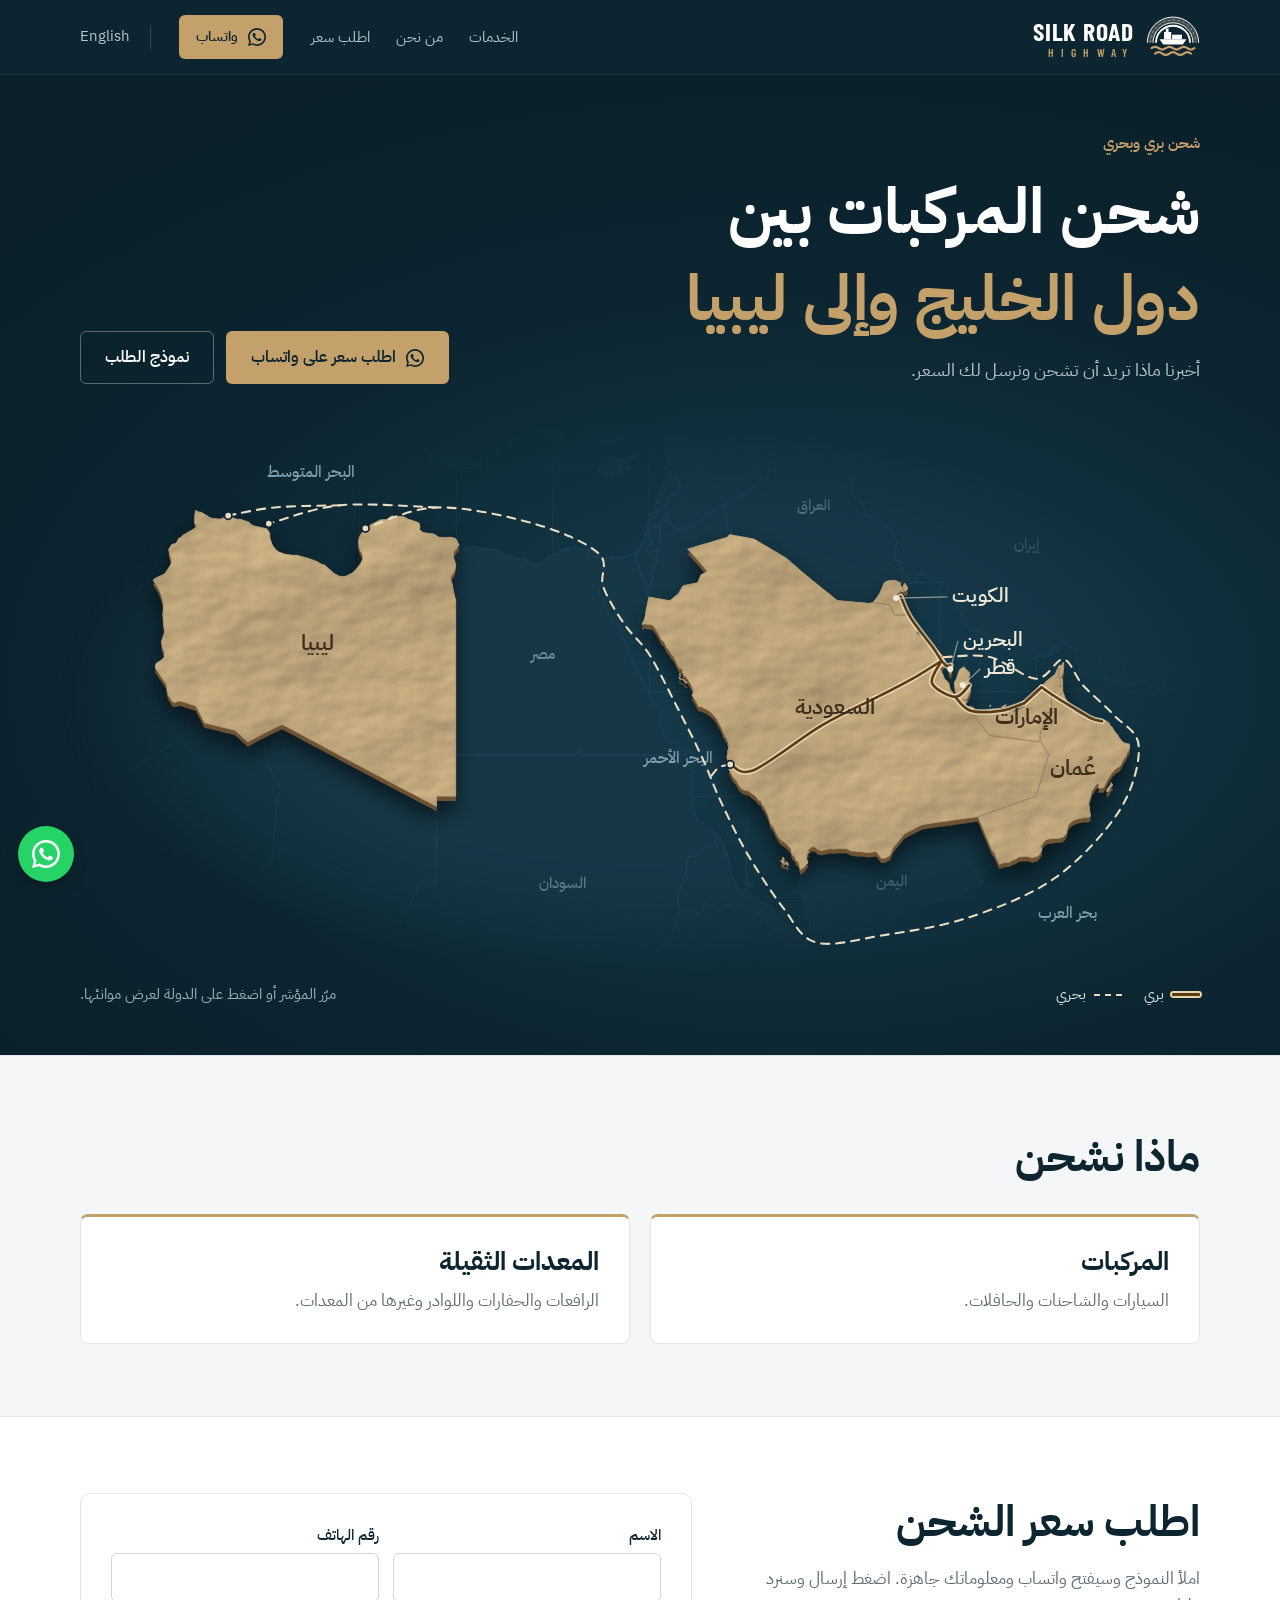
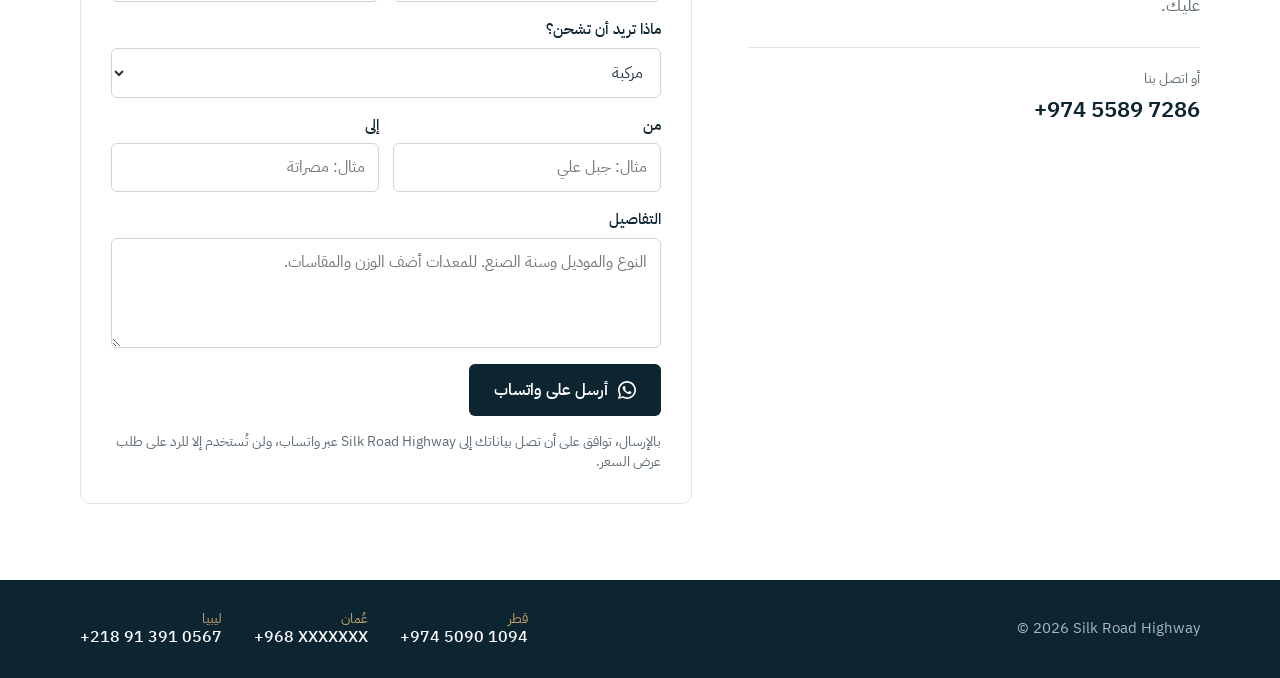
==== ar/index.html @ 8eb12e4c "Footer: Qatar and Libya contact numbers Co-Authored-By: Claude Opus 5.5 <noreply@anthropic.com> Clau" ====
<!doctype html>
<html lang="ar" dir="rtl">
<head>
<meta charset="utf-8">
<meta name="viewport" content="width=device-width, initial-scale=1, viewport-fit=cover">
<script>if(!('onpagereveal' in window))document.documentElement.classList.add('no-vt')</script>
<title>Silk Road Highway | شحن المركبات</title>
<meta name="description" content="شحن المركبات والمعدات الثقيلة بين دول الخليج وإلى ليبيا.">
<meta name="theme-color" content="#ffffff">
<meta property="og:title" content="Silk Road Highway | شحن المركبات">
<meta property="og:description" content="شحن المركبات والمعدات الثقيلة بين دول الخليج وإلى ليبيا.">
<link rel="icon" href="/assets/favicon.svg" type="image/svg+xml">
<link rel="preconnect" href="https://fonts.googleapis.com">
<link rel="preconnect" href="https://fonts.gstatic.com" crossorigin>
<link href="https://fonts.googleapis.com/css2?family=Barlow+Condensed:wght@500;600;700&family=IBM+Plex+Sans:wght@400;500;600&family=IBM+Plex+Sans+Arabic:wght@400;500;600;700&display=swap" rel="stylesheet">
<link rel="stylesheet" href="/assets/style.css">
<script type="speculationrules">{"prerender":[{"where":{"href_matches":"/*"},"eagerness":"moderate"}]}</script>
<link rel="prefetch" href="/">
</head>
<body>
<a class="skip" href="#main">تخطَّ إلى المحتوى</a>
<header><div class="wrap nav">
  <a class="brand" href="/ar" aria-label="Silk Road Highway"><svg viewBox="0 0 60 48" aria-hidden="true" overflow="visible"><path d="M4.5 31 A25.5 25.5 0 0 1 55.5 31" fill="none" stroke="#3b4c55" stroke-width="7"/><path d="M1.3 31 A28.7 28.7 0 0 1 58.7 31" fill="none" stroke="#ffffff" stroke-width="1"/><path d="M7.7 31 A22.3 22.3 0 0 1 52.3 31" fill="none" stroke="#ffffff" stroke-width="1"/><path d="M4.5 31 A25.5 25.5 0 0 1 55.5 31" fill="none" stroke="#c4a06a" stroke-width="1" stroke-dasharray="3 2.6"/><path d="M11 31 A19 19 0 0 1 49 31" fill="none" stroke="#ffffff" stroke-width="2"/><path d="M15 27h30l-4 6H19z" fill="#ffffff"/><rect x="20" y="19" width="8" height="8" fill="#ffffff"/><rect x="22" y="15" width="3" height="4" fill="#ffffff"/><rect x="29" y="22" width="11" height="5" fill="#ffffff"/><path d="M6 37q4-3 8 0t8 0 8 0 8 0 8 0 8 0" fill="none" stroke="#c4a06a" stroke-width="2.4" stroke-linecap="round"/><path d="M10 43q4-3 8 0t8 0 8 0 8 0 8 0" fill="none" stroke="#c4a06a" stroke-width="2.4" stroke-linecap="round"/></svg><span class="words"><b>SILK ROAD</b><span>HIGHWAY</span></span></a>
  <ul>
    <li><a href="#services">الخدمات</a></li>
    <li><a href="/ar/about">من نحن</a></li>
    <li><a href="#quote">اطلب سعر</a></li>
  </ul>
  <a class="btn btn-primary" href="https://wa.me/97455897286?text=%D9%85%D8%B1%D8%AD%D8%A8%D8%A7%D9%8B%20Silk%20Road%20Highway%D8%8C%20%D8%A3%D8%B1%D9%8A%D8%AF%20%D8%B9%D8%B1%D8%B6%20%D8%B3%D8%B9%D8%B1%20%D8%B4%D8%AD%D9%86." target="_blank" rel="noopener"><svg viewBox="0 0 24 24" aria-hidden="true"><path d="M17.5 14.4c-.3-.1-1.8-.9-2-1s-.5-.1-.7.1-.8 1-.9 1.2-.3.2-.6.1-1.2-.5-2.3-1.4c-.9-.8-1.4-1.7-1.6-2s0-.5.1-.6l.4-.5.3-.5c.1-.2 0-.4 0-.5s-.7-1.6-.9-2.2c-.2-.6-.5-.5-.7-.5h-.6c-.2 0-.5.1-.8.4s-1 1-1 2.4 1 2.8 1.2 3 2 3.1 4.9 4.3c.7.3 1.2.5 1.6.6.7.2 1.3.2 1.8.1.6-.1 1.8-.7 2-1.4s.2-1.3.2-1.4-.3-.2-.6-.3zM12 21.8c-1.8 0-3.5-.5-5-1.4l-.4-.2-3.7 1 1-3.6-.2-.4C2.7 15.6 2.2 13.8 2.2 12 2.2 6.6 6.6 2.2 12 2.2S21.8 6.6 21.8 12 17.4 21.8 12 21.8zM12 0C5.4 0 0 5.4 0 12c0 2.1.6 4.2 1.6 6L0 24l6.2-1.6c1.8 1 3.8 1.5 5.8 1.5 6.6 0 12-5.4 12-12S18.6 0 12 0z"/></svg>واتساب</a>
  <a class="lang" href="/" lang="en">English</a>
</div></header>

<main id="main">
<section class="hero" id="routes"><div class="wrap">
  <div class="hero-top">
    <div>
      <span class="eyebrow">شحن بري وبحري</span>
      <h1>شحن المركبات بين <em>دول الخليج وإلى ليبيا</em></h1>
      <p>أخبرنا ماذا تريد أن تشحن ونرسل لك السعر.</p>
    </div>
    <div class="actions">
      <a class="btn btn-primary" href="https://wa.me/97455897286?text=%D9%85%D8%B1%D8%AD%D8%A8%D8%A7%D9%8B%20Silk%20Road%20Highway%D8%8C%20%D8%A3%D8%B1%D9%8A%D8%AF%20%D8%B9%D8%B1%D8%B6%20%D8%B3%D8%B9%D8%B1%20%D8%B4%D8%AD%D9%86." target="_blank" rel="noopener"><svg viewBox="0 0 24 24" aria-hidden="true"><path d="M17.5 14.4c-.3-.1-1.8-.9-2-1s-.5-.1-.7.1-.8 1-.9 1.2-.3.2-.6.1-1.2-.5-2.3-1.4c-.9-.8-1.4-1.7-1.6-2s0-.5.1-.6l.4-.5.3-.5c.1-.2 0-.4 0-.5s-.7-1.6-.9-2.2c-.2-.6-.5-.5-.7-.5h-.6c-.2 0-.5.1-.8.4s-1 1-1 2.4 1 2.8 1.2 3 2 3.1 4.9 4.3c.7.3 1.2.5 1.6.6.7.2 1.3.2 1.8.1.6-.1 1.8-.7 2-1.4s.2-1.3.2-1.4-.3-.2-.6-.3zM12 21.8c-1.8 0-3.5-.5-5-1.4l-.4-.2-3.7 1 1-3.6-.2-.4C2.7 15.6 2.2 13.8 2.2 12 2.2 6.6 6.6 2.2 12 2.2S21.8 6.6 21.8 12 17.4 21.8 12 21.8zM12 0C5.4 0 0 5.4 0 12c0 2.1.6 4.2 1.6 6L0 24l6.2-1.6c1.8 1 3.8 1.5 5.8 1.5 6.6 0 12-5.4 12-12S18.6 0 12 0z"/></svg>اطلب سعر على واتساب</a>
      <a class="btn btn-outline" href="#quote">نموذج الطلب</a>
    </div>
  </div>
  <div class="map"><div class="map-inner">
    <svg viewBox="0 0 1000 480" direction="ltr" role="img" aria-label="خريطة الدول التي نشحن إليها: دول الخليج الست وليبيا">
<defs>
  <radialGradient id="seaGrad" cx="62%" cy="38%" r="80%"><stop offset="0" stop-color="#173f50"/><stop offset="1" stop-color="#0a1f29"/></radialGradient>
  <filter id="relief" filterUnits="userSpaceOnUse" x="0" y="0" width="1000" height="480" color-interpolation-filters="sRGB">
    <feTurbulence type="fractalNoise" baseFrequency="0.0055 0.0085" numOctaves="5" seed="23" result="noise"/>
    <feDiffuseLighting in="noise" surfaceScale="4" diffuseConstant="1.2" lighting-color="#fff6e6" result="light">
      <feDistantLight azimuth="225" elevation="42"/>
    </feDiffuseLighting>
    <feComposite in="light" in2="SourceGraphic" operator="in" result="lit"/>
    <feBlend in="lit" in2="SourceGraphic" mode="multiply"/>
  </filter>
  <filter id="lift" filterUnits="userSpaceOnUse" x="0" y="0" width="1000" height="480">
    <feDropShadow dx="0" dy="9" stdDeviation="9" flood-color="#000" flood-opacity=".55"/>
  </filter>
  <radialGradient id="fadeGrad" cx="50%" cy="50%" r="50%"><stop offset=".6" stop-color="#fff"/><stop offset="1" stop-color="#000"/></radialGradient>
  <mask id="fade" maskUnits="userSpaceOnUse" x="0" y="0" width="1000" height="480"><rect width="1000" height="480" fill="url(#fadeGrad)"/></mask>
</defs>
<g mask="url(#fade)">
<path class="grat" d="M8.3,480L8.3,279.6L8.3,0M91.7,480L91.7,279.6L91.7,0M175,480L175,279.6L175,0M258.3,480L258.3,279.6L258.3,0M341.7,480L341.7,279.6L341.7,0M425,480L425,279.6L425,0M508.3,480L508.3,279.6L508.3,0M591.7,480L591.7,279.6L591.7,0M675,480L675,279.6L675,0M758.3,480L758.3,279.6L758.3,0M841.7,480L841.7,279.6L841.7,0M925,480L925,279.6L925,0M0,411.7L8.3,411.7L50,411.7L91.7,411.7L133.3,411.7L175,411.7L216.7,411.7L258.3,411.7L300,411.7L341.7,411.7L383.3,411.7L425,411.7L466.7,411.7L508.3,411.7L550,411.7L591.7,411.7L633.3,411.7L675,411.7L716.7,411.7L758.3,411.7L800,411.7L841.7,411.7L883.3,411.7L925,411.7L966.7,411.7L1000,411.7M0,324.3L8.3,324.3L50,324.3L91.7,324.3L133.3,324.3L175,324.3L216.7,324.3L258.3,324.3L300,324.3L341.7,324.3L383.3,324.3L425,324.3L466.7,324.3L508.3,324.3L550,324.3L591.7,324.3L633.3,324.3L675,324.3L716.7,324.3L758.3,324.3L800,324.3L841.7,324.3L883.3,324.3L925,324.3L966.7,324.3L1000,324.3M0,234.1L8.3,234.1L50,234.1L91.7,234.1L133.3,234.1L175,234.1L216.7,234.1L258.3,234.1L300,234.1L341.7,234.1L383.3,234.1L425,234.1L466.7,234.1L508.3,234.1L550,234.1L591.7,234.1L633.3,234.1L675,234.1L716.7,234.1L758.3,234.1L800,234.1L841.7,234.1L883.3,234.1L925,234.1L966.7,234.1L1000,234.1M0,140.1L8.3,140.1L50,140.1L91.7,140.1L133.3,140.1L175,140.1L216.7,140.1L258.3,140.1L300,140.1L341.7,140.1L383.3,140.1L425,140.1L466.7,140.1L508.3,140.1L550,140.1L591.7,140.1L633.3,140.1L675,140.1L716.7,140.1L758.3,140.1L800,140.1L841.7,140.1L883.3,140.1L925,140.1L966.7,140.1L1000,140.1M0,41.2L8.3,41.2L50,41.2L91.7,41.2L133.3,41.2L175,41.2L216.7,41.2L258.3,41.2L300,41.2L341.7,41.2L383.3,41.2L425,41.2L466.7,41.2L508.3,41.2L550,41.2L591.7,41.2L633.3,41.2L675,41.2L716.7,41.2L758.3,41.2L800,41.2L841.7,41.2L883.3,41.2L925,41.2L966.7,41.2L1000,41.2"/>
<g class="other"><path d="M809.7,383.1L801.3,386.3L799.1,387.6L797.1,389.3L795.6,391.4L794.6,395.2L795.3,398.6L795.3,400.4L793.1,401.6L791.1,402.5L788.9,403.8L787.5,404.1L786.3,405.2L785.1,405.9L780.4,407.8L775.2,409.3L767.1,411.1L764,413L761.1,414.3L756.8,414.7L750.8,416.5L747.5,417.9L743.4,420.3L742.5,421.1L741.8,422.8L740.5,424.3L738,426.8L736.1,428.1L734.9,428.1L732.5,428.8L729.6,429L724.8,428.1L723.6,428.7L722.6,429.7L718.9,431.3L715.1,434.7L712.4,435.6L707.9,436.7L704.8,438.1L702.7,438.7L700.1,439L695.1,438.8L690.3,439.3L686,440.3L683.9,442.1L681.6,444.9L677.7,446.1L676.8,447.1L675.6,449.2L673.2,449.8L670.9,450.1L668.6,449.2L664.3,451.7L662.7,452.2L660.2,452.2L658.4,452.8L657.2,452.6L655.6,451.6L652.2,450.4L649.8,451.2L649.6,448.8L645.5,441.5L646.4,435.1L646.4,434.2L645.6,431.3L643.2,428.8L643.2,425.4L642.4,423.1L641.8,420.6L642,420L642,419.4L640.8,415.6L640.4,414.9L640.2,414.1L640.6,413.5L640.6,412.8L639.9,411.6L639.3,409.4L636,407.7L636.6,406.1L637.3,406.7L638.1,407.1L638.3,406.1L638.3,405.3L636.9,400.4L639,393.9L638.3,388L641.4,385.6L642.2,384.9L642.7,384.2L643.4,382.9L644.4,382.5L644.8,381L644.7,380.3L644.1,379.7L643.6,378L643.8,376L644,375.1L644.3,373.5L645.3,372.9L645.6,372.4L644.8,371.4L644.9,370.8L646.7,369.1L647.4,368.6L648.6,368L649.6,368L650.7,368.3L651.6,368.8L652.5,369.7L653.6,370.7L655.1,371L656.1,370.9L657,371.4L657.6,371.1L658.5,370.6L659.7,370.7L660.9,370.1L664.2,369.8L667.4,370L670.8,369.5L674.1,369.5L677.4,369.6L678.2,369.7L678.9,370L681.8,371.5L683.9,371.8L688.2,372.2L692.9,372.6L696.8,373L700.2,372.7L703.1,372.3L703.8,372.4L704.6,373.3L706.4,375.7L707.9,377.9L710.7,378L712.5,377.1L714.5,376L715.7,375.1L717.1,371.5L718,369.2L720,366.6L721.8,364.4L724.1,361.5L725.4,360L727.9,356.8L730.2,355.6L734.9,353.2L739.4,350.9L742.4,349.4L744.9,348.7L749.1,348L754.1,347.3L759,346.6L764.3,345.9L770.1,345.1L774.2,344.5L779.3,343.8L783.6,343.2L787.4,342.6L791.3,342.1L792,343.8L792.8,345.6L793.5,347.3L794.3,349.1L795,350.9L795.7,352.6L796.5,354.4L797.2,356.1L797.9,357.9L798.7,359.6L799.4,361.4L800.1,363.1L800.9,364.9L801.6,366.6L802.4,368.3L803.1,370.1L803.8,371.8L805,372.3L805.7,374L806.7,376.3L807.8,378.6L808.8,380.9ZM634.8,406.5L634.3,406.9L634.2,406.2L634.5,404.7L635,404.3L635.4,405.4L635.2,406ZM637.6,434L636.5,434.5L637.2,433.2L638,432.9L638.3,433ZM638.1,429.4L637.9,429.8L637.6,429.7L636.6,428.8L637.7,427.8L638.3,428.7ZM821.1,452.3L822.1,452.5L823.7,451.9L828.1,451.8L833.5,453.7L832.5,454.2L831.9,454.9L829.5,455.5L827.1,457L820.3,457.7L818.3,457.3L816.6,455.9L813.6,454.1L814.8,452.9L815.1,452.3L815.5,451.8L817.2,450.9L819,451.1Z"/><path d="M1000,13.9L997.7,16.1L994.7,17.7L993.2,18.4L992.5,19.3L992.4,20.2L991.8,20.5L990.6,20.3L989.4,20.5L986.6,21.4L983.6,22.5L980,23.7L978,23.7L977.1,23.9L976.8,24.5L977.1,25.5L977.5,26.3L977.8,27.3L977,28.2L976.4,29.6L975.9,32.1L974.7,32.8L972.6,34.1L970.4,35.7L969.8,36L968.5,36.5L967.2,36.3L966,36.1L964.8,36.5L963.5,37.7L962.9,37.3L962.6,36.1L961.9,35.3L959.8,33.4L958.1,32.2L957.3,32.1L955.7,32.4L953.7,32.7L952,32.4L950.7,31.9L948.7,30.1L948,29.1L947.4,28.4L946.1,28.5L945.6,27.7L945.6,26.8L946,25.6L945.9,23.4L945.1,21.9L944.2,21.2L944.3,20.7L944.7,19.7L945.2,18.7L945.2,16.8L944.6,14.7L944.3,11.8L944.5,8.9L943.7,7.4L936.8,7.4L930.7,7.6L930.3,7.2L928,3.5L926,0.8L925.2,0L1000,0Z"/><path d="M663.5,0L663,0.5L662.4,0.4L662.2,0L663.5,0ZM598.8,0L591.9,3.6L586.4,5.5L583.4,6.2L581,6.6L576.8,6.7L573.5,6.4L571.1,6.4L569.8,5.9L568,4.4L565.7,2.9L564.8,2.5L563.4,2.2L561.5,2.1L556.8,4.3L555.3,4.9L553.7,5.4L550.4,6.7L548.9,7.4L547.1,7.4L544.8,7.2L542.8,7.2L541.4,6.2L540.7,5L537.9,4.3L536,4.1L535.5,4.6L534.9,6.2L534.1,10.3L534,11.3L535.7,15.3L535.6,15.9L534.4,16.1L533,16.2L532,16.5L531.3,17.2L530.8,20.7L529.2,21.3L528.3,22L527.6,24.2L527.1,24.2L524.4,22.6L523.2,22.4L524.3,20.8L523.1,17.4L521.9,14.4L523.1,12.3L525.5,9.9L528.2,7.1L528.2,5.4L528,4L527.3,3.1L525.8,1.9L523.4,3.2L521.7,4.6L520.6,4.9L519.3,5.7L518.7,7.2L517.3,8.4L514.9,8.8L511.3,7.6L507.4,5.7L505.2,4.2L503.4,3.8L501.7,4.5L496.7,8.2L492,13.7L490.9,14.6L486.6,17L483.7,17.8L482.4,17.6L476.7,18.6L473.8,18.8L471.6,20L467.3,18.7L464.6,16.9L463.1,15.2L460.5,11.4L458.7,9.7L454.7,8.1L447.5,4.2L445.7,3.7L440.9,3.1L435.8,2.8L434.7,4.2L434.3,9.9L433.4,11.4L433.1,14.3L432.5,15.2L431.4,15.7L429.9,14.8L428.9,14.4L426.4,15.6L421.5,17.3L419.8,17.5L414.2,15.4L412.1,14L410.7,12.5L410.3,10L409.4,8.5L409.3,7.5L409,6.4L407.9,5.9L406.6,6.8L405.3,6.8L403.7,6.2L399.8,4.1L396.8,3.9L395,6.5L393.5,7.4L392,7.6L391.9,6.9L393.1,5.2L388.4,5.5L386,6.8L384,6.6L382.6,6L382.8,5.3L384.3,5L385.5,4.4L390.6,4L391.8,3.5L393,1.7L395.4,0.1L395.5,0L598.8,0ZM380.5,0L380.2,0.4L379.4,0.5L379.3,0L380.5,0Z"/><path d="M95.3,0L97.2,2.8L96.6,4.6L98.6,5.6L100.3,4.3L101.2,2.5L104.4,1.4L106.1,0L109.5,0L109.5,0L109.6,0.7L110.4,2.6L109.3,3.3L107.8,5.4L105,10.5L102.4,12.1L100.4,14.1L99.8,15.5L99.6,17.1L100.1,20.1L101.5,23.1L103.2,24.9L104.7,25.4L108.4,28.3L108.3,29.9L108.9,32L109.1,34.4L110.3,36.3L107.6,40.5L106.1,43.6L103.2,47.7L100.6,50.4L95,54.5L93.6,55.8L92.7,57.2L92.3,58.6L92.5,60.3L94.3,64.5L96.8,66.9L99.2,68.2L103.5,67.7L103.4,69.3L103.7,71.2L105.5,71.1L106.7,70.8L107.6,68.9L109.8,70.2L110.9,74L112.7,75.3L112.8,75.7L112.2,76L111.7,76.5L112.2,76.8L114,77.3L115,77L116.7,77.8L116.7,77.8L116.7,78.3L116.1,82.1L116,83.4L115.9,85.8L115.9,88.5L117.2,90.8L117.3,91.9L116.7,93L114.3,94.4L111.2,96.1L108.4,97.8L105.5,99.6L104.6,100.8L103.1,101.6L101.8,102.6L101.6,103.4L100.7,105.1L99.6,106.4L96.8,107L96.3,107.4L95,109.3L94.4,110.1L93.6,111.7L94.5,115.9L95.7,120.1L96,121.9L95.9,123.3L95.3,124.9L93.8,127.2L92.7,128.9L90.6,131.9L89.9,132.6L88.5,133.5L85.7,134.6L83.7,135.6L82.7,131.1L81.8,127.2L81,124L79.8,118.3L78.8,113.4L77.7,108.6L76.7,104.2L75.8,99.8L75.3,99.1L72.4,97L69.7,95.1L66.9,92.9L63.9,90.5L63.4,87.4L61.8,82.9L60.2,80.3L59.6,79.7L56.3,78L54.4,76.8L53.9,76.1L53.5,74.2L52.1,70.5L50.6,67.1L50,64.8L50,61.9L50.3,59.8L50.9,58.9L54.2,56.3L55.7,53.2L57.5,52L59.1,51.1L60.4,50L61.5,48.4L62.4,46.6L62.6,44.7L63,41.6L63.5,39.5L64.9,37.1L64.4,35.1L63.6,33L63.8,29.3L63.6,27.8L63,26.5L62.4,24.8L62.4,23.4L63,19.7L63.5,16.8L64.2,13.1L63.9,12.1L63.4,11.3L61.8,10.5L61.8,10L62.2,9.5L64.5,7.7L65.7,5L66.8,4.4L68.4,3.5L68.3,2.4L68,1.3L72,0L72.1,0L95.3,0ZM113,46.2L110.4,47.7L110.9,46.4L112.6,44.9L113,45.2ZM107.6,67L107.2,67.1L106.4,67.7L105.9,67.7L104.7,67.1L104.3,67.1L103.7,66.7L103.9,64.3L104.1,63.7L107,63.6L108.6,65L108.9,65.3L108.9,65.7L108.2,66.5Z"/><path d="M629.7,0L629,0.8L626.4,3.6L624.6,5.4L621.5,8.4L619.2,9L615.3,10.1L614.3,11.2L613.2,12.8L612.7,15.1L612.5,16.5L612.4,19.2L613.4,22L614.2,24.7L614.3,26.4L614.3,28.1L613.4,30L612.5,32.5L611.9,35.3L611.7,40.6L611.7,45.2L611.6,45.9L610,49.1L608.1,52.8L607.2,53.6L603.2,54.7L598.7,57.4L593.7,60.5L589.2,63.2L584.4,66.1L579.5,69.1L575.9,71.2L571.2,74L566.9,76.7L562.6,79.4L559.2,81.5L554.3,84.8L551.3,86.7L546.9,89.5L543.2,92L538.7,94.9L533,94.1L531.2,93.5L529.7,92.2L528.6,91.4L526,90.7L524.3,88L523.2,87.1L521.4,86.7L521.7,85.8L522.6,84.1L523.5,82.4L523.1,81.4L522.9,80.7L522.8,79.7L523.4,78.7L523.1,77.6L522.6,76.4L522.3,75.9L522.3,74.8L522.5,74L522.8,72.8L523.6,72.1L523.8,71.4L524.4,70.8L525.4,70.2L525.6,69.7L525.5,69.5L524.6,69L524,68.1L524.5,66.8L524.8,66.4L525.3,65.8L526.5,64.8L527.5,64.7L528.3,64.7L529.7,64.7L530.8,64.9L531.1,64.7L531,64.4L529.7,63.6L529.7,62.9L530,62.3L530.9,61.2L532.1,60.4L532.6,60.3L533.9,58.7L534.8,57L533.4,52.7L532.6,52L531.3,51.4L530.5,51.3L530.4,51.1L531.5,50L532.2,49.1L531.4,48.1L530,47.7L529.4,48.7L527.5,48.7L524.6,48.7L523.3,44.2L523.1,42.3L523.2,40L524.1,36.6L523.7,35.1L523.6,34.1L523.4,32.6L521.1,29.5L522.3,23.8L523.2,22.4L523.2,22.4L524.4,22.6L527.1,24.2L527.6,24.2L528.3,22L529.2,21.3L530.8,20.7L531.3,17.2L532,16.5L533,16.2L534.4,16.1L535.6,15.9L535.7,15.3L534,11.3L534.1,10.3L534.9,6.2L535.5,4.6L536,4.1L537.9,4.3L540.7,5L541.4,6.2L542.8,7.2L544.8,7.2L547.1,7.4L548.9,7.4L550.4,6.7L553.7,5.4L555.3,4.9L556.8,4.3L561.5,2.1L563.4,2.2L564.8,2.5L565.7,2.9L568,4.4L569.8,5.9L571.1,6.4L573.5,6.4L576.8,6.7L581,6.6L583.4,6.2L586.4,5.5L591.9,3.6L598.8,0L629.7,0Z"/><path d="M464.1,480L465.1,479.2L465.3,478.6L465.4,478.2L464.3,476L464,474.8L464,473L464.1,470.3L464.1,468.6L464.1,468.3L464,468.1L463.9,468L459.5,463L470.6,463L470.6,462.6L470.6,462.3L470.6,462.1L470.4,461.5L470.3,460.8L470.3,460.5L470.3,460.3L470.3,459.9L470.3,459.7L470.3,459.6L470.3,459.5L470.3,459.4L470.4,459.3L478.3,459.4L478.2,460.8L477.3,464.1L477.3,466.1L477,468.4L477,468.6L476.8,469L476.6,469.3L476.4,469.6L476.3,469.7L476.2,469.9L476.2,470.1L477.5,480L464.1,480Z"/><path d="M477.5,480L476.2,470.1L476.2,469.9L476.3,469.7L476.4,469.6L476.6,469.3L476.8,469L477,468.6L477,468.4L477.3,466.1L477.3,464.1L478.2,460.8L478.3,459.4L470.4,459.3L470.3,459.4L470.3,459.5L470.3,459.6L470.3,459.7L470.3,459.9L470.3,460.3L470.3,460.5L470.3,460.8L470.4,461.5L470.6,462.1L470.6,462.3L470.6,462.6L470.6,463L459.5,463L463.9,468L464,468.1L464.1,468.3L464.1,468.6L464.1,470.3L464,473L464,474.8L464.3,476L465.4,478.2L465.3,478.6L465.1,479.2L464.1,480L306.5,480L306.5,480L306.6,479.6L307.3,476.9L307.4,475.6L307.1,474.3L305.8,473.3L304.7,473.2L304.2,472.7L303.3,471.9L302.4,471.4L301.5,470.3L300.9,468.8L301.4,463.3L301.1,462.6L299.9,462.4L299.6,462L299.6,460.9L298.9,457.8L298.2,455.2L298.6,453.8L297.5,451.9L295.5,451L293.7,451.3L291.7,451.7L290.5,451.6L289.7,451.2L289.1,450.5L288.8,449.7L289.1,448.4L290.1,446L291.5,444.1L294.3,442.4L295.1,441.5L295.5,440.4L295.5,439.2L295.4,438L295.1,436.9L294.2,435.3L293.4,433.6L293.4,432.4L293.8,431.5L294.6,430.5L296,429.3L296.4,429.1L297.3,428.4L298.1,428L300.2,426.7L300.6,426.2L300.5,425.4L300,424.8L299.1,424L299,423.1L298.8,421.4L298.4,420.2L298.1,419.5L298.6,418.9L299.4,418L300.5,417.5L302.2,417.1L302.9,416.5L303,415.4L303,414.3L303.6,413.5L304.4,411.7L305,410.9L306.1,410L307.2,408.9L307.7,407.6L307.8,406.3L307.2,402.5L308.5,400.9L310.1,399.6L312.4,399.7L316,399.4L318.4,398.8L320.1,398.8L324.1,399.6L324.4,399.4L324.5,399.2L324.7,398.2L324.7,395.7L324.7,387.9L324.7,380.2L324.7,372.4L324.7,364.6L324.7,356.8L324.7,348.9L324.7,341.1L324.7,333.2L324.7,331L324.7,328.8L324.7,326.6L324.7,324.4L328.8,324.4L332.9,324.4L337,324.4L341.1,324.4L341.2,324.3L341.2,324.3L341.3,324.3L341.3,324.3L341.3,315.4L341.3,306.5L341.3,297.6L341.3,288.7L347.7,288.7L354.1,288.7L360.5,288.7L366.8,288.7L373.2,288.7L379.5,288.7L385.9,288.7L392.3,288.7L398.6,288.7L405,288.7L411.4,288.7L417.8,288.7L424.1,288.7L430.5,288.7L436.8,288.7L443.2,288.7L445.2,288.7L446,288.5L447.6,285.2L448.4,285L449.4,285.1L449.8,285.9L449.4,287.1L448.9,288.7L452,288.7L457.5,288.7L462.9,288.7L468.5,288.7L473.9,288.7L479.4,288.7L484.8,288.7L490.3,288.7L495.8,288.7L501.2,288.7L506.7,288.7L512.2,288.7L517.7,288.7L523.1,288.7L528.6,288.7L534,288.7L539.5,288.6L539.7,292.8L540.5,296L543,300.7L545.2,303.2L546,304.6L546,305.2L546,305.8L545.3,305.1L544.2,304.7L544,306.8L544.3,308.4L544.5,311.3L545.4,314.4L544.8,317.3L544.9,322.2L546,328L545.8,331.7L547.7,340.4L549.5,345.1L550.5,346.3L551.7,346.9L553.8,347.4L557,349.8L559.6,352.4L560.5,353.7L561.7,355.2L562.5,354.9L563.1,354.5L563.9,355.7L567.9,358.3L568.5,359.5L567,360.6L565.4,362.6L564.9,363.4L564.8,363.9L564.6,364.5L564.1,365.1L563.1,365.9L562.8,366.3L562.5,366.8L562,367.2L561.3,367.2L560.8,367.5L560,367.8L558.8,367.6L557.5,368L557,368.4L556.1,368.8L555,368.9L554.7,369L553.8,369.7L552.6,370.6L551.3,371.2L550.8,371.4L550.2,372L549.2,375.1L548.5,376L547.4,376L545.8,376L544.5,376.3L542.7,376L541.8,376L541.6,376.7L541.2,379.4L541.3,380.5L540.6,381.9L539.8,383.6L540.1,386.4L540.2,389.3L538.8,393.6L538.5,394.5L537.1,397.9L536.3,399.1L534.5,405.5L533.7,407.4L532.1,409.4L532.5,412.7L532.8,416.3L533.2,419.6L533.7,424.5L532.4,429.1L532.5,431.6L531.5,435.3L530.8,437.1L530.1,438.1L529.5,439.1L528.5,441.4L527.7,444.5L527.3,447.6L527.3,449.4L527.1,450.2L526.8,450.7L524.8,451.1L522,451.4L520.5,451.9L519.5,452.5L518.3,454L515.9,458L514.5,460.5L512.6,463.9L510.2,466.3L509.7,467.4L509.3,469.6L508.5,473L507.7,475.5L507.8,477.4L507.3,480L477.5,480Z"/><path d="M740.6,480L740.6,475.8L742.7,475.6L748.1,474.3L752.4,472.5L760.2,471.2L766.1,467.8L767.1,466.2L768.9,464.1L771.5,463.4L778.2,465.8L779.3,466L778.8,467.5L778.7,469L777.3,471.6L776.4,474.5L777,478.9L777.1,480L740.6,480Z"/><path d="M640.5,480L642.5,476.8L644.3,473.9L645.8,471.7L649,474.3L652.2,479.6L652.6,480L640.5,480ZM709.9,480L712.2,478.4L715.1,477.2L716.3,477.2L720.2,478.2L725.3,477.8L732.3,475.2L734.6,474.7L736.2,474.7L740.1,475.8L740.6,475.8L740.6,475.8L740.6,480L709.9,480Z"/><path d="M1000,229.5L994.2,227.9L993.8,227.2L992.7,226.6L991.5,227.6L990.6,227.8L987,227L984.3,227.6L983.3,228.6L983.2,230.2L979.8,229.9L977.9,229.4L975.3,229.9L969.4,229.2L967.9,229.4L965.7,230.4L964.8,231.3L963.6,231.6L962.5,230.4L961.7,229.9L960.9,230.2L959.8,231.2L956.8,231.7L954,231.5L951.1,230.6L951.5,230.3L951.9,228.8L952.4,223.3L952.8,221.3L952.7,220.2L952.8,219.9L954,218.9L954.2,218.5L954.7,215.7L955.2,212.5L955.7,211.4L956.1,211.1L959.8,209.7L960.5,208.8L962.3,209L962.5,208.8L962.7,207.7L963.5,206.5L964.8,205.5L965.7,205.2L968.9,204.5L970.8,203.7L971.4,203.6L976.5,203.8L977.6,203.5L977.8,203.2L978.1,200L979,199.5L979.2,199.2L978.9,197L979.1,195.5L980.1,194.7L980,194.1L979.3,193.1L978.3,192.4L977.8,192.2L973.6,192.9L971.9,192.7L971,192.3L970.9,192L971,191.3L971.1,190.3L971.7,188.6L971.9,187.7L971.4,181.9L970.7,178.1L971,174.4L971,173.6L970.8,173.4L970.3,173.4L967.7,173.7L965.6,171.3L964.2,170.3L960.5,169.1L958.9,168.9L956.5,167.9L954.3,165.6L952.1,163.2L951.2,161.7L950.1,159.1L947.3,154.2L947.3,152.9L947,152.1L944.2,148.9L942.2,146.5L939,142.8L945.4,144.9L950.4,146.5L958.4,149.1L964.5,151.1L966.3,151.4L984.5,149.7L991.2,151L993.3,151.8L993.6,151.3L994.5,150.4L996.1,149.5L998.2,148.8L1000,148.5L1000,229.5Z"/><path d="M0,434.5L1,434.1L2.7,433.5L5.4,433L7.1,433.2L10,433.3L12.4,433.1L14.4,431.7L15.3,431.3L16.5,431.1L22.3,433L28.1,434.7L29.1,434.5L30,434.8L31.4,435.7L33.6,437.7L34.8,439.1L35.4,439.8L38.4,444.2L39.5,445.3L40.6,445.9L41.7,446.1L42.6,446.1L43.4,445.6L44.6,444.6L46.2,444.1L47.6,444.2L54.8,440.3L55.5,440.2L57.6,440.5L59.9,441.1L65.9,445.1L70.8,447.6L74.3,448.5L78.3,449.1L85.3,449.3L90.5,443.8L92.4,442.5L94.8,441.4L95.5,441.3L99.6,440.4L107.7,439.7L115.2,440L116.7,440.2L119.9,441L124.8,442.8L127,444.5L130.3,444.8L132.7,444.5L133.5,442.7L135.9,440.5L137.7,439.6L139.5,438.4L142.5,436.9L144.9,436.3L147.1,434.6L148.8,434.1L151.8,434L151.8,434L154.4,437.7L157.2,441.6L159.4,444.7L161,452.7L161.2,454.2L161.3,454.9L161.4,455.5L161.6,456.6L162.9,457.1L165.3,457.3L167,458.1L168,459.4L168.1,459.6L168.6,460.6L168.8,461.3L168.6,463.4L168.3,466L167.7,467.8L168,470.1L167.9,471.1L167.7,471.8L166.6,472.6L165.2,473.3L161.7,475.6L160.7,475.9L159.3,476L158,476.6L156.5,477.8L154.9,480L0,480Z"/><path d="M0,338.5L2.9,338L8.4,336.8L14.3,335.7L20.8,334.3L22.3,333.5L27.2,329.1L29.4,327L33.8,323L37.2,319.9L41.5,316L46.1,312L49.7,308.8L55.4,305.2L64.1,299.7L72.7,294.2L81.3,288.8L89.9,283.3L98.6,277.8L107.2,272.2L115.8,266.7L124.5,261.2L133.2,263.3L141.4,265.3L149.7,267.3L151.7,268.4L156,272.3L161.7,277.4L161.9,277.4L162.2,277.4L167.6,274.5L174.6,270.6L176.5,281.1L177.9,290L178,295.7L178.1,297.1L178.6,298.1L179.9,299.2L185.1,307.3L184,308.8L184.8,311.3L186.2,312.3L190.5,317.2L191.1,318.1L190.8,318.9L187.8,324.6L187.2,326L186.6,333.2L186.2,338.4L185.6,345.3L185,353.7L184.4,360.7L183.6,369.9L182.9,378.6L178.5,383.4L170.8,391.9L164.5,398.8L161.3,403.4L155.1,412.3L152.4,418.1L150.2,421.1L149.1,422.4L150.1,426.6L151.8,434L151.8,434L148.8,434.1L147.1,434.6L144.9,436.3L142.5,436.9L139.5,438.4L137.7,439.6L135.9,440.5L133.5,442.7L132.7,444.5L130.3,444.8L127,444.5L124.8,442.8L119.9,441L116.7,440.2L115.2,440L107.7,439.7L99.6,440.4L95.5,441.3L94.8,441.4L92.4,442.5L90.5,443.8L85.3,449.3L78.3,449.1L74.3,448.5L70.8,447.6L65.9,445.1L59.9,441.1L57.6,440.5L55.5,440.2L54.8,440.3L47.6,444.2L46.2,444.1L44.6,444.6L43.4,445.6L42.6,446.1L41.7,446.1L40.6,445.9L39.5,445.3L38.4,444.2L35.4,439.8L34.8,439.1L33.6,437.7L31.4,435.7L30,434.8L29.1,434.5L28.1,434.7L22.3,433L16.5,431.1L15.3,431.3L14.4,431.7L12.4,433.1L10,433.3L7.1,433.2L5.4,433L2.7,433.5L1,434.1L0,434.5L0,338.5Z"/><path d="M167.8,23.8L167.2,24.4L165.6,24.4L164.2,23.4L164.2,21.2L165.8,21.6L167.3,23.1ZM163.5,20.2L162.6,20.5L161.6,19.9L161.3,19.5L162.7,19.2L163.4,19.4L163.7,20Z"/><path d="M524.6,48.7L527.5,48.7L529.4,48.7L530,47.7L531.4,48.1L532.2,49.1L531.5,50L530.4,51.1L530.5,51.3L531.3,51.4L532.6,52L533.4,52.7L534.8,57L533.9,58.7L532.6,60.3L532.1,60.4L530.9,61.2L530,62.3L529.7,62.9L529.7,63.6L531,64.4L531.1,64.7L530.8,64.9L529.7,64.7L528.3,64.7L527.5,64.7L526.5,64.8L525.3,65.8L524.8,66.4L524.5,66.8L524,68.1L524.6,69L525.5,69.5L525.6,69.7L525.4,70.2L524.4,70.8L523.8,71.4L523.6,72.1L522.8,72.8L522.3,73.1L521.4,74L520.6,74.8L518.8,76L518.4,76.6L518,76L517.2,76.4L516.6,79L515.2,79.9L513.5,79.8L512.1,79.6L510.2,79.8L510.9,78.2L511.7,76.3L512.5,73.6L513.9,71.4L516.9,63.8L518.6,60.8L519.2,56.4L521.7,52.6L523.7,51.5L524.6,50.4Z"/><path d="M521.4,86.7L523.2,87.1L524.3,88L526,90.7L528.6,91.4L529.7,92.2L531.2,93.5L533,94.1L538.7,94.9L543.2,92L546.9,89.5L551.3,86.7L554.3,84.8L559.2,81.5L562.6,79.4L566.9,76.7L571.2,74L572.4,78.4L573.6,82.7L574.8,87.2L576,91.5L574.7,91.9L575.7,95.2L577.4,94.6L579.1,94.3L579.9,96.4L577.4,98.7L575,101L574.4,101.3L571.2,102.2L564.6,104.2L560.2,105.5L554.6,107.1L549.9,108.5L545.3,109.9L541,111.1L543.4,113.8L547.2,117.9L549.6,120.6L552.6,124.1L555.2,127.2L558,130.4L556.1,131.5L552.8,133.4L552.5,133.7L552.2,134L550.9,137.3L549.8,139.9L549.5,140.2L545,141.1L540.5,142.1L537.6,142.6L536.7,143.3L534.9,146.5L533,149.8L529.7,152.4L526.1,155.4L525.3,155.6L522.7,155.1L518.3,154.4L514,153.6L511.1,153.1L507.5,152.5L508.1,150L507.9,148.6L508.7,144.2L509.2,142.1L509.5,140.5L510.7,137.4L510.5,136.3L510.8,132.7L510.7,132L511.2,129.9L512.3,127.1L513.3,124.6L513.7,123.5L514.7,121.1L515.7,118.2L515.1,116.6L515,116.2L515.4,114.4L515.9,111.4L516.1,109.7L516.6,107.6L517.7,105.8L517.2,101.5L517.2,99.2L517.9,96.5L517.5,93.4L517.8,89L517.9,88.5L518.3,88L518.5,87.7L520.6,86.8Z"/><path d="M125.9,5.1L125.1,5.3L124,4.6L123.9,3.6L124.1,3.3L125.4,3.7L125.8,4.7ZM179.6,0L178.1,1.4L177.4,2.2L176.9,3.4L176.7,4.5L176.9,5.5L176.9,6.5L175.1,6.4L173.1,5.7L171.3,6L168.6,4.8L167.6,4.7L166.7,4.2L164.4,0.6L163.8,0L179.6,0Z"/><path d="M522.8,72.8L522.5,74L522.3,74.8L522.3,75.9L522.6,76.4L523.1,77.6L523.4,78.7L522.8,79.7L522.9,80.7L523.1,81.4L523.5,82.4L522.6,84.1L521.7,85.8L521.4,86.7L520.6,86.8L518.5,87.7L518.3,88L517.9,88.5L517.8,89L517.5,93.4L516.4,93.3L515,92.3L514.8,91.5L514.4,91.2L513.4,91.1L511.5,90.6L509.4,92.1L508.5,94.5L508.3,95.6L507.6,98L507.9,99.5L508,101.3L508.2,102.9L508,103.8L507.6,104.3L507.7,104.6L508.1,104.8L509.2,104.4L510.5,104.8L511.7,105.6L511.7,106.1L510.9,106.4L508.9,107.6L507.5,109L507.2,110.3L506.2,113L506.3,113.5L506.8,113.9L510,113.6L512.9,112.5L515.1,111.3L515.9,111.4L515.4,114.4L515,116.2L515.1,116.6L515.7,118.2L514.7,121.1L513.7,123.5L513.3,124.6L512.3,127.1L511.2,129.9L510.7,132L510.8,132.7L510.5,136.3L510.7,137.4L509.5,140.5L509.2,142.1L508.7,144.2L507.9,148.6L506.7,150.1L506.1,148.4L504.9,143.7L503.9,140.4L502.7,136.4L500.5,131.5L500.3,130.3L499.8,128.6L498.3,124.1L497.1,120.8L495.8,116.7L497.5,115L497.5,113.7L500.4,110.5L500.4,110.2L499.6,109.3L499.7,109.2L503,103.2L505.1,97.3L507,89.1L508.4,84.9L509.6,82.1L510.2,79.8L512.1,79.6L513.5,79.8L515.2,79.9L516.6,79L517.2,76.4L518,76L518.4,76.6L518.8,76L520.6,74.8L521.4,74L522.3,73.1Z"/><path d="M499.6,109.3L500.4,110.2L500.4,110.5L497.5,113.7L497.5,115L495.8,116.7L495.2,115L495,114.4L498.1,111.3ZM517.5,93.4L517.9,96.5L517.2,99.2L517.2,101.5L517.7,105.8L516.6,107.6L516.1,109.7L515.9,111.4L515.1,111.3L512.9,112.5L510,113.6L506.8,113.9L506.3,113.5L506.2,113L507.2,110.3L507.5,109L508.9,107.6L510.9,106.4L511.7,106.1L511.7,105.6L510.5,104.8L509.2,104.4L508.1,104.8L507.7,104.6L507.6,104.3L508,103.8L508.2,102.9L508,101.3L507.9,99.5L507.6,98L508.3,95.6L508.5,94.5L509.4,92.1L511.5,90.6L513.4,91.1L514.4,91.2L514.8,91.5L515,92.3L516.4,93.3Z"/><path d="M662.2,0L662.4,0.4L663,0.5L663.5,0L672,0L672,0L673,4.2L673.8,4.9L674.7,5.5L675.3,6.3L675.6,7.1L675.5,8.4L675.5,9.9L675.9,11L676.4,11.8L676.9,12.3L677.6,12.3L678.5,12.5L679,13.4L680.9,19.6L681,20.4L681.8,20.7L683.1,20.6L684.3,21.2L685.8,22.2L687,24.1L687.9,24.4L690.7,24.1L694.5,24.4L696.2,25.4L696,26L694.7,26.7L692.3,27.4L691.6,28.8L691.2,30.5L691.2,31.5L691.8,32.5L693.5,34.7L693.6,35.4L693.9,36.5L694.2,37.2L693.9,38.6L692.4,39.6L690.3,40.6L686.3,45.3L686,46.3L686,49.1L685.6,49.9L684.3,49.8L683.3,49.7L683.3,50.7L682.7,51.9L682.3,53.1L683.8,55.7L684,57.1L683.8,58.4L682.4,60.6L681.6,62L681.8,62.3L682.9,62.9L686.3,67.7L687.3,69.4L688.7,68.9L689.3,69L689.7,69.3L689.9,69.8L689.9,70.5L689.6,71.6L691.4,72L692,73.1L694.1,76.9L694,78L693,79.7L693,80.9L693.2,81.9L693.5,82.3L696.6,82.4L698,82.8L701.1,84.7L704.8,87.6L707.8,90L710.4,92L713.1,91.8L713.9,92.2L714.5,92.8L715.3,94.5L716.9,98.2L718.2,99.5L720.2,102.4L722.1,105.2L720.9,109L719.7,112.9L719.7,118L719.7,120.7L722.3,120.8L725.2,120.9L725.2,124.2L725.2,127.4L725.3,131.1L726.1,131.3L727.5,132L728,133.2L728.8,133.9L729.6,134L730.5,134.6L731.4,135.6L731.7,136.4L731.4,137L731.6,138L732.2,139.4L733,140L734.1,140.8L732.6,141.3L730.9,140.9L727.4,139.3L726.2,139.2L724.7,139.9L724.7,140.4L720.9,138.6L719.6,138.2L719.1,138.2L716.9,138.2L713.9,138.5L712.1,139.3L710.8,140.1L710.3,140.8L710,141.2L709.1,143.5L707.9,146.4L706.8,149L704.5,152.6L703.2,154.3L700.5,157.4L697.6,158L690.8,157.4L683.3,156.7L675.8,156L670.3,155.5L669.8,155.4L664.4,150.9L660,147.4L654.6,143L649,138.5L643.4,133.9L639.3,130.5L634.4,126.2L629.8,122.3L626.3,119.2L621.6,116.4L618.1,114.3L612.9,111.2L608.7,108.7L605.1,106.6L599.7,103.3L597.8,102.4L592.1,101.3L586.7,100.4L581.1,99.4L577.4,98.7L579.9,96.4L579.1,94.3L577.4,94.6L575.7,95.2L574.7,91.9L576,91.5L574.8,87.2L573.6,82.7L572.4,78.4L571.2,74L575.9,71.2L579.5,69.1L584.4,66.1L589.2,63.2L593.7,60.5L598.7,57.4L603.2,54.7L607.2,53.6L608.1,52.8L610,49.1L611.6,45.9L611.7,45.2L611.7,40.6L611.9,35.3L612.5,32.5L613.4,30L614.3,28.1L614.3,26.4L614.2,24.7L613.4,22L612.4,19.2L612.5,16.5L612.7,15.1L613.2,12.8L614.3,11.2L615.3,10.1L619.2,9L621.5,8.4L624.6,5.4L626.4,3.6L629,0.8L629.7,0L662.2,0Z"/><path d="M861.5,198.5L859.9,200.7L857.6,202.6L856.5,202L855.8,202L854.1,202.7L852.9,202.8L850.7,204.1L848.7,204.8L847.4,204.7L846.9,204.6L846.6,203.7L846.6,203.4L847.5,203.5L850.5,202.4L854.4,200.5L854.7,199.7L854.1,198.3L854.3,198L856.8,198.7L859.5,197.3L861.9,196.9L863,197.9ZM925.2,0L926,0.8L928,3.5L930.3,7.2L930.7,7.6L936.8,7.4L943.7,7.4L944.5,8.9L944.3,11.8L944.6,14.7L945.2,16.8L945.2,18.7L944.7,19.7L944.3,20.7L944.2,21.2L945.1,21.9L945.9,23.4L946,25.6L945.6,26.8L945.6,27.7L946.1,28.5L946.4,29.9L946.3,30.7L945.8,31.5L945.4,32.6L945,33.8L944.8,34.8L944,35.3L943.4,35.6L943.4,36.9L943.8,38L944.1,39.3L943.7,40.2L943.4,41.2L942.8,42.8L943,44.1L942.3,45.3L941.5,46.3L941,47.1L940.8,48.3L940.2,48.6L939.1,49.6L938.4,50.3L937.3,50.4L937.1,51L937.2,51.5L937.7,51.8L938.4,53L939.8,55L935.7,55.2L934.5,57L933.1,59.5L933.8,64.6L933.1,67.2L933.5,68.7L934.5,69.7L935.9,70.2L938.4,70.3L940.1,70.7L940.3,71.3L939.3,72.3L937.8,74.2L936.9,75L934.4,78.7L934.4,80.2L934.6,81.5L935.7,85.5L936.8,89.4L938.8,96.3L938.8,97.9L938.1,101.4L938.1,103.6L938.4,106.4L938.2,107.8L938.7,111.1L939.2,111.3L943.5,111.9L947.4,112.5L952.7,113.3L954.3,115.2L955.2,119.3L955.2,122.4L954.8,124L951,128.5L947.2,133.1L943.4,137.6L939,142.8L942.2,146.5L944.2,148.9L947,152.1L947.3,152.9L947.3,154.2L950.1,159.1L951.2,161.7L952.1,163.2L954.3,165.6L956.5,167.9L958.9,168.9L960.5,169.1L964.2,170.3L965.6,171.3L967.7,173.7L970.3,173.4L970.8,173.4L971,173.6L971,174.4L970.7,178.1L971.4,181.9L971.9,187.7L971.7,188.6L971.1,190.3L971,191.3L970.9,192L971,192.3L971.9,192.7L973.6,192.9L977.8,192.2L978.3,192.4L979.3,193.1L980,194.1L980.1,194.7L979.1,195.5L978.9,197L979.2,199.2L979,199.5L978.1,200L977.8,203.2L977.6,203.5L976.5,203.8L971.4,203.6L970.8,203.7L968.9,204.5L965.7,205.2L964.8,205.5L963.5,206.5L962.7,207.7L962.5,208.8L962.3,209L960.5,208.8L959.8,209.7L956.1,211.1L955.7,211.4L955.2,212.5L954.7,215.7L954.2,218.5L954,218.9L952.8,219.9L952.7,220.2L952.8,221.3L952.4,223.3L951.9,228.8L951.5,230.3L950.6,230.5L949.8,231.2L948.5,232.2L945.7,231.5L943.5,230.7L936,228.9L935.3,228L934.8,226.4L933.5,226L931.7,228.3L925.4,227L923.3,227.4L922,226.7L918.6,226.6L915.9,225.2L912.1,226.2L909.1,226.4L905,223.8L900.5,223.1L896.9,223.4L895.1,223.2L892.1,222.2L890.6,221.3L888.3,222L887.2,220.7L880.6,219.5L879.3,217.1L878.4,214.9L878.4,212.7L876.8,208.7L876.2,203L875.6,200.7L874.7,198.7L873.5,197.1L871.9,195.3L870.5,194.6L864.3,193.2L863.1,193.4L860.3,194.3L857.4,196.3L852.5,197.4L851.5,198.2L850.3,200.1L848.7,201.3L846.6,201L844.2,202.1L839.9,205.3L837.6,206.2L835.7,206.1L833.7,204.6L829.1,202.6L826.2,202L822,202.4L820.1,202.1L816.8,199.8L815.9,198L814,196.9L808.1,194.3L803.2,190.9L802.3,189.6L801.7,187.7L799.6,185.4L794.9,183.5L792.2,181.5L789,181.1L786.1,181.1L784.8,180.8L783.6,179.9L779.6,175.7L779.6,174L777.2,170L776.6,168.5L776,164.4L775.4,163.4L772.8,161.7L772.4,160.6L773,159.1L773,158L771.6,157L769.6,156.4L769.1,155.2L769.5,152.7L769.2,151.2L767.4,148.8L764.8,146.2L762.2,142.5L761.1,141.6L760.5,139.2L759.5,136.2L758.1,136L750.9,139.5L748.8,137.6L742.6,134.1L742.1,133.6L741.7,132.9L742.5,132.4L743.3,132.2L744.8,132.8L745.8,132.1L745.4,131L743.9,130.2L741.7,130.3L742.3,131.4L740.3,132.4L739.8,133.8L740.1,135.4L740.3,137.8L739.5,138.9L738.9,139.4L736.2,139.5L734.9,140.6L734.1,140.8L733,140L732.2,139.4L731.6,138L731.4,137L731.7,136.4L731.4,135.6L730.5,134.6L729.6,134L728.8,133.9L728,133.2L727.5,132L726.1,131.3L725.3,131.1L725.2,127.4L725.2,124.2L725.2,120.9L722.3,120.8L719.7,120.7L719.7,118L719.7,112.9L720.9,109L722.1,105.2L720.2,102.4L718.2,99.5L716.9,98.2L715.3,94.5L714.5,92.8L713.9,92.2L713.1,91.8L710.4,92L707.8,90L704.8,87.6L701.1,84.7L698,82.8L696.6,82.4L693.5,82.3L693.2,81.9L693,80.9L693,79.7L694,78L694.1,76.9L692,73.1L691.4,72L689.6,71.6L689.9,70.5L689.9,69.8L689.7,69.3L689.3,69L688.7,68.9L687.3,69.4L686.3,67.7L682.9,62.9L681.8,62.3L681.6,62L682.4,60.6L683.8,58.4L684,57.1L683.8,55.7L682.3,53.1L682.7,51.9L683.3,50.7L683.3,49.7L684.3,49.8L685.6,49.9L686,49.1L686,46.3L686.3,45.3L690.3,40.6L692.4,39.6L693.9,38.6L694.2,37.2L693.9,36.5L693.6,35.4L693.5,34.7L691.8,32.5L691.2,31.5L691.2,30.5L691.6,28.8L692.3,27.4L694.7,26.7L696,26L696.2,25.4L694.5,24.4L690.7,24.1L687.9,24.4L687,24.1L685.8,22.2L684.3,21.2L683.1,20.6L681.8,20.7L681,20.4L680.9,19.6L679,13.4L678.5,12.5L677.6,12.3L676.9,12.3L676.4,11.8L675.9,11L675.5,9.9L675.5,8.4L675.6,7.1L675.3,6.3L674.7,5.5L673.8,4.9L673,4.2L672,0L767.7,0L767.7,0L773.8,3.9L777,5.4L787.7,8L794.9,7.9L814.5,2.7L821.1,1.4L823.6,1.4L822.1,2.5L819.6,3.1L821.1,3.8L823.4,3.9L824.5,3.8L825.3,3.1L825.4,2.1L825.3,1L825.1,0L925.2,0Z"/><path d="M389.3,9.3L389,9.6L388.1,8.7L388.1,8.2L389,7.6L389.4,7.5L389.5,7.8L389.5,8.7ZM309.2,16.8L309,17.7L307.4,17.1L306.9,16.2L306.8,14.1L307.2,13.1L307.5,12.8L308.3,14L309.9,15.6ZM377.9,31.7L377.3,32.8L376.7,31.9L377,30.8L376.2,29L377.6,26.4L377.6,25.1L378.7,24.4L378.5,26.6L377.6,28.4L378.5,29.8L378.9,31.4ZM375.7,0L375.6,0.5L375.3,0.9L375.3,0.9L373.7,1.2L373.9,0L375.7,0ZM374.1,5.7L373.7,5.7L374.3,4.7L376,3.3L378.6,2.1L379.4,2L380.9,2.7L378.2,4L377.5,4.6L375.6,4.8ZM351.1,0L350.8,0.7L350.8,0.7L349.3,1.5L348.3,0.3L348.2,0L351.1,0ZM345.1,0L345,0.2L343.9,0L345.1,0ZM349.7,12.6L348.9,13.7L347.9,13.3L348.3,12.9L348.6,12.4L348.6,11.6L348.3,11.1L348.5,10.9L349.5,11.7ZM348,6.8L347.7,7.1L346.5,5.8L346,5L346.6,4.4L348.5,5.9ZM356,4.4L354.5,4.5L354,4.4L354.9,4L355.6,3.7L355.9,3.2L357.4,2.4L358.4,1.3L359.4,2L358.1,2.5ZM366,8.6L364.7,9.1L363.9,10.2L362.9,9.4L362.9,8.4L363.9,8.7L364.7,8.2L364.5,7.5L365.4,7.8ZM333.9,4.9L333.9,6.1L333.9,6.6L330.5,7.2L330.8,5.8L330.9,5.3L332.1,6L332.5,5.6L332.7,5.3ZM337.2,0L337.7,1L337,1.6L337,1.6L336.7,1.7L336.3,0.8L336.2,0L336.2,0L337.2,0ZM389.1,22.2L387.8,22.6L387.5,22.6L386.9,21.6L387.6,19.3L387,17.8L386.9,17.2L387.9,16.3L388.6,15L390.2,13.6L394.5,11.9L395.6,11.8L395.5,13.1L394.1,16.4L392.8,18L393.2,19.4L391.1,19.8ZM322.5,30.3L323.7,30.4L325.2,30.4L325.6,30.3L326.6,29.1L327.8,29L328.3,30.3L327.1,30.8L326.8,31.1L327,31.4L328,31.8L329.3,31.6L329.3,32.6L329.6,33.3L330.2,33.8L330.9,33.9L332.4,33.7L333.9,33.4L335.4,32.8L337,32.5L341.7,32.8L343.4,34.1L346.6,34.3L349.6,35L351.2,34.5L353.9,34.1L354.3,34.5L353.9,37.5L354.1,38.3L354.9,38.7L355.6,38.5L356.6,37.6L358.8,36.8L361.1,36.8L363.1,34.9L363.7,34.8L363.3,35.7L363,37.9L362.6,39.3L362.4,40.3L361.1,40.8L359.1,40.9L355.5,40.7L351.9,41.1L345.1,42.1L338.3,42.5L337.4,42.2L337.4,40.9L337.2,40L336.8,39.4L334.7,38.9L332.7,37.9L324.9,36.7L323.1,36.2L320.1,36.5L319,36.4L318.2,36L317.7,35.2L317.4,32.7L317.9,30.3L318.5,29.6L318.8,30.4L319.5,30.7L320.3,30L320.3,28.9L320.6,27.8L321.2,28.3L321.6,29.9ZM308.4,0L309.3,3L309.6,4.7L309,7.4L310.2,9.4L311,11.5L310.1,11.4L309.3,10.7L308.1,9.8L305.6,6.5L304.7,4.4L303.6,4.3L301.8,4.6L299.8,9L299.9,11.5L298.8,10.9L297.9,10.1L298,7.4L297.9,6.2L295.5,2.5L294.4,2L293.9,0.8L293.4,0L308.4,0ZM291.3,0L290.9,0.2L290.7,2.2L290.6,4.1L289.9,5.5L287.3,2.9L285.7,0L291.3,0Z"/><path d="M507.3,480L507.8,477.4L507.7,475.5L508.5,473L509.3,469.6L509.7,467.4L510.2,466.3L512.6,463.9L514.5,460.5L515.9,458L518.3,454L519.5,452.5L520.5,451.9L522,451.4L524.8,451.1L526.8,450.7L527.1,450.2L527.3,449.4L527.3,447.6L527.7,444.5L528.5,441.4L529.5,439.1L530.1,438.1L530.8,437.1L531.5,435.3L532.5,431.6L532.4,429.1L533.7,424.5L534,424.5L536.3,423.7L538.5,423.5L540.7,424.1L542.1,424.2L542.7,424L543.3,423.2L543.9,421.9L544.8,421.3L546,421.1L547.5,422.5L550.1,426.2L550.8,426.5L551.2,426.4L552.5,423.4L553.5,421.1L555.3,416.7L556.4,414.3L557.4,415L558.4,416.2L559.5,416.8L560.7,417.2L561.3,417.3L562,417.8L564.6,420.8L565.5,421.6L566.7,421.6L571.9,420.6L575,418.8L575.4,418.1L576.2,418.1L577.2,418.9L577.7,419.7L578.3,420.7L579.5,420.8L582.5,420.1L583.8,419.7L585.1,420.1L586.7,420.3L587.6,420.3L589.9,421.4L592.7,421L594,421.1L595.4,421.5L597.6,423.1L600.4,425.1L604.5,426.5L605.3,427L607.3,429.2L610.4,433.5L614.4,437.5L618.8,440.7L621.1,442.9L622.7,445.6L624.2,448.1L625.8,449.1L627.2,450L628.8,451.9L629.9,453.4L631.3,455.2L629.7,457.6L627.5,460.9L624.9,464.6L624.2,465.6L621.9,467.8L621.5,468.5L621.1,470.1L621.1,473.1L621.4,477L621.6,480L507.3,480ZM630.4,480L632.7,479.4L634.3,478.8L635.9,478.8L637.4,479.4L638.1,480L630.4,480Z"/><path d="M533.7,424.5L533.2,419.6L532.8,416.3L532.5,412.7L532.1,409.4L533.7,407.4L534.5,405.5L536.3,399.1L537.1,397.9L538.5,394.5L538.8,393.6L540.2,389.3L540.1,386.4L539.8,383.6L540.6,381.9L541.3,380.5L541.2,379.4L541.6,376.7L541.8,376L542.7,376L544.5,376.3L545.8,376L547.4,376L548.5,376L549.2,375.1L550.2,372L550.8,371.4L551.3,371.2L552.6,370.6L553.8,369.7L554.7,369L555,368.9L556.1,368.8L557,368.4L557.5,368L558.8,367.6L560,367.8L560.8,367.5L561.3,367.2L562,367.2L562.5,366.8L562.8,366.3L563.1,365.9L564.1,365.1L564.6,364.5L564.8,363.9L564.9,363.4L565.4,362.6L567,360.6L568.5,359.5L573.5,369.6L575.6,375.5L577.4,381.8L578.7,391.1L580,395.8L582,398.1L583.4,402.5L584.7,402.7L585.5,403.9L587,408L588.1,409.6L588.6,408.2L588.6,407.5L588.2,406.2L588.6,404.6L589.4,403.6L591.3,404.9L592.4,405.9L592.7,408L593.1,409.1L595.1,411.5L596.7,412.2L599,412.3L600.8,412.9L602.3,413.7L605,416.1L611.3,418.3L616.4,424.7L619.3,429.2L629.1,436L630.8,439.3L631.7,442.4L633.7,442.3L637.2,445.7L638.3,448.4L641.1,449.3L641.7,447.8L643.1,449.1L643.6,451.1L641.7,451.8L639.7,452.5L639.5,452.5L638.7,453.4L637.8,455.9L636.8,456.7L636.2,456.7L633,454.4L632.5,454.3L631.8,454.7L631.3,455.2L629.9,453.4L628.8,451.9L627.2,450L625.8,449.1L624.2,448.1L622.7,445.6L621.1,442.9L618.8,440.7L614.4,437.5L610.4,433.5L607.3,429.2L605.3,427L604.5,426.5L600.4,425.1L597.6,423.1L595.4,421.5L594,421.1L592.7,421L589.9,421.4L587.6,420.3L586.7,420.3L585.1,420.1L583.8,419.7L582.5,420.1L579.5,420.8L578.3,420.7L577.7,419.7L577.2,418.9L576.2,418.1L575.4,418.1L575,418.8L571.9,420.6L566.7,421.6L565.5,421.6L564.6,420.8L562,417.8L561.3,417.3L560.7,417.2L559.5,416.8L558.4,416.2L557.4,415L556.4,414.3L555.3,416.7L553.5,421.1L552.5,423.4L551.2,426.4L550.8,426.5L550.1,426.2L547.5,422.5L546,421.1L544.8,421.3L543.9,421.9L543.3,423.2L542.7,424L542.1,424.2L540.7,424.1L538.5,423.5L536.3,423.7L534,424.5ZM593,393L593.5,394.7L591.9,394L591.6,393.7L592.3,393L592.5,392.6ZM594,399.7L594.7,400.6L595.2,400.5L595.6,400.2L595.8,399.6L598.5,400.8L598.3,401.7L596.7,401.7L594.9,401.4L593.3,401.5L591.3,401.1L590.8,399.7L592.1,400.4L592.7,400.2L592.8,400L591.9,399L590.7,398.8L590.7,398.1L591.3,397.8L591.7,397.4L590.9,396.3L592.4,396.6L593.3,397.2L593.9,398Z"/><path d="M539.5,288.6L534,288.7L528.6,288.7L523.1,288.7L517.7,288.7L512.2,288.7L506.7,288.7L501.2,288.7L495.8,288.7L490.3,288.7L484.8,288.7L479.4,288.7L473.9,288.7L468.5,288.7L462.9,288.7L457.5,288.7L452,288.7L448.9,288.7L449.4,287.1L449.8,285.9L449.4,285.1L448.4,285L447.6,285.2L446,288.5L445.2,288.7L443.2,288.7L436.8,288.7L430.5,288.7L424.1,288.7L417.8,288.7L411.4,288.7L405,288.7L398.6,288.7L392.3,288.7L385.9,288.7L379.5,288.7L373.2,288.7L366.8,288.7L360.5,288.7L354.1,288.7L347.7,288.7L341.3,288.7L341.3,284.6L341.3,280.6L341.3,276.5L341.3,272.5L341.3,268.4L341.3,264.3L341.3,260.2L341.3,256.2L341.3,252.1L341.3,248L341.3,243.9L341.3,239.8L341.3,235.6L341.3,231.5L341.3,227.4L341.3,223.2L341.3,219.1L341.3,214.9L341.3,210.7L341.3,206.6L341.3,202.3L341.3,198.2L341.3,194L341.3,189.7L341.3,185.5L341.3,181.3L341.3,177.1L341.3,172.8L341.3,168.6L341.3,164.3L341.3,160L341.3,155.8L341.2,154.9L340.3,152.1L339.5,148.3L338.5,143.7L338.4,142.3L336.9,137.6L336.7,136.2L337.1,135.2L339.6,131.3L340.4,129.3L341,127L341.3,125.1L340.5,122.2L339.6,119.5L339.3,116.9L339.2,114.2L340.5,112.4L342,110.7L342.6,109.7L343.5,108.5L344.2,107.9L345.5,110.3L348,110.7L356.6,108.6L366,110.7L371.1,111.5L379.1,113.4L384,116.6L385.4,117L388.8,116.9L391.1,118.8L400.2,119.7L405.1,121.8L407.9,123.5L409.5,124L411,124L413,123.3L415.5,122.1L418.2,120.5L423.8,116.3L425.8,115.5L427.1,115.8L428.7,115.7L429.4,114.6L430.2,113.8L430.7,112.9L431.6,111.8L434.5,111.5L440.4,109.7L439.7,110.5L434.4,112.6L436.7,112.9L439,112.2L441.7,111.7L442.2,110.8L442.5,109.2L443.1,109L444.9,109.3L450.4,111.8L451.8,111.9L455.7,110.5L456.5,110.2L457.7,110.9L460.6,114.1L459.6,114L456.5,111.3L456.3,112.7L454.5,115L456.7,116.1L458.5,116.4L459.5,117.7L460.1,118.9L461.8,118.4L463.1,116.8L462.4,115.9L461.9,115L462.5,115L463.7,115.8L467.2,118.8L468.4,119.4L469.7,119.3L472.6,118.4L473.4,118.6L477.2,117.4L477.6,118.3L478.2,119.1L481.3,118.2L486.1,118.2L490.1,117.2L494.6,114.8L495,114.4L495.2,115L495.8,116.7L497.1,120.8L498.3,124.1L499.8,128.6L500.3,130.3L500.5,131.5L502.7,136.4L503.9,140.4L504.9,143.7L506.1,148.4L506.7,150.1L505.8,151L503.9,154L501.9,163.8L499.1,171.4L498.8,176.2L498.3,177.9L497,180.3L495.3,182.6L492.4,181.4L487.7,177.3L484.9,173.4L482,170.8L479.1,167.4L478.4,165L478.4,163.4L477.2,159.6L476.3,157.8L472.8,153.7L471.9,151.6L471.1,150.6L470.4,149.3L469.1,143.9L467.7,140.6L466.2,141.5L466.5,142.9L465.2,144.9L464.3,147.2L465,149L467.7,151.9L468.3,153.1L469,155.7L468.9,159.4L469.3,160.6L471.4,163.3L472.2,164.9L472.6,166.2L473.3,167.5L475.4,169.8L478.4,174.2L481.2,177.2L483.3,178.7L484.1,180.1L484.3,183.8L484.2,185.6L486,188.9L486.6,190.6L488.4,192L489.2,193.5L489.9,196.1L491,203.5L492.5,205.4L497.1,215.1L501.1,221.3L503,225.9L505.9,231.5L511.6,243.7L515,247.5L516.3,249.5L518.7,251.2L521.4,253.5L518.9,253.3L518.3,253.4L517.4,253.8L516.9,255.2L516.8,256.4L517.1,262.5L517.7,265.6L519.9,271.5L521.6,273.3L522.5,274.4L523.5,275.3L528.8,277.3L531.9,281.5L538.8,286.8L539.5,288.3Z"/><path d="M638.1,480L637.4,479.4L635.9,478.8L634.3,478.8L632.7,479.4L630.4,480L621.6,480L621.6,480L621.4,477L621.1,473.1L621.1,470.1L621.5,468.5L621.9,467.8L624.2,465.6L624.9,464.6L627.5,460.9L629.7,457.6L631.3,455.2L631.8,454.7L632.5,454.3L633,454.4L636.2,456.7L636.8,456.7L637.8,455.9L638.7,453.4L639.5,452.5L639.7,452.5L641.7,451.8L643.6,451.1L643.8,451.9L646.7,455.2L647.6,456.9L648.5,459.9L648,461.6L647.3,462.7L646.2,463.6L642.5,466L638.3,467.6L635.7,470.6L633.7,470.4L634,471.6L634.7,471.7L635.9,471.5L638.1,470.6L640.2,470.2L642.4,470.1L644.4,470.5L645.8,471.7L645.8,471.7L644.3,473.9L642.5,476.8L640.5,480L638.1,480Z"/><path d="M491.7,39.9L491.1,40L490.1,39.5L489.5,39.3L488.9,39.8L488.2,40.2L487.6,40.4L487.1,40.5L486.3,40.8L485.3,40.7L483.8,40.4L482.9,41.2L482.7,41.1L482.6,39.2L482.1,38.3L481.4,37.9L480.5,38.1L479.1,38L478.2,37.7L476.3,38.2L474.8,38.8L473.7,39.4L472.8,39.4L471.4,38.8L470.3,38.2L470.2,37.7L471.2,37.9L473,37.5L473.8,35.5L474,33.2L477,33.9L480.2,34.2L482.7,34.4L485.1,34L492.7,31.5L494.9,30.1L496.2,29.6L498.5,28.4L500.9,27.7L499.4,29.1L490.7,35.3L490.1,37.1L490.5,38.3Z"/><path d="M470.2,37.7L470.3,38.2L471.4,38.8L472.8,39.4L473.7,39.4L474.8,38.8L476.3,38.2L478.2,37.7L479.1,38L480.5,38.1L481.4,37.9L482.1,38.3L482.6,39.2L482.7,41.1L482.9,41.2L483.8,40.4L485.3,40.7L486.3,40.8L487.1,40.5L487.6,40.4L488.2,40.2L488.9,39.8L489.5,39.3L490.1,39.5L491.1,40L491.7,39.9L492,40.3L492.5,41.4L490.6,41.8L488.7,41.9L487.7,41.8L486.6,41.8L483.6,45.2L481.9,46.3L479.9,47L477.9,47.3L476.9,47.4L476,47.8L475.4,48.6L475.4,49.3L475.1,49.9L474,49.8L473.6,48.6L472.8,48.1L470.9,48.4L469.9,48.3L466.8,47.2L465.8,46.7L465.2,45.7L463.6,42.2L463.4,39.5L464.9,40.2L466.2,39.4L467.6,38L469.2,37.5Z"/><path d="M175.7,480L175.5,478.2L175.6,475.7L176,473.9L177,470.9L176.3,469.2L176.4,467.8L176.4,465.8L176,464.7L174.6,461.3L174.3,460.9L173,458.6L172.5,454.6L171,451.9L168.7,450.7L167.4,449.1L167,446.4L166.1,445.7L162.4,444.7L159.4,444.7L157.2,441.6L154.4,437.7L151.8,434L150.1,426.6L149.1,422.4L150.2,421.1L152.4,418.1L155.1,412.3L161.3,403.4L164.5,398.8L170.8,391.9L178.5,383.4L182.9,378.6L183.6,369.9L184.4,360.7L185,353.7L185.6,345.3L186.2,338.4L186.6,333.2L187.2,326L187.8,324.6L190.8,318.9L191.1,318.1L190.5,317.2L186.2,312.3L184.8,311.3L184,308.8L185.1,307.3L179.9,299.2L178.6,298.1L178.1,297.1L178,295.7L177.9,290L176.5,281.1L174.6,270.6L180.8,267.6L185.4,265.4L191.4,262.5L196.9,265.4L204.9,269.7L212.9,274L220.9,278.3L228.9,282.5L236.9,286.8L244.8,291.1L252.8,295.3L260.8,299.5L268.8,303.8L276.8,308L284.7,312.2L292.7,316.5L300.7,320.6L308.7,324.8L316.7,329L324.7,333.2L324.7,333.2L324.7,341.1L324.7,348.9L324.7,356.8L324.7,364.6L324.7,372.4L324.7,380.2L324.7,387.9L324.7,395.7L324.7,398.2L324.5,399.2L324.4,399.4L324.1,399.6L320.1,398.8L318.4,398.8L316,399.4L312.4,399.7L310.1,399.6L308.5,400.9L307.2,402.5L307.8,406.3L307.7,407.6L307.2,408.9L306.1,410L305,410.9L304.4,411.7L303.6,413.5L303,414.3L303,415.4L302.9,416.5L302.2,417.1L300.5,417.5L299.4,418L298.6,418.9L298.1,419.5L298.4,420.2L298.8,421.4L299,423.1L299.1,424L300,424.8L300.5,425.4L300.6,426.2L300.2,426.7L298.1,428L297.3,428.4L296.4,429.1L296,429.3L294.6,430.5L293.8,431.5L293.4,432.4L293.4,433.6L294.2,435.3L295.1,436.9L295.4,438L295.5,439.2L295.5,440.4L295.1,441.5L294.3,442.4L291.5,444.1L290.1,446L289.1,448.4L288.8,449.7L289.1,450.5L289.7,451.2L290.5,451.6L291.7,451.7L293.7,451.3L295.5,451L297.5,451.9L298.6,453.8L298.2,455.2L298.9,457.8L299.6,460.9L299.6,462L299.9,462.4L301.1,462.6L301.4,463.3L300.9,468.8L301.5,470.3L302.4,471.4L303.3,471.9L304.2,472.7L304.7,473.2L305.8,473.3L307.1,474.3L307.4,475.6L307.3,476.9L306.6,479.6L306.5,480L175.7,480Z"/><path d="M154.9,480L156.5,477.8L158,476.6L159.3,476L160.7,475.9L161.7,475.6L165.2,473.3L166.6,472.6L167.7,471.8L167.9,471.1L168,470.1L167.7,467.8L168.3,466L168.6,463.4L168.8,461.3L168.6,460.6L168.1,459.6L168,459.4L167,458.1L165.3,457.3L162.9,457.1L161.6,456.6L161.4,455.5L161.3,454.9L161.2,454.2L161,452.7L159.4,444.7L162.4,444.7L166.1,445.7L167,446.4L167.4,449.1L168.7,450.7L171,451.9L172.5,454.6L173,458.6L174.3,460.9L174.6,461.3L176,464.7L176.4,465.8L176.4,467.8L176.3,469.2L177,470.9L176,473.9L175.6,475.7L175.5,478.2L175.7,480L154.9,480Z"/><path d="M0,2.2L4.3,2.2L6.3,2.9L8.3,4L11.6,6.7L13.2,7.3L15.4,6.8L20.4,4.2L26.1,2.8L29.1,1.3L29.9,0L34.8,0L34.8,0L40.5,1.7L44.1,1.2L45.6,0.7L45.5,0L51.8,0L51.8,0L54.9,2.5L56.9,3L60.5,1.9L68,1.3L68,1.3L68.3,2.4L68.4,3.5L66.8,4.4L65.7,5L64.5,7.7L62.2,9.5L61.8,10L61.8,10.5L63.4,11.3L63.9,12.1L64.2,13.1L63.5,16.8L63,19.7L62.4,23.4L62.4,24.8L63,26.5L63.6,27.8L63.8,29.3L63.6,33L64.4,35.1L64.9,37.1L63.5,39.5L63,41.6L62.6,44.7L62.4,46.6L61.5,48.4L60.4,50L59.1,51.1L57.5,52L55.7,53.2L54.2,56.3L50.9,58.9L50.3,59.8L50,61.9L50,64.8L50.6,67.1L52.1,70.5L53.5,74.2L53.9,76.1L54.4,76.8L56.3,78L59.6,79.7L60.2,80.3L61.8,82.9L63.4,87.4L63.9,90.5L66.9,92.9L69.7,95.1L72.4,97L75.3,99.1L75.8,99.8L76.7,104.2L77.7,108.6L78.8,113.4L79.8,118.3L81,124L81.8,127.2L82.7,131.1L83.7,135.6L82,136.6L80.2,137.9L81.5,140.2L84.1,144L85.7,147.1L86.2,148.4L87.5,152.2L88.4,155.8L88.7,157L89.1,159.8L88.6,167.6L89.3,177.4L90.3,182.2L88.8,186.6L87.5,190.8L87.6,192.9L88.2,196.2L89,198.6L89.9,199.8L89.7,203.9L89.3,205.3L86.4,207.5L83.2,209.4L82.3,211L82.1,212.9L82.5,214.4L84.7,217.6L88,222.6L91.7,227.9L92,229.3L92.1,233.1L93.6,237.9L95.3,240L95.9,241.6L97.1,242.7L98.3,243.5L99,243.6L103.1,242.3L110.1,244.4L116.8,246.6L117.3,247.1L118.7,249.8L121.1,254.3L122.9,257.9L124.5,261.2L115.8,266.7L107.2,272.2L98.6,277.8L89.9,283.3L81.3,288.8L72.7,294.2L64.1,299.7L55.4,305.2L49.7,308.8L46.1,312L41.5,316L37.2,319.9L33.8,323L29.4,327L27.2,329.1L22.3,333.5L20.8,334.3L14.3,335.7L8.4,336.8L2.9,338L0,338.5L0,2.2Z"/><path d="M1000,148.5L998.2,148.8L996.1,149.5L994.5,150.4L993.6,151.3L993.3,151.8L991.2,151L984.5,149.7L966.3,151.4L964.5,151.1L958.4,149.1L950.4,146.5L945.4,144.9L939,142.8L943.4,137.6L947.2,133.1L951,128.5L954.8,124L955.2,122.4L955.2,119.3L954.3,115.2L952.7,113.3L947.4,112.5L943.5,111.9L939.2,111.3L938.7,111.1L938.2,107.8L938.4,106.4L938.1,103.6L938.1,101.4L938.8,97.9L938.8,96.3L936.8,89.4L935.7,85.5L934.6,81.5L934.4,80.2L934.4,78.7L936.9,75L937.8,74.2L939.3,72.3L940.3,71.3L940.1,70.7L938.4,70.3L935.9,70.2L934.5,69.7L933.5,68.7L933.1,67.2L933.8,64.6L933.1,59.5L934.5,57L935.7,55.2L939.8,55L938.4,53L937.7,51.8L937.2,51.5L937.1,51L937.3,50.4L938.4,50.3L939.1,49.6L940.2,48.6L940.8,48.3L941,47.1L941.5,46.3L942.3,45.3L943,44.1L942.8,42.8L943.4,41.2L943.7,40.2L944.1,39.3L943.8,38L943.4,36.9L943.4,35.6L944,35.3L944.8,34.8L945,33.8L945.4,32.6L945.8,31.5L946.3,30.7L946.4,29.9L946.1,28.5L947.4,28.4L948,29.1L948.7,30.1L950.7,31.9L952,32.4L953.7,32.7L955.7,32.4L957.3,32.1L958.1,32.2L959.8,33.4L961.9,35.3L962.6,36.1L962.9,37.3L963.5,37.7L964.8,36.5L966,36.1L967.2,36.3L968.5,36.5L969.8,36L970.4,35.7L972.6,34.1L974.7,32.8L975.9,32.1L976.4,29.6L977,28.2L977.8,27.3L977.5,26.3L977.1,25.5L976.8,24.5L977.1,23.9L978,23.7L980,23.7L983.6,22.5L986.6,21.4L989.4,20.5L990.6,20.3L991.8,20.5L992.4,20.2L992.5,19.3L993.2,18.4L994.7,17.7L997.7,16.1L1000,13.9L1000,148.5Z"/></g>
<text class="minor" x="416.7" y="206.3" text-anchor="middle">مصر</text><text class="minor" x="833.3" y="111" text-anchor="middle">إيران</text><text class="minor" x="650" y="77.4" text-anchor="middle">العراق</text><text class="minor" x="716.7" y="401.3" text-anchor="middle">اليمن</text><text class="minor" x="433.3" y="403.1" text-anchor="middle">السودان</text>
</g>
<text class="sea" x="216.7" y="49.3" text-anchor="middle">البحر المتوسط</text><text class="sea" x="533.3" y="295.8" text-anchor="middle">البحر الأحمر</text><text class="sea" x="868.3" y="428.9" text-anchor="middle">بحر العرب</text>
<g filter="url(#lift)">
  <g class="side" transform="translate(0 4)"><path d="M863.3,222.1L864.4,223.6L864.5,233.7L864.8,234.4L864.2,234.6L863.6,235.3L862.8,236.5L861.8,237.1L860.9,237.8L860.1,238.7L859.4,238.9L858.5,237.8L857.9,236.7L858,236.4L858.5,236.3L858.6,235.8L858.3,234.9L857.7,234.6L857,234.6L856.2,234.9L855.4,235.7L854.9,236.5L854.9,238.1L855.1,239.9L855,240.7L854.6,241.8L854.5,243.4L854.8,244.7L855,245.4L855.1,246L854.3,248L855,248.3L857.1,248.5L857.8,249.8L858.2,250.7L858.1,251.2L856.5,251.6L854.7,252.1L853.3,252L850.8,252.5L849.5,253.4L849.9,254L850.3,254.5L850.5,255.7L850.1,257.4L849.5,259.1L848.6,261.2L847.5,263.5L846.2,267.1L845,269.9L844.9,272L844.9,273.3L844.8,275.9L843.6,277.4L843.4,277.4L842.1,277.2L841.7,277.2L840.4,277L838.4,276.8L835.9,276.4L832.8,276L829.5,275.6L825.9,275.1L822.2,274.6L818.5,274.1L814.9,273.6L811.5,273.2L808.5,272.8L806,272.5L804,272.2L802.8,272L802.3,272L800.9,271.8L800.1,270.8L799.2,269.6L798.3,268.4L797.4,267.2L796.5,266L795.6,264.8L794.7,263.7L793.7,262.5L792.8,261.3L791.9,260.1L791,258.9L790.1,257.7L789.2,256.5L788.3,255.3L787.3,254.1L786.4,252.9L785.5,251.7L784.9,250.9L784.5,250.1L784.5,247.7L784.5,247.2L785.1,246.2L785.4,246.9L786.1,247.8L787.2,247.6L787.8,247.7L788.2,251L789,252.2L790.1,252.7L793.7,252.9L795.8,252.5L800.2,250.3L802.5,249.5L808.8,249.7L813.8,250.6L821.7,251.1L823.2,251L827.4,249.3L830.1,247.7L831.6,247.3L832.7,245.8L833.3,243.9L833.9,242.7L834.7,242.1L835.4,241L836,239.3L837.5,237.6L843.3,233.3L846.7,229.7L847,228.6L848.9,226.8L850.4,224.9L857.4,219.4L858.8,217.2L859.6,214.6L859.7,214.4L860.3,214.3L861.1,214.7L861.2,216.6L860.9,218.4L860.9,220.3L860.7,221.3L861.4,222.2L862.5,222.5L863,222.5ZM863,229.7L863.1,228.9L863,228.5L862.2,228.5L861.9,229.2L861.8,230.2L862.4,230.2ZM813.9,247.7L812.6,247.8L811.5,247.1L813.9,246.1L814.5,245.7L815.2,244.9L815.7,245.6L815.1,246.8L814.7,247.3ZM801.9,247.1L801.6,247.2L801.4,246.2L801.4,246L802.2,245.5L802.6,246.3ZM823.8,249.1L823.8,249.8L822.1,249.6L821.7,249.9L820.2,249.7L818.9,249.3L819.8,248.5L822.2,247.6L823.2,248.5ZM832.8,244.3L832.6,244.7L832.1,244.6L831,244.3L830.6,243.8L831.3,243.2L831.6,243.1L832.1,243.8Z"/><path d="M540,227L539.6,227L538.4,225.8L537.8,224.8L537,224.2L533.9,223L533.4,222.2L533.9,221.4L534.2,222.2L534.8,222.6L537.5,223.8L540.4,226.2L540.9,226.4ZM624.8,382L626.1,382.1L625.5,381.5L625.4,381.2L626,380.5L627.8,382.1L627.8,384.1L627.6,384.5L627.2,384.1L626.8,383.7L626.7,383.2L626.2,382.8L624.4,383.1L623.3,382.5L621.7,380.9L621.3,379.7L621.9,379.5L622.7,378.9L623.1,378L622.7,377L623.6,377.1L624.2,378.1L624.2,380.4L624.4,380.9L624.1,381.4ZM791.3,342.1L787.4,342.6L783.6,343.2L779.3,343.8L774.2,344.5L770.1,345.1L764.3,345.9L759,346.6L754.1,347.3L749.1,348L744.9,348.7L742.4,349.4L739.4,350.9L734.9,353.2L730.2,355.6L727.9,356.8L725.4,360L724.1,361.5L721.8,364.4L720,366.6L718,369.2L717.1,371.5L715.7,375.1L714.5,376L712.5,377.1L710.7,378L707.9,377.9L706.4,375.7L704.6,373.3L703.8,372.4L703.1,372.3L700.2,372.7L696.8,373L692.9,372.6L688.2,372.2L683.9,371.8L681.8,371.5L678.9,370L678.2,369.7L677.4,369.6L674.1,369.5L670.8,369.5L667.4,370L664.2,369.8L660.9,370.1L659.7,370.7L658.5,370.6L657.6,371.1L657,371.4L656.1,370.9L655.1,371L653.6,370.7L652.5,369.7L651.6,368.8L650.7,368.3L649.6,368L648.6,368L647.4,368.6L646.7,369.1L644.9,370.8L644.8,371.4L645.6,372.4L645.3,372.9L644.3,373.5L644,375.1L643.8,376L643.6,378L644.1,379.7L644.7,380.3L644.8,381L644.4,382.5L643.4,382.9L642.7,384.2L642.2,384.9L641.4,385.6L638.3,388L638.1,386.6L637.2,384.5L637.1,383.1L636.6,381.6L635.8,380.5L634.2,379.3L634.1,377.7L632.9,376.2L631.4,374.9L630.5,372.6L629.9,369.4L625.9,365.3L620.9,361.6L619.3,359.4L616.8,355.1L615.5,351.6L612.2,347.6L612,346.1L611.5,344.3L610.7,342.2L610.3,340.5L606.9,333.3L605.8,332.2L604.8,330.6L604.6,329.3L604.3,328.7L602,327.5L599.7,324.4L593,319.6L589.7,319.1L587.1,317.4L585.2,315.1L583.2,311.2L579.6,307L576.6,301L577.5,298.8L577.5,297.2L576.5,294.6L575.5,292.6L574.8,290.7L575.4,288L575.6,284.9L576.2,283.3L576.6,281.5L576,277.9L575,276L575.1,274.7L574,274.1L573,272.7L574,272.7L572.3,270.8L571.6,269.7L570.9,267L570.1,265L567.4,260.4L566.1,257.6L563.1,254L560,251.3L558,250.1L557,249L555.3,248.9L553.5,247.4L552.3,247.3L550.7,247.1L548.9,244L547.3,241.1L544.7,237.4L545.3,236.4L546.1,234.8L545.7,232.7L545.3,231.3L544.2,228.7L540.3,222.2L539.3,221.3L537.7,220.2L536.7,217.4L536.3,214.9L533.6,213.7L529.2,204.5L526.5,201.3L525.5,199.2L522.5,195.7L521.1,192.1L518,188.9L515.4,183.2L511.4,177.5L509.6,176.5L505.5,176.1L503.7,175.7L502.1,177L501.9,175.4L503.1,173.2L504.6,168.6L505,164.5L507.5,152.5L511.1,153.1L514,153.6L518.3,154.4L522.7,155.1L525.3,155.6L526.1,155.4L529.7,152.4L533,149.8L534.9,146.5L536.7,143.3L537.6,142.6L540.5,142.1L545,141.1L549.5,140.2L549.8,139.9L550.9,137.3L552.2,134L552.5,133.7L552.8,133.4L556.1,131.5L558,130.4L555.2,127.2L552.6,124.1L549.6,120.6L547.2,117.9L543.4,113.8L541,111.1L545.3,109.9L549.9,108.5L554.6,107.1L560.2,105.5L564.6,104.2L571.2,102.2L574.4,101.3L575,101L577.4,98.7L581.1,99.4L586.7,100.4L592.1,101.3L597.8,102.4L599.7,103.3L605.1,106.6L608.7,108.7L612.9,111.2L618.1,114.3L621.6,116.4L626.3,119.2L629.8,122.3L634.4,126.2L639.3,130.5L643.4,133.9L649,138.5L654.6,143L660,147.4L664.4,150.9L669.8,155.4L670.3,155.5L675.8,156L683.3,156.7L690.8,157.4L697.6,158L700.5,157.4L703.7,157.8L708,158.3L710.6,158.7L715.5,159.4L717,162.3L717.6,164.3L718.1,166.3L719.5,168.1L722.9,168.1L725.8,168L729.5,168L732.4,167.9L733.3,169.7L733.7,171.5L735.5,175.7L737.9,179L738.5,180.1L738.9,181.9L738.5,182.6L738.3,183.4L740.1,185.2L743.1,186.7L744.3,187.1L745.6,187.8L744.6,188.8L746.4,191.2L748.4,193.6L750.6,194.1L753.6,197.8L758.1,200.2L760.8,203.3L760.6,203.4L759.8,203L758.8,202.6L758.5,203L758.5,204.3L758.8,205.8L760.2,207.1L761.4,208.1L761.9,209.9L760.9,213.7L760.6,213.7L759.9,213.4L759.2,213.3L758.9,213.6L759.7,216.3L760.5,218.4L761.5,220.1L762.3,222.6L763,223.6L765.9,226.2L766.8,228.4L767.6,232.5L769.4,234.7L770.4,236.5L771.8,237.9L772.6,239.9L773.8,241.5L774.5,241.9L775.4,242L776.6,242L777.9,241.7L779.4,241.3L780.6,242L781.8,242L782,242.7L781.2,243.7L780.2,246.1L781.6,246.6L782.9,246.8L783.9,247.2L784.5,247.2L784.5,247.7L784.5,250.1L784.9,250.9L785.5,251.7L786.4,252.9L787.3,254.1L788.3,255.3L789.2,256.5L790.1,257.7L791,258.9L791.9,260.1L792.8,261.3L793.7,262.5L794.7,263.7L795.6,264.8L796.5,266L797.4,267.2L798.3,268.4L799.2,269.6L800.1,270.8L800.9,271.8L802.3,272L802.8,272L804,272.2L806,272.5L808.5,272.8L811.5,273.2L814.9,273.6L818.5,274.1L822.2,274.6L825.9,275.1L829.5,275.6L832.8,276L835.9,276.4L838.4,276.8L840.4,277L841.7,277.2L842.1,277.2L843.4,277.4L843.6,277.4L844.8,275.9L846,277.9L847,279.6L848.4,282L849.9,284.5L851.3,286.8L852.3,288.6L851.8,290.4L851.2,292.4L850.6,294.3L849.9,296.3L849.3,298.3L848.7,300.3L848.1,302.3L847.5,304.3L846.9,306.2L846.3,308.2L845.7,310.2L845.1,312.2L844.5,314.1L843.9,316.1L843.2,318.1L842.6,320L842,322L841.3,324.4L839.5,325L836.7,326L833.8,327L830.9,328L828,329.1L825.2,330.1L822.3,331.1L819.5,332.1L816.6,333.1L813.7,334.1L810.8,335.2L808,336.2L805.1,337.2L802.2,338.2L799.4,339.2L796.5,340.2L793.7,341.2ZM534.9,220.9L534.8,221.2L534,220.5L534.1,219.1L534.7,218.3L534.6,219.4L534.9,220.5Z"/><path d="M779.4,241.3L777.9,241.7L776.6,242L775.4,242L774.5,241.9L773.8,241.5L772.6,239.9L771.8,237.9L772.2,236.8L772.4,236.1L771.3,230.8L770.9,226.7L771,225.9L771.7,224.9L772.8,222.8L773.4,220.7L775.1,215.9L776.8,214.1L779.4,212.8L781.5,215.4L784.1,217.4L784.5,219.7L783.8,221.5L783.1,224.4L783.5,225.7L783.6,226.9L784.4,228.8L785,231.3L785.1,233.1L784.8,234.7L783.9,236.1L782.1,240.2L781.6,240.6Z"/><path d="M903.7,320.4L902.7,320.7L902.3,320.6L902.4,318.3L904.8,315.5L906.4,312.2L907.5,315.1L905.6,316.8L904.5,319.6ZM809.7,383.1L808.8,380.9L807.8,378.6L806.7,376.3L805.7,374L805,372.3L803.8,371.8L803.1,370.1L802.4,368.3L801.6,366.6L800.9,364.9L800.1,363.1L799.4,361.4L798.7,359.6L797.9,357.9L797.2,356.1L796.5,354.4L795.7,352.6L795,350.9L794.3,349.1L793.5,347.3L792.8,345.6L792,343.8L791.3,342.1L793.7,341.2L796.5,340.2L799.4,339.2L802.2,338.2L805.1,337.2L808,336.2L810.8,335.2L813.7,334.1L816.6,333.1L819.5,332.1L822.3,331.1L825.2,330.1L828,329.1L830.9,328L833.8,327L836.7,326L839.5,325L841.3,324.4L842,322L842.6,320L843.2,318.1L843.9,316.1L844.5,314.1L845.1,312.2L845.7,310.2L846.3,308.2L846.9,306.2L847.5,304.3L848.1,302.3L848.7,300.3L849.3,298.3L849.9,296.3L850.6,294.3L851.2,292.4L851.8,290.4L852.3,288.6L851.3,286.8L849.9,284.5L848.4,282L847,279.6L846,277.9L844.8,275.9L844.9,273.3L844.9,272L845,269.9L846.2,267.1L847.5,263.5L848.6,261.2L849.5,259.1L850.1,257.4L850.5,255.7L850.3,254.5L849.9,254L849.5,253.4L850.8,252.5L853.3,252L854.7,252.1L856.5,251.6L858.1,251.2L858.2,250.7L857.8,249.8L857.1,248.5L855,248.3L854.3,248L855.1,246L855,245.4L854.8,244.7L854.5,243.4L854.6,241.8L855,240.7L855.1,239.9L854.9,238.1L854.9,236.5L855.4,235.7L856.2,234.9L857,234.6L857.7,234.6L858.3,234.9L858.6,235.8L858.5,236.3L858,236.4L857.9,236.7L858.5,237.8L859.4,238.9L860.1,238.7L860.9,237.8L861.8,237.1L862.8,236.5L863.6,235.3L864.2,234.6L864.8,234.4L866.5,239.3L869,243.8L871.2,246.3L873.5,249.6L877.1,252.7L878.7,253.8L885.2,256L888.8,256.8L893.7,257.6L897.1,259.2L898.2,259.3L900,258.8L901.3,258.9L904.5,261.2L905.5,263.4L906.9,264.5L908.1,266.3L908.9,268.2L911.6,271.1L913.5,274.3L915.5,276.7L917.3,278.2L919.9,278.8L922.1,279.4L922.3,281L922.1,283.1L921.6,284.6L919.7,287.6L919.2,289.5L917,292.5L914.5,297.6L913.4,298.7L909.5,301.3L906.6,304.5L903.2,310L900.6,315.3L899.6,317.1L897.5,317.4L896.1,317.3L895.2,316.8L895.5,315.3L895.8,313.6L894.5,313.8L893.4,314.2L890.8,318.2L889.4,320L889.1,322.2L888.3,325.1L887.4,327.8L886.9,330L886.9,331.3L887.7,334.4L887.7,337.5L888.2,339.4L888.5,341.7L887.3,342.4L886.2,342.7L882.2,343L878,343.7L874.3,345L872.1,346.3L869.3,349.2L867.5,356.6L864.7,359.8L862.8,360.4L858.3,360.7L851.9,361.5L849.6,362.3L845.9,366.8L845.6,368.2L846.3,369.3L846.6,370.4L846.3,371.4L844.5,374.3L842.7,376.3L837.9,377.6L836.1,376.9L834.5,376.5L831.3,376.4L826.1,377L824.3,378.5L821.3,379.6L818.5,381.2L813.3,381.8ZM863.3,222.1L863,222.5L862.5,222.5L861.4,222.2L860.7,221.3L860.9,220.3L860.9,218.4L861.2,216.6L861.1,214.7L860.3,214.3L859.7,214.4L861.1,211.8L861.6,211.3L862.1,211.5L863.4,211.2L864.1,209.8L864.6,209L865.2,209.1L865.5,209.5L865.3,211.8L865.3,213.6L864.6,219.2L863.8,220.2L863.4,221ZM863,229.7L862.4,230.2L861.8,230.2L861.9,229.2L862.2,228.5L863,228.5L863.1,228.9Z"/><path d="M83.7,135.6L85.7,134.6L88.5,133.5L89.9,132.6L90.6,131.9L92.7,128.9L93.8,127.2L95.3,124.9L95.9,123.3L96,121.9L95.7,120.1L94.5,115.9L93.6,111.7L94.4,110.1L95,109.3L96.3,107.4L96.8,107L99.6,106.4L100.7,105.1L101.6,103.4L101.8,102.6L103.1,101.6L104.6,100.8L105.5,99.6L108.4,97.8L111.2,96.1L114.3,94.4L116.7,93L117.3,91.9L117.2,90.8L115.9,88.5L115.9,85.8L116,83.4L116.1,82.1L116.7,78.3L116.7,77.8L119.3,79.1L121.9,79.5L129.7,84.2L132.1,84.8L137.6,85.4L144,83.4L146.4,83.1L150.6,84.9L152.5,85.4L155.6,85.5L161,87.2L162.3,87.7L165.4,90.3L166.9,91.1L177.9,93.5L179.4,95.1L181,98L181.1,101.8L181.9,104.4L183.3,107.9L185,110.4L186.8,112.4L188.9,113.7L193.7,115.6L199.2,116.3L204.7,116.6L214.2,119.1L222.2,122.1L224.1,123.6L228.2,125.1L236.2,132.1L240.6,134.5L243.8,134.9L246.5,134.5L251.5,132.1L253.5,130.6L258.6,124.6L260.2,121.4L260.9,119.2L260.7,116.9L260.1,114.9L258.7,112.7L257.7,109.9L257.1,104.8L257.9,101.2L258.9,99.1L260.4,96.9L264.5,92.7L268.7,89.7L276,85.9L280.3,85.8L282.1,85.4L285.6,82.7L287,82.5L289,83.2L294.8,83L297.3,83.8L300.4,85.5L304.2,86.6L306.9,87.6L309.8,89L310.5,92.3L310.2,93.3L310.1,94.6L313.1,97L321.6,98.1L323.3,98.7L325.7,100.5L327.2,101L333,101.2L336.4,100.9L339.6,101.5L340.8,102.1L342.1,103.5L343.6,106.8L344.2,107.9L343.5,108.5L342.6,109.7L342,110.7L340.5,112.4L339.2,114.2L339.3,116.9L339.6,119.5L340.5,122.2L341.3,125.1L341,127L340.4,129.3L339.6,131.3L337.1,135.2L336.7,136.2L336.9,137.6L338.4,142.3L338.5,143.7L339.5,148.3L340.3,152.1L341.2,154.9L341.3,155.8L341.3,160L341.3,164.3L341.3,168.6L341.3,172.8L341.3,177.1L341.3,181.3L341.3,185.5L341.3,189.7L341.3,194L341.3,198.2L341.3,202.3L341.3,206.6L341.3,210.7L341.3,214.9L341.3,219.1L341.3,223.2L341.3,227.4L341.3,231.5L341.3,235.6L341.3,239.8L341.3,243.9L341.3,248L341.3,252.1L341.3,256.2L341.3,260.2L341.3,264.3L341.3,268.4L341.3,272.5L341.3,276.5L341.3,280.6L341.3,284.6L341.3,288.7L341.3,297.6L341.3,306.5L341.3,315.4L341.3,324.3L341.3,324.3L341.2,324.3L341.2,324.3L341.1,324.4L337,324.4L332.9,324.4L328.8,324.4L324.7,324.4L324.7,326.6L324.7,328.8L324.7,331L324.7,333.2L316.7,329L308.7,324.8L300.7,320.6L292.7,316.5L284.7,312.2L276.8,308L268.8,303.8L260.8,299.5L252.8,295.3L244.8,291.1L236.9,286.8L228.9,282.5L220.9,278.3L212.9,274L204.9,269.7L196.9,265.4L191.4,262.5L185.4,265.4L180.8,267.6L174.6,270.6L167.6,274.5L162.2,277.4L161.9,277.4L161.7,277.4L156,272.3L151.7,268.4L149.7,267.3L141.4,265.3L133.2,263.3L124.5,261.2L122.9,257.9L121.1,254.3L118.7,249.8L117.3,247.1L116.8,246.6L110.1,244.4L103.1,242.3L99,243.6L98.3,243.5L97.1,242.7L95.9,241.6L95.3,240L93.6,237.9L92.1,233.1L92,229.3L91.7,227.9L88,222.6L84.7,217.6L82.5,214.4L82.1,212.9L82.3,211L83.2,209.4L86.4,207.5L89.3,205.3L89.7,203.9L89.9,199.8L89,198.6L88.2,196.2L87.6,192.9L87.5,190.8L88.8,186.6L90.3,182.2L89.3,177.4L88.6,167.6L89.1,159.8L88.7,157L88.4,155.8L87.5,152.2L86.2,148.4L85.7,147.1L84.1,144L81.5,140.2L80.2,137.9L82,136.6Z"/><path d="M729.6,147.3L728.6,147.7L728,147.5L727.4,146.5L726.3,143.9L726.9,143L726.9,142.6L727,142.3L727.3,142.1L727.7,140.9L728.1,140.5L728.8,141.3L730.8,144.2L730.8,145.5L730.7,145.9ZM732.4,167.9L729.5,168L725.8,168L722.9,168.1L719.5,168.1L718.1,166.3L717.6,164.3L717,162.3L715.5,159.4L710.6,158.7L708,158.3L703.7,157.8L700.5,157.4L703.2,154.3L704.5,152.6L706.8,149L707.9,146.4L709.1,143.5L710,141.2L710.3,140.8L710.8,140.1L712.1,139.3L713.9,138.5L716.9,138.2L719.1,138.2L719.6,138.2L720.9,138.6L724.7,140.4L724.5,141.1L725.1,143.2L726.3,145.5L727.3,147.4L727.4,148.3L726.5,148.2L725.8,147.8L724.5,147.4L722,149.9L720.4,151.3L720.4,151.7L722.4,152.3L723.9,152.2L725,151.9L725.9,152.4L726.5,154L726.7,155.2L728.1,159.6L729.2,161.1L730.7,163.7L731.2,165.1L731.5,166.2Z"/><path d="M768.5,217.8L767.9,219.2L767.4,218.7L766.1,216.2L766.5,214.5L765.9,212.1L766.2,211.4L767.7,211L768.1,211.1L767.6,211.9L768.5,213.3L768.6,215.6Z"/></g>
  <g class="top" filter="url(#relief)"><path d="M863.3,222.1L864.4,223.6L864.5,233.7L864.8,234.4L864.2,234.6L863.6,235.3L862.8,236.5L861.8,237.1L860.9,237.8L860.1,238.7L859.4,238.9L858.5,237.8L857.9,236.7L858,236.4L858.5,236.3L858.6,235.8L858.3,234.9L857.7,234.6L857,234.6L856.2,234.9L855.4,235.7L854.9,236.5L854.9,238.1L855.1,239.9L855,240.7L854.6,241.8L854.5,243.4L854.8,244.7L855,245.4L855.1,246L854.3,248L855,248.3L857.1,248.5L857.8,249.8L858.2,250.7L858.1,251.2L856.5,251.6L854.7,252.1L853.3,252L850.8,252.5L849.5,253.4L849.9,254L850.3,254.5L850.5,255.7L850.1,257.4L849.5,259.1L848.6,261.2L847.5,263.5L846.2,267.1L845,269.9L844.9,272L844.9,273.3L844.8,275.9L843.6,277.4L843.4,277.4L842.1,277.2L841.7,277.2L840.4,277L838.4,276.8L835.9,276.4L832.8,276L829.5,275.6L825.9,275.1L822.2,274.6L818.5,274.1L814.9,273.6L811.5,273.2L808.5,272.8L806,272.5L804,272.2L802.8,272L802.3,272L800.9,271.8L800.1,270.8L799.2,269.6L798.3,268.4L797.4,267.2L796.5,266L795.6,264.8L794.7,263.7L793.7,262.5L792.8,261.3L791.9,260.1L791,258.9L790.1,257.7L789.2,256.5L788.3,255.3L787.3,254.1L786.4,252.9L785.5,251.7L784.9,250.9L784.5,250.1L784.5,247.7L784.5,247.2L785.1,246.2L785.4,246.9L786.1,247.8L787.2,247.6L787.8,247.7L788.2,251L789,252.2L790.1,252.7L793.7,252.9L795.8,252.5L800.2,250.3L802.5,249.5L808.8,249.7L813.8,250.6L821.7,251.1L823.2,251L827.4,249.3L830.1,247.7L831.6,247.3L832.7,245.8L833.3,243.9L833.9,242.7L834.7,242.1L835.4,241L836,239.3L837.5,237.6L843.3,233.3L846.7,229.7L847,228.6L848.9,226.8L850.4,224.9L857.4,219.4L858.8,217.2L859.6,214.6L859.7,214.4L860.3,214.3L861.1,214.7L861.2,216.6L860.9,218.4L860.9,220.3L860.7,221.3L861.4,222.2L862.5,222.5L863,222.5ZM863,229.7L863.1,228.9L863,228.5L862.2,228.5L861.9,229.2L861.8,230.2L862.4,230.2ZM813.9,247.7L812.6,247.8L811.5,247.1L813.9,246.1L814.5,245.7L815.2,244.9L815.7,245.6L815.1,246.8L814.7,247.3ZM801.9,247.1L801.6,247.2L801.4,246.2L801.4,246L802.2,245.5L802.6,246.3ZM823.8,249.1L823.8,249.8L822.1,249.6L821.7,249.9L820.2,249.7L818.9,249.3L819.8,248.5L822.2,247.6L823.2,248.5ZM832.8,244.3L832.6,244.7L832.1,244.6L831,244.3L830.6,243.8L831.3,243.2L831.6,243.1L832.1,243.8Z"/><path d="M540,227L539.6,227L538.4,225.8L537.8,224.8L537,224.2L533.9,223L533.4,222.2L533.9,221.4L534.2,222.2L534.8,222.6L537.5,223.8L540.4,226.2L540.9,226.4ZM624.8,382L626.1,382.1L625.5,381.5L625.4,381.2L626,380.5L627.8,382.1L627.8,384.1L627.6,384.5L627.2,384.1L626.8,383.7L626.7,383.2L626.2,382.8L624.4,383.1L623.3,382.5L621.7,380.9L621.3,379.7L621.9,379.5L622.7,378.9L623.1,378L622.7,377L623.6,377.1L624.2,378.1L624.2,380.4L624.4,380.9L624.1,381.4ZM791.3,342.1L787.4,342.6L783.6,343.2L779.3,343.8L774.2,344.5L770.1,345.1L764.3,345.9L759,346.6L754.1,347.3L749.1,348L744.9,348.7L742.4,349.4L739.4,350.9L734.9,353.2L730.2,355.6L727.9,356.8L725.4,360L724.1,361.5L721.8,364.4L720,366.6L718,369.2L717.1,371.5L715.7,375.1L714.5,376L712.5,377.1L710.7,378L707.9,377.9L706.4,375.7L704.6,373.3L703.8,372.4L703.1,372.3L700.2,372.7L696.8,373L692.9,372.6L688.2,372.2L683.9,371.8L681.8,371.5L678.9,370L678.2,369.7L677.4,369.6L674.1,369.5L670.8,369.5L667.4,370L664.2,369.8L660.9,370.1L659.7,370.7L658.5,370.6L657.6,371.1L657,371.4L656.1,370.9L655.1,371L653.6,370.7L652.5,369.7L651.6,368.8L650.7,368.3L649.6,368L648.6,368L647.4,368.6L646.7,369.1L644.9,370.8L644.8,371.4L645.6,372.4L645.3,372.9L644.3,373.5L644,375.1L643.8,376L643.6,378L644.1,379.7L644.7,380.3L644.8,381L644.4,382.5L643.4,382.9L642.7,384.2L642.2,384.9L641.4,385.6L638.3,388L638.1,386.6L637.2,384.5L637.1,383.1L636.6,381.6L635.8,380.5L634.2,379.3L634.1,377.7L632.9,376.2L631.4,374.9L630.5,372.6L629.9,369.4L625.9,365.3L620.9,361.6L619.3,359.4L616.8,355.1L615.5,351.6L612.2,347.6L612,346.1L611.5,344.3L610.7,342.2L610.3,340.5L606.9,333.3L605.8,332.2L604.8,330.6L604.6,329.3L604.3,328.7L602,327.5L599.7,324.4L593,319.6L589.7,319.1L587.1,317.4L585.2,315.1L583.2,311.2L579.6,307L576.6,301L577.5,298.8L577.5,297.2L576.5,294.6L575.5,292.6L574.8,290.7L575.4,288L575.6,284.9L576.2,283.3L576.6,281.5L576,277.9L575,276L575.1,274.7L574,274.1L573,272.7L574,272.7L572.3,270.8L571.6,269.7L570.9,267L570.1,265L567.4,260.4L566.1,257.6L563.1,254L560,251.3L558,250.1L557,249L555.3,248.9L553.5,247.4L552.3,247.3L550.7,247.1L548.9,244L547.3,241.1L544.7,237.4L545.3,236.4L546.1,234.8L545.7,232.7L545.3,231.3L544.2,228.7L540.3,222.2L539.3,221.3L537.7,220.2L536.7,217.4L536.3,214.9L533.6,213.7L529.2,204.5L526.5,201.3L525.5,199.2L522.5,195.7L521.1,192.1L518,188.9L515.4,183.2L511.4,177.5L509.6,176.5L505.5,176.1L503.7,175.7L502.1,177L501.9,175.4L503.1,173.2L504.6,168.6L505,164.5L507.5,152.5L511.1,153.1L514,153.6L518.3,154.4L522.7,155.1L525.3,155.6L526.1,155.4L529.7,152.4L533,149.8L534.9,146.5L536.7,143.3L537.6,142.6L540.5,142.1L545,141.1L549.5,140.2L549.8,139.9L550.9,137.3L552.2,134L552.5,133.7L552.8,133.4L556.1,131.5L558,130.4L555.2,127.2L552.6,124.1L549.6,120.6L547.2,117.9L543.4,113.8L541,111.1L545.3,109.9L549.9,108.5L554.6,107.1L560.2,105.5L564.6,104.2L571.2,102.2L574.4,101.3L575,101L577.4,98.7L581.1,99.4L586.7,100.4L592.1,101.3L597.8,102.4L599.7,103.3L605.1,106.6L608.7,108.7L612.9,111.2L618.1,114.3L621.6,116.4L626.3,119.2L629.8,122.3L634.4,126.2L639.3,130.5L643.4,133.9L649,138.5L654.6,143L660,147.4L664.4,150.9L669.8,155.4L670.3,155.5L675.8,156L683.3,156.7L690.8,157.4L697.6,158L700.5,157.4L703.7,157.8L708,158.3L710.6,158.7L715.5,159.4L717,162.3L717.6,164.3L718.1,166.3L719.5,168.1L722.9,168.1L725.8,168L729.5,168L732.4,167.9L733.3,169.7L733.7,171.5L735.5,175.7L737.9,179L738.5,180.1L738.9,181.9L738.5,182.6L738.3,183.4L740.1,185.2L743.1,186.7L744.3,187.1L745.6,187.8L744.6,188.8L746.4,191.2L748.4,193.6L750.6,194.1L753.6,197.8L758.1,200.2L760.8,203.3L760.6,203.4L759.8,203L758.8,202.6L758.5,203L758.5,204.3L758.8,205.8L760.2,207.1L761.4,208.1L761.9,209.9L760.9,213.7L760.6,213.7L759.9,213.4L759.2,213.3L758.9,213.6L759.7,216.3L760.5,218.4L761.5,220.1L762.3,222.6L763,223.6L765.9,226.2L766.8,228.4L767.6,232.5L769.4,234.7L770.4,236.5L771.8,237.9L772.6,239.9L773.8,241.5L774.5,241.9L775.4,242L776.6,242L777.9,241.7L779.4,241.3L780.6,242L781.8,242L782,242.7L781.2,243.7L780.2,246.1L781.6,246.6L782.9,246.8L783.9,247.2L784.5,247.2L784.5,247.7L784.5,250.1L784.9,250.9L785.5,251.7L786.4,252.9L787.3,254.1L788.3,255.3L789.2,256.5L790.1,257.7L791,258.9L791.9,260.1L792.8,261.3L793.7,262.5L794.7,263.7L795.6,264.8L796.5,266L797.4,267.2L798.3,268.4L799.2,269.6L800.1,270.8L800.9,271.8L802.3,272L802.8,272L804,272.2L806,272.5L808.5,272.8L811.5,273.2L814.9,273.6L818.5,274.1L822.2,274.6L825.9,275.1L829.5,275.6L832.8,276L835.9,276.4L838.4,276.8L840.4,277L841.7,277.2L842.1,277.2L843.4,277.4L843.6,277.4L844.8,275.9L846,277.9L847,279.6L848.4,282L849.9,284.5L851.3,286.8L852.3,288.6L851.8,290.4L851.2,292.4L850.6,294.3L849.9,296.3L849.3,298.3L848.7,300.3L848.1,302.3L847.5,304.3L846.9,306.2L846.3,308.2L845.7,310.2L845.1,312.2L844.5,314.1L843.9,316.1L843.2,318.1L842.6,320L842,322L841.3,324.4L839.5,325L836.7,326L833.8,327L830.9,328L828,329.1L825.2,330.1L822.3,331.1L819.5,332.1L816.6,333.1L813.7,334.1L810.8,335.2L808,336.2L805.1,337.2L802.2,338.2L799.4,339.2L796.5,340.2L793.7,341.2ZM534.9,220.9L534.8,221.2L534,220.5L534.1,219.1L534.7,218.3L534.6,219.4L534.9,220.5Z"/><path d="M779.4,241.3L777.9,241.7L776.6,242L775.4,242L774.5,241.9L773.8,241.5L772.6,239.9L771.8,237.9L772.2,236.8L772.4,236.1L771.3,230.8L770.9,226.7L771,225.9L771.7,224.9L772.8,222.8L773.4,220.7L775.1,215.9L776.8,214.1L779.4,212.8L781.5,215.4L784.1,217.4L784.5,219.7L783.8,221.5L783.1,224.4L783.5,225.7L783.6,226.9L784.4,228.8L785,231.3L785.1,233.1L784.8,234.7L783.9,236.1L782.1,240.2L781.6,240.6Z"/><path d="M903.7,320.4L902.7,320.7L902.3,320.6L902.4,318.3L904.8,315.5L906.4,312.2L907.5,315.1L905.6,316.8L904.5,319.6ZM809.7,383.1L808.8,380.9L807.8,378.6L806.7,376.3L805.7,374L805,372.3L803.8,371.8L803.1,370.1L802.4,368.3L801.6,366.6L800.9,364.9L800.1,363.1L799.4,361.4L798.7,359.6L797.9,357.9L797.2,356.1L796.5,354.4L795.7,352.6L795,350.9L794.3,349.1L793.5,347.3L792.8,345.6L792,343.8L791.3,342.1L793.7,341.2L796.5,340.2L799.4,339.2L802.2,338.2L805.1,337.2L808,336.2L810.8,335.2L813.7,334.1L816.6,333.1L819.5,332.1L822.3,331.1L825.2,330.1L828,329.1L830.9,328L833.8,327L836.7,326L839.5,325L841.3,324.4L842,322L842.6,320L843.2,318.1L843.9,316.1L844.5,314.1L845.1,312.2L845.7,310.2L846.3,308.2L846.9,306.2L847.5,304.3L848.1,302.3L848.7,300.3L849.3,298.3L849.9,296.3L850.6,294.3L851.2,292.4L851.8,290.4L852.3,288.6L851.3,286.8L849.9,284.5L848.4,282L847,279.6L846,277.9L844.8,275.9L844.9,273.3L844.9,272L845,269.9L846.2,267.1L847.5,263.5L848.6,261.2L849.5,259.1L850.1,257.4L850.5,255.7L850.3,254.5L849.9,254L849.5,253.4L850.8,252.5L853.3,252L854.7,252.1L856.5,251.6L858.1,251.2L858.2,250.7L857.8,249.8L857.1,248.5L855,248.3L854.3,248L855.1,246L855,245.4L854.8,244.7L854.5,243.4L854.6,241.8L855,240.7L855.1,239.9L854.9,238.1L854.9,236.5L855.4,235.7L856.2,234.9L857,234.6L857.7,234.6L858.3,234.9L858.6,235.8L858.5,236.3L858,236.4L857.9,236.7L858.5,237.8L859.4,238.9L860.1,238.7L860.9,237.8L861.8,237.1L862.8,236.5L863.6,235.3L864.2,234.6L864.8,234.4L866.5,239.3L869,243.8L871.2,246.3L873.5,249.6L877.1,252.7L878.7,253.8L885.2,256L888.8,256.8L893.7,257.6L897.1,259.2L898.2,259.3L900,258.8L901.3,258.9L904.5,261.2L905.5,263.4L906.9,264.5L908.1,266.3L908.9,268.2L911.6,271.1L913.5,274.3L915.5,276.7L917.3,278.2L919.9,278.8L922.1,279.4L922.3,281L922.1,283.1L921.6,284.6L919.7,287.6L919.2,289.5L917,292.5L914.5,297.6L913.4,298.7L909.5,301.3L906.6,304.5L903.2,310L900.6,315.3L899.6,317.1L897.5,317.4L896.1,317.3L895.2,316.8L895.5,315.3L895.8,313.6L894.5,313.8L893.4,314.2L890.8,318.2L889.4,320L889.1,322.2L888.3,325.1L887.4,327.8L886.9,330L886.9,331.3L887.7,334.4L887.7,337.5L888.2,339.4L888.5,341.7L887.3,342.4L886.2,342.7L882.2,343L878,343.7L874.3,345L872.1,346.3L869.3,349.2L867.5,356.6L864.7,359.8L862.8,360.4L858.3,360.7L851.9,361.5L849.6,362.3L845.9,366.8L845.6,368.2L846.3,369.3L846.6,370.4L846.3,371.4L844.5,374.3L842.7,376.3L837.9,377.6L836.1,376.9L834.5,376.5L831.3,376.4L826.1,377L824.3,378.5L821.3,379.6L818.5,381.2L813.3,381.8ZM863.3,222.1L863,222.5L862.5,222.5L861.4,222.2L860.7,221.3L860.9,220.3L860.9,218.4L861.2,216.6L861.1,214.7L860.3,214.3L859.7,214.4L861.1,211.8L861.6,211.3L862.1,211.5L863.4,211.2L864.1,209.8L864.6,209L865.2,209.1L865.5,209.5L865.3,211.8L865.3,213.6L864.6,219.2L863.8,220.2L863.4,221ZM863,229.7L862.4,230.2L861.8,230.2L861.9,229.2L862.2,228.5L863,228.5L863.1,228.9Z"/><path d="M83.7,135.6L85.7,134.6L88.5,133.5L89.9,132.6L90.6,131.9L92.7,128.9L93.8,127.2L95.3,124.9L95.9,123.3L96,121.9L95.7,120.1L94.5,115.9L93.6,111.7L94.4,110.1L95,109.3L96.3,107.4L96.8,107L99.6,106.4L100.7,105.1L101.6,103.4L101.8,102.6L103.1,101.6L104.6,100.8L105.5,99.6L108.4,97.8L111.2,96.1L114.3,94.4L116.7,93L117.3,91.9L117.2,90.8L115.9,88.5L115.9,85.8L116,83.4L116.1,82.1L116.7,78.3L116.7,77.8L119.3,79.1L121.9,79.5L129.7,84.2L132.1,84.8L137.6,85.4L144,83.4L146.4,83.1L150.6,84.9L152.5,85.4L155.6,85.5L161,87.2L162.3,87.7L165.4,90.3L166.9,91.1L177.9,93.5L179.4,95.1L181,98L181.1,101.8L181.9,104.4L183.3,107.9L185,110.4L186.8,112.4L188.9,113.7L193.7,115.6L199.2,116.3L204.7,116.6L214.2,119.1L222.2,122.1L224.1,123.6L228.2,125.1L236.2,132.1L240.6,134.5L243.8,134.9L246.5,134.5L251.5,132.1L253.5,130.6L258.6,124.6L260.2,121.4L260.9,119.2L260.7,116.9L260.1,114.9L258.7,112.7L257.7,109.9L257.1,104.8L257.9,101.2L258.9,99.1L260.4,96.9L264.5,92.7L268.7,89.7L276,85.9L280.3,85.8L282.1,85.4L285.6,82.7L287,82.5L289,83.2L294.8,83L297.3,83.8L300.4,85.5L304.2,86.6L306.9,87.6L309.8,89L310.5,92.3L310.2,93.3L310.1,94.6L313.1,97L321.6,98.1L323.3,98.7L325.7,100.5L327.2,101L333,101.2L336.4,100.9L339.6,101.5L340.8,102.1L342.1,103.5L343.6,106.8L344.2,107.9L343.5,108.5L342.6,109.7L342,110.7L340.5,112.4L339.2,114.2L339.3,116.9L339.6,119.5L340.5,122.2L341.3,125.1L341,127L340.4,129.3L339.6,131.3L337.1,135.2L336.7,136.2L336.9,137.6L338.4,142.3L338.5,143.7L339.5,148.3L340.3,152.1L341.2,154.9L341.3,155.8L341.3,160L341.3,164.3L341.3,168.6L341.3,172.8L341.3,177.1L341.3,181.3L341.3,185.5L341.3,189.7L341.3,194L341.3,198.2L341.3,202.3L341.3,206.6L341.3,210.7L341.3,214.9L341.3,219.1L341.3,223.2L341.3,227.4L341.3,231.5L341.3,235.6L341.3,239.8L341.3,243.9L341.3,248L341.3,252.1L341.3,256.2L341.3,260.2L341.3,264.3L341.3,268.4L341.3,272.5L341.3,276.5L341.3,280.6L341.3,284.6L341.3,288.7L341.3,297.6L341.3,306.5L341.3,315.4L341.3,324.3L341.3,324.3L341.2,324.3L341.2,324.3L341.1,324.4L337,324.4L332.9,324.4L328.8,324.4L324.7,324.4L324.7,326.6L324.7,328.8L324.7,331L324.7,333.2L316.7,329L308.7,324.8L300.7,320.6L292.7,316.5L284.7,312.2L276.8,308L268.8,303.8L260.8,299.5L252.8,295.3L244.8,291.1L236.9,286.8L228.9,282.5L220.9,278.3L212.9,274L204.9,269.7L196.9,265.4L191.4,262.5L185.4,265.4L180.8,267.6L174.6,270.6L167.6,274.5L162.2,277.4L161.9,277.4L161.7,277.4L156,272.3L151.7,268.4L149.7,267.3L141.4,265.3L133.2,263.3L124.5,261.2L122.9,257.9L121.1,254.3L118.7,249.8L117.3,247.1L116.8,246.6L110.1,244.4L103.1,242.3L99,243.6L98.3,243.5L97.1,242.7L95.9,241.6L95.3,240L93.6,237.9L92.1,233.1L92,229.3L91.7,227.9L88,222.6L84.7,217.6L82.5,214.4L82.1,212.9L82.3,211L83.2,209.4L86.4,207.5L89.3,205.3L89.7,203.9L89.9,199.8L89,198.6L88.2,196.2L87.6,192.9L87.5,190.8L88.8,186.6L90.3,182.2L89.3,177.4L88.6,167.6L89.1,159.8L88.7,157L88.4,155.8L87.5,152.2L86.2,148.4L85.7,147.1L84.1,144L81.5,140.2L80.2,137.9L82,136.6Z"/><path d="M729.6,147.3L728.6,147.7L728,147.5L727.4,146.5L726.3,143.9L726.9,143L726.9,142.6L727,142.3L727.3,142.1L727.7,140.9L728.1,140.5L728.8,141.3L730.8,144.2L730.8,145.5L730.7,145.9ZM732.4,167.9L729.5,168L725.8,168L722.9,168.1L719.5,168.1L718.1,166.3L717.6,164.3L717,162.3L715.5,159.4L710.6,158.7L708,158.3L703.7,157.8L700.5,157.4L703.2,154.3L704.5,152.6L706.8,149L707.9,146.4L709.1,143.5L710,141.2L710.3,140.8L710.8,140.1L712.1,139.3L713.9,138.5L716.9,138.2L719.1,138.2L719.6,138.2L720.9,138.6L724.7,140.4L724.5,141.1L725.1,143.2L726.3,145.5L727.3,147.4L727.4,148.3L726.5,148.2L725.8,147.8L724.5,147.4L722,149.9L720.4,151.3L720.4,151.7L722.4,152.3L723.9,152.2L725,151.9L725.9,152.4L726.5,154L726.7,155.2L728.1,159.6L729.2,161.1L730.7,163.7L731.2,165.1L731.5,166.2Z"/><path d="M768.5,217.8L767.9,219.2L767.4,218.7L766.1,216.2L766.5,214.5L765.9,212.1L766.2,211.4L767.7,211L768.1,211.1L767.6,211.9L768.5,213.3L768.6,215.6Z"/></g>
</g>
<g class="edge"><path d="M863.3,222.1L864.4,223.6L864.5,233.7L864.8,234.4L864.2,234.6L863.6,235.3L862.8,236.5L861.8,237.1L860.9,237.8L860.1,238.7L859.4,238.9L858.5,237.8L857.9,236.7L858,236.4L858.5,236.3L858.6,235.8L858.3,234.9L857.7,234.6L857,234.6L856.2,234.9L855.4,235.7L854.9,236.5L854.9,238.1L855.1,239.9L855,240.7L854.6,241.8L854.5,243.4L854.8,244.7L855,245.4L855.1,246L854.3,248L855,248.3L857.1,248.5L857.8,249.8L858.2,250.7L858.1,251.2L856.5,251.6L854.7,252.1L853.3,252L850.8,252.5L849.5,253.4L849.9,254L850.3,254.5L850.5,255.7L850.1,257.4L849.5,259.1L848.6,261.2L847.5,263.5L846.2,267.1L845,269.9L844.9,272L844.9,273.3L844.8,275.9L843.6,277.4L843.4,277.4L842.1,277.2L841.7,277.2L840.4,277L838.4,276.8L835.9,276.4L832.8,276L829.5,275.6L825.9,275.1L822.2,274.6L818.5,274.1L814.9,273.6L811.5,273.2L808.5,272.8L806,272.5L804,272.2L802.8,272L802.3,272L800.9,271.8L800.1,270.8L799.2,269.6L798.3,268.4L797.4,267.2L796.5,266L795.6,264.8L794.7,263.7L793.7,262.5L792.8,261.3L791.9,260.1L791,258.9L790.1,257.7L789.2,256.5L788.3,255.3L787.3,254.1L786.4,252.9L785.5,251.7L784.9,250.9L784.5,250.1L784.5,247.7L784.5,247.2L785.1,246.2L785.4,246.9L786.1,247.8L787.2,247.6L787.8,247.7L788.2,251L789,252.2L790.1,252.7L793.7,252.9L795.8,252.5L800.2,250.3L802.5,249.5L808.8,249.7L813.8,250.6L821.7,251.1L823.2,251L827.4,249.3L830.1,247.7L831.6,247.3L832.7,245.8L833.3,243.9L833.9,242.7L834.7,242.1L835.4,241L836,239.3L837.5,237.6L843.3,233.3L846.7,229.7L847,228.6L848.9,226.8L850.4,224.9L857.4,219.4L858.8,217.2L859.6,214.6L859.7,214.4L860.3,214.3L861.1,214.7L861.2,216.6L860.9,218.4L860.9,220.3L860.7,221.3L861.4,222.2L862.5,222.5L863,222.5ZM863,229.7L863.1,228.9L863,228.5L862.2,228.5L861.9,229.2L861.8,230.2L862.4,230.2ZM813.9,247.7L812.6,247.8L811.5,247.1L813.9,246.1L814.5,245.7L815.2,244.9L815.7,245.6L815.1,246.8L814.7,247.3ZM801.9,247.1L801.6,247.2L801.4,246.2L801.4,246L802.2,245.5L802.6,246.3ZM823.8,249.1L823.8,249.8L822.1,249.6L821.7,249.9L820.2,249.7L818.9,249.3L819.8,248.5L822.2,247.6L823.2,248.5ZM832.8,244.3L832.6,244.7L832.1,244.6L831,244.3L830.6,243.8L831.3,243.2L831.6,243.1L832.1,243.8Z"/><path d="M540,227L539.6,227L538.4,225.8L537.8,224.8L537,224.2L533.9,223L533.4,222.2L533.9,221.4L534.2,222.2L534.8,222.6L537.5,223.8L540.4,226.2L540.9,226.4ZM624.8,382L626.1,382.1L625.5,381.5L625.4,381.2L626,380.5L627.8,382.1L627.8,384.1L627.6,384.5L627.2,384.1L626.8,383.7L626.7,383.2L626.2,382.8L624.4,383.1L623.3,382.5L621.7,380.9L621.3,379.7L621.9,379.5L622.7,378.9L623.1,378L622.7,377L623.6,377.1L624.2,378.1L624.2,380.4L624.4,380.9L624.1,381.4ZM791.3,342.1L787.4,342.6L783.6,343.2L779.3,343.8L774.2,344.5L770.1,345.1L764.3,345.9L759,346.6L754.1,347.3L749.1,348L744.9,348.7L742.4,349.4L739.4,350.9L734.9,353.2L730.2,355.6L727.9,356.8L725.4,360L724.1,361.5L721.8,364.4L720,366.6L718,369.2L717.1,371.5L715.7,375.1L714.5,376L712.5,377.1L710.7,378L707.9,377.9L706.4,375.7L704.6,373.3L703.8,372.4L703.1,372.3L700.2,372.7L696.8,373L692.9,372.6L688.2,372.2L683.9,371.8L681.8,371.5L678.9,370L678.2,369.7L677.4,369.6L674.1,369.5L670.8,369.5L667.4,370L664.2,369.8L660.9,370.1L659.7,370.7L658.5,370.6L657.6,371.1L657,371.4L656.1,370.9L655.1,371L653.6,370.7L652.5,369.7L651.6,368.8L650.7,368.3L649.6,368L648.6,368L647.4,368.6L646.7,369.1L644.9,370.8L644.8,371.4L645.6,372.4L645.3,372.9L644.3,373.5L644,375.1L643.8,376L643.6,378L644.1,379.7L644.7,380.3L644.8,381L644.4,382.5L643.4,382.9L642.7,384.2L642.2,384.9L641.4,385.6L638.3,388L638.1,386.6L637.2,384.5L637.1,383.1L636.6,381.6L635.8,380.5L634.2,379.3L634.1,377.7L632.9,376.2L631.4,374.9L630.5,372.6L629.9,369.4L625.9,365.3L620.9,361.6L619.3,359.4L616.8,355.1L615.5,351.6L612.2,347.6L612,346.1L611.5,344.3L610.7,342.2L610.3,340.5L606.9,333.3L605.8,332.2L604.8,330.6L604.6,329.3L604.3,328.7L602,327.5L599.7,324.4L593,319.6L589.7,319.1L587.1,317.4L585.2,315.1L583.2,311.2L579.6,307L576.6,301L577.5,298.8L577.5,297.2L576.5,294.6L575.5,292.6L574.8,290.7L575.4,288L575.6,284.9L576.2,283.3L576.6,281.5L576,277.9L575,276L575.1,274.7L574,274.1L573,272.7L574,272.7L572.3,270.8L571.6,269.7L570.9,267L570.1,265L567.4,260.4L566.1,257.6L563.1,254L560,251.3L558,250.1L557,249L555.3,248.9L553.5,247.4L552.3,247.3L550.7,247.1L548.9,244L547.3,241.1L544.7,237.4L545.3,236.4L546.1,234.8L545.7,232.7L545.3,231.3L544.2,228.7L540.3,222.2L539.3,221.3L537.7,220.2L536.7,217.4L536.3,214.9L533.6,213.7L529.2,204.5L526.5,201.3L525.5,199.2L522.5,195.7L521.1,192.1L518,188.9L515.4,183.2L511.4,177.5L509.6,176.5L505.5,176.1L503.7,175.7L502.1,177L501.9,175.4L503.1,173.2L504.6,168.6L505,164.5L507.5,152.5L511.1,153.1L514,153.6L518.3,154.4L522.7,155.1L525.3,155.6L526.1,155.4L529.7,152.4L533,149.8L534.9,146.5L536.7,143.3L537.6,142.6L540.5,142.1L545,141.1L549.5,140.2L549.8,139.9L550.9,137.3L552.2,134L552.5,133.7L552.8,133.4L556.1,131.5L558,130.4L555.2,127.2L552.6,124.1L549.6,120.6L547.2,117.9L543.4,113.8L541,111.1L545.3,109.9L549.9,108.5L554.6,107.1L560.2,105.5L564.6,104.2L571.2,102.2L574.4,101.3L575,101L577.4,98.7L581.1,99.4L586.7,100.4L592.1,101.3L597.8,102.4L599.7,103.3L605.1,106.6L608.7,108.7L612.9,111.2L618.1,114.3L621.6,116.4L626.3,119.2L629.8,122.3L634.4,126.2L639.3,130.5L643.4,133.9L649,138.5L654.6,143L660,147.4L664.4,150.9L669.8,155.4L670.3,155.5L675.8,156L683.3,156.7L690.8,157.4L697.6,158L700.5,157.4L703.7,157.8L708,158.3L710.6,158.7L715.5,159.4L717,162.3L717.6,164.3L718.1,166.3L719.5,168.1L722.9,168.1L725.8,168L729.5,168L732.4,167.9L733.3,169.7L733.7,171.5L735.5,175.7L737.9,179L738.5,180.1L738.9,181.9L738.5,182.6L738.3,183.4L740.1,185.2L743.1,186.7L744.3,187.1L745.6,187.8L744.6,188.8L746.4,191.2L748.4,193.6L750.6,194.1L753.6,197.8L758.1,200.2L760.8,203.3L760.6,203.4L759.8,203L758.8,202.6L758.5,203L758.5,204.3L758.8,205.8L760.2,207.1L761.4,208.1L761.9,209.9L760.9,213.7L760.6,213.7L759.9,213.4L759.2,213.3L758.9,213.6L759.7,216.3L760.5,218.4L761.5,220.1L762.3,222.6L763,223.6L765.9,226.2L766.8,228.4L767.6,232.5L769.4,234.7L770.4,236.5L771.8,237.9L772.6,239.9L773.8,241.5L774.5,241.9L775.4,242L776.6,242L777.9,241.7L779.4,241.3L780.6,242L781.8,242L782,242.7L781.2,243.7L780.2,246.1L781.6,246.6L782.9,246.8L783.9,247.2L784.5,247.2L784.5,247.7L784.5,250.1L784.9,250.9L785.5,251.7L786.4,252.9L787.3,254.1L788.3,255.3L789.2,256.5L790.1,257.7L791,258.9L791.9,260.1L792.8,261.3L793.7,262.5L794.7,263.7L795.6,264.8L796.5,266L797.4,267.2L798.3,268.4L799.2,269.6L800.1,270.8L800.9,271.8L802.3,272L802.8,272L804,272.2L806,272.5L808.5,272.8L811.5,273.2L814.9,273.6L818.5,274.1L822.2,274.6L825.9,275.1L829.5,275.6L832.8,276L835.9,276.4L838.4,276.8L840.4,277L841.7,277.2L842.1,277.2L843.4,277.4L843.6,277.4L844.8,275.9L846,277.9L847,279.6L848.4,282L849.9,284.5L851.3,286.8L852.3,288.6L851.8,290.4L851.2,292.4L850.6,294.3L849.9,296.3L849.3,298.3L848.7,300.3L848.1,302.3L847.5,304.3L846.9,306.2L846.3,308.2L845.7,310.2L845.1,312.2L844.5,314.1L843.9,316.1L843.2,318.1L842.6,320L842,322L841.3,324.4L839.5,325L836.7,326L833.8,327L830.9,328L828,329.1L825.2,330.1L822.3,331.1L819.5,332.1L816.6,333.1L813.7,334.1L810.8,335.2L808,336.2L805.1,337.2L802.2,338.2L799.4,339.2L796.5,340.2L793.7,341.2ZM534.9,220.9L534.8,221.2L534,220.5L534.1,219.1L534.7,218.3L534.6,219.4L534.9,220.5Z"/><path d="M779.4,241.3L777.9,241.7L776.6,242L775.4,242L774.5,241.9L773.8,241.5L772.6,239.9L771.8,237.9L772.2,236.8L772.4,236.1L771.3,230.8L770.9,226.7L771,225.9L771.7,224.9L772.8,222.8L773.4,220.7L775.1,215.9L776.8,214.1L779.4,212.8L781.5,215.4L784.1,217.4L784.5,219.7L783.8,221.5L783.1,224.4L783.5,225.7L783.6,226.9L784.4,228.8L785,231.3L785.1,233.1L784.8,234.7L783.9,236.1L782.1,240.2L781.6,240.6Z"/><path d="M903.7,320.4L902.7,320.7L902.3,320.6L902.4,318.3L904.8,315.5L906.4,312.2L907.5,315.1L905.6,316.8L904.5,319.6ZM809.7,383.1L808.8,380.9L807.8,378.6L806.7,376.3L805.7,374L805,372.3L803.8,371.8L803.1,370.1L802.4,368.3L801.6,366.6L800.9,364.9L800.1,363.1L799.4,361.4L798.7,359.6L797.9,357.9L797.2,356.1L796.5,354.4L795.7,352.6L795,350.9L794.3,349.1L793.5,347.3L792.8,345.6L792,343.8L791.3,342.1L793.7,341.2L796.5,340.2L799.4,339.2L802.2,338.2L805.1,337.2L808,336.2L810.8,335.2L813.7,334.1L816.6,333.1L819.5,332.1L822.3,331.1L825.2,330.1L828,329.1L830.9,328L833.8,327L836.7,326L839.5,325L841.3,324.4L842,322L842.6,320L843.2,318.1L843.9,316.1L844.5,314.1L845.1,312.2L845.7,310.2L846.3,308.2L846.9,306.2L847.5,304.3L848.1,302.3L848.7,300.3L849.3,298.3L849.9,296.3L850.6,294.3L851.2,292.4L851.8,290.4L852.3,288.6L851.3,286.8L849.9,284.5L848.4,282L847,279.6L846,277.9L844.8,275.9L844.9,273.3L844.9,272L845,269.9L846.2,267.1L847.5,263.5L848.6,261.2L849.5,259.1L850.1,257.4L850.5,255.7L850.3,254.5L849.9,254L849.5,253.4L850.8,252.5L853.3,252L854.7,252.1L856.5,251.6L858.1,251.2L858.2,250.7L857.8,249.8L857.1,248.5L855,248.3L854.3,248L855.1,246L855,245.4L854.8,244.7L854.5,243.4L854.6,241.8L855,240.7L855.1,239.9L854.9,238.1L854.9,236.5L855.4,235.7L856.2,234.9L857,234.6L857.7,234.6L858.3,234.9L858.6,235.8L858.5,236.3L858,236.4L857.9,236.7L858.5,237.8L859.4,238.9L860.1,238.7L860.9,237.8L861.8,237.1L862.8,236.5L863.6,235.3L864.2,234.6L864.8,234.4L866.5,239.3L869,243.8L871.2,246.3L873.5,249.6L877.1,252.7L878.7,253.8L885.2,256L888.8,256.8L893.7,257.6L897.1,259.2L898.2,259.3L900,258.8L901.3,258.9L904.5,261.2L905.5,263.4L906.9,264.5L908.1,266.3L908.9,268.2L911.6,271.1L913.5,274.3L915.5,276.7L917.3,278.2L919.9,278.8L922.1,279.4L922.3,281L922.1,283.1L921.6,284.6L919.7,287.6L919.2,289.5L917,292.5L914.5,297.6L913.4,298.7L909.5,301.3L906.6,304.5L903.2,310L900.6,315.3L899.6,317.1L897.5,317.4L896.1,317.3L895.2,316.8L895.5,315.3L895.8,313.6L894.5,313.8L893.4,314.2L890.8,318.2L889.4,320L889.1,322.2L888.3,325.1L887.4,327.8L886.9,330L886.9,331.3L887.7,334.4L887.7,337.5L888.2,339.4L888.5,341.7L887.3,342.4L886.2,342.7L882.2,343L878,343.7L874.3,345L872.1,346.3L869.3,349.2L867.5,356.6L864.7,359.8L862.8,360.4L858.3,360.7L851.9,361.5L849.6,362.3L845.9,366.8L845.6,368.2L846.3,369.3L846.6,370.4L846.3,371.4L844.5,374.3L842.7,376.3L837.9,377.6L836.1,376.9L834.5,376.5L831.3,376.4L826.1,377L824.3,378.5L821.3,379.6L818.5,381.2L813.3,381.8ZM863.3,222.1L863,222.5L862.5,222.5L861.4,222.2L860.7,221.3L860.9,220.3L860.9,218.4L861.2,216.6L861.1,214.7L860.3,214.3L859.7,214.4L861.1,211.8L861.6,211.3L862.1,211.5L863.4,211.2L864.1,209.8L864.6,209L865.2,209.1L865.5,209.5L865.3,211.8L865.3,213.6L864.6,219.2L863.8,220.2L863.4,221ZM863,229.7L862.4,230.2L861.8,230.2L861.9,229.2L862.2,228.5L863,228.5L863.1,228.9Z"/><path d="M83.7,135.6L85.7,134.6L88.5,133.5L89.9,132.6L90.6,131.9L92.7,128.9L93.8,127.2L95.3,124.9L95.9,123.3L96,121.9L95.7,120.1L94.5,115.9L93.6,111.7L94.4,110.1L95,109.3L96.3,107.4L96.8,107L99.6,106.4L100.7,105.1L101.6,103.4L101.8,102.6L103.1,101.6L104.6,100.8L105.5,99.6L108.4,97.8L111.2,96.1L114.3,94.4L116.7,93L117.3,91.9L117.2,90.8L115.9,88.5L115.9,85.8L116,83.4L116.1,82.1L116.7,78.3L116.7,77.8L119.3,79.1L121.9,79.5L129.7,84.2L132.1,84.8L137.6,85.4L144,83.4L146.4,83.1L150.6,84.9L152.5,85.4L155.6,85.5L161,87.2L162.3,87.7L165.4,90.3L166.9,91.1L177.9,93.5L179.4,95.1L181,98L181.1,101.8L181.9,104.4L183.3,107.9L185,110.4L186.8,112.4L188.9,113.7L193.7,115.6L199.2,116.3L204.7,116.6L214.2,119.1L222.2,122.1L224.1,123.6L228.2,125.1L236.2,132.1L240.6,134.5L243.8,134.9L246.5,134.5L251.5,132.1L253.5,130.6L258.6,124.6L260.2,121.4L260.9,119.2L260.7,116.9L260.1,114.9L258.7,112.7L257.7,109.9L257.1,104.8L257.9,101.2L258.9,99.1L260.4,96.9L264.5,92.7L268.7,89.7L276,85.9L280.3,85.8L282.1,85.4L285.6,82.7L287,82.5L289,83.2L294.8,83L297.3,83.8L300.4,85.5L304.2,86.6L306.9,87.6L309.8,89L310.5,92.3L310.2,93.3L310.1,94.6L313.1,97L321.6,98.1L323.3,98.7L325.7,100.5L327.2,101L333,101.2L336.4,100.9L339.6,101.5L340.8,102.1L342.1,103.5L343.6,106.8L344.2,107.9L343.5,108.5L342.6,109.7L342,110.7L340.5,112.4L339.2,114.2L339.3,116.9L339.6,119.5L340.5,122.2L341.3,125.1L341,127L340.4,129.3L339.6,131.3L337.1,135.2L336.7,136.2L336.9,137.6L338.4,142.3L338.5,143.7L339.5,148.3L340.3,152.1L341.2,154.9L341.3,155.8L341.3,160L341.3,164.3L341.3,168.6L341.3,172.8L341.3,177.1L341.3,181.3L341.3,185.5L341.3,189.7L341.3,194L341.3,198.2L341.3,202.3L341.3,206.6L341.3,210.7L341.3,214.9L341.3,219.1L341.3,223.2L341.3,227.4L341.3,231.5L341.3,235.6L341.3,239.8L341.3,243.9L341.3,248L341.3,252.1L341.3,256.2L341.3,260.2L341.3,264.3L341.3,268.4L341.3,272.5L341.3,276.5L341.3,280.6L341.3,284.6L341.3,288.7L341.3,297.6L341.3,306.5L341.3,315.4L341.3,324.3L341.3,324.3L341.2,324.3L341.2,324.3L341.1,324.4L337,324.4L332.9,324.4L328.8,324.4L324.7,324.4L324.7,326.6L324.7,328.8L324.7,331L324.7,333.2L316.7,329L308.7,324.8L300.7,320.6L292.7,316.5L284.7,312.2L276.8,308L268.8,303.8L260.8,299.5L252.8,295.3L244.8,291.1L236.9,286.8L228.9,282.5L220.9,278.3L212.9,274L204.9,269.7L196.9,265.4L191.4,262.5L185.4,265.4L180.8,267.6L174.6,270.6L167.6,274.5L162.2,277.4L161.9,277.4L161.7,277.4L156,272.3L151.7,268.4L149.7,267.3L141.4,265.3L133.2,263.3L124.5,261.2L122.9,257.9L121.1,254.3L118.7,249.8L117.3,247.1L116.8,246.6L110.1,244.4L103.1,242.3L99,243.6L98.3,243.5L97.1,242.7L95.9,241.6L95.3,240L93.6,237.9L92.1,233.1L92,229.3L91.7,227.9L88,222.6L84.7,217.6L82.5,214.4L82.1,212.9L82.3,211L83.2,209.4L86.4,207.5L89.3,205.3L89.7,203.9L89.9,199.8L89,198.6L88.2,196.2L87.6,192.9L87.5,190.8L88.8,186.6L90.3,182.2L89.3,177.4L88.6,167.6L89.1,159.8L88.7,157L88.4,155.8L87.5,152.2L86.2,148.4L85.7,147.1L84.1,144L81.5,140.2L80.2,137.9L82,136.6Z"/><path d="M729.6,147.3L728.6,147.7L728,147.5L727.4,146.5L726.3,143.9L726.9,143L726.9,142.6L727,142.3L727.3,142.1L727.7,140.9L728.1,140.5L728.8,141.3L730.8,144.2L730.8,145.5L730.7,145.9ZM732.4,167.9L729.5,168L725.8,168L722.9,168.1L719.5,168.1L718.1,166.3L717.6,164.3L717,162.3L715.5,159.4L710.6,158.7L708,158.3L703.7,157.8L700.5,157.4L703.2,154.3L704.5,152.6L706.8,149L707.9,146.4L709.1,143.5L710,141.2L710.3,140.8L710.8,140.1L712.1,139.3L713.9,138.5L716.9,138.2L719.1,138.2L719.6,138.2L720.9,138.6L724.7,140.4L724.5,141.1L725.1,143.2L726.3,145.5L727.3,147.4L727.4,148.3L726.5,148.2L725.8,147.8L724.5,147.4L722,149.9L720.4,151.3L720.4,151.7L722.4,152.3L723.9,152.2L725,151.9L725.9,152.4L726.5,154L726.7,155.2L728.1,159.6L729.2,161.1L730.7,163.7L731.2,165.1L731.5,166.2Z"/><path d="M768.5,217.8L767.9,219.2L767.4,218.7L766.1,216.2L766.5,214.5L765.9,212.1L766.2,211.4L767.7,211L768.1,211.1L767.6,211.9L768.5,213.3L768.6,215.6Z"/></g>
<g><path class="hit" data-id="ae" d="M863.3,222.1L864.4,223.6L864.5,233.7L864.8,234.4L864.2,234.6L863.6,235.3L862.8,236.5L861.8,237.1L860.9,237.8L860.1,238.7L859.4,238.9L858.5,237.8L857.9,236.7L858,236.4L858.5,236.3L858.6,235.8L858.3,234.9L857.7,234.6L857,234.6L856.2,234.9L855.4,235.7L854.9,236.5L854.9,238.1L855.1,239.9L855,240.7L854.6,241.8L854.5,243.4L854.8,244.7L855,245.4L855.1,246L854.3,248L855,248.3L857.1,248.5L857.8,249.8L858.2,250.7L858.1,251.2L856.5,251.6L854.7,252.1L853.3,252L850.8,252.5L849.5,253.4L849.9,254L850.3,254.5L850.5,255.7L850.1,257.4L849.5,259.1L848.6,261.2L847.5,263.5L846.2,267.1L845,269.9L844.9,272L844.9,273.3L844.8,275.9L843.6,277.4L843.4,277.4L842.1,277.2L841.7,277.2L840.4,277L838.4,276.8L835.9,276.4L832.8,276L829.5,275.6L825.9,275.1L822.2,274.6L818.5,274.1L814.9,273.6L811.5,273.2L808.5,272.8L806,272.5L804,272.2L802.8,272L802.3,272L800.9,271.8L800.1,270.8L799.2,269.6L798.3,268.4L797.4,267.2L796.5,266L795.6,264.8L794.7,263.7L793.7,262.5L792.8,261.3L791.9,260.1L791,258.9L790.1,257.7L789.2,256.5L788.3,255.3L787.3,254.1L786.4,252.9L785.5,251.7L784.9,250.9L784.5,250.1L784.5,247.7L784.5,247.2L785.1,246.2L785.4,246.9L786.1,247.8L787.2,247.6L787.8,247.7L788.2,251L789,252.2L790.1,252.7L793.7,252.9L795.8,252.5L800.2,250.3L802.5,249.5L808.8,249.7L813.8,250.6L821.7,251.1L823.2,251L827.4,249.3L830.1,247.7L831.6,247.3L832.7,245.8L833.3,243.9L833.9,242.7L834.7,242.1L835.4,241L836,239.3L837.5,237.6L843.3,233.3L846.7,229.7L847,228.6L848.9,226.8L850.4,224.9L857.4,219.4L858.8,217.2L859.6,214.6L859.7,214.4L860.3,214.3L861.1,214.7L861.2,216.6L860.9,218.4L860.9,220.3L860.7,221.3L861.4,222.2L862.5,222.5L863,222.5ZM863,229.7L863.1,228.9L863,228.5L862.2,228.5L861.9,229.2L861.8,230.2L862.4,230.2ZM813.9,247.7L812.6,247.8L811.5,247.1L813.9,246.1L814.5,245.7L815.2,244.9L815.7,245.6L815.1,246.8L814.7,247.3ZM801.9,247.1L801.6,247.2L801.4,246.2L801.4,246L802.2,245.5L802.6,246.3ZM823.8,249.1L823.8,249.8L822.1,249.6L821.7,249.9L820.2,249.7L818.9,249.3L819.8,248.5L822.2,247.6L823.2,248.5ZM832.8,244.3L832.6,244.7L832.1,244.6L831,244.3L830.6,243.8L831.3,243.2L831.6,243.1L832.1,243.8Z"/><path class="hit" data-id="sa" d="M540,227L539.6,227L538.4,225.8L537.8,224.8L537,224.2L533.9,223L533.4,222.2L533.9,221.4L534.2,222.2L534.8,222.6L537.5,223.8L540.4,226.2L540.9,226.4ZM624.8,382L626.1,382.1L625.5,381.5L625.4,381.2L626,380.5L627.8,382.1L627.8,384.1L627.6,384.5L627.2,384.1L626.8,383.7L626.7,383.2L626.2,382.8L624.4,383.1L623.3,382.5L621.7,380.9L621.3,379.7L621.9,379.5L622.7,378.9L623.1,378L622.7,377L623.6,377.1L624.2,378.1L624.2,380.4L624.4,380.9L624.1,381.4ZM791.3,342.1L787.4,342.6L783.6,343.2L779.3,343.8L774.2,344.5L770.1,345.1L764.3,345.9L759,346.6L754.1,347.3L749.1,348L744.9,348.7L742.4,349.4L739.4,350.9L734.9,353.2L730.2,355.6L727.9,356.8L725.4,360L724.1,361.5L721.8,364.4L720,366.6L718,369.2L717.1,371.5L715.7,375.1L714.5,376L712.5,377.1L710.7,378L707.9,377.9L706.4,375.7L704.6,373.3L703.8,372.4L703.1,372.3L700.2,372.7L696.8,373L692.9,372.6L688.2,372.2L683.9,371.8L681.8,371.5L678.9,370L678.2,369.7L677.4,369.6L674.1,369.5L670.8,369.5L667.4,370L664.2,369.8L660.9,370.1L659.7,370.7L658.5,370.6L657.6,371.1L657,371.4L656.1,370.9L655.1,371L653.6,370.7L652.5,369.7L651.6,368.8L650.7,368.3L649.6,368L648.6,368L647.4,368.6L646.7,369.1L644.9,370.8L644.8,371.4L645.6,372.4L645.3,372.9L644.3,373.5L644,375.1L643.8,376L643.6,378L644.1,379.7L644.7,380.3L644.8,381L644.4,382.5L643.4,382.9L642.7,384.2L642.2,384.9L641.4,385.6L638.3,388L638.1,386.6L637.2,384.5L637.1,383.1L636.6,381.6L635.8,380.5L634.2,379.3L634.1,377.7L632.9,376.2L631.4,374.9L630.5,372.6L629.9,369.4L625.9,365.3L620.9,361.6L619.3,359.4L616.8,355.1L615.5,351.6L612.2,347.6L612,346.1L611.5,344.3L610.7,342.2L610.3,340.5L606.9,333.3L605.8,332.2L604.8,330.6L604.6,329.3L604.3,328.7L602,327.5L599.7,324.4L593,319.6L589.7,319.1L587.1,317.4L585.2,315.1L583.2,311.2L579.6,307L576.6,301L577.5,298.8L577.5,297.2L576.5,294.6L575.5,292.6L574.8,290.7L575.4,288L575.6,284.9L576.2,283.3L576.6,281.5L576,277.9L575,276L575.1,274.7L574,274.1L573,272.7L574,272.7L572.3,270.8L571.6,269.7L570.9,267L570.1,265L567.4,260.4L566.1,257.6L563.1,254L560,251.3L558,250.1L557,249L555.3,248.9L553.5,247.4L552.3,247.3L550.7,247.1L548.9,244L547.3,241.1L544.7,237.4L545.3,236.4L546.1,234.8L545.7,232.7L545.3,231.3L544.2,228.7L540.3,222.2L539.3,221.3L537.7,220.2L536.7,217.4L536.3,214.9L533.6,213.7L529.2,204.5L526.5,201.3L525.5,199.2L522.5,195.7L521.1,192.1L518,188.9L515.4,183.2L511.4,177.5L509.6,176.5L505.5,176.1L503.7,175.7L502.1,177L501.9,175.4L503.1,173.2L504.6,168.6L505,164.5L507.5,152.5L511.1,153.1L514,153.6L518.3,154.4L522.7,155.1L525.3,155.6L526.1,155.4L529.7,152.4L533,149.8L534.9,146.5L536.7,143.3L537.6,142.6L540.5,142.1L545,141.1L549.5,140.2L549.8,139.9L550.9,137.3L552.2,134L552.5,133.7L552.8,133.4L556.1,131.5L558,130.4L555.2,127.2L552.6,124.1L549.6,120.6L547.2,117.9L543.4,113.8L541,111.1L545.3,109.9L549.9,108.5L554.6,107.1L560.2,105.5L564.6,104.2L571.2,102.2L574.4,101.3L575,101L577.4,98.7L581.1,99.4L586.7,100.4L592.1,101.3L597.8,102.4L599.7,103.3L605.1,106.6L608.7,108.7L612.9,111.2L618.1,114.3L621.6,116.4L626.3,119.2L629.8,122.3L634.4,126.2L639.3,130.5L643.4,133.9L649,138.5L654.6,143L660,147.4L664.4,150.9L669.8,155.4L670.3,155.5L675.8,156L683.3,156.7L690.8,157.4L697.6,158L700.5,157.4L703.7,157.8L708,158.3L710.6,158.7L715.5,159.4L717,162.3L717.6,164.3L718.1,166.3L719.5,168.1L722.9,168.1L725.8,168L729.5,168L732.4,167.9L733.3,169.7L733.7,171.5L735.5,175.7L737.9,179L738.5,180.1L738.9,181.9L738.5,182.6L738.3,183.4L740.1,185.2L743.1,186.7L744.3,187.1L745.6,187.8L744.6,188.8L746.4,191.2L748.4,193.6L750.6,194.1L753.6,197.8L758.1,200.2L760.8,203.3L760.6,203.4L759.8,203L758.8,202.6L758.5,203L758.5,204.3L758.8,205.8L760.2,207.1L761.4,208.1L761.9,209.9L760.9,213.7L760.6,213.7L759.9,213.4L759.2,213.3L758.9,213.6L759.7,216.3L760.5,218.4L761.5,220.1L762.3,222.6L763,223.6L765.9,226.2L766.8,228.4L767.6,232.5L769.4,234.7L770.4,236.5L771.8,237.9L772.6,239.9L773.8,241.5L774.5,241.9L775.4,242L776.6,242L777.9,241.7L779.4,241.3L780.6,242L781.8,242L782,242.7L781.2,243.7L780.2,246.1L781.6,246.6L782.9,246.8L783.9,247.2L784.5,247.2L784.5,247.7L784.5,250.1L784.9,250.9L785.5,251.7L786.4,252.9L787.3,254.1L788.3,255.3L789.2,256.5L790.1,257.7L791,258.9L791.9,260.1L792.8,261.3L793.7,262.5L794.7,263.7L795.6,264.8L796.5,266L797.4,267.2L798.3,268.4L799.2,269.6L800.1,270.8L800.9,271.8L802.3,272L802.8,272L804,272.2L806,272.5L808.5,272.8L811.5,273.2L814.9,273.6L818.5,274.1L822.2,274.6L825.9,275.1L829.5,275.6L832.8,276L835.9,276.4L838.4,276.8L840.4,277L841.7,277.2L842.1,277.2L843.4,277.4L843.6,277.4L844.8,275.9L846,277.9L847,279.6L848.4,282L849.9,284.5L851.3,286.8L852.3,288.6L851.8,290.4L851.2,292.4L850.6,294.3L849.9,296.3L849.3,298.3L848.7,300.3L848.1,302.3L847.5,304.3L846.9,306.2L846.3,308.2L845.7,310.2L845.1,312.2L844.5,314.1L843.9,316.1L843.2,318.1L842.6,320L842,322L841.3,324.4L839.5,325L836.7,326L833.8,327L830.9,328L828,329.1L825.2,330.1L822.3,331.1L819.5,332.1L816.6,333.1L813.7,334.1L810.8,335.2L808,336.2L805.1,337.2L802.2,338.2L799.4,339.2L796.5,340.2L793.7,341.2ZM534.9,220.9L534.8,221.2L534,220.5L534.1,219.1L534.7,218.3L534.6,219.4L534.9,220.5Z"/><path class="hit" data-id="qa" d="M779.4,241.3L777.9,241.7L776.6,242L775.4,242L774.5,241.9L773.8,241.5L772.6,239.9L771.8,237.9L772.2,236.8L772.4,236.1L771.3,230.8L770.9,226.7L771,225.9L771.7,224.9L772.8,222.8L773.4,220.7L775.1,215.9L776.8,214.1L779.4,212.8L781.5,215.4L784.1,217.4L784.5,219.7L783.8,221.5L783.1,224.4L783.5,225.7L783.6,226.9L784.4,228.8L785,231.3L785.1,233.1L784.8,234.7L783.9,236.1L782.1,240.2L781.6,240.6Z"/><path class="hit" data-id="om" d="M903.7,320.4L902.7,320.7L902.3,320.6L902.4,318.3L904.8,315.5L906.4,312.2L907.5,315.1L905.6,316.8L904.5,319.6ZM809.7,383.1L808.8,380.9L807.8,378.6L806.7,376.3L805.7,374L805,372.3L803.8,371.8L803.1,370.1L802.4,368.3L801.6,366.6L800.9,364.9L800.1,363.1L799.4,361.4L798.7,359.6L797.9,357.9L797.2,356.1L796.5,354.4L795.7,352.6L795,350.9L794.3,349.1L793.5,347.3L792.8,345.6L792,343.8L791.3,342.1L793.7,341.2L796.5,340.2L799.4,339.2L802.2,338.2L805.1,337.2L808,336.2L810.8,335.2L813.7,334.1L816.6,333.1L819.5,332.1L822.3,331.1L825.2,330.1L828,329.1L830.9,328L833.8,327L836.7,326L839.5,325L841.3,324.4L842,322L842.6,320L843.2,318.1L843.9,316.1L844.5,314.1L845.1,312.2L845.7,310.2L846.3,308.2L846.9,306.2L847.5,304.3L848.1,302.3L848.7,300.3L849.3,298.3L849.9,296.3L850.6,294.3L851.2,292.4L851.8,290.4L852.3,288.6L851.3,286.8L849.9,284.5L848.4,282L847,279.6L846,277.9L844.8,275.9L844.9,273.3L844.9,272L845,269.9L846.2,267.1L847.5,263.5L848.6,261.2L849.5,259.1L850.1,257.4L850.5,255.7L850.3,254.5L849.9,254L849.5,253.4L850.8,252.5L853.3,252L854.7,252.1L856.5,251.6L858.1,251.2L858.2,250.7L857.8,249.8L857.1,248.5L855,248.3L854.3,248L855.1,246L855,245.4L854.8,244.7L854.5,243.4L854.6,241.8L855,240.7L855.1,239.9L854.9,238.1L854.9,236.5L855.4,235.7L856.2,234.9L857,234.6L857.7,234.6L858.3,234.9L858.6,235.8L858.5,236.3L858,236.4L857.9,236.7L858.5,237.8L859.4,238.9L860.1,238.7L860.9,237.8L861.8,237.1L862.8,236.5L863.6,235.3L864.2,234.6L864.8,234.4L866.5,239.3L869,243.8L871.2,246.3L873.5,249.6L877.1,252.7L878.7,253.8L885.2,256L888.8,256.8L893.7,257.6L897.1,259.2L898.2,259.3L900,258.8L901.3,258.9L904.5,261.2L905.5,263.4L906.9,264.5L908.1,266.3L908.9,268.2L911.6,271.1L913.5,274.3L915.5,276.7L917.3,278.2L919.9,278.8L922.1,279.4L922.3,281L922.1,283.1L921.6,284.6L919.7,287.6L919.2,289.5L917,292.5L914.5,297.6L913.4,298.7L909.5,301.3L906.6,304.5L903.2,310L900.6,315.3L899.6,317.1L897.5,317.4L896.1,317.3L895.2,316.8L895.5,315.3L895.8,313.6L894.5,313.8L893.4,314.2L890.8,318.2L889.4,320L889.1,322.2L888.3,325.1L887.4,327.8L886.9,330L886.9,331.3L887.7,334.4L887.7,337.5L888.2,339.4L888.5,341.7L887.3,342.4L886.2,342.7L882.2,343L878,343.7L874.3,345L872.1,346.3L869.3,349.2L867.5,356.6L864.7,359.8L862.8,360.4L858.3,360.7L851.9,361.5L849.6,362.3L845.9,366.8L845.6,368.2L846.3,369.3L846.6,370.4L846.3,371.4L844.5,374.3L842.7,376.3L837.9,377.6L836.1,376.9L834.5,376.5L831.3,376.4L826.1,377L824.3,378.5L821.3,379.6L818.5,381.2L813.3,381.8ZM863.3,222.1L863,222.5L862.5,222.5L861.4,222.2L860.7,221.3L860.9,220.3L860.9,218.4L861.2,216.6L861.1,214.7L860.3,214.3L859.7,214.4L861.1,211.8L861.6,211.3L862.1,211.5L863.4,211.2L864.1,209.8L864.6,209L865.2,209.1L865.5,209.5L865.3,211.8L865.3,213.6L864.6,219.2L863.8,220.2L863.4,221ZM863,229.7L862.4,230.2L861.8,230.2L861.9,229.2L862.2,228.5L863,228.5L863.1,228.9Z"/><path class="hit" data-id="ly" d="M83.7,135.6L85.7,134.6L88.5,133.5L89.9,132.6L90.6,131.9L92.7,128.9L93.8,127.2L95.3,124.9L95.9,123.3L96,121.9L95.7,120.1L94.5,115.9L93.6,111.7L94.4,110.1L95,109.3L96.3,107.4L96.8,107L99.6,106.4L100.7,105.1L101.6,103.4L101.8,102.6L103.1,101.6L104.6,100.8L105.5,99.6L108.4,97.8L111.2,96.1L114.3,94.4L116.7,93L117.3,91.9L117.2,90.8L115.9,88.5L115.9,85.8L116,83.4L116.1,82.1L116.7,78.3L116.7,77.8L119.3,79.1L121.9,79.5L129.7,84.2L132.1,84.8L137.6,85.4L144,83.4L146.4,83.1L150.6,84.9L152.5,85.4L155.6,85.5L161,87.2L162.3,87.7L165.4,90.3L166.9,91.1L177.9,93.5L179.4,95.1L181,98L181.1,101.8L181.9,104.4L183.3,107.9L185,110.4L186.8,112.4L188.9,113.7L193.7,115.6L199.2,116.3L204.7,116.6L214.2,119.1L222.2,122.1L224.1,123.6L228.2,125.1L236.2,132.1L240.6,134.5L243.8,134.9L246.5,134.5L251.5,132.1L253.5,130.6L258.6,124.6L260.2,121.4L260.9,119.2L260.7,116.9L260.1,114.9L258.7,112.7L257.7,109.9L257.1,104.8L257.9,101.2L258.9,99.1L260.4,96.9L264.5,92.7L268.7,89.7L276,85.9L280.3,85.8L282.1,85.4L285.6,82.7L287,82.5L289,83.2L294.8,83L297.3,83.8L300.4,85.5L304.2,86.6L306.9,87.6L309.8,89L310.5,92.3L310.2,93.3L310.1,94.6L313.1,97L321.6,98.1L323.3,98.7L325.7,100.5L327.2,101L333,101.2L336.4,100.9L339.6,101.5L340.8,102.1L342.1,103.5L343.6,106.8L344.2,107.9L343.5,108.5L342.6,109.7L342,110.7L340.5,112.4L339.2,114.2L339.3,116.9L339.6,119.5L340.5,122.2L341.3,125.1L341,127L340.4,129.3L339.6,131.3L337.1,135.2L336.7,136.2L336.9,137.6L338.4,142.3L338.5,143.7L339.5,148.3L340.3,152.1L341.2,154.9L341.3,155.8L341.3,160L341.3,164.3L341.3,168.6L341.3,172.8L341.3,177.1L341.3,181.3L341.3,185.5L341.3,189.7L341.3,194L341.3,198.2L341.3,202.3L341.3,206.6L341.3,210.7L341.3,214.9L341.3,219.1L341.3,223.2L341.3,227.4L341.3,231.5L341.3,235.6L341.3,239.8L341.3,243.9L341.3,248L341.3,252.1L341.3,256.2L341.3,260.2L341.3,264.3L341.3,268.4L341.3,272.5L341.3,276.5L341.3,280.6L341.3,284.6L341.3,288.7L341.3,297.6L341.3,306.5L341.3,315.4L341.3,324.3L341.3,324.3L341.2,324.3L341.2,324.3L341.1,324.4L337,324.4L332.9,324.4L328.8,324.4L324.7,324.4L324.7,326.6L324.7,328.8L324.7,331L324.7,333.2L316.7,329L308.7,324.8L300.7,320.6L292.7,316.5L284.7,312.2L276.8,308L268.8,303.8L260.8,299.5L252.8,295.3L244.8,291.1L236.9,286.8L228.9,282.5L220.9,278.3L212.9,274L204.9,269.7L196.9,265.4L191.4,262.5L185.4,265.4L180.8,267.6L174.6,270.6L167.6,274.5L162.2,277.4L161.9,277.4L161.7,277.4L156,272.3L151.7,268.4L149.7,267.3L141.4,265.3L133.2,263.3L124.5,261.2L122.9,257.9L121.1,254.3L118.7,249.8L117.3,247.1L116.8,246.6L110.1,244.4L103.1,242.3L99,243.6L98.3,243.5L97.1,242.7L95.9,241.6L95.3,240L93.6,237.9L92.1,233.1L92,229.3L91.7,227.9L88,222.6L84.7,217.6L82.5,214.4L82.1,212.9L82.3,211L83.2,209.4L86.4,207.5L89.3,205.3L89.7,203.9L89.9,199.8L89,198.6L88.2,196.2L87.6,192.9L87.5,190.8L88.8,186.6L90.3,182.2L89.3,177.4L88.6,167.6L89.1,159.8L88.7,157L88.4,155.8L87.5,152.2L86.2,148.4L85.7,147.1L84.1,144L81.5,140.2L80.2,137.9L82,136.6Z"/><path class="hit" data-id="kw" d="M729.6,147.3L728.6,147.7L728,147.5L727.4,146.5L726.3,143.9L726.9,143L726.9,142.6L727,142.3L727.3,142.1L727.7,140.9L728.1,140.5L728.8,141.3L730.8,144.2L730.8,145.5L730.7,145.9ZM732.4,167.9L729.5,168L725.8,168L722.9,168.1L719.5,168.1L718.1,166.3L717.6,164.3L717,162.3L715.5,159.4L710.6,158.7L708,158.3L703.7,157.8L700.5,157.4L703.2,154.3L704.5,152.6L706.8,149L707.9,146.4L709.1,143.5L710,141.2L710.3,140.8L710.8,140.1L712.1,139.3L713.9,138.5L716.9,138.2L719.1,138.2L719.6,138.2L720.9,138.6L724.7,140.4L724.5,141.1L725.1,143.2L726.3,145.5L727.3,147.4L727.4,148.3L726.5,148.2L725.8,147.8L724.5,147.4L722,149.9L720.4,151.3L720.4,151.7L722.4,152.3L723.9,152.2L725,151.9L725.9,152.4L726.5,154L726.7,155.2L728.1,159.6L729.2,161.1L730.7,163.7L731.2,165.1L731.5,166.2Z"/><path class="hit" data-id="bh" d="M768.5,217.8L767.9,219.2L767.4,218.7L766.1,216.2L766.5,214.5L765.9,212.1L766.2,211.4L767.7,211L768.1,211.1L767.6,211.9L768.5,213.3L768.6,215.6Z"/></g>
<g class="road-casing"><path d="M724.7,152.2 C726.1,155.3 728.8,163.4 733.3,170.6 C737.8,177.8 747.2,188.9 751.7,195.1 C756.2,201.3 758.6,205.5 760,207.6"/><path d="M760,207.6 C755.8,210.2 744.4,217.7 735,223 C725.6,228.3 708.9,236.7 703.7,239.4"/><path d="M760,207.6 C760.7,208.3 762.9,211.2 764.2,211.9 C765.5,212.6 767.4,211.6 768,211.5"/><path d="M703.7,239.4 C695.9,243.4 674.3,252.9 656.7,263.3 C639.1,273.7 611.4,296.1 598.3,301.7 C585.1,307.3 581.2,297.7 577.8,296.9"/><path d="M760,207.6 C758.6,210.8 749.8,221.5 751.7,226.7 C753.7,231.9 766.4,238.4 771.7,238.7 C777.1,239.0 781.8,230.4 783.8,228.7"/><path d="M771.7,238.7 C773.9,240.7 778.3,248.6 785,250.6 C791.7,252.6 804.0,251.7 811.7,250.6 C819.4,249.5 828.0,245.3 831.2,244.2"/><path d="M831.2,244.2 L846.2,230.4"/><path d="M846.2,230.4 C848.0,231.6 852.7,235.1 856.7,237.7 C860.7,240.3 864.7,242.8 870,246 C875.3,249.2 883.6,254.6 888.3,256.9 C893.0,259.2 896.6,259.3 898.3,259.8"/></g><g class="road"><path d="M724.7,152.2 C726.1,155.3 728.8,163.4 733.3,170.6 C737.8,177.8 747.2,188.9 751.7,195.1 C756.2,201.3 758.6,205.5 760,207.6"/><path d="M760,207.6 C755.8,210.2 744.4,217.7 735,223 C725.6,228.3 708.9,236.7 703.7,239.4"/><path d="M760,207.6 C760.7,208.3 762.9,211.2 764.2,211.9 C765.5,212.6 767.4,211.6 768,211.5"/><path d="M703.7,239.4 C695.9,243.4 674.3,252.9 656.7,263.3 C639.1,273.7 611.4,296.1 598.3,301.7 C585.1,307.3 581.2,297.7 577.8,296.9"/><path d="M760,207.6 C758.6,210.8 749.8,221.5 751.7,226.7 C753.7,231.9 766.4,238.4 771.7,238.7 C777.1,239.0 781.8,230.4 783.8,228.7"/><path d="M771.7,238.7 C773.9,240.7 778.3,248.6 785,250.6 C791.7,252.6 804.0,251.7 811.7,250.6 C819.4,249.5 828.0,245.3 831.2,244.2"/><path d="M831.2,244.2 L846.2,230.4"/><path d="M846.2,230.4 C848.0,231.6 852.7,235.1 856.7,237.7 C860.7,240.3 864.7,242.8 870,246 C875.3,249.2 883.6,254.6 888.3,256.9 C893.0,259.2 896.6,259.3 898.3,259.8"/></g><g class="sea-route"><path d="M761.7,204.4 C768.4,204.4 788.4,201.3 801.7,204.4 C815.0,207.5 831.2,222.7 841.7,223 C852.2,223.3 858.3,205.4 865,206.3 C871.7,207.2 874.5,220.5 881.7,228.5 C888.9,236.5 900.2,245.4 908.3,254.2 C916.3,263.0 929.2,267.6 930,281.4 C930.8,295.1 925.2,317.9 913.3,336.7 C901.3,355.5 880.0,379.0 858.3,394.4 C836.6,409.8 808.3,420.6 783.3,428.9 C758.3,437.2 730.2,440.8 708.3,444.4 C686.4,448.0 665.9,454.3 651.7,450.3 C637.5,446.3 633.0,432.8 623.3,420.3 C613.6,407.8 602.2,390.4 593.3,375.3 C584.4,360.2 576.7,343.8 570,329.6 C563.3,315.5 559.7,304.2 553.3,290.4 C546.9,276.6 539.2,261.5 531.7,246.9 C524.2,232.3 515.8,214.4 508.3,202.6 C500.8,190.8 493.4,186.1 486.7,176.3 C480.0,166.5 472.1,154.1 468.3,143.9 C464.6,133.7 474.2,124.0 464.2,114.9 C454.2,105.8 431.5,95.9 408.3,89.3 C385.1,82.7 349.2,74.7 325,75.4 C300.8,76.1 273.6,90.3 263.3,93.3"/><path d="M325,75.4 C311.1,75.1 265.9,71.2 241.7,73.5 C217.5,75.8 190.3,86.7 180,89.3"/><path d="M241.7,73.5 C232.2,73.8 201.1,73.9 185,75.4 C168.9,76.9 151.7,81.2 145,82.4"/><path d="M577.8,296.9 C576.2,297.3 571.0,297.8 568.3,299.4 C565.6,301.0 562.8,305.3 561.7,306.5"/></g><g class="port-dot"><circle cx="263.3" cy="93.3" r="3.2"/><circle cx="180" cy="89.3" r="3.2"/><circle cx="145" cy="82.4" r="3.2"/><circle cx="577.8" cy="296.9" r="3.2"/></g>
<g><g class="dest land" data-id="ly" tabindex="0" role="button" aria-label="ليبيا: عرض الموانئ"><text x="221.7" y="193.2" text-anchor="middle" dominant-baseline="middle">ليبيا</text></g><g class="dest land" data-id="sa" tabindex="0" role="button" aria-label="السعودية: عرض الموانئ"><text x="668.3" y="248.7" text-anchor="middle" dominant-baseline="middle">السعودية</text></g><g class="dest land" data-id="om" tabindex="0" role="button" aria-label="عُمان: عرض الموانئ"><text x="873.3" y="301.1" text-anchor="middle" dominant-baseline="middle">عُمان</text></g><g class="dest" data-id="kw" tabindex="0" role="button" aria-label="الكويت: عرض الموانئ"><line x1="720.8" y1="153.5" x2="765" y2="152.5"/><circle cx="720.8" cy="153.5" r="2.6"/><text x="769" y="152.5" text-anchor="start" dominant-baseline="middle">الكويت</text></g><g class="dest" data-id="bh" tabindex="0" role="button" aria-label="البحرين: عرض الموانئ"><line x1="767.5" y1="214.7" x2="774.2" y2="190.4"/><circle cx="767.5" cy="214.7" r="2.6"/><text x="778.2" y="190.4" text-anchor="start" dominant-baseline="middle">البحرين</text></g><g class="dest" data-id="qa" tabindex="0" role="button" aria-label="قطر: عرض الموانئ"><line x1="778.3" y1="228.5" x2="793.3" y2="214.7"/><circle cx="778.3" cy="228.5" r="2.6"/><text x="797.3" y="214.7" text-anchor="start" dominant-baseline="middle">قطر</text></g><g class="dest land" data-id="ae" tabindex="0" role="button" aria-label="الإمارات: عرض الموانئ"><text x="833.3" y="256.9" text-anchor="middle" dominant-baseline="middle">الإمارات</text></g></g>
</svg>
    <div class="pop" role="dialog" hidden></div>
  </div></div>
  <div class="map-foot">
    <span class="key"><i class="k-road"></i>بري</span>
    <span class="key"><i class="k-sea"></i>بحري</span>
    <span class="map-hint">مرّر المؤشر أو اضغط على الدولة لعرض موانئها.</span>
  </div>
  <script type="application/json" id="ports-data">{"ly": {"name": "ليبيا", "label": "الموانئ", "ports": ["طرابلس", "مصراتة", "الخمس", "بنغازي", "طبرق"]}, "sa": {"name": "السعودية", "label": "الموانئ", "ports": ["جدة", "الدمام", "الجبيل"]}, "ae": {"name": "الإمارات", "label": "الموانئ", "ports": ["جبل علي", "ميناء خليفة، أبوظبي", "خورفكان", "الفجيرة"]}, "om": {"name": "عُمان", "label": "الموانئ", "ports": ["صحار", "صلالة", "الدقم"]}, "kw": {"name": "الكويت", "label": "الموانئ", "ports": ["الشويخ", "الشعيبة"]}, "bh": {"name": "البحرين", "label": "الموانئ", "ports": ["ميناء خليفة بن سلمان"]}, "qa": {"name": "قطر", "label": "الموانئ", "ports": ["ميناء حمد"]}}</script>
</div></section>

<section class="services" id="services"><div class="wrap">
  <h2>ماذا نشحن</h2>
  <div class="cards">
    <article class="card"><h3>المركبات</h3><p>السيارات والشاحنات والحافلات.</p></article>
    <article class="card"><h3>المعدات الثقيلة</h3><p>الرافعات والحفارات واللوادر وغيرها من المعدات.</p></article>
  </div>
</div></section>

<section class="quote" id="quote"><div class="wrap">
  <div class="side">
    <h2>اطلب سعر الشحن</h2>
    <p>املأ النموذج وسيفتح واتساب ومعلوماتك جاهزة. اضغط إرسال وسنرد عليك.</p>
    <div class="call"><small>أو اتصل بنا</small><a href="tel:+97455897286" dir="ltr">+974 5589 7286</a></div>
  </div>
  <form class="quote-form" novalidate>
    <div class="row">
      <div class="field"><label for="q-name">الاسم</label><input id="q-name" name="name" required autocomplete="name"></div>
      <div class="field"><label for="q-phone">رقم الهاتف</label><input id="q-phone" name="phone" type="tel" required autocomplete="tel" dir="ltr"></div>
    </div>
    <div class="field"><label for="q-type">ماذا تريد أن تشحن؟</label>
      <select id="q-type" name="type">
        <option>مركبة</option>
        <option>معدات ثقيلة</option>
        <option>أخرى</option>
      </select>
    </div>
    <div class="row">
      <div class="field"><label for="q-from">من</label><input id="q-from" name="from" required placeholder="مثال: جبل علي"></div>
      <div class="field"><label for="q-to">إلى</label><input id="q-to" name="to" required placeholder="مثال: مصراتة"></div>
    </div>
    <div class="field"><label for="q-details">التفاصيل</label>
      <textarea id="q-details" name="details" required placeholder="النوع والموديل وسنة الصنع. للمعدات أضف الوزن والمقاسات."></textarea></div>
    <button class="btn btn-primary" type="submit"><svg viewBox="0 0 24 24" aria-hidden="true"><path d="M17.5 14.4c-.3-.1-1.8-.9-2-1s-.5-.1-.7.1-.8 1-.9 1.2-.3.2-.6.1-1.2-.5-2.3-1.4c-.9-.8-1.4-1.7-1.6-2s0-.5.1-.6l.4-.5.3-.5c.1-.2 0-.4 0-.5s-.7-1.6-.9-2.2c-.2-.6-.5-.5-.7-.5h-.6c-.2 0-.5.1-.8.4s-1 1-1 2.4 1 2.8 1.2 3 2 3.1 4.9 4.3c.7.3 1.2.5 1.6.6.7.2 1.3.2 1.8.1.6-.1 1.8-.7 2-1.4s.2-1.3.2-1.4-.3-.2-.6-.3zM12 21.8c-1.8 0-3.5-.5-5-1.4l-.4-.2-3.7 1 1-3.6-.2-.4C2.7 15.6 2.2 13.8 2.2 12 2.2 6.6 6.6 2.2 12 2.2S21.8 6.6 21.8 12 17.4 21.8 12 21.8zM12 0C5.4 0 0 5.4 0 12c0 2.1.6 4.2 1.6 6L0 24l6.2-1.6c1.8 1 3.8 1.5 5.8 1.5 6.6 0 12-5.4 12-12S18.6 0 12 0z"/></svg>أرسل على واتساب</button>
    <p class="form-note">بالإرسال، توافق على أن تصل بياناتك إلى Silk Road Highway عبر واتساب، ولن تُستخدم إلا للرد على طلب عرض السعر.</p>
  </form>
</div></section>
</main>

<footer><div class="wrap">
  <span dir="ltr">© 2026 Silk Road Highway</span>
  <ul class="contacts">
    <li><span>قطر</span><b dir="ltr">+974 5090 1094</b></li>
    <li><span>عُمان</span><b dir="ltr">+968 XXXXXXX</b></li>
    <li><span>ليبيا</span><b dir="ltr">+218 91 391 0567</b></li>
  </ul>
</div></footer>
<a class="wa" href="https://wa.me/97455897286?text=%D9%85%D8%B1%D8%AD%D8%A8%D8%A7%D9%8B%20Silk%20Road%20Highway%D8%8C%20%D8%A3%D8%B1%D9%8A%D8%AF%20%D8%B9%D8%B1%D8%B6%20%D8%B3%D8%B9%D8%B1%20%D8%B4%D8%AD%D9%86." target="_blank" rel="noopener" aria-label="WhatsApp"><svg viewBox="0 0 24 24" aria-hidden="true"><path d="M17.5 14.4c-.3-.1-1.8-.9-2-1s-.5-.1-.7.1-.8 1-.9 1.2-.3.2-.6.1-1.2-.5-2.3-1.4c-.9-.8-1.4-1.7-1.6-2s0-.5.1-.6l.4-.5.3-.5c.1-.2 0-.4 0-.5s-.7-1.6-.9-2.2c-.2-.6-.5-.5-.7-.5h-.6c-.2 0-.5.1-.8.4s-1 1-1 2.4 1 2.8 1.2 3 2 3.1 4.9 4.3c.7.3 1.2.5 1.6.6.7.2 1.3.2 1.8.1.6-.1 1.8-.7 2-1.4s.2-1.3.2-1.4-.3-.2-.6-.3zM12 21.8c-1.8 0-3.5-.5-5-1.4l-.4-.2-3.7 1 1-3.6-.2-.4C2.7 15.6 2.2 13.8 2.2 12 2.2 6.6 6.6 2.2 12 2.2S21.8 6.6 21.8 12 17.4 21.8 12 21.8zM12 0C5.4 0 0 5.4 0 12c0 2.1.6 4.2 1.6 6L0 24l6.2-1.6c1.8 1 3.8 1.5 5.8 1.5 6.6 0 12-5.4 12-12S18.6 0 12 0z"/></svg></a>
<script src="/assets/site.js" defer></script>
</body>
</html>
---- assets/style.css ----
/* Layout: white header with brand mark, headline + relief map (dark sea panel), two service cards, quote form, navy footer. */
:root{
  --bg:#ffffff;
  --soft:#f5f6f7;
  --navy:#0c2530;
  --gold:#c4a06a;
  --gold-text:#9c7638;
  --text:#24323a;
  --muted:#5f6c74;
  --line:#e3e6e9;
  --font:"IBM Plex Sans",system-ui,-apple-system,"Segoe UI",sans-serif;
  --font-head:"Barlow Condensed","IBM Plex Sans",system-ui,sans-serif;
  --wrap:1160px;
}
html[lang="ar"]{--font:"IBM Plex Sans Arabic","IBM Plex Sans",system-ui,sans-serif;--font-head:"IBM Plex Sans Arabic",system-ui,sans-serif}
*{box-sizing:border-box}
html{scroll-behavior:smooth}
body{margin:0;background:var(--bg);color:var(--text);font-family:var(--font);font-size:17px;line-height:1.6;overflow-x:clip;-webkit-font-smoothing:antialiased}
a{color:inherit}
h1,h2,h3{margin:0;color:var(--navy);font-family:var(--font-head);font-weight:700;line-height:1.05;text-wrap:balance}
html[lang="ar"] h1,html[lang="ar"] h2,html[lang="ar"] h3{line-height:1.35}
p{margin:0}
.wrap{max-width:var(--wrap);margin:0 auto;padding-left:max(20px,env(safe-area-inset-left,0px));padding-right:max(20px,env(safe-area-inset-right,0px))}
.skip{position:absolute;top:0;inset-inline-start:10px;background:var(--navy);color:#fff;padding:10px 16px;z-index:100;transform:translateY(-120%)}
.skip:focus{transform:none}
:focus-visible{outline:2px solid var(--gold);outline-offset:2px}

/* header + brand */
header{position:sticky;top:0;z-index:50;background:var(--navy);border-bottom:1px solid #ffffff14}
.nav{display:flex;align-items:center;gap:28px;height:74px}
.brand{display:flex;align-items:center;gap:12px;text-decoration:none}
.brand svg{width:54px;height:43px;flex:none}
.brand .words{display:flex;flex-direction:column;line-height:1;font-family:"Barlow Condensed",sans-serif}
.brand b{font-size:1.6rem;font-weight:700;letter-spacing:.03em;color:#fff}
.brand span{font-size:.72rem;font-weight:600;letter-spacing:.62em;color:var(--gold);margin-top:3px}
.nav ul{display:flex;gap:26px;list-style:none;margin:0 0 0 auto;padding:0}
html[dir="rtl"] .nav ul{margin:0 auto 0 0}
.nav ul a{text-decoration:none;color:#b9c7ce;font-size:.95rem}
.nav ul a:hover{color:#fff}
.lang{color:#b9c7ce;text-decoration:none;font-size:.92rem;border-inline-start:1px solid #ffffff26;padding-inline-start:20px}
.lang:hover{color:#fff}

/* buttons */
.btn{display:inline-flex;align-items:center;justify-content:center;gap:10px;padding:13px 24px;border-radius:6px;font-weight:600;font-size:.98rem;text-decoration:none;border:1px solid transparent;cursor:pointer;font-family:var(--font);transition:background .15s ease,border-color .15s ease}
.btn svg{width:18px;height:18px;fill:currentColor;flex:none}
.btn-primary{background:var(--navy);color:#fff}
.btn-primary:hover{background:#163847}
.btn-outline{border-color:#cbd2d7;color:var(--navy);background:#fff}
.btn-outline:hover{border-color:var(--gold)}
.nav .btn{padding:9px 16px;font-size:.9rem;background:var(--gold);color:var(--navy)}
.nav .btn:hover{background:#d3b17d}

/* hero */
.hero{padding:56px 0 48px;color:#c3cfd5;background:radial-gradient(ellipse 90% 70% at 62% 62%,#173f50 0%,#0c2530 58%,#0a1f29 100%)}
.hero-top{display:flex;justify-content:space-between;align-items:end;gap:32px;flex-wrap:wrap;margin-bottom:36px}
.eyebrow{display:block;font-family:"Barlow Condensed",sans-serif;font-weight:600;letter-spacing:.32em;text-transform:uppercase;color:var(--gold-text);font-size:.85rem;margin-bottom:14px}
html[lang="ar"] .eyebrow{letter-spacing:0;font-family:var(--font);font-size:.95rem}
.hero h1{font-size:clamp(2.5rem,5.2vw,4rem);max-width:15ch;letter-spacing:.005em}
.hero h1{color:#fff}
.hero h1 em{font-style:normal;color:var(--gold)}
.hero .eyebrow{color:var(--gold)}
.hero .btn-primary{background:var(--gold);color:var(--navy)}
.hero .btn-primary:hover{background:#d3b17d}
.hero .btn-outline{background:transparent;color:#fff;border-color:#ffffff55}
.hero .btn-outline:hover{border-color:#fff}
.hero-top p{color:#b9c7ce;font-size:1.1rem;margin-top:14px;max-width:46ch}
.actions{display:flex;flex-wrap:wrap;gap:12px}

/* map */
.map{overflow-x:auto;margin-inline:-20px}

.map-inner{position:relative;min-width:760px}
.map svg{display:block;width:100%;height:auto}
.map .grat{fill:none;stroke:#ffffff;stroke-opacity:.06;stroke-width:.7}
.map .other{fill:#163746;stroke:#22485a;stroke-width:.6}
.map .side{fill:#6e5233}
.map .top{fill:#ead3a8}
.map .edge{fill:none;stroke:#8f7553;stroke-width:.6;stroke-opacity:.8}
.map .hit{fill:transparent;cursor:pointer;transition:fill .15s ease}
.map .hit.active,.map .hit:hover{fill:#c4a06a55}
.map text{font-family:"Barlow Condensed","IBM Plex Sans Arabic",sans-serif;font-weight:600}
html[lang="ar"] .map text{font-family:"IBM Plex Sans Arabic",sans-serif}
.map .dest{cursor:pointer}
.map .dest text{font-size:17px;fill:#f2ead9;transition:fill .15s ease}
.map .dest.land text{fill:#3e2f1d;font-size:19px}
.map .dest.active text,.map .dest:hover text{fill:var(--gold)}
.map .dest.land.active text,.map .dest.land:hover text{fill:#7a4f12}
.map .dest line{stroke:#f2ead9;stroke-opacity:.55;stroke-width:1}
.map .dest circle{fill:#f2ead9}
.map .minor{fill:#6d8996;font-size:13px;font-weight:500;letter-spacing:.06em}
.map .sea{fill:#7f9eac;font-size:14px;font-weight:500;letter-spacing:.04em}
html[lang="ar"] .map .minor,html[lang="ar"] .map .sea{letter-spacing:0}
.map .road-casing,.map .road,.map .sea-route,.map .port-dot{pointer-events:none}
.map .road-casing path{fill:none;stroke:#f6e7c8;stroke-width:5;stroke-linecap:round;stroke-linejoin:round;opacity:.7}
.map .road path{fill:none;stroke:#5a3b16;stroke-width:2.2;stroke-linecap:round;stroke-linejoin:round}
.map .sea-route path{fill:none;stroke:#e9dcc2;stroke-width:1.8;stroke-dasharray:7 6;stroke-linecap:round;animation:flow 45s linear infinite}
.map .port-dot circle{fill:#e9dcc2;stroke:#0c2530;stroke-width:1.5}
@keyframes flow{to{stroke-dashoffset:-520}}
@media (prefers-reduced-motion:reduce){.map .sea-route path{animation:none}}
.map-foot{display:flex;flex-wrap:wrap;align-items:center;gap:22px;margin-top:6px;color:#9fb1ba;font-size:.92rem}
.map-foot .key{display:inline-flex;align-items:center;gap:8px;color:#e6edf0}
.map-foot i{display:inline-block;width:28px}
.map-foot .k-road{border-top:3px solid #5a3b16;box-shadow:0 0 0 2px #ead3a8;border-radius:2px}
.map-foot .k-sea{border-top:2px dashed #e9dcc2}
.map-hint{margin-inline-start:auto}

.pop{position:absolute;z-index:5;min-width:190px;max-width:240px;background:#fff;border-radius:8px;padding:14px 16px 12px;box-shadow:0 14px 30px -10px #00000066;transform:translate(-50%,calc(-100% - 14px));pointer-events:auto}
.pop[hidden]{display:none}
.pop::after{content:"";position:absolute;left:50%;bottom:-6px;width:12px;height:12px;background:#fff;transform:translateX(-50%) rotate(45deg)}
.pop.below::after{bottom:auto;top:-6px}
.pop h4{margin:0 0 6px;font-family:var(--font-head);font-size:1.15rem;color:var(--navy)}
.pop small{display:block;font-size:.72rem;letter-spacing:.14em;text-transform:uppercase;color:var(--gold-text);font-weight:600;margin-bottom:4px}
html[lang="ar"] .pop small{letter-spacing:0;font-size:.82rem}
.pop ul{margin:0;padding:0;list-style:none;display:grid;gap:3px}
.pop li{font-size:.93rem;color:var(--text);padding-inline-start:14px;position:relative}
.pop li::before{content:"";position:absolute;inset-inline-start:0;top:.62em;width:6px;height:6px;border-radius:50%;background:var(--gold)}

/* services */
.services{background:var(--soft);padding:72px 0;border-top:1px solid var(--line);border-bottom:1px solid var(--line)}
.services h2,.quote h2{font-size:clamp(2rem,3.4vw,2.7rem);margin-bottom:28px}
.cards{display:grid;grid-template-columns:1fr 1fr;gap:20px}
.card{background:#fff;border:1px solid var(--line);border-top:3px solid var(--gold);border-radius:8px;padding:28px 30px;display:grid;gap:8px}
.card h3{font-size:1.6rem}
.card p{color:var(--muted)}

/* quote */
.quote{padding:76px 0}
.quote .wrap{display:grid;grid-template-columns:.85fr 1.15fr;gap:56px;align-items:start}
.quote h2{margin-bottom:14px}
.quote .side p{color:var(--muted)}
.call{margin-top:28px;border-top:1px solid var(--line);padding-top:20px}
.call small{display:block;color:var(--muted);margin-bottom:2px}
.call a{font-size:1.35rem;font-weight:600;text-decoration:none;color:var(--navy)}
form{border:1px solid var(--line);border-radius:10px;padding:30px;display:grid;gap:16px;background:#fff}
.row{display:grid;grid-template-columns:1fr 1fr;gap:14px}
.field{display:grid;gap:6px;min-width:0}
.field label{font-weight:500;font-size:.92rem;color:var(--navy)}
.field input,.field select,.field textarea{font:inherit;font-size:.98rem;width:100%;padding:11px 13px;border:1px solid #cfd5da;border-radius:6px;background:#fff;color:var(--text)}
.field input:focus,.field select:focus,.field textarea:focus{outline:none;border-color:var(--gold);box-shadow:0 0 0 3px #c4a06a33}
.field textarea{min-height:110px;resize:vertical}
form .btn{justify-self:start}
.form-note{font-size:.85rem;color:var(--muted);line-height:1.5}

footer{background:var(--navy);color:#a9b9c1;padding:30px 0;font-size:.92rem}
footer .wrap{display:flex;justify-content:space-between;align-items:center;gap:16px;flex-wrap:wrap}
footer a{color:#fff;text-decoration:none}
footer .contacts{list-style:none;margin:0;padding:0;display:flex;flex-wrap:wrap;gap:12px 32px}
footer .contacts li{display:flex;flex-direction:column;line-height:1.3}
footer .contacts span{font-size:.75rem;letter-spacing:.14em;text-transform:uppercase;color:var(--gold)}
html[lang="ar"] footer .contacts span{letter-spacing:0;font-size:.85rem}
footer .contacts b{color:#fff;font-weight:500;font-size:1rem}

.wa{position:fixed;bottom:calc(18px + env(safe-area-inset-bottom,0px));inset-inline-end:18px;z-index:60;width:56px;height:56px;border-radius:50%;background:#25d366;display:grid;place-items:center;box-shadow:0 8px 20px -8px #0007}
.wa svg{width:28px;height:28px;fill:#fff}

/* about page */
.page-hero{padding:64px 0 56px;border-bottom:1px solid var(--line)}
.page-hero h1{font-size:clamp(2.4rem,5vw,3.8rem);max-width:18ch}
.page-hero h1 em{font-style:normal;color:var(--gold-text)}
.page-hero p{color:var(--muted);font-size:1.15rem;margin-top:16px;max-width:56ch}
.about-block{padding:72px 0}
.intro-grid{display:grid;grid-template-columns:.9fr 1.1fr;gap:56px;align-items:start}
.about-block h2{font-size:clamp(2rem,3.4vw,2.7rem)}
.about-block .lead{margin-top:16px;font-size:1.15rem;color:var(--navy);font-weight:500}
.prose{display:grid;gap:16px;color:var(--muted);max-width:62ch}
.prose .btn{justify-self:start}
.section-sub{color:var(--muted);margin:-16px 0 28px;max-width:60ch}
.cards.three{grid-template-columns:repeat(3,1fr)}
.chips{list-style:none;margin:4px 0;padding:0;display:flex;flex-wrap:wrap;gap:8px}
.chips li{border:1px solid var(--line);border-radius:999px;padding:6px 14px;font-size:.92rem;color:var(--navy);background:#fff}
.chips li:last-child{border-color:var(--gold);color:var(--gold-text)}
.cta-band{background:var(--navy);color:#c3cfd5;padding:56px 0}
.cta-band .wrap{display:flex;justify-content:space-between;align-items:center;gap:28px;flex-wrap:wrap}
.cta-band h2{color:#fff;font-size:clamp(2rem,3.4vw,2.6rem);margin-bottom:8px}
.cta-band p{max-width:52ch}
.btn-gold{background:var(--gold);color:var(--navy)}
.btn-gold:hover{background:#d3b17d}
.nav ul a[aria-current="page"]{color:#fff;font-weight:600}
@media (max-width:900px){.intro-grid,.cards.three{grid-template-columns:1fr}.intro-grid{gap:20px}}

@media (max-width:900px){
  .nav ul{display:none}
  .nav .lang{margin-inline-start:auto;border:0;padding:0}
  .quote .wrap,.cards{grid-template-columns:1fr}
  .hero{padding:40px 0 56px}
}
@media (max-width:520px){
  .row{grid-template-columns:1fr}
  .nav .btn{display:none}
  .brand b{font-size:1.4rem}
  form{padding:20px}
  form .btn,.actions .btn{flex:1 1 100%}
  footer{padding-bottom:96px}
}
@media (prefers-reduced-motion:reduce){*{transition:none!important;scroll-behavior:auto!important}}

/* ---- page transitions ---- */
/* Chrome/Edge/Safari: native cross-page transition */
@view-transition{navigation:auto}
header{view-transition-name:site-header}
::view-transition-old(root){animation:vt-out .2s cubic-bezier(.4,0,1,1) both}
::view-transition-new(root){animation:vt-in .4s cubic-bezier(.16,1,.3,1) both}
::view-transition-group(site-header){animation-duration:.35s}
@keyframes vt-out{to{opacity:0;transform:translateY(-8px)}}
@keyframes vt-in{from{opacity:0;transform:translateY(12px)}}
/* other browsers: fade out on click, fade in on load */
.no-vt body{animation:vt-in .4s cubic-bezier(.16,1,.3,1) both}
html.leaving body{opacity:0;transform:translateY(-8px);transition:opacity .18s ease,transform .18s ease}

/* ---- hero entrance ---- */
.hero-top > *{animation:rise .7s cubic-bezier(.16,1,.3,1) both}
.hero-top > :nth-child(2){animation-delay:.08s}
.map-inner{animation:rise .9s cubic-bezier(.16,1,.3,1) .12s both}
.map-foot{animation:rise .9s cubic-bezier(.16,1,.3,1) .2s both}
@keyframes rise{from{opacity:0;transform:translateY(16px)}}

@media (prefers-reduced-motion:reduce){
  ::view-transition-old(root),::view-transition-new(root),::view-transition-group(site-header){animation:none}
  .no-vt body,.hero-top > *,.map-inner,.map-foot{animation:none}
  html.leaving body{transition:none}
}
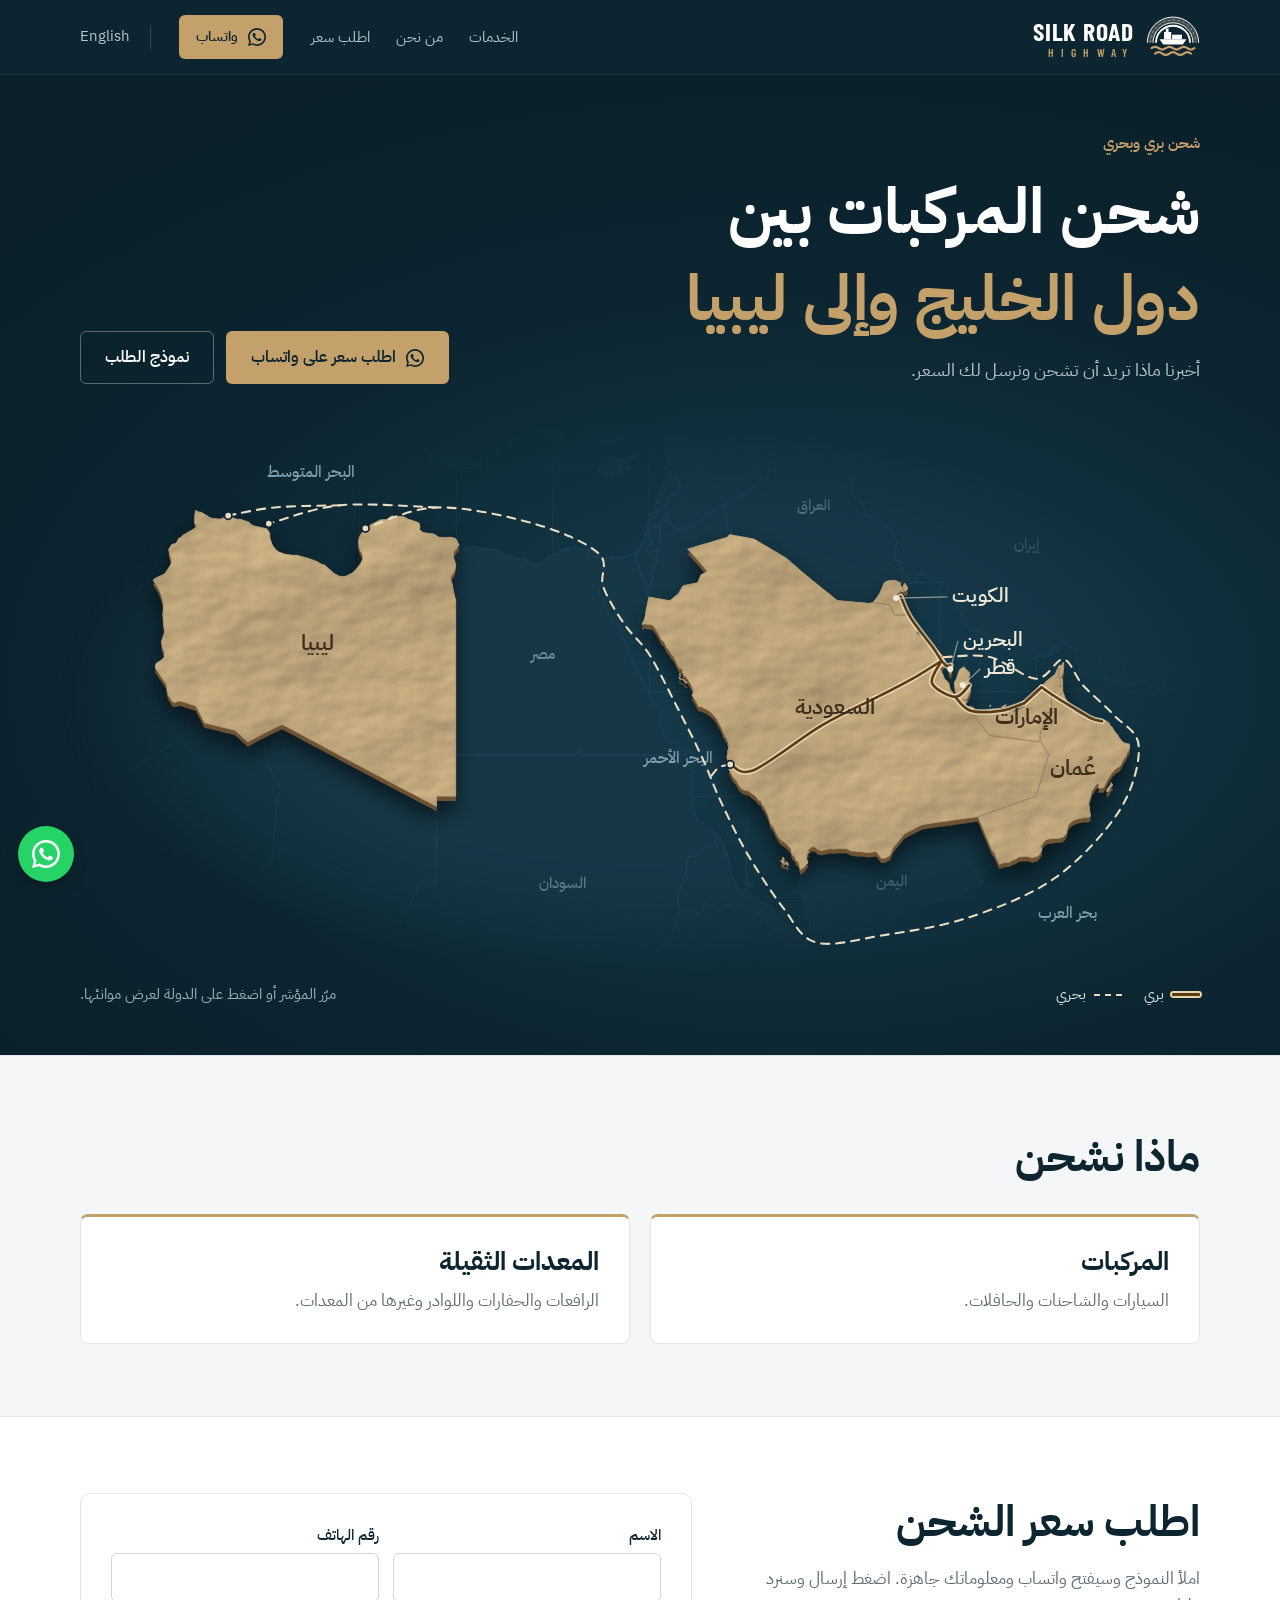
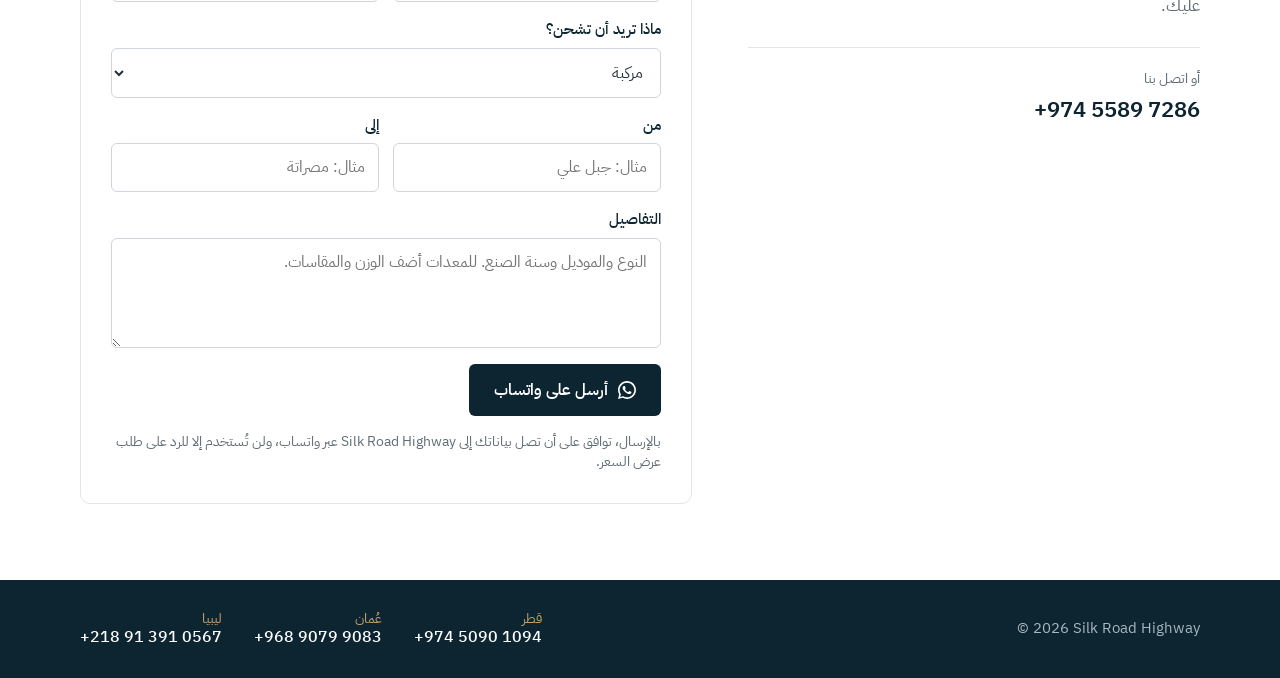
==== commit 5771ec4b: "Footer: Oman contact number Co-Authored-By: Claude Opus 5.5 <noreply@anthropic.com> Claude-Session: " ====
--- a/ar/index.html
+++ b/ar/index.html
@@ -128,7 +128,7 @@
   <span dir="ltr">© 2026 Silk Road Highway</span>
   <ul class="contacts">
     <li><span>قطر</span><b dir="ltr">+974 5090 1094</b></li>
-    <li><span>عُمان</span><b dir="ltr">+968 XXXXXXX</b></li>
+    <li><span>عُمان</span><b dir="ltr">+968 9079 9083</b></li>
     <li><span>ليبيا</span><b dir="ltr">+218 91 391 0567</b></li>
   </ul>
 </div></footer>
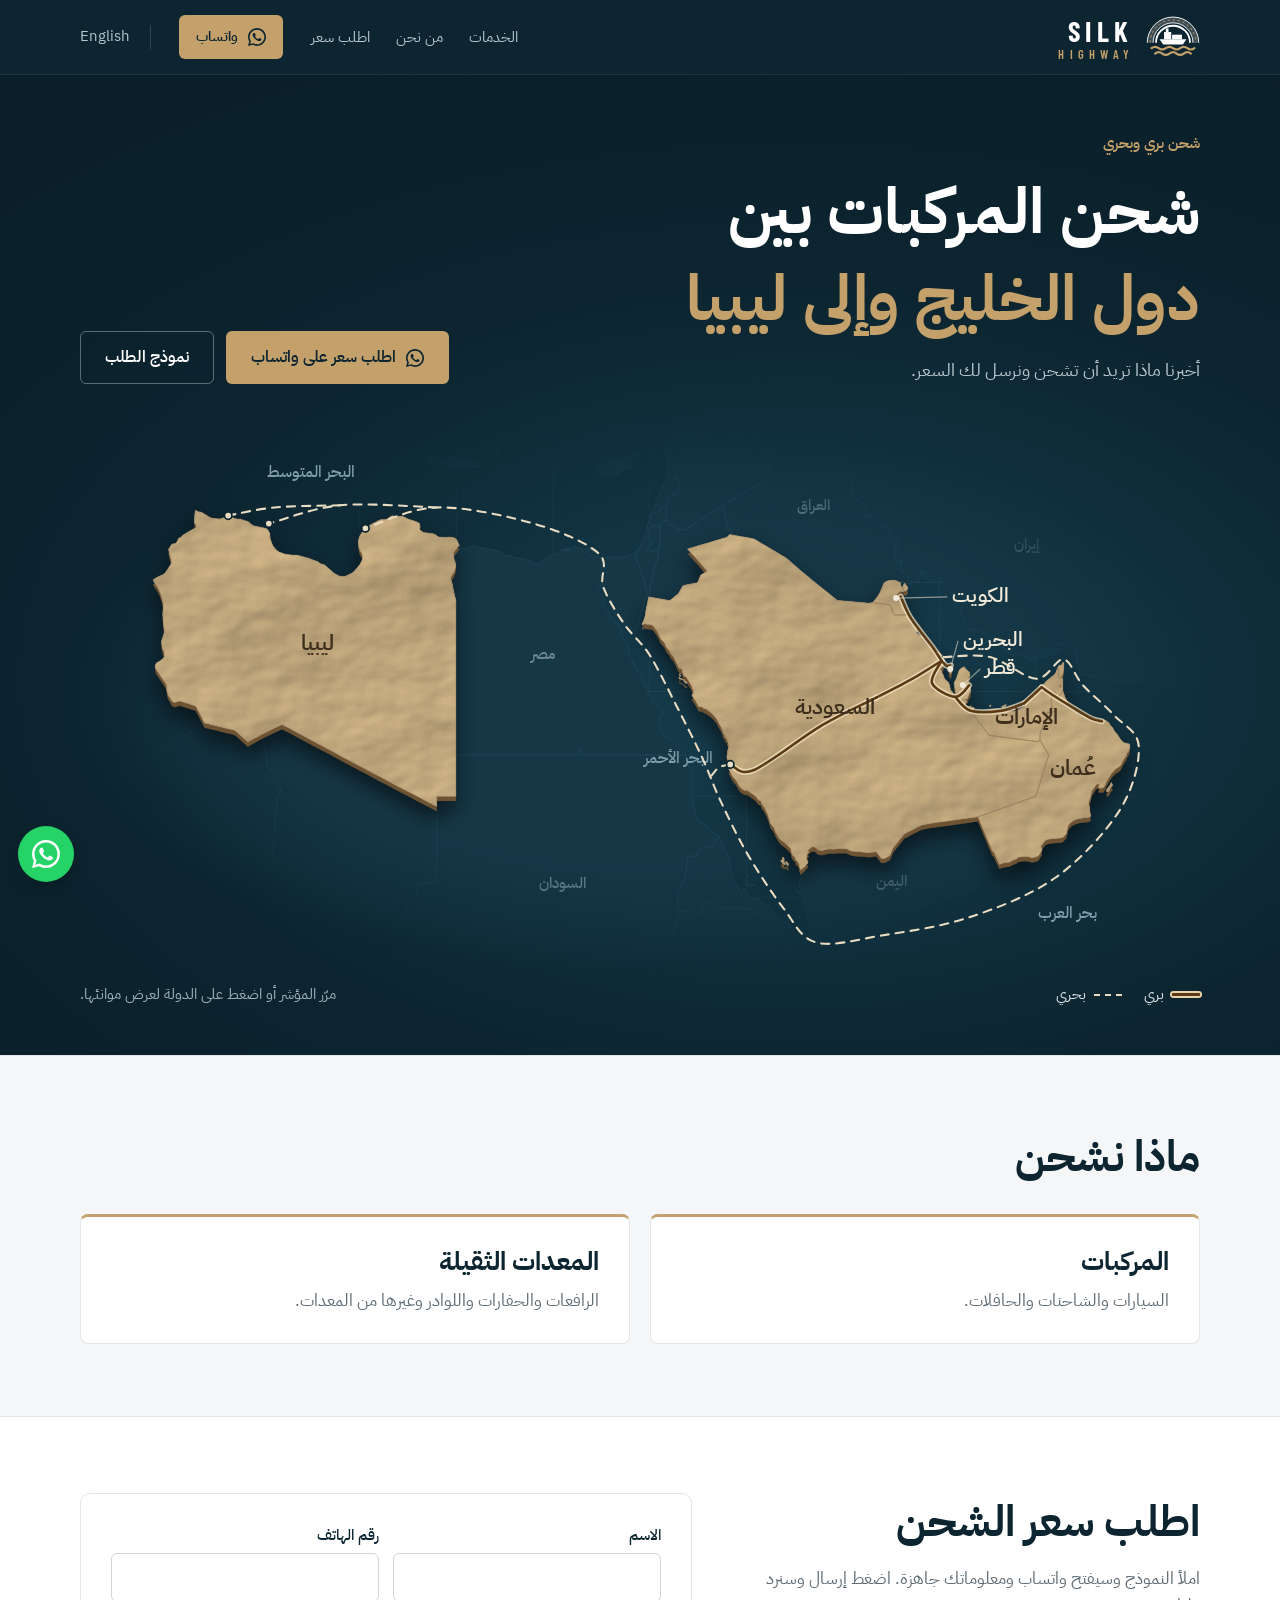
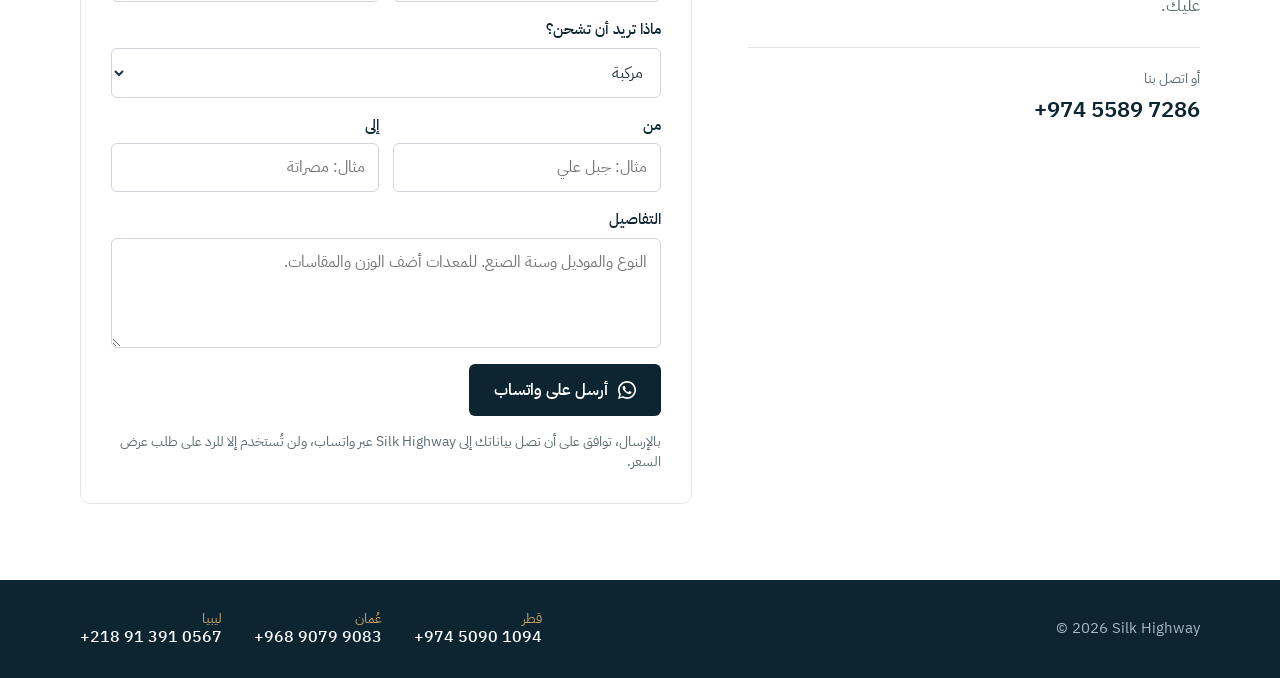
==== commit 3dff8a90: "Rename to Silk Highway Co-Authored-By: Claude Opus 5.5 <noreply@anthropic.com> Claude-Session: https" ====
--- a/ar/index.html
+++ b/ar/index.html
@@ -4,10 +4,10 @@
 <meta charset="utf-8">
 <meta name="viewport" content="width=device-width, initial-scale=1, viewport-fit=cover">
 <script>if(!('onpagereveal' in window))document.documentElement.classList.add('no-vt')</script>
-<title>Silk Road Highway | شحن المركبات</title>
+<title>Silk Highway | شحن المركبات</title>
 <meta name="description" content="شحن المركبات والمعدات الثقيلة بين دول الخليج وإلى ليبيا.">
 <meta name="theme-color" content="#ffffff">
-<meta property="og:title" content="Silk Road Highway | شحن المركبات">
+<meta property="og:title" content="Silk Highway | شحن المركبات">
 <meta property="og:description" content="شحن المركبات والمعدات الثقيلة بين دول الخليج وإلى ليبيا.">
 <link rel="icon" href="/assets/favicon.svg" type="image/svg+xml">
 <link rel="preconnect" href="https://fonts.googleapis.com">
@@ -20,13 +20,13 @@
 <body>
 <a class="skip" href="#main">تخطَّ إلى المحتوى</a>
 <header><div class="wrap nav">
-  <a class="brand" href="/ar" aria-label="Silk Road Highway"><svg viewBox="0 0 60 48" aria-hidden="true" overflow="visible"><path d="M4.5 31 A25.5 25.5 0 0 1 55.5 31" fill="none" stroke="#3b4c55" stroke-width="7"/><path d="M1.3 31 A28.7 28.7 0 0 1 58.7 31" fill="none" stroke="#ffffff" stroke-width="1"/><path d="M7.7 31 A22.3 22.3 0 0 1 52.3 31" fill="none" stroke="#ffffff" stroke-width="1"/><path d="M4.5 31 A25.5 25.5 0 0 1 55.5 31" fill="none" stroke="#c4a06a" stroke-width="1" stroke-dasharray="3 2.6"/><path d="M11 31 A19 19 0 0 1 49 31" fill="none" stroke="#ffffff" stroke-width="2"/><path d="M15 27h30l-4 6H19z" fill="#ffffff"/><rect x="20" y="19" width="8" height="8" fill="#ffffff"/><rect x="22" y="15" width="3" height="4" fill="#ffffff"/><rect x="29" y="22" width="11" height="5" fill="#ffffff"/><path d="M6 37q4-3 8 0t8 0 8 0 8 0 8 0 8 0" fill="none" stroke="#c4a06a" stroke-width="2.4" stroke-linecap="round"/><path d="M10 43q4-3 8 0t8 0 8 0 8 0 8 0" fill="none" stroke="#c4a06a" stroke-width="2.4" stroke-linecap="round"/></svg><span class="words"><b>SILK ROAD</b><span>HIGHWAY</span></span></a>
+  <a class="brand" href="/ar" aria-label="Silk Highway"><svg viewBox="0 0 60 48" aria-hidden="true" overflow="visible"><path d="M4.5 31 A25.5 25.5 0 0 1 55.5 31" fill="none" stroke="#3b4c55" stroke-width="7"/><path d="M1.3 31 A28.7 28.7 0 0 1 58.7 31" fill="none" stroke="#ffffff" stroke-width="1"/><path d="M7.7 31 A22.3 22.3 0 0 1 52.3 31" fill="none" stroke="#ffffff" stroke-width="1"/><path d="M4.5 31 A25.5 25.5 0 0 1 55.5 31" fill="none" stroke="#c4a06a" stroke-width="1" stroke-dasharray="3 2.6"/><path d="M11 31 A19 19 0 0 1 49 31" fill="none" stroke="#ffffff" stroke-width="2"/><path d="M15 27h30l-4 6H19z" fill="#ffffff"/><rect x="20" y="19" width="8" height="8" fill="#ffffff"/><rect x="22" y="15" width="3" height="4" fill="#ffffff"/><rect x="29" y="22" width="11" height="5" fill="#ffffff"/><path d="M6 37q4-3 8 0t8 0 8 0 8 0 8 0 8 0" fill="none" stroke="#c4a06a" stroke-width="2.4" stroke-linecap="round"/><path d="M10 43q4-3 8 0t8 0 8 0 8 0 8 0" fill="none" stroke="#c4a06a" stroke-width="2.4" stroke-linecap="round"/></svg><span class="words"><b>SILK</b><span>HIGHWAY</span></span></a>
   <ul>
     <li><a href="#services">الخدمات</a></li>
     <li><a href="/ar/about">من نحن</a></li>
     <li><a href="#quote">اطلب سعر</a></li>
   </ul>
-  <a class="btn btn-primary" href="https://wa.me/97455897286?text=%D9%85%D8%B1%D8%AD%D8%A8%D8%A7%D9%8B%20Silk%20Road%20Highway%D8%8C%20%D8%A3%D8%B1%D9%8A%D8%AF%20%D8%B9%D8%B1%D8%B6%20%D8%B3%D8%B9%D8%B1%20%D8%B4%D8%AD%D9%86." target="_blank" rel="noopener"><svg viewBox="0 0 24 24" aria-hidden="true"><path d="M17.5 14.4c-.3-.1-1.8-.9-2-1s-.5-.1-.7.1-.8 1-.9 1.2-.3.2-.6.1-1.2-.5-2.3-1.4c-.9-.8-1.4-1.7-1.6-2s0-.5.1-.6l.4-.5.3-.5c.1-.2 0-.4 0-.5s-.7-1.6-.9-2.2c-.2-.6-.5-.5-.7-.5h-.6c-.2 0-.5.1-.8.4s-1 1-1 2.4 1 2.8 1.2 3 2 3.1 4.9 4.3c.7.3 1.2.5 1.6.6.7.2 1.3.2 1.8.1.6-.1 1.8-.7 2-1.4s.2-1.3.2-1.4-.3-.2-.6-.3zM12 21.8c-1.8 0-3.5-.5-5-1.4l-.4-.2-3.7 1 1-3.6-.2-.4C2.7 15.6 2.2 13.8 2.2 12 2.2 6.6 6.6 2.2 12 2.2S21.8 6.6 21.8 12 17.4 21.8 12 21.8zM12 0C5.4 0 0 5.4 0 12c0 2.1.6 4.2 1.6 6L0 24l6.2-1.6c1.8 1 3.8 1.5 5.8 1.5 6.6 0 12-5.4 12-12S18.6 0 12 0z"/></svg>واتساب</a>
+  <a class="btn btn-primary" href="https://wa.me/97450901094?text=%D9%85%D8%B1%D8%AD%D8%A8%D8%A7%D9%8B%20Silk%20Highway%D8%8C%20%D8%A3%D8%B1%D9%8A%D8%AF%20%D8%B9%D8%B1%D8%B6%20%D8%B3%D8%B9%D8%B1%20%D8%B4%D8%AD%D9%86." target="_blank" rel="noopener"><svg viewBox="0 0 24 24" aria-hidden="true"><path d="M17.5 14.4c-.3-.1-1.8-.9-2-1s-.5-.1-.7.1-.8 1-.9 1.2-.3.2-.6.1-1.2-.5-2.3-1.4c-.9-.8-1.4-1.7-1.6-2s0-.5.1-.6l.4-.5.3-.5c.1-.2 0-.4 0-.5s-.7-1.6-.9-2.2c-.2-.6-.5-.5-.7-.5h-.6c-.2 0-.5.1-.8.4s-1 1-1 2.4 1 2.8 1.2 3 2 3.1 4.9 4.3c.7.3 1.2.5 1.6.6.7.2 1.3.2 1.8.1.6-.1 1.8-.7 2-1.4s.2-1.3.2-1.4-.3-.2-.6-.3zM12 21.8c-1.8 0-3.5-.5-5-1.4l-.4-.2-3.7 1 1-3.6-.2-.4C2.7 15.6 2.2 13.8 2.2 12 2.2 6.6 6.6 2.2 12 2.2S21.8 6.6 21.8 12 17.4 21.8 12 21.8zM12 0C5.4 0 0 5.4 0 12c0 2.1.6 4.2 1.6 6L0 24l6.2-1.6c1.8 1 3.8 1.5 5.8 1.5 6.6 0 12-5.4 12-12S18.6 0 12 0z"/></svg>واتساب</a>
   <a class="lang" href="/" lang="en">English</a>
 </div></header>
 
@@ -39,7 +39,7 @@
       <p>أخبرنا ماذا تريد أن تشحن ونرسل لك السعر.</p>
     </div>
     <div class="actions">
-      <a class="btn btn-primary" href="https://wa.me/97455897286?text=%D9%85%D8%B1%D8%AD%D8%A8%D8%A7%D9%8B%20Silk%20Road%20Highway%D8%8C%20%D8%A3%D8%B1%D9%8A%D8%AF%20%D8%B9%D8%B1%D8%B6%20%D8%B3%D8%B9%D8%B1%20%D8%B4%D8%AD%D9%86." target="_blank" rel="noopener"><svg viewBox="0 0 24 24" aria-hidden="true"><path d="M17.5 14.4c-.3-.1-1.8-.9-2-1s-.5-.1-.7.1-.8 1-.9 1.2-.3.2-.6.1-1.2-.5-2.3-1.4c-.9-.8-1.4-1.7-1.6-2s0-.5.1-.6l.4-.5.3-.5c.1-.2 0-.4 0-.5s-.7-1.6-.9-2.2c-.2-.6-.5-.5-.7-.5h-.6c-.2 0-.5.1-.8.4s-1 1-1 2.4 1 2.8 1.2 3 2 3.1 4.9 4.3c.7.3 1.2.5 1.6.6.7.2 1.3.2 1.8.1.6-.1 1.8-.7 2-1.4s.2-1.3.2-1.4-.3-.2-.6-.3zM12 21.8c-1.8 0-3.5-.5-5-1.4l-.4-.2-3.7 1 1-3.6-.2-.4C2.7 15.6 2.2 13.8 2.2 12 2.2 6.6 6.6 2.2 12 2.2S21.8 6.6 21.8 12 17.4 21.8 12 21.8zM12 0C5.4 0 0 5.4 0 12c0 2.1.6 4.2 1.6 6L0 24l6.2-1.6c1.8 1 3.8 1.5 5.8 1.5 6.6 0 12-5.4 12-12S18.6 0 12 0z"/></svg>اطلب سعر على واتساب</a>
+      <a class="btn btn-primary" href="https://wa.me/97450901094?text=%D9%85%D8%B1%D8%AD%D8%A8%D8%A7%D9%8B%20Silk%20Highway%D8%8C%20%D8%A3%D8%B1%D9%8A%D8%AF%20%D8%B9%D8%B1%D8%B6%20%D8%B3%D8%B9%D8%B1%20%D8%B4%D8%AD%D9%86." target="_blank" rel="noopener"><svg viewBox="0 0 24 24" aria-hidden="true"><path d="M17.5 14.4c-.3-.1-1.8-.9-2-1s-.5-.1-.7.1-.8 1-.9 1.2-.3.2-.6.1-1.2-.5-2.3-1.4c-.9-.8-1.4-1.7-1.6-2s0-.5.1-.6l.4-.5.3-.5c.1-.2 0-.4 0-.5s-.7-1.6-.9-2.2c-.2-.6-.5-.5-.7-.5h-.6c-.2 0-.5.1-.8.4s-1 1-1 2.4 1 2.8 1.2 3 2 3.1 4.9 4.3c.7.3 1.2.5 1.6.6.7.2 1.3.2 1.8.1.6-.1 1.8-.7 2-1.4s.2-1.3.2-1.4-.3-.2-.6-.3zM12 21.8c-1.8 0-3.5-.5-5-1.4l-.4-.2-3.7 1 1-3.6-.2-.4C2.7 15.6 2.2 13.8 2.2 12 2.2 6.6 6.6 2.2 12 2.2S21.8 6.6 21.8 12 17.4 21.8 12 21.8zM12 0C5.4 0 0 5.4 0 12c0 2.1.6 4.2 1.6 6L0 24l6.2-1.6c1.8 1 3.8 1.5 5.8 1.5 6.6 0 12-5.4 12-12S18.6 0 12 0z"/></svg>اطلب سعر على واتساب</a>
       <a class="btn btn-outline" href="#quote">نموذج الطلب</a>
     </div>
   </div>
@@ -119,20 +119,20 @@
     <div class="field"><label for="q-details">التفاصيل</label>
       <textarea id="q-details" name="details" required placeholder="النوع والموديل وسنة الصنع. للمعدات أضف الوزن والمقاسات."></textarea></div>
     <button class="btn btn-primary" type="submit"><svg viewBox="0 0 24 24" aria-hidden="true"><path d="M17.5 14.4c-.3-.1-1.8-.9-2-1s-.5-.1-.7.1-.8 1-.9 1.2-.3.2-.6.1-1.2-.5-2.3-1.4c-.9-.8-1.4-1.7-1.6-2s0-.5.1-.6l.4-.5.3-.5c.1-.2 0-.4 0-.5s-.7-1.6-.9-2.2c-.2-.6-.5-.5-.7-.5h-.6c-.2 0-.5.1-.8.4s-1 1-1 2.4 1 2.8 1.2 3 2 3.1 4.9 4.3c.7.3 1.2.5 1.6.6.7.2 1.3.2 1.8.1.6-.1 1.8-.7 2-1.4s.2-1.3.2-1.4-.3-.2-.6-.3zM12 21.8c-1.8 0-3.5-.5-5-1.4l-.4-.2-3.7 1 1-3.6-.2-.4C2.7 15.6 2.2 13.8 2.2 12 2.2 6.6 6.6 2.2 12 2.2S21.8 6.6 21.8 12 17.4 21.8 12 21.8zM12 0C5.4 0 0 5.4 0 12c0 2.1.6 4.2 1.6 6L0 24l6.2-1.6c1.8 1 3.8 1.5 5.8 1.5 6.6 0 12-5.4 12-12S18.6 0 12 0z"/></svg>أرسل على واتساب</button>
-    <p class="form-note">بالإرسال، توافق على أن تصل بياناتك إلى Silk Road Highway عبر واتساب، ولن تُستخدم إلا للرد على طلب عرض السعر.</p>
+    <p class="form-note">بالإرسال، توافق على أن تصل بياناتك إلى Silk Highway عبر واتساب، ولن تُستخدم إلا للرد على طلب عرض السعر.</p>
   </form>
 </div></section>
 </main>
 
 <footer><div class="wrap">
-  <span dir="ltr">© 2026 Silk Road Highway</span>
+  <span dir="ltr">© 2026 Silk Highway</span>
   <ul class="contacts">
     <li><span>قطر</span><b dir="ltr">+974 5090 1094</b></li>
     <li><span>عُمان</span><b dir="ltr">+968 9079 9083</b></li>
     <li><span>ليبيا</span><b dir="ltr">+218 91 391 0567</b></li>
   </ul>
 </div></footer>
-<a class="wa" href="https://wa.me/97455897286?text=%D9%85%D8%B1%D8%AD%D8%A8%D8%A7%D9%8B%20Silk%20Road%20Highway%D8%8C%20%D8%A3%D8%B1%D9%8A%D8%AF%20%D8%B9%D8%B1%D8%B6%20%D8%B3%D8%B9%D8%B1%20%D8%B4%D8%AD%D9%86." target="_blank" rel="noopener" aria-label="WhatsApp"><svg viewBox="0 0 24 24" aria-hidden="true"><path d="M17.5 14.4c-.3-.1-1.8-.9-2-1s-.5-.1-.7.1-.8 1-.9 1.2-.3.2-.6.1-1.2-.5-2.3-1.4c-.9-.8-1.4-1.7-1.6-2s0-.5.1-.6l.4-.5.3-.5c.1-.2 0-.4 0-.5s-.7-1.6-.9-2.2c-.2-.6-.5-.5-.7-.5h-.6c-.2 0-.5.1-.8.4s-1 1-1 2.4 1 2.8 1.2 3 2 3.1 4.9 4.3c.7.3 1.2.5 1.6.6.7.2 1.3.2 1.8.1.6-.1 1.8-.7 2-1.4s.2-1.3.2-1.4-.3-.2-.6-.3zM12 21.8c-1.8 0-3.5-.5-5-1.4l-.4-.2-3.7 1 1-3.6-.2-.4C2.7 15.6 2.2 13.8 2.2 12 2.2 6.6 6.6 2.2 12 2.2S21.8 6.6 21.8 12 17.4 21.8 12 21.8zM12 0C5.4 0 0 5.4 0 12c0 2.1.6 4.2 1.6 6L0 24l6.2-1.6c1.8 1 3.8 1.5 5.8 1.5 6.6 0 12-5.4 12-12S18.6 0 12 0z"/></svg></a>
+<a class="wa" href="https://wa.me/97450901094?text=%D9%85%D8%B1%D8%AD%D8%A8%D8%A7%D9%8B%20Silk%20Highway%D8%8C%20%D8%A3%D8%B1%D9%8A%D8%AF%20%D8%B9%D8%B1%D8%B6%20%D8%B3%D8%B9%D8%B1%20%D8%B4%D8%AD%D9%86." target="_blank" rel="noopener" aria-label="WhatsApp"><svg viewBox="0 0 24 24" aria-hidden="true"><path d="M17.5 14.4c-.3-.1-1.8-.9-2-1s-.5-.1-.7.1-.8 1-.9 1.2-.3.2-.6.1-1.2-.5-2.3-1.4c-.9-.8-1.4-1.7-1.6-2s0-.5.1-.6l.4-.5.3-.5c.1-.2 0-.4 0-.5s-.7-1.6-.9-2.2c-.2-.6-.5-.5-.7-.5h-.6c-.2 0-.5.1-.8.4s-1 1-1 2.4 1 2.8 1.2 3 2 3.1 4.9 4.3c.7.3 1.2.5 1.6.6.7.2 1.3.2 1.8.1.6-.1 1.8-.7 2-1.4s.2-1.3.2-1.4-.3-.2-.6-.3zM12 21.8c-1.8 0-3.5-.5-5-1.4l-.4-.2-3.7 1 1-3.6-.2-.4C2.7 15.6 2.2 13.8 2.2 12 2.2 6.6 6.6 2.2 12 2.2S21.8 6.6 21.8 12 17.4 21.8 12 21.8zM12 0C5.4 0 0 5.4 0 12c0 2.1.6 4.2 1.6 6L0 24l6.2-1.6c1.8 1 3.8 1.5 5.8 1.5 6.6 0 12-5.4 12-12S18.6 0 12 0z"/></svg></a>
 <script src="/assets/site.js" defer></script>
 </body>
 </html>
--- a/assets/style.css
+++ b/assets/style.css
@@ -31,8 +31,8 @@
 .brand{display:flex;align-items:center;gap:12px;text-decoration:none}
 .brand svg{width:54px;height:43px;flex:none}
 .brand .words{display:flex;flex-direction:column;line-height:1;font-family:"Barlow Condensed",sans-serif}
-.brand b{font-size:1.6rem;font-weight:700;letter-spacing:.03em;color:#fff}
-.brand span{font-size:.72rem;font-weight:600;letter-spacing:.62em;color:var(--gold);margin-top:3px}
+.brand b{font-size:1.75rem;font-weight:700;letter-spacing:.2em;color:#fff}
+.brand span{font-size:.78rem;font-weight:600;letter-spacing:.42em;color:var(--gold);margin-top:3px}
 .nav ul{display:flex;gap:26px;list-style:none;margin:0 0 0 auto;padding:0}
 html[dir="rtl"] .nav ul{margin:0 auto 0 0}
 .nav ul a{text-decoration:none;color:#b9c7ce;font-size:.95rem}
@@ -187,7 +187,7 @@
 @media (max-width:520px){
   .row{grid-template-columns:1fr}
   .nav .btn{display:none}
-  .brand b{font-size:1.4rem}
+  .brand b{font-size:1.5rem}
   form{padding:20px}
   form .btn,.actions .btn{flex:1 1 100%}
   footer{padding-bottom:96px}
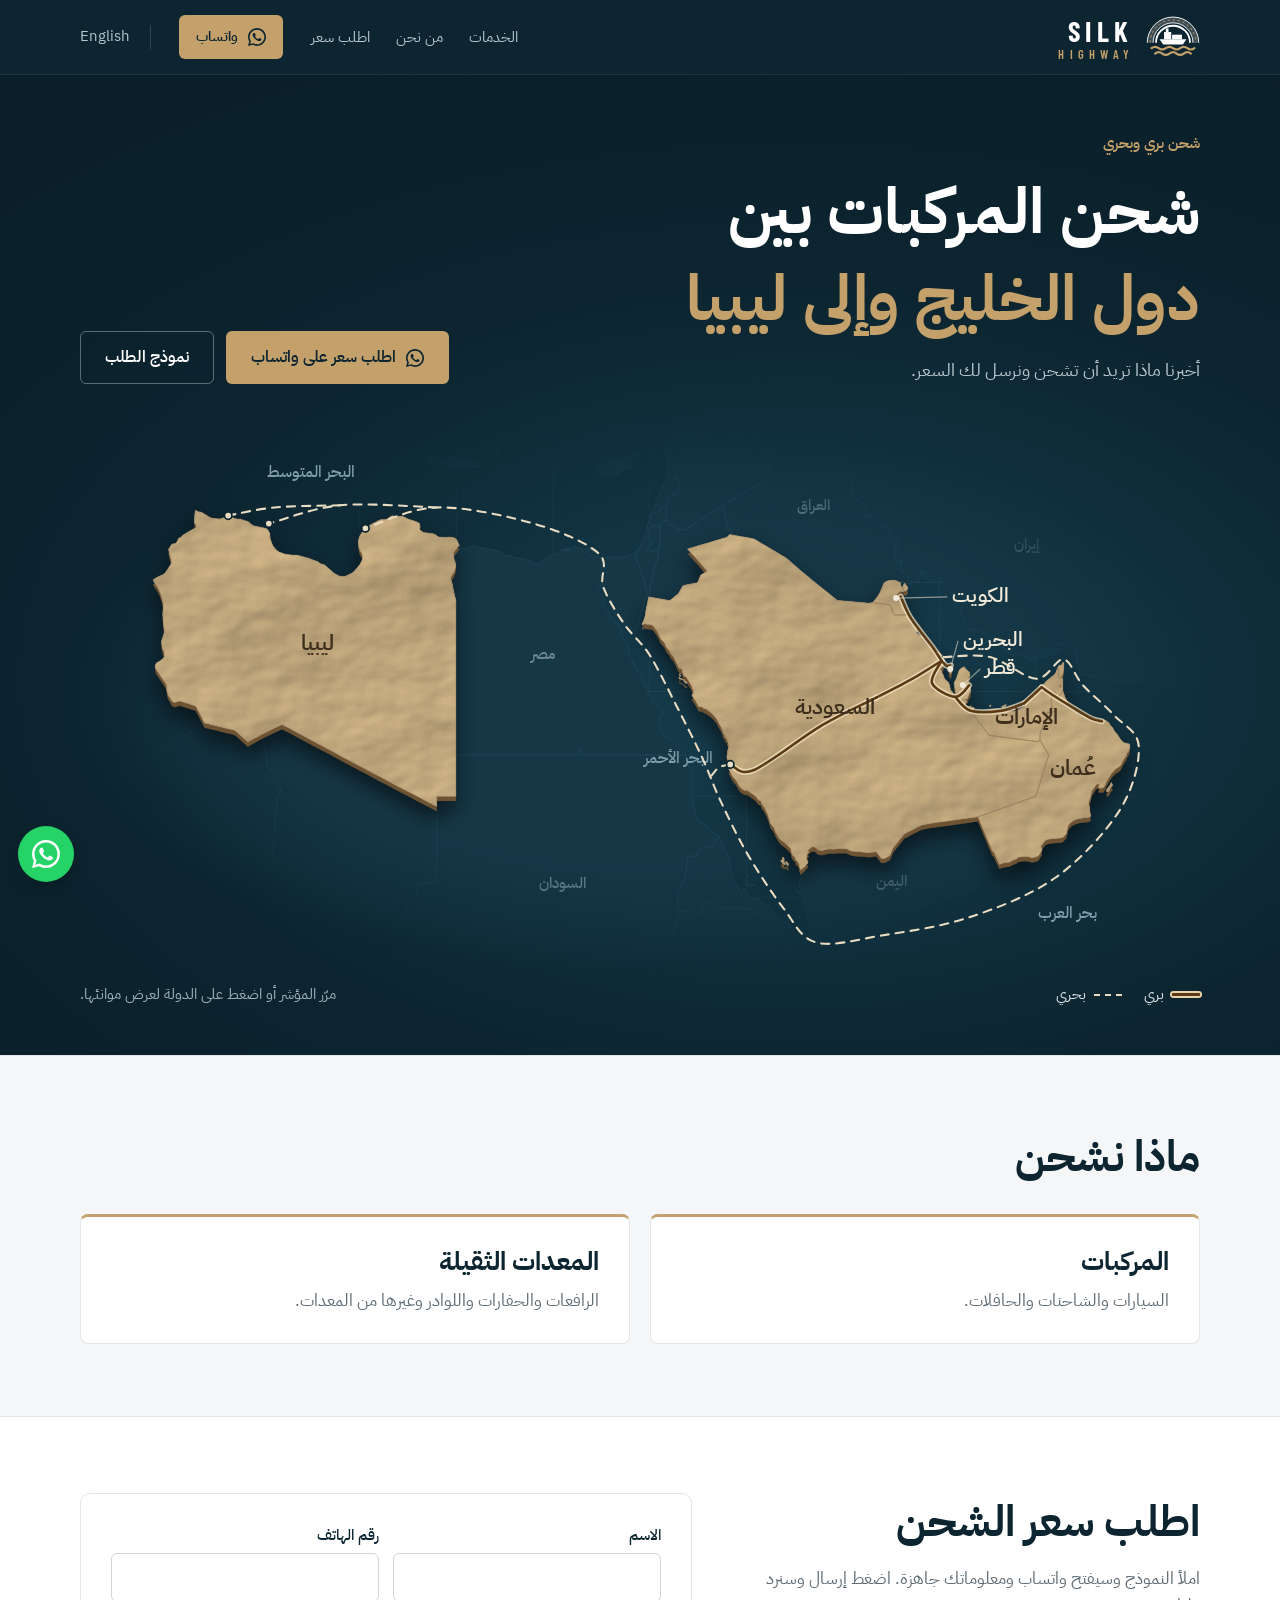
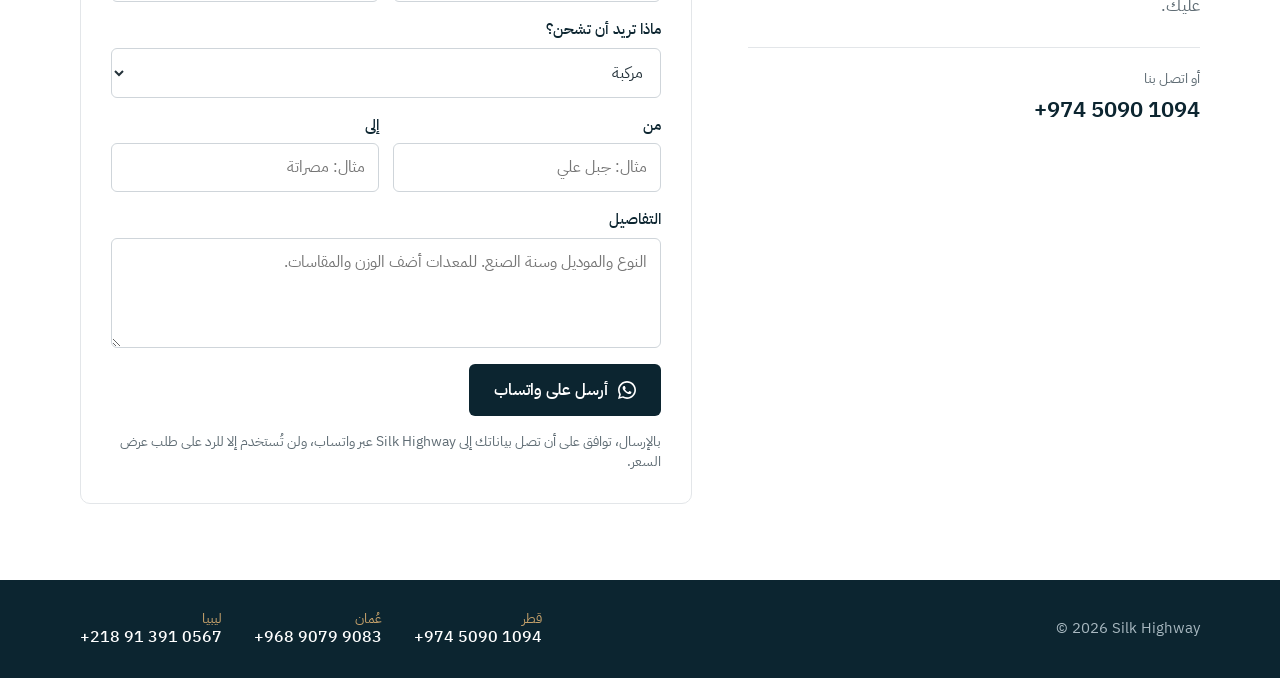
==== commit fe8f5787: "Call number changed to +974 5090 1094 Co-Authored-By: Claude Opus 5.5 <noreply@anthropic.com> Claude" ====
--- a/ar/index.html
+++ b/ar/index.html
@@ -98,7 +98,7 @@
   <div class="side">
     <h2>اطلب سعر الشحن</h2>
     <p>املأ النموذج وسيفتح واتساب ومعلوماتك جاهزة. اضغط إرسال وسنرد عليك.</p>
-    <div class="call"><small>أو اتصل بنا</small><a href="tel:+97455897286" dir="ltr">+974 5589 7286</a></div>
+    <div class="call"><small>أو اتصل بنا</small><a href="tel:+97450901094" dir="ltr">+974 5090 1094</a></div>
   </div>
   <form class="quote-form" novalidate>
     <div class="row">
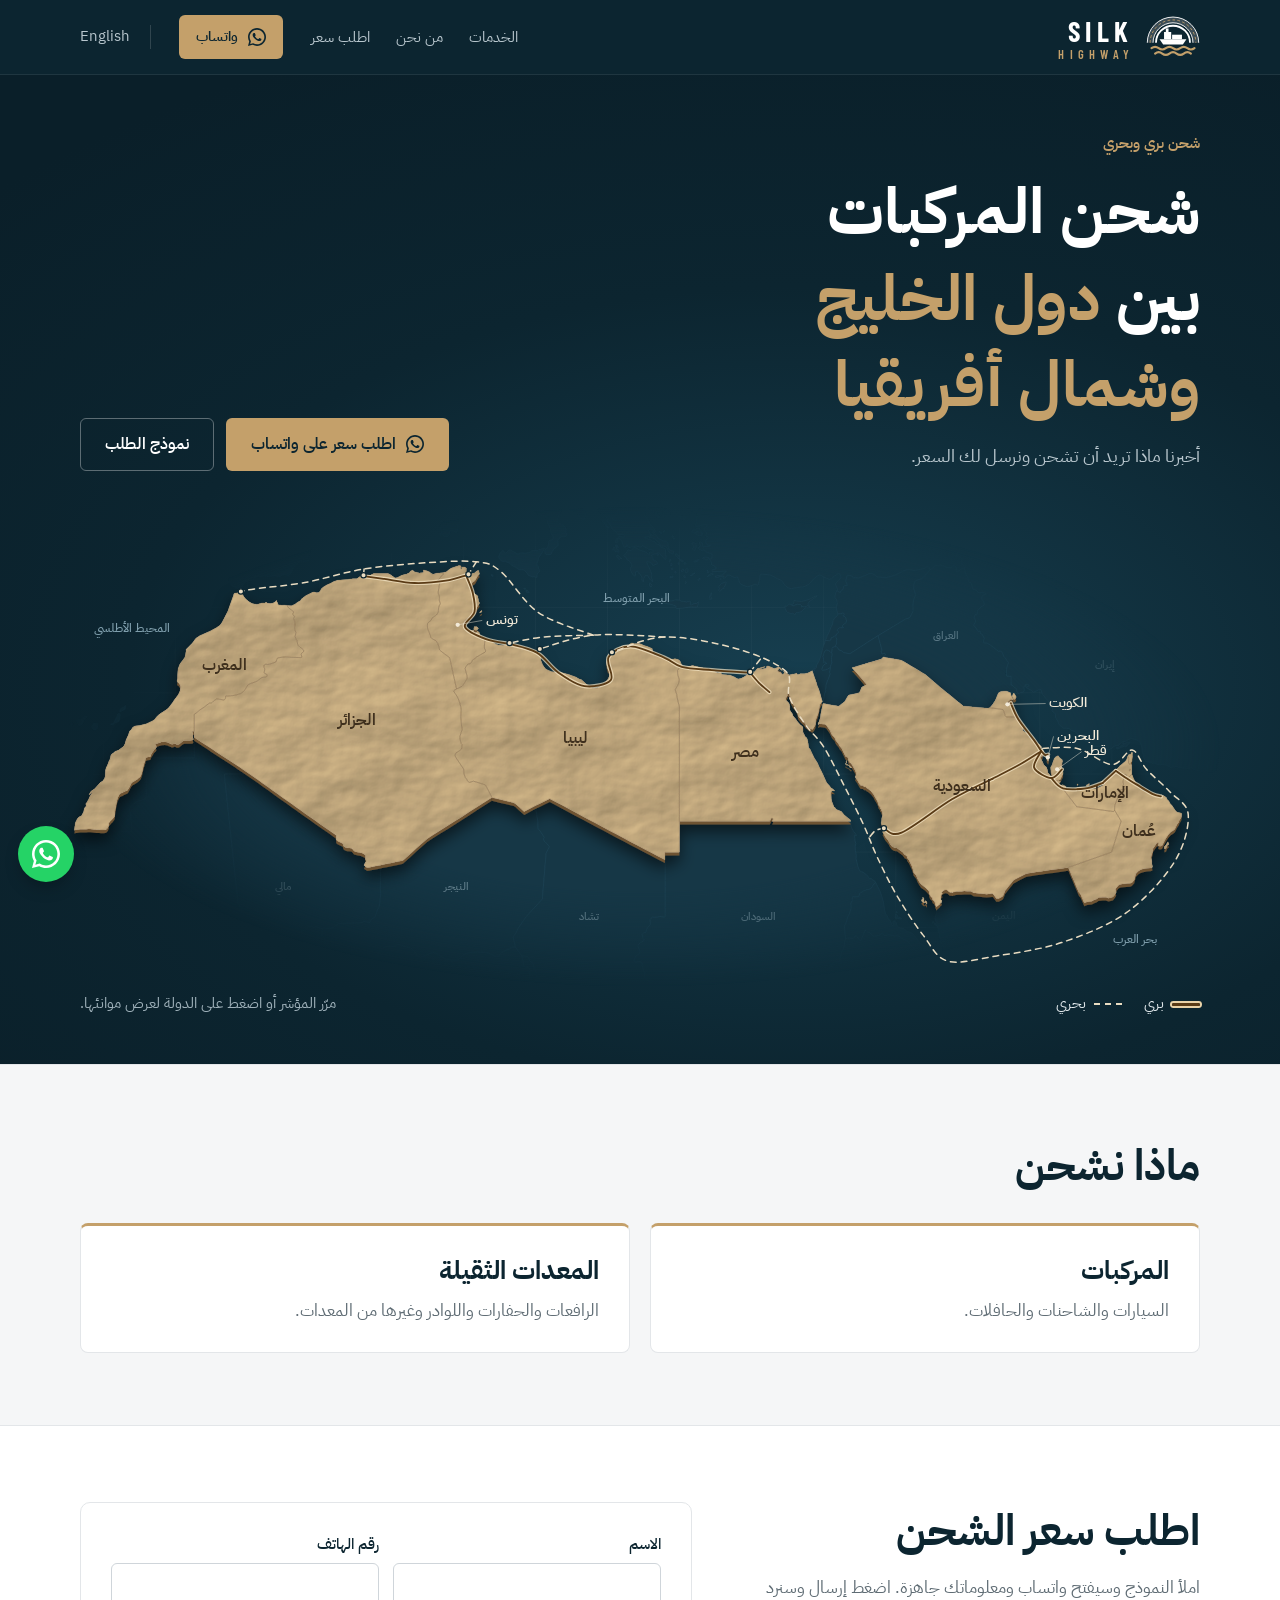
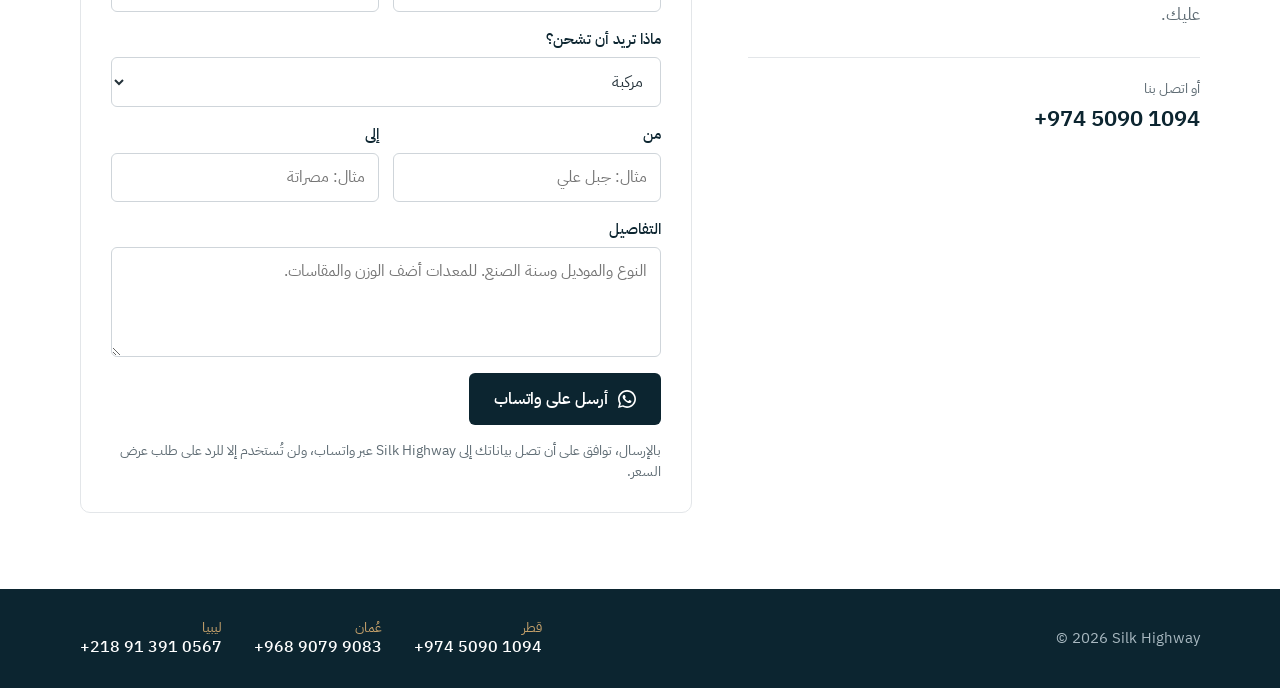
==== commit 0a55f93f: "Add Egypt, Tunisia, Algeria and Morocco: map, ports, routes and text Co-Authored-By: Claude Opus 5.5" ====
--- a/ar/index.html
+++ b/ar/index.html
@@ -5,10 +5,10 @@
 <meta name="viewport" content="width=device-width, initial-scale=1, viewport-fit=cover">
 <script>if(!('onpagereveal' in window))document.documentElement.classList.add('no-vt')</script>
 <title>Silk Highway | شحن المركبات</title>
-<meta name="description" content="شحن المركبات والمعدات الثقيلة بين دول الخليج وإلى ليبيا.">
+<meta name="description" content="شحن المركبات والمعدات الثقيلة بين دول الخليج وشمال أفريقيا.">
 <meta name="theme-color" content="#ffffff">
 <meta property="og:title" content="Silk Highway | شحن المركبات">
-<meta property="og:description" content="شحن المركبات والمعدات الثقيلة بين دول الخليج وإلى ليبيا.">
+<meta property="og:description" content="شحن المركبات والمعدات الثقيلة بين دول الخليج وشمال أفريقيا.">
 <link rel="icon" href="/assets/favicon.svg" type="image/svg+xml">
 <link rel="preconnect" href="https://fonts.googleapis.com">
 <link rel="preconnect" href="https://fonts.gstatic.com" crossorigin>
@@ -26,7 +26,7 @@
     <li><a href="/ar/about">من نحن</a></li>
     <li><a href="#quote">اطلب سعر</a></li>
   </ul>
-  <a class="btn btn-primary" href="https://wa.me/97450901094?text=%D9%85%D8%B1%D8%AD%D8%A8%D8%A7%D9%8B%20Silk%20Highway%D8%8C%20%D8%A3%D8%B1%D9%8A%D8%AF%20%D8%B9%D8%B1%D8%B6%20%D8%B3%D8%B9%D8%B1%20%D8%B4%D8%AD%D9%86." target="_blank" rel="noopener"><svg viewBox="0 0 24 24" aria-hidden="true"><path d="M17.5 14.4c-.3-.1-1.8-.9-2-1s-.5-.1-.7.1-.8 1-.9 1.2-.3.2-.6.1-1.2-.5-2.3-1.4c-.9-.8-1.4-1.7-1.6-2s0-.5.1-.6l.4-.5.3-.5c.1-.2 0-.4 0-.5s-.7-1.6-.9-2.2c-.2-.6-.5-.5-.7-.5h-.6c-.2 0-.5.1-.8.4s-1 1-1 2.4 1 2.8 1.2 3 2 3.1 4.9 4.3c.7.3 1.2.5 1.6.6.7.2 1.3.2 1.8.1.6-.1 1.8-.7 2-1.4s.2-1.3.2-1.4-.3-.2-.6-.3zM12 21.8c-1.8 0-3.5-.5-5-1.4l-.4-.2-3.7 1 1-3.6-.2-.4C2.7 15.6 2.2 13.8 2.2 12 2.2 6.6 6.6 2.2 12 2.2S21.8 6.6 21.8 12 17.4 21.8 12 21.8zM12 0C5.4 0 0 5.4 0 12c0 2.1.6 4.2 1.6 6L0 24l6.2-1.6c1.8 1 3.8 1.5 5.8 1.5 6.6 0 12-5.4 12-12S18.6 0 12 0z"/></svg>واتساب</a>
+  <a class="btn btn-primary" href="https://wa.me/97450901094?text=Hello%20Silk%20Highway%2C%20I%E2%80%99d%20like%20a%20shipping%20quote.%0A%D9%85%D8%B1%D8%AD%D8%A8%D8%A7%D9%8B%20Silk%20Highway%D8%8C%20%D8%A3%D8%B1%D9%8A%D8%AF%20%D8%B9%D8%B1%D8%B6%20%D8%B3%D8%B9%D8%B1%20%D8%B4%D8%AD%D9%86." target="_blank" rel="noopener"><svg viewBox="0 0 24 24" aria-hidden="true"><path d="M17.5 14.4c-.3-.1-1.8-.9-2-1s-.5-.1-.7.1-.8 1-.9 1.2-.3.2-.6.1-1.2-.5-2.3-1.4c-.9-.8-1.4-1.7-1.6-2s0-.5.1-.6l.4-.5.3-.5c.1-.2 0-.4 0-.5s-.7-1.6-.9-2.2c-.2-.6-.5-.5-.7-.5h-.6c-.2 0-.5.1-.8.4s-1 1-1 2.4 1 2.8 1.2 3 2 3.1 4.9 4.3c.7.3 1.2.5 1.6.6.7.2 1.3.2 1.8.1.6-.1 1.8-.7 2-1.4s.2-1.3.2-1.4-.3-.2-.6-.3zM12 21.8c-1.8 0-3.5-.5-5-1.4l-.4-.2-3.7 1 1-3.6-.2-.4C2.7 15.6 2.2 13.8 2.2 12 2.2 6.6 6.6 2.2 12 2.2S21.8 6.6 21.8 12 17.4 21.8 12 21.8zM12 0C5.4 0 0 5.4 0 12c0 2.1.6 4.2 1.6 6L0 24l6.2-1.6c1.8 1 3.8 1.5 5.8 1.5 6.6 0 12-5.4 12-12S18.6 0 12 0z"/></svg>واتساب</a>
   <a class="lang" href="/" lang="en">English</a>
 </div></header>
 
@@ -35,19 +35,19 @@
   <div class="hero-top">
     <div>
       <span class="eyebrow">شحن بري وبحري</span>
-      <h1>شحن المركبات بين <em>دول الخليج وإلى ليبيا</em></h1>
+      <h1>شحن المركبات بين <em>دول الخليج وشمال أفريقيا</em></h1>
       <p>أخبرنا ماذا تريد أن تشحن ونرسل لك السعر.</p>
     </div>
     <div class="actions">
-      <a class="btn btn-primary" href="https://wa.me/97450901094?text=%D9%85%D8%B1%D8%AD%D8%A8%D8%A7%D9%8B%20Silk%20Highway%D8%8C%20%D8%A3%D8%B1%D9%8A%D8%AF%20%D8%B9%D8%B1%D8%B6%20%D8%B3%D8%B9%D8%B1%20%D8%B4%D8%AD%D9%86." target="_blank" rel="noopener"><svg viewBox="0 0 24 24" aria-hidden="true"><path d="M17.5 14.4c-.3-.1-1.8-.9-2-1s-.5-.1-.7.1-.8 1-.9 1.2-.3.2-.6.1-1.2-.5-2.3-1.4c-.9-.8-1.4-1.7-1.6-2s0-.5.1-.6l.4-.5.3-.5c.1-.2 0-.4 0-.5s-.7-1.6-.9-2.2c-.2-.6-.5-.5-.7-.5h-.6c-.2 0-.5.1-.8.4s-1 1-1 2.4 1 2.8 1.2 3 2 3.1 4.9 4.3c.7.3 1.2.5 1.6.6.7.2 1.3.2 1.8.1.6-.1 1.8-.7 2-1.4s.2-1.3.2-1.4-.3-.2-.6-.3zM12 21.8c-1.8 0-3.5-.5-5-1.4l-.4-.2-3.7 1 1-3.6-.2-.4C2.7 15.6 2.2 13.8 2.2 12 2.2 6.6 6.6 2.2 12 2.2S21.8 6.6 21.8 12 17.4 21.8 12 21.8zM12 0C5.4 0 0 5.4 0 12c0 2.1.6 4.2 1.6 6L0 24l6.2-1.6c1.8 1 3.8 1.5 5.8 1.5 6.6 0 12-5.4 12-12S18.6 0 12 0z"/></svg>اطلب سعر على واتساب</a>
+      <a class="btn btn-primary" href="https://wa.me/97450901094?text=Hello%20Silk%20Highway%2C%20I%E2%80%99d%20like%20a%20shipping%20quote.%0A%D9%85%D8%B1%D8%AD%D8%A8%D8%A7%D9%8B%20Silk%20Highway%D8%8C%20%D8%A3%D8%B1%D9%8A%D8%AF%20%D8%B9%D8%B1%D8%B6%20%D8%B3%D8%B9%D8%B1%20%D8%B4%D8%AD%D9%86." target="_blank" rel="noopener"><svg viewBox="0 0 24 24" aria-hidden="true"><path d="M17.5 14.4c-.3-.1-1.8-.9-2-1s-.5-.1-.7.1-.8 1-.9 1.2-.3.2-.6.1-1.2-.5-2.3-1.4c-.9-.8-1.4-1.7-1.6-2s0-.5.1-.6l.4-.5.3-.5c.1-.2 0-.4 0-.5s-.7-1.6-.9-2.2c-.2-.6-.5-.5-.7-.5h-.6c-.2 0-.5.1-.8.4s-1 1-1 2.4 1 2.8 1.2 3 2 3.1 4.9 4.3c.7.3 1.2.5 1.6.6.7.2 1.3.2 1.8.1.6-.1 1.8-.7 2-1.4s.2-1.3.2-1.4-.3-.2-.6-.3zM12 21.8c-1.8 0-3.5-.5-5-1.4l-.4-.2-3.7 1 1-3.6-.2-.4C2.7 15.6 2.2 13.8 2.2 12 2.2 6.6 6.6 2.2 12 2.2S21.8 6.6 21.8 12 17.4 21.8 12 21.8zM12 0C5.4 0 0 5.4 0 12c0 2.1.6 4.2 1.6 6L0 24l6.2-1.6c1.8 1 3.8 1.5 5.8 1.5 6.6 0 12-5.4 12-12S18.6 0 12 0z"/></svg>اطلب سعر على واتساب</a>
       <a class="btn btn-outline" href="#quote">نموذج الطلب</a>
     </div>
   </div>
   <div class="map"><div class="map-inner">
-    <svg viewBox="0 0 1000 480" direction="ltr" role="img" aria-label="خريطة الدول التي نشحن إليها: دول الخليج الست وليبيا">
+    <svg viewBox="0 0 1400 579" direction="ltr" role="img" aria-label="خريطة الدول التي نشحن إليها: دول الخليج الست وشمال أفريقيا">
 <defs>
   <radialGradient id="seaGrad" cx="62%" cy="38%" r="80%"><stop offset="0" stop-color="#173f50"/><stop offset="1" stop-color="#0a1f29"/></radialGradient>
-  <filter id="relief" filterUnits="userSpaceOnUse" x="0" y="0" width="1000" height="480" color-interpolation-filters="sRGB">
+  <filter id="relief" filterUnits="userSpaceOnUse" x="0" y="0" width="1400" height="579" color-interpolation-filters="sRGB">
     <feTurbulence type="fractalNoise" baseFrequency="0.0055 0.0085" numOctaves="5" seed="23" result="noise"/>
     <feDiffuseLighting in="noise" surfaceScale="4" diffuseConstant="1.2" lighting-color="#fff6e6" result="light">
       <feDistantLight azimuth="225" elevation="42"/>
@@ -55,26 +55,26 @@
     <feComposite in="light" in2="SourceGraphic" operator="in" result="lit"/>
     <feBlend in="lit" in2="SourceGraphic" mode="multiply"/>
   </filter>
-  <filter id="lift" filterUnits="userSpaceOnUse" x="0" y="0" width="1000" height="480">
+  <filter id="lift" filterUnits="userSpaceOnUse" x="0" y="0" width="1400" height="579">
     <feDropShadow dx="0" dy="9" stdDeviation="9" flood-color="#000" flood-opacity=".55"/>
   </filter>
   <radialGradient id="fadeGrad" cx="50%" cy="50%" r="50%"><stop offset=".6" stop-color="#fff"/><stop offset="1" stop-color="#000"/></radialGradient>
-  <mask id="fade" maskUnits="userSpaceOnUse" x="0" y="0" width="1000" height="480"><rect width="1000" height="480" fill="url(#fadeGrad)"/></mask>
+  <mask id="fade" maskUnits="userSpaceOnUse" x="0" y="0" width="1400" height="579"><rect width="1400" height="579" fill="url(#fadeGrad)"/></mask>
 </defs>
 <g mask="url(#fade)">
-<path class="grat" d="M8.3,480L8.3,279.6L8.3,0M91.7,480L91.7,279.6L91.7,0M175,480L175,279.6L175,0M258.3,480L258.3,279.6L258.3,0M341.7,480L341.7,279.6L341.7,0M425,480L425,279.6L425,0M508.3,480L508.3,279.6L508.3,0M591.7,480L591.7,279.6L591.7,0M675,480L675,279.6L675,0M758.3,480L758.3,279.6L758.3,0M841.7,480L841.7,279.6L841.7,0M925,480L925,279.6L925,0M0,411.7L8.3,411.7L50,411.7L91.7,411.7L133.3,411.7L175,411.7L216.7,411.7L258.3,411.7L300,411.7L341.7,411.7L383.3,411.7L425,411.7L466.7,411.7L508.3,411.7L550,411.7L591.7,411.7L633.3,411.7L675,411.7L716.7,411.7L758.3,411.7L800,411.7L841.7,411.7L883.3,411.7L925,411.7L966.7,411.7L1000,411.7M0,324.3L8.3,324.3L50,324.3L91.7,324.3L133.3,324.3L175,324.3L216.7,324.3L258.3,324.3L300,324.3L341.7,324.3L383.3,324.3L425,324.3L466.7,324.3L508.3,324.3L550,324.3L591.7,324.3L633.3,324.3L675,324.3L716.7,324.3L758.3,324.3L800,324.3L841.7,324.3L883.3,324.3L925,324.3L966.7,324.3L1000,324.3M0,234.1L8.3,234.1L50,234.1L91.7,234.1L133.3,234.1L175,234.1L216.7,234.1L258.3,234.1L300,234.1L341.7,234.1L383.3,234.1L425,234.1L466.7,234.1L508.3,234.1L550,234.1L591.7,234.1L633.3,234.1L675,234.1L716.7,234.1L758.3,234.1L800,234.1L841.7,234.1L883.3,234.1L925,234.1L966.7,234.1L1000,234.1M0,140.1L8.3,140.1L50,140.1L91.7,140.1L133.3,140.1L175,140.1L216.7,140.1L258.3,140.1L300,140.1L341.7,140.1L383.3,140.1L425,140.1L466.7,140.1L508.3,140.1L550,140.1L591.7,140.1L633.3,140.1L675,140.1L716.7,140.1L758.3,140.1L800,140.1L841.7,140.1L883.3,140.1L925,140.1L966.7,140.1L1000,140.1M0,41.2L8.3,41.2L50,41.2L91.7,41.2L133.3,41.2L175,41.2L216.7,41.2L258.3,41.2L300,41.2L341.7,41.2L383.3,41.2L425,41.2L466.7,41.2L508.3,41.2L550,41.2L591.7,41.2L633.3,41.2L675,41.2L716.7,41.2L758.3,41.2L800,41.2L841.7,41.2L883.3,41.2L925,41.2L966.7,41.2L1000,41.2"/>
-<g class="other"><path d="M809.7,383.1L801.3,386.3L799.1,387.6L797.1,389.3L795.6,391.4L794.6,395.2L795.3,398.6L795.3,400.4L793.1,401.6L791.1,402.5L788.9,403.8L787.5,404.1L786.3,405.2L785.1,405.9L780.4,407.8L775.2,409.3L767.1,411.1L764,413L761.1,414.3L756.8,414.7L750.8,416.5L747.5,417.9L743.4,420.3L742.5,421.1L741.8,422.8L740.5,424.3L738,426.8L736.1,428.1L734.9,428.1L732.5,428.8L729.6,429L724.8,428.1L723.6,428.7L722.6,429.7L718.9,431.3L715.1,434.7L712.4,435.6L707.9,436.7L704.8,438.1L702.7,438.7L700.1,439L695.1,438.8L690.3,439.3L686,440.3L683.9,442.1L681.6,444.9L677.7,446.1L676.8,447.1L675.6,449.2L673.2,449.8L670.9,450.1L668.6,449.2L664.3,451.7L662.7,452.2L660.2,452.2L658.4,452.8L657.2,452.6L655.6,451.6L652.2,450.4L649.8,451.2L649.6,448.8L645.5,441.5L646.4,435.1L646.4,434.2L645.6,431.3L643.2,428.8L643.2,425.4L642.4,423.1L641.8,420.6L642,420L642,419.4L640.8,415.6L640.4,414.9L640.2,414.1L640.6,413.5L640.6,412.8L639.9,411.6L639.3,409.4L636,407.7L636.6,406.1L637.3,406.7L638.1,407.1L638.3,406.1L638.3,405.3L636.9,400.4L639,393.9L638.3,388L641.4,385.6L642.2,384.9L642.7,384.2L643.4,382.9L644.4,382.5L644.8,381L644.7,380.3L644.1,379.7L643.6,378L643.8,376L644,375.1L644.3,373.5L645.3,372.9L645.6,372.4L644.8,371.4L644.9,370.8L646.7,369.1L647.4,368.6L648.6,368L649.6,368L650.7,368.3L651.6,368.8L652.5,369.7L653.6,370.7L655.1,371L656.1,370.9L657,371.4L657.6,371.1L658.5,370.6L659.7,370.7L660.9,370.1L664.2,369.8L667.4,370L670.8,369.5L674.1,369.5L677.4,369.6L678.2,369.7L678.9,370L681.8,371.5L683.9,371.8L688.2,372.2L692.9,372.6L696.8,373L700.2,372.7L703.1,372.3L703.8,372.4L704.6,373.3L706.4,375.7L707.9,377.9L710.7,378L712.5,377.1L714.5,376L715.7,375.1L717.1,371.5L718,369.2L720,366.6L721.8,364.4L724.1,361.5L725.4,360L727.9,356.8L730.2,355.6L734.9,353.2L739.4,350.9L742.4,349.4L744.9,348.7L749.1,348L754.1,347.3L759,346.6L764.3,345.9L770.1,345.1L774.2,344.5L779.3,343.8L783.6,343.2L787.4,342.6L791.3,342.1L792,343.8L792.8,345.6L793.5,347.3L794.3,349.1L795,350.9L795.7,352.6L796.5,354.4L797.2,356.1L797.9,357.9L798.7,359.6L799.4,361.4L800.1,363.1L800.9,364.9L801.6,366.6L802.4,368.3L803.1,370.1L803.8,371.8L805,372.3L805.7,374L806.7,376.3L807.8,378.6L808.8,380.9ZM634.8,406.5L634.3,406.9L634.2,406.2L634.5,404.7L635,404.3L635.4,405.4L635.2,406ZM637.6,434L636.5,434.5L637.2,433.2L638,432.9L638.3,433ZM638.1,429.4L637.9,429.8L637.6,429.7L636.6,428.8L637.7,427.8L638.3,428.7ZM821.1,452.3L822.1,452.5L823.7,451.9L828.1,451.8L833.5,453.7L832.5,454.2L831.9,454.9L829.5,455.5L827.1,457L820.3,457.7L818.3,457.3L816.6,455.9L813.6,454.1L814.8,452.9L815.1,452.3L815.5,451.8L817.2,450.9L819,451.1Z"/><path d="M1000,13.9L997.7,16.1L994.7,17.7L993.2,18.4L992.5,19.3L992.4,20.2L991.8,20.5L990.6,20.3L989.4,20.5L986.6,21.4L983.6,22.5L980,23.7L978,23.7L977.1,23.9L976.8,24.5L977.1,25.5L977.5,26.3L977.8,27.3L977,28.2L976.4,29.6L975.9,32.1L974.7,32.8L972.6,34.1L970.4,35.7L969.8,36L968.5,36.5L967.2,36.3L966,36.1L964.8,36.5L963.5,37.7L962.9,37.3L962.6,36.1L961.9,35.3L959.8,33.4L958.1,32.2L957.3,32.1L955.7,32.4L953.7,32.7L952,32.4L950.7,31.9L948.7,30.1L948,29.1L947.4,28.4L946.1,28.5L945.6,27.7L945.6,26.8L946,25.6L945.9,23.4L945.1,21.9L944.2,21.2L944.3,20.7L944.7,19.7L945.2,18.7L945.2,16.8L944.6,14.7L944.3,11.8L944.5,8.9L943.7,7.4L936.8,7.4L930.7,7.6L930.3,7.2L928,3.5L926,0.8L925.2,0L1000,0Z"/><path d="M663.5,0L663,0.5L662.4,0.4L662.2,0L663.5,0ZM598.8,0L591.9,3.6L586.4,5.5L583.4,6.2L581,6.6L576.8,6.7L573.5,6.4L571.1,6.4L569.8,5.9L568,4.4L565.7,2.9L564.8,2.5L563.4,2.2L561.5,2.1L556.8,4.3L555.3,4.9L553.7,5.4L550.4,6.7L548.9,7.4L547.1,7.4L544.8,7.2L542.8,7.2L541.4,6.2L540.7,5L537.9,4.3L536,4.1L535.5,4.6L534.9,6.2L534.1,10.3L534,11.3L535.7,15.3L535.6,15.9L534.4,16.1L533,16.2L532,16.5L531.3,17.2L530.8,20.7L529.2,21.3L528.3,22L527.6,24.2L527.1,24.2L524.4,22.6L523.2,22.4L524.3,20.8L523.1,17.4L521.9,14.4L523.1,12.3L525.5,9.9L528.2,7.1L528.2,5.4L528,4L527.3,3.1L525.8,1.9L523.4,3.2L521.7,4.6L520.6,4.9L519.3,5.7L518.7,7.2L517.3,8.4L514.9,8.8L511.3,7.6L507.4,5.7L505.2,4.2L503.4,3.8L501.7,4.5L496.7,8.2L492,13.7L490.9,14.6L486.6,17L483.7,17.8L482.4,17.6L476.7,18.6L473.8,18.8L471.6,20L467.3,18.7L464.6,16.9L463.1,15.2L460.5,11.4L458.7,9.7L454.7,8.1L447.5,4.2L445.7,3.7L440.9,3.1L435.8,2.8L434.7,4.2L434.3,9.9L433.4,11.4L433.1,14.3L432.5,15.2L431.4,15.7L429.9,14.8L428.9,14.4L426.4,15.6L421.5,17.3L419.8,17.5L414.2,15.4L412.1,14L410.7,12.5L410.3,10L409.4,8.5L409.3,7.5L409,6.4L407.9,5.9L406.6,6.8L405.3,6.8L403.7,6.2L399.8,4.1L396.8,3.9L395,6.5L393.5,7.4L392,7.6L391.9,6.9L393.1,5.2L388.4,5.5L386,6.8L384,6.6L382.6,6L382.8,5.3L384.3,5L385.5,4.4L390.6,4L391.8,3.5L393,1.7L395.4,0.1L395.5,0L598.8,0ZM380.5,0L380.2,0.4L379.4,0.5L379.3,0L380.5,0Z"/><path d="M95.3,0L97.2,2.8L96.6,4.6L98.6,5.6L100.3,4.3L101.2,2.5L104.4,1.4L106.1,0L109.5,0L109.5,0L109.6,0.7L110.4,2.6L109.3,3.3L107.8,5.4L105,10.5L102.4,12.1L100.4,14.1L99.8,15.5L99.6,17.1L100.1,20.1L101.5,23.1L103.2,24.9L104.7,25.4L108.4,28.3L108.3,29.9L108.9,32L109.1,34.4L110.3,36.3L107.6,40.5L106.1,43.6L103.2,47.7L100.6,50.4L95,54.5L93.6,55.8L92.7,57.2L92.3,58.6L92.5,60.3L94.3,64.5L96.8,66.9L99.2,68.2L103.5,67.7L103.4,69.3L103.7,71.2L105.5,71.1L106.7,70.8L107.6,68.9L109.8,70.2L110.9,74L112.7,75.3L112.8,75.7L112.2,76L111.7,76.5L112.2,76.8L114,77.3L115,77L116.7,77.8L116.7,77.8L116.7,78.3L116.1,82.1L116,83.4L115.9,85.8L115.9,88.5L117.2,90.8L117.3,91.9L116.7,93L114.3,94.4L111.2,96.1L108.4,97.8L105.5,99.6L104.6,100.8L103.1,101.6L101.8,102.6L101.6,103.4L100.7,105.1L99.6,106.4L96.8,107L96.3,107.4L95,109.3L94.4,110.1L93.6,111.7L94.5,115.9L95.7,120.1L96,121.9L95.9,123.3L95.3,124.9L93.8,127.2L92.7,128.9L90.6,131.9L89.9,132.6L88.5,133.5L85.7,134.6L83.7,135.6L82.7,131.1L81.8,127.2L81,124L79.8,118.3L78.8,113.4L77.7,108.6L76.7,104.2L75.8,99.8L75.3,99.1L72.4,97L69.7,95.1L66.9,92.9L63.9,90.5L63.4,87.4L61.8,82.9L60.2,80.3L59.6,79.7L56.3,78L54.4,76.8L53.9,76.1L53.5,74.2L52.1,70.5L50.6,67.1L50,64.8L50,61.9L50.3,59.8L50.9,58.9L54.2,56.3L55.7,53.2L57.5,52L59.1,51.1L60.4,50L61.5,48.4L62.4,46.6L62.6,44.7L63,41.6L63.5,39.5L64.9,37.1L64.4,35.1L63.6,33L63.8,29.3L63.6,27.8L63,26.5L62.4,24.8L62.4,23.4L63,19.7L63.5,16.8L64.2,13.1L63.9,12.1L63.4,11.3L61.8,10.5L61.8,10L62.2,9.5L64.5,7.7L65.7,5L66.8,4.4L68.4,3.5L68.3,2.4L68,1.3L72,0L72.1,0L95.3,0ZM113,46.2L110.4,47.7L110.9,46.4L112.6,44.9L113,45.2ZM107.6,67L107.2,67.1L106.4,67.7L105.9,67.7L104.7,67.1L104.3,67.1L103.7,66.7L103.9,64.3L104.1,63.7L107,63.6L108.6,65L108.9,65.3L108.9,65.7L108.2,66.5Z"/><path d="M629.7,0L629,0.8L626.4,3.6L624.6,5.4L621.5,8.4L619.2,9L615.3,10.1L614.3,11.2L613.2,12.8L612.7,15.1L612.5,16.5L612.4,19.2L613.4,22L614.2,24.7L614.3,26.4L614.3,28.1L613.4,30L612.5,32.5L611.9,35.3L611.7,40.6L611.7,45.2L611.6,45.9L610,49.1L608.1,52.8L607.2,53.6L603.2,54.7L598.7,57.4L593.7,60.5L589.2,63.2L584.4,66.1L579.5,69.1L575.9,71.2L571.2,74L566.9,76.7L562.6,79.4L559.2,81.5L554.3,84.8L551.3,86.7L546.9,89.5L543.2,92L538.7,94.9L533,94.1L531.2,93.5L529.7,92.2L528.6,91.4L526,90.7L524.3,88L523.2,87.1L521.4,86.7L521.7,85.8L522.6,84.1L523.5,82.4L523.1,81.4L522.9,80.7L522.8,79.7L523.4,78.7L523.1,77.6L522.6,76.4L522.3,75.9L522.3,74.8L522.5,74L522.8,72.8L523.6,72.1L523.8,71.4L524.4,70.8L525.4,70.2L525.6,69.7L525.5,69.5L524.6,69L524,68.1L524.5,66.8L524.8,66.4L525.3,65.8L526.5,64.8L527.5,64.7L528.3,64.7L529.7,64.7L530.8,64.9L531.1,64.7L531,64.4L529.7,63.6L529.7,62.9L530,62.3L530.9,61.2L532.1,60.4L532.6,60.3L533.9,58.7L534.8,57L533.4,52.7L532.6,52L531.3,51.4L530.5,51.3L530.4,51.1L531.5,50L532.2,49.1L531.4,48.1L530,47.7L529.4,48.7L527.5,48.7L524.6,48.7L523.3,44.2L523.1,42.3L523.2,40L524.1,36.6L523.7,35.1L523.6,34.1L523.4,32.6L521.1,29.5L522.3,23.8L523.2,22.4L523.2,22.4L524.4,22.6L527.1,24.2L527.6,24.2L528.3,22L529.2,21.3L530.8,20.7L531.3,17.2L532,16.5L533,16.2L534.4,16.1L535.6,15.9L535.7,15.3L534,11.3L534.1,10.3L534.9,6.2L535.5,4.6L536,4.1L537.9,4.3L540.7,5L541.4,6.2L542.8,7.2L544.8,7.2L547.1,7.4L548.9,7.4L550.4,6.7L553.7,5.4L555.3,4.9L556.8,4.3L561.5,2.1L563.4,2.2L564.8,2.5L565.7,2.9L568,4.4L569.8,5.9L571.1,6.4L573.5,6.4L576.8,6.7L581,6.6L583.4,6.2L586.4,5.5L591.9,3.6L598.8,0L629.7,0Z"/><path d="M464.1,480L465.1,479.2L465.3,478.6L465.4,478.2L464.3,476L464,474.8L464,473L464.1,470.3L464.1,468.6L464.1,468.3L464,468.1L463.9,468L459.5,463L470.6,463L470.6,462.6L470.6,462.3L470.6,462.1L470.4,461.5L470.3,460.8L470.3,460.5L470.3,460.3L470.3,459.9L470.3,459.7L470.3,459.6L470.3,459.5L470.3,459.4L470.4,459.3L478.3,459.4L478.2,460.8L477.3,464.1L477.3,466.1L477,468.4L477,468.6L476.8,469L476.6,469.3L476.4,469.6L476.3,469.7L476.2,469.9L476.2,470.1L477.5,480L464.1,480Z"/><path d="M477.5,480L476.2,470.1L476.2,469.9L476.3,469.7L476.4,469.6L476.6,469.3L476.8,469L477,468.6L477,468.4L477.3,466.1L477.3,464.1L478.2,460.8L478.3,459.4L470.4,459.3L470.3,459.4L470.3,459.5L470.3,459.6L470.3,459.7L470.3,459.9L470.3,460.3L470.3,460.5L470.3,460.8L470.4,461.5L470.6,462.1L470.6,462.3L470.6,462.6L470.6,463L459.5,463L463.9,468L464,468.1L464.1,468.3L464.1,468.6L464.1,470.3L464,473L464,474.8L464.3,476L465.4,478.2L465.3,478.6L465.1,479.2L464.1,480L306.5,480L306.5,480L306.6,479.6L307.3,476.9L307.4,475.6L307.1,474.3L305.8,473.3L304.7,473.2L304.2,472.7L303.3,471.9L302.4,471.4L301.5,470.3L300.9,468.8L301.4,463.3L301.1,462.6L299.9,462.4L299.6,462L299.6,460.9L298.9,457.8L298.2,455.2L298.6,453.8L297.5,451.9L295.5,451L293.7,451.3L291.7,451.7L290.5,451.6L289.7,451.2L289.1,450.5L288.8,449.7L289.1,448.4L290.1,446L291.5,444.1L294.3,442.4L295.1,441.5L295.5,440.4L295.5,439.2L295.4,438L295.1,436.9L294.2,435.3L293.4,433.6L293.4,432.4L293.8,431.5L294.6,430.5L296,429.3L296.4,429.1L297.3,428.4L298.1,428L300.2,426.7L300.6,426.2L300.5,425.4L300,424.8L299.1,424L299,423.1L298.8,421.4L298.4,420.2L298.1,419.5L298.6,418.9L299.4,418L300.5,417.5L302.2,417.1L302.9,416.5L303,415.4L303,414.3L303.6,413.5L304.4,411.7L305,410.9L306.1,410L307.2,408.9L307.7,407.6L307.8,406.3L307.2,402.5L308.5,400.9L310.1,399.6L312.4,399.7L316,399.4L318.4,398.8L320.1,398.8L324.1,399.6L324.4,399.4L324.5,399.2L324.7,398.2L324.7,395.7L324.7,387.9L324.7,380.2L324.7,372.4L324.7,364.6L324.7,356.8L324.7,348.9L324.7,341.1L324.7,333.2L324.7,331L324.7,328.8L324.7,326.6L324.7,324.4L328.8,324.4L332.9,324.4L337,324.4L341.1,324.4L341.2,324.3L341.2,324.3L341.3,324.3L341.3,324.3L341.3,315.4L341.3,306.5L341.3,297.6L341.3,288.7L347.7,288.7L354.1,288.7L360.5,288.7L366.8,288.7L373.2,288.7L379.5,288.7L385.9,288.7L392.3,288.7L398.6,288.7L405,288.7L411.4,288.7L417.8,288.7L424.1,288.7L430.5,288.7L436.8,288.7L443.2,288.7L445.2,288.7L446,288.5L447.6,285.2L448.4,285L449.4,285.1L449.8,285.9L449.4,287.1L448.9,288.7L452,288.7L457.5,288.7L462.9,288.7L468.5,288.7L473.9,288.7L479.4,288.7L484.8,288.7L490.3,288.7L495.8,288.7L501.2,288.7L506.7,288.7L512.2,288.7L517.7,288.7L523.1,288.7L528.6,288.7L534,288.7L539.5,288.6L539.7,292.8L540.5,296L543,300.7L545.2,303.2L546,304.6L546,305.2L546,305.8L545.3,305.1L544.2,304.7L544,306.8L544.3,308.4L544.5,311.3L545.4,314.4L544.8,317.3L544.9,322.2L546,328L545.8,331.7L547.7,340.4L549.5,345.1L550.5,346.3L551.7,346.9L553.8,347.4L557,349.8L559.6,352.4L560.5,353.7L561.7,355.2L562.5,354.9L563.1,354.5L563.9,355.7L567.9,358.3L568.5,359.5L567,360.6L565.4,362.6L564.9,363.4L564.8,363.9L564.6,364.5L564.1,365.1L563.1,365.9L562.8,366.3L562.5,366.8L562,367.2L561.3,367.2L560.8,367.5L560,367.8L558.8,367.6L557.5,368L557,368.4L556.1,368.8L555,368.9L554.7,369L553.8,369.7L552.6,370.6L551.3,371.2L550.8,371.4L550.2,372L549.2,375.1L548.5,376L547.4,376L545.8,376L544.5,376.3L542.7,376L541.8,376L541.6,376.7L541.2,379.4L541.3,380.5L540.6,381.9L539.8,383.6L540.1,386.4L540.2,389.3L538.8,393.6L538.5,394.5L537.1,397.9L536.3,399.1L534.5,405.5L533.7,407.4L532.1,409.4L532.5,412.7L532.8,416.3L533.2,419.6L533.7,424.5L532.4,429.1L532.5,431.6L531.5,435.3L530.8,437.1L530.1,438.1L529.5,439.1L528.5,441.4L527.7,444.5L527.3,447.6L527.3,449.4L527.1,450.2L526.8,450.7L524.8,451.1L522,451.4L520.5,451.9L519.5,452.5L518.3,454L515.9,458L514.5,460.5L512.6,463.9L510.2,466.3L509.7,467.4L509.3,469.6L508.5,473L507.7,475.5L507.8,477.4L507.3,480L477.5,480Z"/><path d="M740.6,480L740.6,475.8L742.7,475.6L748.1,474.3L752.4,472.5L760.2,471.2L766.1,467.8L767.1,466.2L768.9,464.1L771.5,463.4L778.2,465.8L779.3,466L778.8,467.5L778.7,469L777.3,471.6L776.4,474.5L777,478.9L777.1,480L740.6,480Z"/><path d="M640.5,480L642.5,476.8L644.3,473.9L645.8,471.7L649,474.3L652.2,479.6L652.6,480L640.5,480ZM709.9,480L712.2,478.4L715.1,477.2L716.3,477.2L720.2,478.2L725.3,477.8L732.3,475.2L734.6,474.7L736.2,474.7L740.1,475.8L740.6,475.8L740.6,475.8L740.6,480L709.9,480Z"/><path d="M1000,229.5L994.2,227.9L993.8,227.2L992.7,226.6L991.5,227.6L990.6,227.8L987,227L984.3,227.6L983.3,228.6L983.2,230.2L979.8,229.9L977.9,229.4L975.3,229.9L969.4,229.2L967.9,229.4L965.7,230.4L964.8,231.3L963.6,231.6L962.5,230.4L961.7,229.9L960.9,230.2L959.8,231.2L956.8,231.7L954,231.5L951.1,230.6L951.5,230.3L951.9,228.8L952.4,223.3L952.8,221.3L952.7,220.2L952.8,219.9L954,218.9L954.2,218.5L954.7,215.7L955.2,212.5L955.7,211.4L956.1,211.1L959.8,209.7L960.5,208.8L962.3,209L962.5,208.8L962.7,207.7L963.5,206.5L964.8,205.5L965.7,205.2L968.9,204.5L970.8,203.7L971.4,203.6L976.5,203.8L977.6,203.5L977.8,203.2L978.1,200L979,199.5L979.2,199.2L978.9,197L979.1,195.5L980.1,194.7L980,194.1L979.3,193.1L978.3,192.4L977.8,192.2L973.6,192.9L971.9,192.7L971,192.3L970.9,192L971,191.3L971.1,190.3L971.7,188.6L971.9,187.7L971.4,181.9L970.7,178.1L971,174.4L971,173.6L970.8,173.4L970.3,173.4L967.7,173.7L965.6,171.3L964.2,170.3L960.5,169.1L958.9,168.9L956.5,167.9L954.3,165.6L952.1,163.2L951.2,161.7L950.1,159.1L947.3,154.2L947.3,152.9L947,152.1L944.2,148.9L942.2,146.5L939,142.8L945.4,144.9L950.4,146.5L958.4,149.1L964.5,151.1L966.3,151.4L984.5,149.7L991.2,151L993.3,151.8L993.6,151.3L994.5,150.4L996.1,149.5L998.2,148.8L1000,148.5L1000,229.5Z"/><path d="M0,434.5L1,434.1L2.7,433.5L5.4,433L7.1,433.2L10,433.3L12.4,433.1L14.4,431.7L15.3,431.3L16.5,431.1L22.3,433L28.1,434.7L29.1,434.5L30,434.8L31.4,435.7L33.6,437.7L34.8,439.1L35.4,439.8L38.4,444.2L39.5,445.3L40.6,445.9L41.7,446.1L42.6,446.1L43.4,445.6L44.6,444.6L46.2,444.1L47.6,444.2L54.8,440.3L55.5,440.2L57.6,440.5L59.9,441.1L65.9,445.1L70.8,447.6L74.3,448.5L78.3,449.1L85.3,449.3L90.5,443.8L92.4,442.5L94.8,441.4L95.5,441.3L99.6,440.4L107.7,439.7L115.2,440L116.7,440.2L119.9,441L124.8,442.8L127,444.5L130.3,444.8L132.7,444.5L133.5,442.7L135.9,440.5L137.7,439.6L139.5,438.4L142.5,436.9L144.9,436.3L147.1,434.6L148.8,434.1L151.8,434L151.8,434L154.4,437.7L157.2,441.6L159.4,444.7L161,452.7L161.2,454.2L161.3,454.9L161.4,455.5L161.6,456.6L162.9,457.1L165.3,457.3L167,458.1L168,459.4L168.1,459.6L168.6,460.6L168.8,461.3L168.6,463.4L168.3,466L167.7,467.8L168,470.1L167.9,471.1L167.7,471.8L166.6,472.6L165.2,473.3L161.7,475.6L160.7,475.9L159.3,476L158,476.6L156.5,477.8L154.9,480L0,480Z"/><path d="M0,338.5L2.9,338L8.4,336.8L14.3,335.7L20.8,334.3L22.3,333.5L27.2,329.1L29.4,327L33.8,323L37.2,319.9L41.5,316L46.1,312L49.7,308.8L55.4,305.2L64.1,299.7L72.7,294.2L81.3,288.8L89.9,283.3L98.6,277.8L107.2,272.2L115.8,266.7L124.5,261.2L133.2,263.3L141.4,265.3L149.7,267.3L151.7,268.4L156,272.3L161.7,277.4L161.9,277.4L162.2,277.4L167.6,274.5L174.6,270.6L176.5,281.1L177.9,290L178,295.7L178.1,297.1L178.6,298.1L179.9,299.2L185.1,307.3L184,308.8L184.8,311.3L186.2,312.3L190.5,317.2L191.1,318.1L190.8,318.9L187.8,324.6L187.2,326L186.6,333.2L186.2,338.4L185.6,345.3L185,353.7L184.4,360.7L183.6,369.9L182.9,378.6L178.5,383.4L170.8,391.9L164.5,398.8L161.3,403.4L155.1,412.3L152.4,418.1L150.2,421.1L149.1,422.4L150.1,426.6L151.8,434L151.8,434L148.8,434.1L147.1,434.6L144.9,436.3L142.5,436.9L139.5,438.4L137.7,439.6L135.9,440.5L133.5,442.7L132.7,444.5L130.3,444.8L127,444.5L124.8,442.8L119.9,441L116.7,440.2L115.2,440L107.7,439.7L99.6,440.4L95.5,441.3L94.8,441.4L92.4,442.5L90.5,443.8L85.3,449.3L78.3,449.1L74.3,448.5L70.8,447.6L65.9,445.1L59.9,441.1L57.6,440.5L55.5,440.2L54.8,440.3L47.6,444.2L46.2,444.1L44.6,444.6L43.4,445.6L42.6,446.1L41.7,446.1L40.6,445.9L39.5,445.3L38.4,444.2L35.4,439.8L34.8,439.1L33.6,437.7L31.4,435.7L30,434.8L29.1,434.5L28.1,434.7L22.3,433L16.5,431.1L15.3,431.3L14.4,431.7L12.4,433.1L10,433.3L7.1,433.2L5.4,433L2.7,433.5L1,434.1L0,434.5L0,338.5Z"/><path d="M167.8,23.8L167.2,24.4L165.6,24.4L164.2,23.4L164.2,21.2L165.8,21.6L167.3,23.1ZM163.5,20.2L162.6,20.5L161.6,19.9L161.3,19.5L162.7,19.2L163.4,19.4L163.7,20Z"/><path d="M524.6,48.7L527.5,48.7L529.4,48.7L530,47.7L531.4,48.1L532.2,49.1L531.5,50L530.4,51.1L530.5,51.3L531.3,51.4L532.6,52L533.4,52.7L534.8,57L533.9,58.7L532.6,60.3L532.1,60.4L530.9,61.2L530,62.3L529.7,62.9L529.7,63.6L531,64.4L531.1,64.7L530.8,64.9L529.7,64.7L528.3,64.7L527.5,64.7L526.5,64.8L525.3,65.8L524.8,66.4L524.5,66.8L524,68.1L524.6,69L525.5,69.5L525.6,69.7L525.4,70.2L524.4,70.8L523.8,71.4L523.6,72.1L522.8,72.8L522.3,73.1L521.4,74L520.6,74.8L518.8,76L518.4,76.6L518,76L517.2,76.4L516.6,79L515.2,79.9L513.5,79.8L512.1,79.6L510.2,79.8L510.9,78.2L511.7,76.3L512.5,73.6L513.9,71.4L516.9,63.8L518.6,60.8L519.2,56.4L521.7,52.6L523.7,51.5L524.6,50.4Z"/><path d="M521.4,86.7L523.2,87.1L524.3,88L526,90.7L528.6,91.4L529.7,92.2L531.2,93.5L533,94.1L538.7,94.9L543.2,92L546.9,89.5L551.3,86.7L554.3,84.8L559.2,81.5L562.6,79.4L566.9,76.7L571.2,74L572.4,78.4L573.6,82.7L574.8,87.2L576,91.5L574.7,91.9L575.7,95.2L577.4,94.6L579.1,94.3L579.9,96.4L577.4,98.7L575,101L574.4,101.3L571.2,102.2L564.6,104.2L560.2,105.5L554.6,107.1L549.9,108.5L545.3,109.9L541,111.1L543.4,113.8L547.2,117.9L549.6,120.6L552.6,124.1L555.2,127.2L558,130.4L556.1,131.5L552.8,133.4L552.5,133.7L552.2,134L550.9,137.3L549.8,139.9L549.5,140.2L545,141.1L540.5,142.1L537.6,142.6L536.7,143.3L534.9,146.5L533,149.8L529.7,152.4L526.1,155.4L525.3,155.6L522.7,155.1L518.3,154.4L514,153.6L511.1,153.1L507.5,152.5L508.1,150L507.9,148.6L508.7,144.2L509.2,142.1L509.5,140.5L510.7,137.4L510.5,136.3L510.8,132.7L510.7,132L511.2,129.9L512.3,127.1L513.3,124.6L513.7,123.5L514.7,121.1L515.7,118.2L515.1,116.6L515,116.2L515.4,114.4L515.9,111.4L516.1,109.7L516.6,107.6L517.7,105.8L517.2,101.5L517.2,99.2L517.9,96.5L517.5,93.4L517.8,89L517.9,88.5L518.3,88L518.5,87.7L520.6,86.8Z"/><path d="M125.9,5.1L125.1,5.3L124,4.6L123.9,3.6L124.1,3.3L125.4,3.7L125.8,4.7ZM179.6,0L178.1,1.4L177.4,2.2L176.9,3.4L176.7,4.5L176.9,5.5L176.9,6.5L175.1,6.4L173.1,5.7L171.3,6L168.6,4.8L167.6,4.7L166.7,4.2L164.4,0.6L163.8,0L179.6,0Z"/><path d="M522.8,72.8L522.5,74L522.3,74.8L522.3,75.9L522.6,76.4L523.1,77.6L523.4,78.7L522.8,79.7L522.9,80.7L523.1,81.4L523.5,82.4L522.6,84.1L521.7,85.8L521.4,86.7L520.6,86.8L518.5,87.7L518.3,88L517.9,88.5L517.8,89L517.5,93.4L516.4,93.3L515,92.3L514.8,91.5L514.4,91.2L513.4,91.1L511.5,90.6L509.4,92.1L508.5,94.5L508.3,95.6L507.6,98L507.9,99.5L508,101.3L508.2,102.9L508,103.8L507.6,104.3L507.7,104.6L508.1,104.8L509.2,104.4L510.5,104.8L511.7,105.6L511.7,106.1L510.9,106.4L508.9,107.6L507.5,109L507.2,110.3L506.2,113L506.3,113.5L506.8,113.9L510,113.6L512.9,112.5L515.1,111.3L515.9,111.4L515.4,114.4L515,116.2L515.1,116.6L515.7,118.2L514.7,121.1L513.7,123.5L513.3,124.6L512.3,127.1L511.2,129.9L510.7,132L510.8,132.7L510.5,136.3L510.7,137.4L509.5,140.5L509.2,142.1L508.7,144.2L507.9,148.6L506.7,150.1L506.1,148.4L504.9,143.7L503.9,140.4L502.7,136.4L500.5,131.5L500.3,130.3L499.8,128.6L498.3,124.1L497.1,120.8L495.8,116.7L497.5,115L497.5,113.7L500.4,110.5L500.4,110.2L499.6,109.3L499.7,109.2L503,103.2L505.1,97.3L507,89.1L508.4,84.9L509.6,82.1L510.2,79.8L512.1,79.6L513.5,79.8L515.2,79.9L516.6,79L517.2,76.4L518,76L518.4,76.6L518.8,76L520.6,74.8L521.4,74L522.3,73.1Z"/><path d="M499.6,109.3L500.4,110.2L500.4,110.5L497.5,113.7L497.5,115L495.8,116.7L495.2,115L495,114.4L498.1,111.3ZM517.5,93.4L517.9,96.5L517.2,99.2L517.2,101.5L517.7,105.8L516.6,107.6L516.1,109.7L515.9,111.4L515.1,111.3L512.9,112.5L510,113.6L506.8,113.9L506.3,113.5L506.2,113L507.2,110.3L507.5,109L508.9,107.6L510.9,106.4L511.7,106.1L511.7,105.6L510.5,104.8L509.2,104.4L508.1,104.8L507.7,104.6L507.6,104.3L508,103.8L508.2,102.9L508,101.3L507.9,99.5L507.6,98L508.3,95.6L508.5,94.5L509.4,92.1L511.5,90.6L513.4,91.1L514.4,91.2L514.8,91.5L515,92.3L516.4,93.3Z"/><path d="M662.2,0L662.4,0.4L663,0.5L663.5,0L672,0L672,0L673,4.2L673.8,4.9L674.7,5.5L675.3,6.3L675.6,7.1L675.5,8.4L675.5,9.9L675.9,11L676.4,11.8L676.9,12.3L677.6,12.3L678.5,12.5L679,13.4L680.9,19.6L681,20.4L681.8,20.7L683.1,20.6L684.3,21.2L685.8,22.2L687,24.1L687.9,24.4L690.7,24.1L694.5,24.4L696.2,25.4L696,26L694.7,26.7L692.3,27.4L691.6,28.8L691.2,30.5L691.2,31.5L691.8,32.5L693.5,34.7L693.6,35.4L693.9,36.5L694.2,37.2L693.9,38.6L692.4,39.6L690.3,40.6L686.3,45.3L686,46.3L686,49.1L685.6,49.9L684.3,49.8L683.3,49.7L683.3,50.7L682.7,51.9L682.3,53.1L683.8,55.7L684,57.1L683.8,58.4L682.4,60.6L681.6,62L681.8,62.3L682.9,62.9L686.3,67.7L687.3,69.4L688.7,68.9L689.3,69L689.7,69.3L689.9,69.8L689.9,70.5L689.6,71.6L691.4,72L692,73.1L694.1,76.9L694,78L693,79.7L693,80.9L693.2,81.9L693.5,82.3L696.6,82.4L698,82.8L701.1,84.7L704.8,87.6L707.8,90L710.4,92L713.1,91.8L713.9,92.2L714.5,92.8L715.3,94.5L716.9,98.2L718.2,99.5L720.2,102.4L722.1,105.2L720.9,109L719.7,112.9L719.7,118L719.7,120.7L722.3,120.8L725.2,120.9L725.2,124.2L725.2,127.4L725.3,131.1L726.1,131.3L727.5,132L728,133.2L728.8,133.9L729.6,134L730.5,134.6L731.4,135.6L731.7,136.4L731.4,137L731.6,138L732.2,139.4L733,140L734.1,140.8L732.6,141.3L730.9,140.9L727.4,139.3L726.2,139.2L724.7,139.9L724.7,140.4L720.9,138.6L719.6,138.2L719.1,138.2L716.9,138.2L713.9,138.5L712.1,139.3L710.8,140.1L710.3,140.8L710,141.2L709.1,143.5L707.9,146.4L706.8,149L704.5,152.6L703.2,154.3L700.5,157.4L697.6,158L690.8,157.4L683.3,156.7L675.8,156L670.3,155.5L669.8,155.4L664.4,150.9L660,147.4L654.6,143L649,138.5L643.4,133.9L639.3,130.5L634.4,126.2L629.8,122.3L626.3,119.2L621.6,116.4L618.1,114.3L612.9,111.2L608.7,108.7L605.1,106.6L599.7,103.3L597.8,102.4L592.1,101.3L586.7,100.4L581.1,99.4L577.4,98.7L579.9,96.4L579.1,94.3L577.4,94.6L575.7,95.2L574.7,91.9L576,91.5L574.8,87.2L573.6,82.7L572.4,78.4L571.2,74L575.9,71.2L579.5,69.1L584.4,66.1L589.2,63.2L593.7,60.5L598.7,57.4L603.2,54.7L607.2,53.6L608.1,52.8L610,49.1L611.6,45.9L611.7,45.2L611.7,40.6L611.9,35.3L612.5,32.5L613.4,30L614.3,28.1L614.3,26.4L614.2,24.7L613.4,22L612.4,19.2L612.5,16.5L612.7,15.1L613.2,12.8L614.3,11.2L615.3,10.1L619.2,9L621.5,8.4L624.6,5.4L626.4,3.6L629,0.8L629.7,0L662.2,0Z"/><path d="M861.5,198.5L859.9,200.7L857.6,202.6L856.5,202L855.8,202L854.1,202.7L852.9,202.8L850.7,204.1L848.7,204.8L847.4,204.7L846.9,204.6L846.6,203.7L846.6,203.4L847.5,203.5L850.5,202.4L854.4,200.5L854.7,199.7L854.1,198.3L854.3,198L856.8,198.7L859.5,197.3L861.9,196.9L863,197.9ZM925.2,0L926,0.8L928,3.5L930.3,7.2L930.7,7.6L936.8,7.4L943.7,7.4L944.5,8.9L944.3,11.8L944.6,14.7L945.2,16.8L945.2,18.7L944.7,19.7L944.3,20.7L944.2,21.2L945.1,21.9L945.9,23.4L946,25.6L945.6,26.8L945.6,27.7L946.1,28.5L946.4,29.9L946.3,30.7L945.8,31.5L945.4,32.6L945,33.8L944.8,34.8L944,35.3L943.4,35.6L943.4,36.9L943.8,38L944.1,39.3L943.7,40.2L943.4,41.2L942.8,42.8L943,44.1L942.3,45.3L941.5,46.3L941,47.1L940.8,48.3L940.2,48.6L939.1,49.6L938.4,50.3L937.3,50.4L937.1,51L937.2,51.5L937.7,51.8L938.4,53L939.8,55L935.7,55.2L934.5,57L933.1,59.5L933.8,64.6L933.1,67.2L933.5,68.7L934.5,69.7L935.9,70.2L938.4,70.3L940.1,70.7L940.3,71.3L939.3,72.3L937.8,74.2L936.9,75L934.4,78.7L934.4,80.2L934.6,81.5L935.7,85.5L936.8,89.4L938.8,96.3L938.8,97.9L938.1,101.4L938.1,103.6L938.4,106.4L938.2,107.8L938.7,111.1L939.2,111.3L943.5,111.9L947.4,112.5L952.7,113.3L954.3,115.2L955.2,119.3L955.2,122.4L954.8,124L951,128.5L947.2,133.1L943.4,137.6L939,142.8L942.2,146.5L944.2,148.9L947,152.1L947.3,152.9L947.3,154.2L950.1,159.1L951.2,161.7L952.1,163.2L954.3,165.6L956.5,167.9L958.9,168.9L960.5,169.1L964.2,170.3L965.6,171.3L967.7,173.7L970.3,173.4L970.8,173.4L971,173.6L971,174.4L970.7,178.1L971.4,181.9L971.9,187.7L971.7,188.6L971.1,190.3L971,191.3L970.9,192L971,192.3L971.9,192.7L973.6,192.9L977.8,192.2L978.3,192.4L979.3,193.1L980,194.1L980.1,194.7L979.1,195.5L978.9,197L979.2,199.2L979,199.5L978.1,200L977.8,203.2L977.6,203.5L976.5,203.8L971.4,203.6L970.8,203.7L968.9,204.5L965.7,205.2L964.8,205.5L963.5,206.5L962.7,207.7L962.5,208.8L962.3,209L960.5,208.8L959.8,209.7L956.1,211.1L955.7,211.4L955.2,212.5L954.7,215.7L954.2,218.5L954,218.9L952.8,219.9L952.7,220.2L952.8,221.3L952.4,223.3L951.9,228.8L951.5,230.3L950.6,230.5L949.8,231.2L948.5,232.2L945.7,231.5L943.5,230.7L936,228.9L935.3,228L934.8,226.4L933.5,226L931.7,228.3L925.4,227L923.3,227.4L922,226.7L918.6,226.6L915.9,225.2L912.1,226.2L909.1,226.4L905,223.8L900.5,223.1L896.9,223.4L895.1,223.2L892.1,222.2L890.6,221.3L888.3,222L887.2,220.7L880.6,219.5L879.3,217.1L878.4,214.9L878.4,212.7L876.8,208.7L876.2,203L875.6,200.7L874.7,198.7L873.5,197.1L871.9,195.3L870.5,194.6L864.3,193.2L863.1,193.4L860.3,194.3L857.4,196.3L852.5,197.4L851.5,198.2L850.3,200.1L848.7,201.3L846.6,201L844.2,202.1L839.9,205.3L837.6,206.2L835.7,206.1L833.7,204.6L829.1,202.6L826.2,202L822,202.4L820.1,202.1L816.8,199.8L815.9,198L814,196.9L808.1,194.3L803.2,190.9L802.3,189.6L801.7,187.7L799.6,185.4L794.9,183.5L792.2,181.5L789,181.1L786.1,181.1L784.8,180.8L783.6,179.9L779.6,175.7L779.6,174L777.2,170L776.6,168.5L776,164.4L775.4,163.4L772.8,161.7L772.4,160.6L773,159.1L773,158L771.6,157L769.6,156.4L769.1,155.2L769.5,152.7L769.2,151.2L767.4,148.8L764.8,146.2L762.2,142.5L761.1,141.6L760.5,139.2L759.5,136.2L758.1,136L750.9,139.5L748.8,137.6L742.6,134.1L742.1,133.6L741.7,132.9L742.5,132.4L743.3,132.2L744.8,132.8L745.8,132.1L745.4,131L743.9,130.2L741.7,130.3L742.3,131.4L740.3,132.4L739.8,133.8L740.1,135.4L740.3,137.8L739.5,138.9L738.9,139.4L736.2,139.5L734.9,140.6L734.1,140.8L733,140L732.2,139.4L731.6,138L731.4,137L731.7,136.4L731.4,135.6L730.5,134.6L729.6,134L728.8,133.9L728,133.2L727.5,132L726.1,131.3L725.3,131.1L725.2,127.4L725.2,124.2L725.2,120.9L722.3,120.8L719.7,120.7L719.7,118L719.7,112.9L720.9,109L722.1,105.2L720.2,102.4L718.2,99.5L716.9,98.2L715.3,94.5L714.5,92.8L713.9,92.2L713.1,91.8L710.4,92L707.8,90L704.8,87.6L701.1,84.7L698,82.8L696.6,82.4L693.5,82.3L693.2,81.9L693,80.9L693,79.7L694,78L694.1,76.9L692,73.1L691.4,72L689.6,71.6L689.9,70.5L689.9,69.8L689.7,69.3L689.3,69L688.7,68.9L687.3,69.4L686.3,67.7L682.9,62.9L681.8,62.3L681.6,62L682.4,60.6L683.8,58.4L684,57.1L683.8,55.7L682.3,53.1L682.7,51.9L683.3,50.7L683.3,49.7L684.3,49.8L685.6,49.9L686,49.1L686,46.3L686.3,45.3L690.3,40.6L692.4,39.6L693.9,38.6L694.2,37.2L693.9,36.5L693.6,35.4L693.5,34.7L691.8,32.5L691.2,31.5L691.2,30.5L691.6,28.8L692.3,27.4L694.7,26.7L696,26L696.2,25.4L694.5,24.4L690.7,24.1L687.9,24.4L687,24.1L685.8,22.2L684.3,21.2L683.1,20.6L681.8,20.7L681,20.4L680.9,19.6L679,13.4L678.5,12.5L677.6,12.3L676.9,12.3L676.4,11.8L675.9,11L675.5,9.9L675.5,8.4L675.6,7.1L675.3,6.3L674.7,5.5L673.8,4.9L673,4.2L672,0L767.7,0L767.7,0L773.8,3.9L777,5.4L787.7,8L794.9,7.9L814.5,2.7L821.1,1.4L823.6,1.4L822.1,2.5L819.6,3.1L821.1,3.8L823.4,3.9L824.5,3.8L825.3,3.1L825.4,2.1L825.3,1L825.1,0L925.2,0Z"/><path d="M389.3,9.3L389,9.6L388.1,8.7L388.1,8.2L389,7.6L389.4,7.5L389.5,7.8L389.5,8.7ZM309.2,16.8L309,17.7L307.4,17.1L306.9,16.2L306.8,14.1L307.2,13.1L307.5,12.8L308.3,14L309.9,15.6ZM377.9,31.7L377.3,32.8L376.7,31.9L377,30.8L376.2,29L377.6,26.4L377.6,25.1L378.7,24.4L378.5,26.6L377.6,28.4L378.5,29.8L378.9,31.4ZM375.7,0L375.6,0.5L375.3,0.9L375.3,0.9L373.7,1.2L373.9,0L375.7,0ZM374.1,5.7L373.7,5.7L374.3,4.7L376,3.3L378.6,2.1L379.4,2L380.9,2.7L378.2,4L377.5,4.6L375.6,4.8ZM351.1,0L350.8,0.7L350.8,0.7L349.3,1.5L348.3,0.3L348.2,0L351.1,0ZM345.1,0L345,0.2L343.9,0L345.1,0ZM349.7,12.6L348.9,13.7L347.9,13.3L348.3,12.9L348.6,12.4L348.6,11.6L348.3,11.1L348.5,10.9L349.5,11.7ZM348,6.8L347.7,7.1L346.5,5.8L346,5L346.6,4.4L348.5,5.9ZM356,4.4L354.5,4.5L354,4.4L354.9,4L355.6,3.7L355.9,3.2L357.4,2.4L358.4,1.3L359.4,2L358.1,2.5ZM366,8.6L364.7,9.1L363.9,10.2L362.9,9.4L362.9,8.4L363.9,8.7L364.7,8.2L364.5,7.5L365.4,7.8ZM333.9,4.9L333.9,6.1L333.9,6.6L330.5,7.2L330.8,5.8L330.9,5.3L332.1,6L332.5,5.6L332.7,5.3ZM337.2,0L337.7,1L337,1.6L337,1.6L336.7,1.7L336.3,0.8L336.2,0L336.2,0L337.2,0ZM389.1,22.2L387.8,22.6L387.5,22.6L386.9,21.6L387.6,19.3L387,17.8L386.9,17.2L387.9,16.3L388.6,15L390.2,13.6L394.5,11.9L395.6,11.8L395.5,13.1L394.1,16.4L392.8,18L393.2,19.4L391.1,19.8ZM322.5,30.3L323.7,30.4L325.2,30.4L325.6,30.3L326.6,29.1L327.8,29L328.3,30.3L327.1,30.8L326.8,31.1L327,31.4L328,31.8L329.3,31.6L329.3,32.6L329.6,33.3L330.2,33.8L330.9,33.9L332.4,33.7L333.9,33.4L335.4,32.8L337,32.5L341.7,32.8L343.4,34.1L346.6,34.3L349.6,35L351.2,34.5L353.9,34.1L354.3,34.5L353.9,37.5L354.1,38.3L354.9,38.7L355.6,38.5L356.6,37.6L358.8,36.8L361.1,36.8L363.1,34.9L363.7,34.8L363.3,35.7L363,37.9L362.6,39.3L362.4,40.3L361.1,40.8L359.1,40.9L355.5,40.7L351.9,41.1L345.1,42.1L338.3,42.5L337.4,42.2L337.4,40.9L337.2,40L336.8,39.4L334.7,38.9L332.7,37.9L324.9,36.7L323.1,36.2L320.1,36.5L319,36.4L318.2,36L317.7,35.2L317.4,32.7L317.9,30.3L318.5,29.6L318.8,30.4L319.5,30.7L320.3,30L320.3,28.9L320.6,27.8L321.2,28.3L321.6,29.9ZM308.4,0L309.3,3L309.6,4.7L309,7.4L310.2,9.4L311,11.5L310.1,11.4L309.3,10.7L308.1,9.8L305.6,6.5L304.7,4.4L303.6,4.3L301.8,4.6L299.8,9L299.9,11.5L298.8,10.9L297.9,10.1L298,7.4L297.9,6.2L295.5,2.5L294.4,2L293.9,0.8L293.4,0L308.4,0ZM291.3,0L290.9,0.2L290.7,2.2L290.6,4.1L289.9,5.5L287.3,2.9L285.7,0L291.3,0Z"/><path d="M507.3,480L507.8,477.4L507.7,475.5L508.5,473L509.3,469.6L509.7,467.4L510.2,466.3L512.6,463.9L514.5,460.5L515.9,458L518.3,454L519.5,452.5L520.5,451.9L522,451.4L524.8,451.1L526.8,450.7L527.1,450.2L527.3,449.4L527.3,447.6L527.7,444.5L528.5,441.4L529.5,439.1L530.1,438.1L530.8,437.1L531.5,435.3L532.5,431.6L532.4,429.1L533.7,424.5L534,424.5L536.3,423.7L538.5,423.5L540.7,424.1L542.1,424.2L542.7,424L543.3,423.2L543.9,421.9L544.8,421.3L546,421.1L547.5,422.5L550.1,426.2L550.8,426.5L551.2,426.4L552.5,423.4L553.5,421.1L555.3,416.7L556.4,414.3L557.4,415L558.4,416.2L559.5,416.8L560.7,417.2L561.3,417.3L562,417.8L564.6,420.8L565.5,421.6L566.7,421.6L571.9,420.6L575,418.8L575.4,418.1L576.2,418.1L577.2,418.9L577.7,419.7L578.3,420.7L579.5,420.8L582.5,420.1L583.8,419.7L585.1,420.1L586.7,420.3L587.6,420.3L589.9,421.4L592.7,421L594,421.1L595.4,421.5L597.6,423.1L600.4,425.1L604.5,426.5L605.3,427L607.3,429.2L610.4,433.5L614.4,437.5L618.8,440.7L621.1,442.9L622.7,445.6L624.2,448.1L625.8,449.1L627.2,450L628.8,451.9L629.9,453.4L631.3,455.2L629.7,457.6L627.5,460.9L624.9,464.6L624.2,465.6L621.9,467.8L621.5,468.5L621.1,470.1L621.1,473.1L621.4,477L621.6,480L507.3,480ZM630.4,480L632.7,479.4L634.3,478.8L635.9,478.8L637.4,479.4L638.1,480L630.4,480Z"/><path d="M533.7,424.5L533.2,419.6L532.8,416.3L532.5,412.7L532.1,409.4L533.7,407.4L534.5,405.5L536.3,399.1L537.1,397.9L538.5,394.5L538.8,393.6L540.2,389.3L540.1,386.4L539.8,383.6L540.6,381.9L541.3,380.5L541.2,379.4L541.6,376.7L541.8,376L542.7,376L544.5,376.3L545.8,376L547.4,376L548.5,376L549.2,375.1L550.2,372L550.8,371.4L551.3,371.2L552.6,370.6L553.8,369.7L554.7,369L555,368.9L556.1,368.8L557,368.4L557.5,368L558.8,367.6L560,367.8L560.8,367.5L561.3,367.2L562,367.2L562.5,366.8L562.8,366.3L563.1,365.9L564.1,365.1L564.6,364.5L564.8,363.9L564.9,363.4L565.4,362.6L567,360.6L568.5,359.5L573.5,369.6L575.6,375.5L577.4,381.8L578.7,391.1L580,395.8L582,398.1L583.4,402.5L584.7,402.7L585.5,403.9L587,408L588.1,409.6L588.6,408.2L588.6,407.5L588.2,406.2L588.6,404.6L589.4,403.6L591.3,404.9L592.4,405.9L592.7,408L593.1,409.1L595.1,411.5L596.7,412.2L599,412.3L600.8,412.9L602.3,413.7L605,416.1L611.3,418.3L616.4,424.7L619.3,429.2L629.1,436L630.8,439.3L631.7,442.4L633.7,442.3L637.2,445.7L638.3,448.4L641.1,449.3L641.7,447.8L643.1,449.1L643.6,451.1L641.7,451.8L639.7,452.5L639.5,452.5L638.7,453.4L637.8,455.9L636.8,456.7L636.2,456.7L633,454.4L632.5,454.3L631.8,454.7L631.3,455.2L629.9,453.4L628.8,451.9L627.2,450L625.8,449.1L624.2,448.1L622.7,445.6L621.1,442.9L618.8,440.7L614.4,437.5L610.4,433.5L607.3,429.2L605.3,427L604.5,426.5L600.4,425.1L597.6,423.1L595.4,421.5L594,421.1L592.7,421L589.9,421.4L587.6,420.3L586.7,420.3L585.1,420.1L583.8,419.7L582.5,420.1L579.5,420.8L578.3,420.7L577.7,419.7L577.2,418.9L576.2,418.1L575.4,418.1L575,418.8L571.9,420.6L566.7,421.6L565.5,421.6L564.6,420.8L562,417.8L561.3,417.3L560.7,417.2L559.5,416.8L558.4,416.2L557.4,415L556.4,414.3L555.3,416.7L553.5,421.1L552.5,423.4L551.2,426.4L550.8,426.5L550.1,426.2L547.5,422.5L546,421.1L544.8,421.3L543.9,421.9L543.3,423.2L542.7,424L542.1,424.2L540.7,424.1L538.5,423.5L536.3,423.7L534,424.5ZM593,393L593.5,394.7L591.9,394L591.6,393.7L592.3,393L592.5,392.6ZM594,399.7L594.7,400.6L595.2,400.5L595.6,400.2L595.8,399.6L598.5,400.8L598.3,401.7L596.7,401.7L594.9,401.4L593.3,401.5L591.3,401.1L590.8,399.7L592.1,400.4L592.7,400.2L592.8,400L591.9,399L590.7,398.8L590.7,398.1L591.3,397.8L591.7,397.4L590.9,396.3L592.4,396.6L593.3,397.2L593.9,398Z"/><path d="M539.5,288.6L534,288.7L528.6,288.7L523.1,288.7L517.7,288.7L512.2,288.7L506.7,288.7L501.2,288.7L495.8,288.7L490.3,288.7L484.8,288.7L479.4,288.7L473.9,288.7L468.5,288.7L462.9,288.7L457.5,288.7L452,288.7L448.9,288.7L449.4,287.1L449.8,285.9L449.4,285.1L448.4,285L447.6,285.2L446,288.5L445.2,288.7L443.2,288.7L436.8,288.7L430.5,288.7L424.1,288.7L417.8,288.7L411.4,288.7L405,288.7L398.6,288.7L392.3,288.7L385.9,288.7L379.5,288.7L373.2,288.7L366.8,288.7L360.5,288.7L354.1,288.7L347.7,288.7L341.3,288.7L341.3,284.6L341.3,280.6L341.3,276.5L341.3,272.5L341.3,268.4L341.3,264.3L341.3,260.2L341.3,256.2L341.3,252.1L341.3,248L341.3,243.9L341.3,239.8L341.3,235.6L341.3,231.5L341.3,227.4L341.3,223.2L341.3,219.1L341.3,214.9L341.3,210.7L341.3,206.6L341.3,202.3L341.3,198.2L341.3,194L341.3,189.7L341.3,185.5L341.3,181.3L341.3,177.1L341.3,172.8L341.3,168.6L341.3,164.3L341.3,160L341.3,155.8L341.2,154.9L340.3,152.1L339.5,148.3L338.5,143.7L338.4,142.3L336.9,137.6L336.7,136.2L337.1,135.2L339.6,131.3L340.4,129.3L341,127L341.3,125.1L340.5,122.2L339.6,119.5L339.3,116.9L339.2,114.2L340.5,112.4L342,110.7L342.6,109.7L343.5,108.5L344.2,107.9L345.5,110.3L348,110.7L356.6,108.6L366,110.7L371.1,111.5L379.1,113.4L384,116.6L385.4,117L388.8,116.9L391.1,118.8L400.2,119.7L405.1,121.8L407.9,123.5L409.5,124L411,124L413,123.3L415.5,122.1L418.2,120.5L423.8,116.3L425.8,115.5L427.1,115.8L428.7,115.7L429.4,114.6L430.2,113.8L430.7,112.9L431.6,111.8L434.5,111.5L440.4,109.7L439.7,110.5L434.4,112.6L436.7,112.9L439,112.2L441.7,111.7L442.2,110.8L442.5,109.2L443.1,109L444.9,109.3L450.4,111.8L451.8,111.9L455.7,110.5L456.5,110.2L457.7,110.9L460.6,114.1L459.6,114L456.5,111.3L456.3,112.7L454.5,115L456.7,116.1L458.5,116.4L459.5,117.7L460.1,118.9L461.8,118.4L463.1,116.8L462.4,115.9L461.9,115L462.5,115L463.7,115.8L467.2,118.8L468.4,119.4L469.7,119.3L472.6,118.4L473.4,118.6L477.2,117.4L477.6,118.3L478.2,119.1L481.3,118.2L486.1,118.2L490.1,117.2L494.6,114.8L495,114.4L495.2,115L495.8,116.7L497.1,120.8L498.3,124.1L499.8,128.6L500.3,130.3L500.5,131.5L502.7,136.4L503.9,140.4L504.9,143.7L506.1,148.4L506.7,150.1L505.8,151L503.9,154L501.9,163.8L499.1,171.4L498.8,176.2L498.3,177.9L497,180.3L495.3,182.6L492.4,181.4L487.7,177.3L484.9,173.4L482,170.8L479.1,167.4L478.4,165L478.4,163.4L477.2,159.6L476.3,157.8L472.8,153.7L471.9,151.6L471.1,150.6L470.4,149.3L469.1,143.9L467.7,140.6L466.2,141.5L466.5,142.9L465.2,144.9L464.3,147.2L465,149L467.7,151.9L468.3,153.1L469,155.7L468.9,159.4L469.3,160.6L471.4,163.3L472.2,164.9L472.6,166.2L473.3,167.5L475.4,169.8L478.4,174.2L481.2,177.2L483.3,178.7L484.1,180.1L484.3,183.8L484.2,185.6L486,188.9L486.6,190.6L488.4,192L489.2,193.5L489.9,196.1L491,203.5L492.5,205.4L497.1,215.1L501.1,221.3L503,225.9L505.9,231.5L511.6,243.7L515,247.5L516.3,249.5L518.7,251.2L521.4,253.5L518.9,253.3L518.3,253.4L517.4,253.8L516.9,255.2L516.8,256.4L517.1,262.5L517.7,265.6L519.9,271.5L521.6,273.3L522.5,274.4L523.5,275.3L528.8,277.3L531.9,281.5L538.8,286.8L539.5,288.3Z"/><path d="M638.1,480L637.4,479.4L635.9,478.8L634.3,478.8L632.7,479.4L630.4,480L621.6,480L621.6,480L621.4,477L621.1,473.1L621.1,470.1L621.5,468.5L621.9,467.8L624.2,465.6L624.9,464.6L627.5,460.9L629.7,457.6L631.3,455.2L631.8,454.7L632.5,454.3L633,454.4L636.2,456.7L636.8,456.7L637.8,455.9L638.7,453.4L639.5,452.5L639.7,452.5L641.7,451.8L643.6,451.1L643.8,451.9L646.7,455.2L647.6,456.9L648.5,459.9L648,461.6L647.3,462.7L646.2,463.6L642.5,466L638.3,467.6L635.7,470.6L633.7,470.4L634,471.6L634.7,471.7L635.9,471.5L638.1,470.6L640.2,470.2L642.4,470.1L644.4,470.5L645.8,471.7L645.8,471.7L644.3,473.9L642.5,476.8L640.5,480L638.1,480Z"/><path d="M491.7,39.9L491.1,40L490.1,39.5L489.5,39.3L488.9,39.8L488.2,40.2L487.6,40.4L487.1,40.5L486.3,40.8L485.3,40.7L483.8,40.4L482.9,41.2L482.7,41.1L482.6,39.2L482.1,38.3L481.4,37.9L480.5,38.1L479.1,38L478.2,37.7L476.3,38.2L474.8,38.8L473.7,39.4L472.8,39.4L471.4,38.8L470.3,38.2L470.2,37.7L471.2,37.9L473,37.5L473.8,35.5L474,33.2L477,33.9L480.2,34.2L482.7,34.4L485.1,34L492.7,31.5L494.9,30.1L496.2,29.6L498.5,28.4L500.9,27.7L499.4,29.1L490.7,35.3L490.1,37.1L490.5,38.3Z"/><path d="M470.2,37.7L470.3,38.2L471.4,38.8L472.8,39.4L473.7,39.4L474.8,38.8L476.3,38.2L478.2,37.7L479.1,38L480.5,38.1L481.4,37.9L482.1,38.3L482.6,39.2L482.7,41.1L482.9,41.2L483.8,40.4L485.3,40.7L486.3,40.8L487.1,40.5L487.6,40.4L488.2,40.2L488.9,39.8L489.5,39.3L490.1,39.5L491.1,40L491.7,39.9L492,40.3L492.5,41.4L490.6,41.8L488.7,41.9L487.7,41.8L486.6,41.8L483.6,45.2L481.9,46.3L479.9,47L477.9,47.3L476.9,47.4L476,47.8L475.4,48.6L475.4,49.3L475.1,49.9L474,49.8L473.6,48.6L472.8,48.1L470.9,48.4L469.9,48.3L466.8,47.2L465.8,46.7L465.2,45.7L463.6,42.2L463.4,39.5L464.9,40.2L466.2,39.4L467.6,38L469.2,37.5Z"/><path d="M175.7,480L175.5,478.2L175.6,475.7L176,473.9L177,470.9L176.3,469.2L176.4,467.8L176.4,465.8L176,464.7L174.6,461.3L174.3,460.9L173,458.6L172.5,454.6L171,451.9L168.7,450.7L167.4,449.1L167,446.4L166.1,445.7L162.4,444.7L159.4,444.7L157.2,441.6L154.4,437.7L151.8,434L150.1,426.6L149.1,422.4L150.2,421.1L152.4,418.1L155.1,412.3L161.3,403.4L164.5,398.8L170.8,391.9L178.5,383.4L182.9,378.6L183.6,369.9L184.4,360.7L185,353.7L185.6,345.3L186.2,338.4L186.6,333.2L187.2,326L187.8,324.6L190.8,318.9L191.1,318.1L190.5,317.2L186.2,312.3L184.8,311.3L184,308.8L185.1,307.3L179.9,299.2L178.6,298.1L178.1,297.1L178,295.7L177.9,290L176.5,281.1L174.6,270.6L180.8,267.6L185.4,265.4L191.4,262.5L196.9,265.4L204.9,269.7L212.9,274L220.9,278.3L228.9,282.5L236.9,286.8L244.8,291.1L252.8,295.3L260.8,299.5L268.8,303.8L276.8,308L284.7,312.2L292.7,316.5L300.7,320.6L308.7,324.8L316.7,329L324.7,333.2L324.7,333.2L324.7,341.1L324.7,348.9L324.7,356.8L324.7,364.6L324.7,372.4L324.7,380.2L324.7,387.9L324.7,395.7L324.7,398.2L324.5,399.2L324.4,399.4L324.1,399.6L320.1,398.8L318.4,398.8L316,399.4L312.4,399.7L310.1,399.6L308.5,400.9L307.2,402.5L307.8,406.3L307.7,407.6L307.2,408.9L306.1,410L305,410.9L304.4,411.7L303.6,413.5L303,414.3L303,415.4L302.9,416.5L302.2,417.1L300.5,417.5L299.4,418L298.6,418.9L298.1,419.5L298.4,420.2L298.8,421.4L299,423.1L299.1,424L300,424.8L300.5,425.4L300.6,426.2L300.2,426.7L298.1,428L297.3,428.4L296.4,429.1L296,429.3L294.6,430.5L293.8,431.5L293.4,432.4L293.4,433.6L294.2,435.3L295.1,436.9L295.4,438L295.5,439.2L295.5,440.4L295.1,441.5L294.3,442.4L291.5,444.1L290.1,446L289.1,448.4L288.8,449.7L289.1,450.5L289.7,451.2L290.5,451.6L291.7,451.7L293.7,451.3L295.5,451L297.5,451.9L298.6,453.8L298.2,455.2L298.9,457.8L299.6,460.9L299.6,462L299.9,462.4L301.1,462.6L301.4,463.3L300.9,468.8L301.5,470.3L302.4,471.4L303.3,471.9L304.2,472.7L304.7,473.2L305.8,473.3L307.1,474.3L307.4,475.6L307.3,476.9L306.6,479.6L306.5,480L175.7,480Z"/><path d="M154.9,480L156.5,477.8L158,476.6L159.3,476L160.7,475.9L161.7,475.6L165.2,473.3L166.6,472.6L167.7,471.8L167.9,471.1L168,470.1L167.7,467.8L168.3,466L168.6,463.4L168.8,461.3L168.6,460.6L168.1,459.6L168,459.4L167,458.1L165.3,457.3L162.9,457.1L161.6,456.6L161.4,455.5L161.3,454.9L161.2,454.2L161,452.7L159.4,444.7L162.4,444.7L166.1,445.7L167,446.4L167.4,449.1L168.7,450.7L171,451.9L172.5,454.6L173,458.6L174.3,460.9L174.6,461.3L176,464.7L176.4,465.8L176.4,467.8L176.3,469.2L177,470.9L176,473.9L175.6,475.7L175.5,478.2L175.7,480L154.9,480Z"/><path d="M0,2.2L4.3,2.2L6.3,2.9L8.3,4L11.6,6.7L13.2,7.3L15.4,6.8L20.4,4.2L26.1,2.8L29.1,1.3L29.9,0L34.8,0L34.8,0L40.5,1.7L44.1,1.2L45.6,0.7L45.5,0L51.8,0L51.8,0L54.9,2.5L56.9,3L60.5,1.9L68,1.3L68,1.3L68.3,2.4L68.4,3.5L66.8,4.4L65.7,5L64.5,7.7L62.2,9.5L61.8,10L61.8,10.5L63.4,11.3L63.9,12.1L64.2,13.1L63.5,16.8L63,19.7L62.4,23.4L62.4,24.8L63,26.5L63.6,27.8L63.8,29.3L63.6,33L64.4,35.1L64.9,37.1L63.5,39.5L63,41.6L62.6,44.7L62.4,46.6L61.5,48.4L60.4,50L59.1,51.1L57.5,52L55.7,53.2L54.2,56.3L50.9,58.9L50.3,59.8L50,61.9L50,64.8L50.6,67.1L52.1,70.5L53.5,74.2L53.9,76.1L54.4,76.8L56.3,78L59.6,79.7L60.2,80.3L61.8,82.9L63.4,87.4L63.9,90.5L66.9,92.9L69.7,95.1L72.4,97L75.3,99.1L75.8,99.8L76.7,104.2L77.7,108.6L78.8,113.4L79.8,118.3L81,124L81.8,127.2L82.7,131.1L83.7,135.6L82,136.6L80.2,137.9L81.5,140.2L84.1,144L85.7,147.1L86.2,148.4L87.5,152.2L88.4,155.8L88.7,157L89.1,159.8L88.6,167.6L89.3,177.4L90.3,182.2L88.8,186.6L87.5,190.8L87.6,192.9L88.2,196.2L89,198.6L89.9,199.8L89.7,203.9L89.3,205.3L86.4,207.5L83.2,209.4L82.3,211L82.1,212.9L82.5,214.4L84.7,217.6L88,222.6L91.7,227.9L92,229.3L92.1,233.1L93.6,237.9L95.3,240L95.9,241.6L97.1,242.7L98.3,243.5L99,243.6L103.1,242.3L110.1,244.4L116.8,246.6L117.3,247.1L118.7,249.8L121.1,254.3L122.9,257.9L124.5,261.2L115.8,266.7L107.2,272.2L98.6,277.8L89.9,283.3L81.3,288.8L72.7,294.2L64.1,299.7L55.4,305.2L49.7,308.8L46.1,312L41.5,316L37.2,319.9L33.8,323L29.4,327L27.2,329.1L22.3,333.5L20.8,334.3L14.3,335.7L8.4,336.8L2.9,338L0,338.5L0,2.2Z"/><path d="M1000,148.5L998.2,148.8L996.1,149.5L994.5,150.4L993.6,151.3L993.3,151.8L991.2,151L984.5,149.7L966.3,151.4L964.5,151.1L958.4,149.1L950.4,146.5L945.4,144.9L939,142.8L943.4,137.6L947.2,133.1L951,128.5L954.8,124L955.2,122.4L955.2,119.3L954.3,115.2L952.7,113.3L947.4,112.5L943.5,111.9L939.2,111.3L938.7,111.1L938.2,107.8L938.4,106.4L938.1,103.6L938.1,101.4L938.8,97.9L938.8,96.3L936.8,89.4L935.7,85.5L934.6,81.5L934.4,80.2L934.4,78.7L936.9,75L937.8,74.2L939.3,72.3L940.3,71.3L940.1,70.7L938.4,70.3L935.9,70.2L934.5,69.7L933.5,68.7L933.1,67.2L933.8,64.6L933.1,59.5L934.5,57L935.7,55.2L939.8,55L938.4,53L937.7,51.8L937.2,51.5L937.1,51L937.3,50.4L938.4,50.3L939.1,49.6L940.2,48.6L940.8,48.3L941,47.1L941.5,46.3L942.3,45.3L943,44.1L942.8,42.8L943.4,41.2L943.7,40.2L944.1,39.3L943.8,38L943.4,36.9L943.4,35.6L944,35.3L944.8,34.8L945,33.8L945.4,32.6L945.8,31.5L946.3,30.7L946.4,29.9L946.1,28.5L947.4,28.4L948,29.1L948.7,30.1L950.7,31.9L952,32.4L953.7,32.7L955.7,32.4L957.3,32.1L958.1,32.2L959.8,33.4L961.9,35.3L962.6,36.1L962.9,37.3L963.5,37.7L964.8,36.5L966,36.1L967.2,36.3L968.5,36.5L969.8,36L970.4,35.7L972.6,34.1L974.7,32.8L975.9,32.1L976.4,29.6L977,28.2L977.8,27.3L977.5,26.3L977.1,25.5L976.8,24.5L977.1,23.9L978,23.7L980,23.7L983.6,22.5L986.6,21.4L989.4,20.5L990.6,20.3L991.8,20.5L992.4,20.2L992.5,19.3L993.2,18.4L994.7,17.7L997.7,16.1L1000,13.9L1000,148.5Z"/></g>
-<text class="minor" x="416.7" y="206.3" text-anchor="middle">مصر</text><text class="minor" x="833.3" y="111" text-anchor="middle">إيران</text><text class="minor" x="650" y="77.4" text-anchor="middle">العراق</text><text class="minor" x="716.7" y="401.3" text-anchor="middle">اليمن</text><text class="minor" x="433.3" y="403.1" text-anchor="middle">السودان</text>
+<path class="grat" d="M52.2,579L52.2,369.8L52.2,0M139.1,579L139.1,369.8L139.1,0M226.1,579L226.1,369.8L226.1,0M313,579L313,369.8L313,0M400,579L400,369.8L400,0M487,579L487,369.8L487,0M573.9,579L573.9,369.8L573.9,0M660.9,579L660.9,369.8L660.9,0M747.8,579L747.8,369.8L747.8,0M834.8,579L834.8,369.8L834.8,0M921.7,579L921.7,369.8L921.7,0M1008.7,579L1008.7,369.8L1008.7,0M1095.7,579L1095.7,369.8L1095.7,0M1182.6,579L1182.6,369.8L1182.6,0M1269.6,579L1269.6,369.8L1269.6,0M1356.5,579L1356.5,369.8L1356.5,0M0,507.7L8.7,507.7L52.2,507.7L95.7,507.7L139.1,507.7L182.6,507.7L226.1,507.7L269.6,507.7L313,507.7L356.5,507.7L400,507.7L443.5,507.7L487,507.7L530.4,507.7L573.9,507.7L617.4,507.7L660.9,507.7L704.3,507.7L747.8,507.7L791.3,507.7L834.8,507.7L878.3,507.7L921.7,507.7L965.2,507.7L1008.7,507.7L1052.2,507.7L1095.7,507.7L1139.1,507.7L1182.6,507.7L1226.1,507.7L1269.6,507.7L1313,507.7L1356.5,507.7L1400,507.7L1400,507.7M0,416.5L8.7,416.5L52.2,416.5L95.7,416.5L139.1,416.5L182.6,416.5L226.1,416.5L269.6,416.5L313,416.5L356.5,416.5L400,416.5L443.5,416.5L487,416.5L530.4,416.5L573.9,416.5L617.4,416.5L660.9,416.5L704.3,416.5L747.8,416.5L791.3,416.5L834.8,416.5L878.3,416.5L921.7,416.5L965.2,416.5L1008.7,416.5L1052.2,416.5L1095.7,416.5L1139.1,416.5L1182.6,416.5L1226.1,416.5L1269.6,416.5L1313,416.5L1356.5,416.5L1400,416.5L1400,416.5M0,322.3L8.7,322.3L52.2,322.3L95.7,322.3L139.1,322.3L182.6,322.3L226.1,322.3L269.6,322.3L313,322.3L356.5,322.3L400,322.3L443.5,322.3L487,322.3L530.4,322.3L573.9,322.3L617.4,322.3L660.9,322.3L704.3,322.3L747.8,322.3L791.3,322.3L834.8,322.3L878.3,322.3L921.7,322.3L965.2,322.3L1008.7,322.3L1052.2,322.3L1095.7,322.3L1139.1,322.3L1182.6,322.3L1226.1,322.3L1269.6,322.3L1313,322.3L1356.5,322.3L1400,322.3L1400,322.3M0,224.2L8.7,224.2L52.2,224.2L95.7,224.2L139.1,224.2L182.6,224.2L226.1,224.2L269.6,224.2L313,224.2L356.5,224.2L400,224.2L443.5,224.2L487,224.2L530.4,224.2L573.9,224.2L617.4,224.2L660.9,224.2L704.3,224.2L747.8,224.2L791.3,224.2L834.8,224.2L878.3,224.2L921.7,224.2L965.2,224.2L1008.7,224.2L1052.2,224.2L1095.7,224.2L1139.1,224.2L1182.6,224.2L1226.1,224.2L1269.6,224.2L1313,224.2L1356.5,224.2L1400,224.2L1400,224.2M0,121.1L8.7,121.1L52.2,121.1L95.7,121.1L139.1,121.1L182.6,121.1L226.1,121.1L269.6,121.1L313,121.1L356.5,121.1L400,121.1L443.5,121.1L487,121.1L530.4,121.1L573.9,121.1L617.4,121.1L660.9,121.1L704.3,121.1L747.8,121.1L791.3,121.1L834.8,121.1L878.3,121.1L921.7,121.1L965.2,121.1L1008.7,121.1L1052.2,121.1L1095.7,121.1L1139.1,121.1L1182.6,121.1L1226.1,121.1L1269.6,121.1L1313,121.1L1356.5,121.1L1400,121.1L1400,121.1M0,11.4L8.7,11.4L52.2,11.4L95.7,11.4L139.1,11.4L182.6,11.4L226.1,11.4L269.6,11.4L313,11.4L356.5,11.4L400,11.4L443.5,11.4L487,11.4L530.4,11.4L573.9,11.4L617.4,11.4L660.9,11.4L704.3,11.4L747.8,11.4L791.3,11.4L834.8,11.4L878.3,11.4L921.7,11.4L965.2,11.4L1008.7,11.4L1052.2,11.4L1095.7,11.4L1139.1,11.4L1182.6,11.4L1226.1,11.4L1269.6,11.4L1313,11.4L1356.5,11.4L1400,11.4L1400,11.4"/>
+<g class="other"><path d="M1236.2,477.9L1227.5,481.1L1225.2,482.5L1223.1,484.3L1221.5,486.5L1220.4,490.4L1221.2,494L1221.2,495.9L1218.9,497.1L1216.8,498L1214.5,499.4L1213,499.7L1211.8,500.8L1210.5,501.6L1205.6,503.6L1200.2,505.2L1191.8,507L1188.5,509L1185.5,510.4L1181,510.8L1174.8,512.7L1171.3,514.2L1167,516.7L1166.1,517.5L1165.3,519.3L1164,520.9L1161.4,523.4L1159.4,524.8L1158.2,524.8L1155.6,525.5L1152.7,525.7L1147.7,524.8L1146.3,525.4L1145.3,526.4L1141.5,528.2L1137.5,531.7L1134.6,532.7L1130,533.8L1126.7,535.2L1124.6,535.8L1121.8,536.1L1116.6,536L1111.7,536.5L1107.1,537.5L1105,539.4L1102.5,542.3L1098.5,543.6L1097.6,544.6L1096.3,546.8L1093.8,547.4L1091.4,547.8L1089,546.8L1084.5,549.4L1082.8,549.9L1080.2,550L1078.3,550.5L1077,550.4L1075.4,549.3L1071.9,548.1L1069.3,548.9L1069.1,546.4L1064.9,538.8L1065.8,532.1L1065.8,531.2L1065,528.2L1062.4,525.5L1062.5,522L1061.6,519.5L1061,517L1061.2,516.3L1061.3,515.7L1059.9,511.8L1059.5,511L1059.4,510.2L1059.8,509.5L1059.8,508.8L1059.1,507.6L1058.4,505.3L1054.9,503.5L1055.6,501.8L1056.3,502.4L1057.2,502.9L1057.4,501.8L1057.4,501L1055.9,495.9L1058.1,489.1L1057.4,482.9L1060.6,480.4L1061.4,479.7L1061.9,479L1062.7,477.6L1063.8,477.2L1064.1,475.7L1064.1,474.9L1063.4,474.3L1062.9,472.6L1063.1,470.4L1063.3,469.5L1063.6,467.8L1064.7,467.2L1065,466.6L1064.1,465.6L1064.2,465L1066.1,463.2L1066.9,462.7L1068.1,462.1L1069.1,462.1L1070.3,462.4L1071.3,462.9L1072.2,463.8L1073.3,464.8L1074.8,465.3L1075.9,465.1L1076.8,465.6L1077.5,465.4L1078.4,464.8L1079.7,464.8L1081,464.2L1084.4,464L1087.7,464.1L1091.2,463.6L1094.8,463.7L1098.2,463.7L1099,463.8L1099.8,464.1L1102.7,465.7L1105,466L1109.5,466.4L1114.3,466.9L1118.4,467.3L1122,466.9L1124.9,466.6L1125.7,466.7L1126.6,467.7L1128.4,470.1L1130,472.4L1132.9,472.5L1134.8,471.6L1136.9,470.4L1138.1,469.5L1139.6,465.8L1140.5,463.3L1142.6,460.6L1144.5,458.4L1146.9,455.3L1148.2,453.7L1150.9,450.4L1153.3,449.1L1158.1,446.6L1162.9,444.2L1165.9,442.6L1168.6,441.9L1173,441.3L1178.1,440.5L1183.3,439.8L1188.8,439L1194.9,438.1L1199.1,437.6L1204.5,436.8L1209,436.2L1212.9,435.6L1217,435L1217.8,436.8L1218.5,438.7L1219.3,440.5L1220.1,442.3L1220.8,444.2L1221.6,446L1222.4,447.8L1223.2,449.7L1223.9,451.5L1224.7,453.3L1225.5,455.2L1226.2,457L1227,458.8L1227.8,460.6L1228.5,462.4L1229.3,464.3L1230.1,466L1231.3,466.6L1232.1,468.3L1233.1,470.7L1234.2,473.1L1235.2,475.5ZM1053.7,502.2L1053.2,502.6L1053.1,501.9L1053.4,500.3L1053.9,499.9L1054.4,501.1L1054.1,501.7ZM1056.6,530.9L1055.5,531.5L1056.2,530.1L1057.1,529.8L1057.3,529.9ZM1057.2,526.2L1056.9,526.6L1056.6,526.5L1055.6,525.5L1056.7,524.4L1057.4,525.4ZM1248.1,550L1249.1,550.2L1250.8,549.6L1255.4,549.5L1261,551.5L1260,552L1259.4,552.8L1256.9,553.4L1254.4,554.9L1247.3,555.7L1245.2,555.3L1243.4,553.8L1240.3,551.9L1241.5,550.6L1241.8,550.1L1242.3,549.6L1244.1,548.6L1245.9,548.7Z"/><path d="M1400,12.2L1399.7,11.9L1399,10.6L1397.8,3.8L1396.5,0.8L1395.6,0L1400,0Z"/><path d="M1236.7,38.3L1236.5,39.4L1235.6,36.2L1235.1,32.8L1235.7,31.8L1236.4,31.8L1235.7,33.1ZM1395.6,0L1396.5,0.8L1397.8,3.8L1399,10.6L1399.7,11.9L1400,12.2L1400,115.9L1400,115.9L1399.3,115.7L1398,116.2L1396.7,117.5L1396,117L1395.7,115.8L1395,114.9L1392.8,113L1391,111.6L1390.2,111.5L1388.5,111.9L1386.4,112.2L1384.7,111.9L1383.4,111.3L1381.3,109.5L1380.5,108.4L1379.9,107.7L1378.5,107.9L1378.1,107L1378,106L1378.4,104.8L1378.3,102.5L1377.5,100.9L1376.6,100.2L1376.7,99.7L1377.1,98.6L1377.6,97.6L1377.6,95.6L1376.9,93.5L1376.7,90.4L1376.9,87.3L1376,85.8L1368.9,85.8L1362.5,86L1362.1,85.6L1359.7,81.8L1357.6,78.9L1355.6,77.2L1351.1,75L1348.9,74.2L1347.1,72.5L1345.5,70.8L1345.1,68.4L1344.8,67.6L1344.4,66.9L1343.9,66.6L1343.3,66.7L1338.1,63.9L1335.9,63.1L1333.9,63.7L1333,63.8L1331.3,63L1329.3,64.1L1328.5,64.2L1327.3,63.9L1326.3,63.5L1323.7,60.9L1321.4,59.9L1319.8,59.2L1316.7,58.3L1313.4,57.7L1311.7,57.3L1310.5,56.7L1310.2,56.4L1310.2,55.4L1310.1,54.2L1309.7,53.3L1308.9,52.2L1307.7,51.4L1305.7,51.5L1302.7,51.4L1300.4,50.6L1298.6,50.5L1296.4,50.6L1294.6,50.6L1293.3,51.2L1292.6,51.9L1292.1,54L1291.7,54.4L1290.9,54.5L1289.9,54.4L1287.8,54.4L1284.2,54L1279.6,54L1276.2,55L1273.5,56.6L1270.9,58.3L1267.8,61.1L1266.9,62.3L1265.1,67.1L1264.4,67.8L1263.3,68.4L1262.2,68.4L1260.2,69.2L1257.4,70.3L1255.5,70.8L1250.7,70.6L1250.4,69.1L1249.5,63.4L1249.1,57.8L1249.1,55.1L1249.6,49.8L1249.6,47.2L1249.4,44.7L1249.6,42.4L1250,39.7L1250.2,37L1249.9,35.1L1249,33.5L1247.4,31.6L1247.1,30.5L1247,29.2L1245.5,29.1L1244.1,27.8L1243.1,27.1L1240.6,26.3L1239.4,26.3L1238.3,26.8L1237.5,28L1236.9,26.1L1236.9,24.2L1238.9,20.2L1240.1,21.4L1241.6,21.9L1243.4,22L1245.3,21.6L1244.9,20.3L1244.1,19.5L1243,18.9L1242.6,17.1L1242.8,15.2L1243.3,13.4L1242.7,12.7L1241.8,12.3L1239.8,12.3L1237.2,11.9L1234.6,11.7L1233.9,13.8L1235.4,16.5L1234.2,15.2L1233,13.4L1231.4,10.2L1230.4,6.4L1230.2,2.3L1230.8,0L1395.6,0Z"/><path d="M764.7,8.3L760.7,9L759.5,8.3L760.7,6.9L763,6.1L763.8,6L764.8,7.3ZM1071.1,0L1070.8,0.4L1071.2,1.3L1071.6,2.4L1071.5,3.3L1072.7,5.9L1073.2,7.6L1072.8,8L1072.5,8.5L1074.7,9.8L1077.2,10.9L1078.3,11.1L1081.4,10.6L1083.3,10.5L1085.2,11.5L1088,14L1091,17.1L1091.6,18.1L1091.9,18.6L1092.5,19.3L1091.9,19.3L1090.9,18.6L1088.5,16.6L1087.2,17.5L1086.2,18.9L1085,24.5L1084.1,25.1L1082.4,25L1080.4,24.9L1079,25.1L1078.7,25.5L1078.8,26.1L1079.3,27L1079.5,28.1L1079.7,29L1080.4,29.9L1081.4,30.7L1081.4,31.5L1081.2,32.7L1081,33.5L1080.8,34.1L1081.2,35.4L1082.3,37L1083,37.6L1082.7,40.6L1083.1,42L1083.4,43.8L1083.3,46.9L1083.5,47.6L1083.8,47.9L1084.8,48L1085.7,48.2L1086.1,48.7L1086,49.1L1084.9,50.5L1084.7,51.5L1084.4,52.9L1084,53.7L1082.9,55.3L1082.2,56.9L1081.9,58.2L1082.2,58.8L1084.1,59L1085.2,59.9L1088,61.8L1088.5,62.5L1087.7,63.7L1087.7,64.1L1088.1,64.8L1088.3,65.8L1088.2,67L1088.2,68.6L1088.7,68.8L1090.7,70.3L1092.1,71.8L1092.1,72.2L1091.4,73.3L1091.6,74.7L1091.6,75L1091,74.5L1089.9,74.3L1088.8,74.3L1088.1,74.6L1086.9,75.7L1085.2,76.8L1083.9,77.8L1083.2,78.6L1082.5,78.5L1082,77.8L1081.8,76.9L1081.9,73.6L1081.6,72.6L1081,71.9L1080.2,71.5L1079.4,71.3L1078.5,71.2L1077.2,72.2L1075.4,73.2L1072.7,73.1L1070.8,72.9L1069.8,72.7L1066.2,71.2L1065.5,71.2L1064.1,70.5L1062.5,70L1059.8,71L1058.6,70.8L1056.9,70L1056.4,70.2L1054.6,72.6L1051.4,75.3L1049.7,75.7L1048.9,73.1L1048.2,72.1L1047.8,71.9L1047,71.6L1046.4,71.8L1044.5,73.6L1041.5,74.7L1039,75.3L1035,76.1L1032,76.5L1030.7,76.6L1027.9,76.2L1025.4,75.7L1022.9,75.7L1021,76L1016.6,77.9L1009,81.9L1003.2,83.8L1000,84.6L997.5,85L993.2,85L989.7,84.7L987.3,84.8L985.9,84.3L984,82.7L981.6,81.1L980.6,80.7L979.2,80.4L977.2,80.2L972.3,82.5L970.7,83.2L969,83.7L965.7,85.1L964.1,85.8L962.2,85.8L959.8,85.5L957.7,85.6L956.3,84.5L955.5,83.3L952.6,82.6L950.6,82.4L950.1,82.9L949.5,84.6L948.6,88.8L948.5,89.9L950.3,94L950.2,94.7L948.9,94.9L947.4,95L946.4,95.3L945.7,96L945.2,99.6L943.5,100.3L942.6,101.1L941.8,103.3L941.4,103.3L938.5,101.6L937.3,101.5L938.4,99.7L937.2,96.3L935.8,93.1L937.1,91L939.7,88.4L942.4,85.5L942.4,83.7L942.2,82.3L941.5,81.3L940,80L937.5,81.4L935.7,82.9L934.5,83.2L933.2,84.1L932.6,85.6L931.1,86.8L928.6,87.3L924.8,86L920.8,84L918.4,82.5L916.6,82.1L914.8,82.8L909.6,86.7L904.7,92.4L903.5,93.4L899,95.8L896,96.6L894.7,96.4L888.7,97.5L885.7,97.7L883.4,98.9L878.9,97.5L876.1,95.7L874.5,94L871.9,90L869.9,88.2L865.7,86.5L858.3,82.4L856.3,82L851.3,81.4L846,81L844.9,82.5L844.5,88.4L843.6,90L843.2,93L842.6,93.9L841.5,94.5L839.9,93.5L838.8,93.1L836.2,94.3L831.1,96.1L829.4,96.3L823.5,94.1L821.3,92.7L819.9,91.1L819.4,88.5L818.5,87L818.4,85.9L818.1,84.8L816.9,84.3L815.6,85.2L814.2,85.1L812.5,84.6L808.4,82.3L805.3,82.2L803.4,84.9L801.9,85.8L800.4,86L800.2,85.2L801.5,83.5L796.6,83.8L794,85.1L792,84.9L790.5,84.3L790.7,83.6L792.3,83.3L793.6,82.7L798.9,82.2L800.1,81.7L801.4,79.8L803.9,78.2L804.2,77.4L802.3,77.4L794.2,77.9L788.7,77.7L788,78.5L787.2,78.6L787,76.3L787.8,75.3L789,75.4L791.9,74.5L791.7,72.7L789.6,71.4L789.2,70.6L787.7,70.5L786.4,69.6L786.2,67.3L785.2,64.9L783.8,63.7L784,63L786.5,62.2L787,58.8L786.7,56.6L785.4,56.5L781.6,54.8L780.5,54.9L779.3,53.1L777.1,51.8L776,52.2L775.3,52.9L774.3,52.6L772.7,51.4L771,50.8L770.2,50L771.2,48L772.4,48L772.7,46.4L771.7,43.7L771.8,42.3L772.9,42L774.1,42.2L775.4,43.8L775.8,45.4L775.6,46.9L776.4,48.4L776.9,48.7L777.3,47.2L777.9,46.9L778.6,47.6L780.2,47.9L784.3,47L785.1,46.2L782.1,46.2L781,45.5L779.8,43.8L779.1,42.3L778.9,41.5L778.5,40.4L779,39.8L781,38.9L782.8,36.5L782.1,35.8L781.2,35.4L780.3,35.6L779.4,34.8L779.3,33.6L780,32.7L780.1,31.3L777.7,28.1L777.1,27.4L777.6,26.3L779.4,24.5L781.1,22.3L780.8,21.6L779.6,21.3L773.6,22.2L771.3,23.1L767.2,23.4L766.9,22.2L767,21.1L767.9,19.2L767.8,14.3L768.4,11.6L770.7,10.8L773.5,6.9L778.1,2.3L782.8,2.4L784.7,1.1L787.5,1L788.1,1.9L788.4,2.8L790.9,4.1L795.3,3.9L796.4,3.4L797.4,2.7L795.4,0.4L795.8,0L798.9,0L798.9,0L799.8,0.2L799.9,0.8L799.4,1.5L798.7,2.7L799.4,3L805,2.2L810.9,2.8L812.8,2.5L817.5,2.5L818.3,1.7L817,0.8L815.6,0.4L814.8,0L1071.1,0ZM778.7,0L778.6,0L773.4,5.4L770.9,8.6L769.9,9.2L768.7,9.7L769.1,8.2L769.7,6.8L769.6,5.7L769.6,4.2L771.4,2.5L773,1.3L775.6,0L778.7,0Z"/><path d="M313.2,579L313.2,578.7L312.9,578.1L311.8,577L315.8,577.9L320.4,579L313.2,579Z"/><path d="M937.3,101.5L938.5,101.6L941.4,103.3L941.8,103.3L942.6,101.1L943.5,100.3L945.2,99.6L945.7,96L946.4,95.3L947.4,95L948.9,94.9L950.2,94.7L950.3,94L948.5,89.9L948.6,88.8L949.5,84.6L950.1,82.9L950.6,82.4L952.6,82.6L955.5,83.3L956.3,84.5L957.7,85.6L959.8,85.5L962.2,85.8L964.1,85.8L965.7,85.1L969,83.7L970.7,83.2L972.3,82.5L977.2,80.2L979.2,80.4L980.6,80.7L981.6,81.1L984,82.7L985.9,84.3L987.3,84.8L989.7,84.7L993.2,85L997.5,85L1000,84.6L1003.2,83.8L1009,81.9L1016.6,77.9L1021,76L1022.9,75.7L1025.4,75.7L1027.9,76.2L1030.7,76.6L1032,76.5L1035,76.1L1039,75.3L1041.5,74.7L1044.5,73.6L1046.4,71.8L1047,71.6L1047.8,71.9L1048.2,72.1L1048.9,73.1L1049.7,75.7L1049.7,76L1049.5,76.8L1047.6,78.9L1044.9,81.9L1043,83.7L1039.8,86.8L1037.4,87.5L1033.3,88.6L1032.3,89.7L1031.2,91.4L1030.6,93.8L1030.5,95.3L1030.3,98.1L1031.3,101L1032.2,103.8L1032.3,105.6L1032.3,107.4L1031.4,109.3L1030.4,112L1029.8,114.9L1029.6,120.5L1029.6,125.2L1029.5,126L1027.8,129.3L1025.9,133.2L1024.9,134L1020.7,135.2L1016.1,138L1010.8,141.2L1006.1,144L1001.2,147L996,150.1L992.3,152.3L987.4,155.3L982.9,158.1L978.4,161L974.9,163.1L969.7,166.6L966.6,168.6L962,171.5L958.1,174.1L953.4,177.1L947.5,176.2L945.6,175.7L944.1,174.3L942.9,173.5L940.2,172.7L938.4,169.9L937.3,169L935.4,168.5L935.7,167.6L936.7,165.9L937.6,164.1L937.1,163.1L936.9,162.2L936.9,161.2L937.5,160.2L937.2,159L936.7,157.8L936.3,157.3L936.3,156.2L936.5,155.3L936.9,154L937.7,153.4L937.9,152.6L938.5,151.9L939.5,151.3L939.7,150.9L939.6,150.6L938.7,150.1L938.1,149.2L938.6,147.8L938.9,147.4L939.5,146.7L940.7,145.7L941.7,145.6L942.6,145.6L944.1,145.6L945.2,145.8L945.5,145.6L945.4,145.2L944.1,144.4L944,143.7L944.3,143L945.3,142L946.5,141.1L947.1,141L948.4,139.4L949.3,137.5L947.9,133.1L947.1,132.4L945.7,131.8L944.9,131.7L944.8,131.4L945.9,130.3L946.7,129.3L945.8,128.3L944.3,127.9L943.7,128.9L941.7,128.9L938.7,128.9L937.4,124.2L937.2,122.2L937.2,119.8L938.2,116.3L937.7,114.7L937.7,113.6L937.4,112.1L935,108.9L936.4,103Z"/><path d="M875.6,579L876.6,578.1L876.9,577.5L876.9,577.1L875.7,574.7L875.4,573.5L875.4,571.7L875.6,568.8L875.6,567L875.6,566.8L875.4,566.5L875.4,566.4L870.8,561.2L882.4,561.2L882.4,560.7L882.4,560.5L882.4,560.3L882.1,559.7L882,558.9L882,558.6L882,558.4L882.1,558L882.1,557.8L882.1,557.7L882.1,557.6L882.1,557.5L882.1,557.4L890.4,557.5L890.3,558.9L889.3,562.4L889.3,564.4L889.1,566.8L889,567L888.8,567.5L888.6,567.8L888.4,568.1L888.3,568.2L888.2,568.4L888.2,568.6L889.6,579L875.6,579Z"/><path d="M889.6,579L888.2,568.6L888.2,568.4L888.3,568.2L888.4,568.1L888.6,567.8L888.8,567.5L889,567L889.1,566.8L889.3,564.4L889.3,562.4L890.3,558.9L890.4,557.5L882.1,557.4L882.1,557.5L882.1,557.6L882.1,557.7L882.1,557.8L882.1,558L882,558.4L882,558.6L882,558.9L882.1,559.7L882.4,560.3L882.4,560.5L882.4,560.7L882.4,561.2L870.8,561.2L875.4,566.4L875.4,566.5L875.6,566.8L875.6,567L875.6,568.8L875.4,571.7L875.4,573.5L875.7,574.7L876.9,577.1L876.9,577.5L876.6,578.1L875.6,579L711.1,579L711.1,579L711.2,578.6L712,575.7L712,574.4L711.7,573L710.4,572L709.3,571.8L708.8,571.3L707.8,570.5L706.8,570L705.9,568.8L705.3,567.2L705.8,561.5L705.4,560.8L704.2,560.6L703.9,560.2L703.9,559L703.2,555.8L702.4,553.1L702.9,551.6L701.8,549.6L699.7,548.7L697.7,549L695.7,549.4L694.4,549.3L693.6,548.9L692.9,548.2L692.6,547.3L692.9,546L694.1,543.5L695.5,541.5L698.4,539.7L699.2,538.7L699.6,537.7L699.7,536.4L699.5,535.1L699.2,533.9L698.3,532.3L697.5,530.5L697.5,529.2L697.9,528.3L698.7,527.2L700.2,526L700.6,525.8L701.6,525.1L702.4,524.7L704.5,523.4L705,522.8L704.8,522L704.3,521.4L703.4,520.6L703.3,519.5L703.1,517.7L702.6,516.6L702.3,515.8L702.9,515.2L703.8,514.3L704.9,513.8L706.6,513.3L707.3,512.7L707.5,511.5L707.5,510.4L708.1,509.5L709,507.7L709.6,506.9L710.7,505.9L711.9,504.8L712.4,503.4L712.5,502.1L711.9,498.1L713.2,496.4L714.9,495L717.3,495.1L721,494.8L723.5,494.2L725.4,494.3L729.5,495L729.8,494.8L729.9,494.7L730.1,493.6L730.1,490.9L730.1,482.9L730.1,474.8L730.1,466.6L730.1,458.5L730.1,450.4L730.1,442.2L730.1,434L730.1,425.8L730.1,423.5L730.1,421.2L730.1,418.9L730.1,416.6L734.4,416.6L738.7,416.6L743,416.6L747.3,416.6L747.3,416.5L747.3,416.5L747.4,416.5L747.5,416.4L747.5,407.2L747.5,397.9L747.5,388.6L747.5,379.3L754.2,379.3L760.8,379.3L767.4,379.3L774.1,379.3L780.7,379.3L787.3,379.3L794,379.3L800.6,379.3L807.3,379.3L813.9,379.3L820.6,379.3L827.2,379.3L833.9,379.3L840.5,379.3L847.1,379.3L853.8,379.3L855.8,379.3L856.7,379.2L858.4,375.7L859.2,375.4L860.2,375.6L860.7,376.4L860.3,377.6L859.7,379.3L863,379.3L868.7,379.3L874.4,379.3L880.1,379.3L885.8,379.3L891.5,379.3L897.2,379.3L902.9,379.3L908.6,379.3L914.3,379.3L920.1,379.3L925.8,379.3L931.5,379.3L937.2,379.3L942.9,379.3L948.6,379.3L954.3,379.3L954.5,383.6L955.3,387L958,391.8L960.2,394.5L961,395.9L961.1,396.6L961,397.2L960.3,396.5L959.1,396L959,398.2L959.3,399.9L959.5,402.9L960.5,406.2L959.8,409.2L959.9,414.2L961.1,420.3L960.8,424.2L962.8,433.2L964.7,438.2L965.8,439.5L967,440.1L969.2,440.6L972.5,443.1L975.2,445.8L976.2,447.2L977.4,448.7L978.3,448.4L978.9,448L979.7,449.3L983.9,451.9L984.5,453.2L983,454.4L981.2,456.5L980.8,457.3L980.6,457.8L980.4,458.4L979.9,459.1L978.9,459.9L978.5,460.3L978.3,460.9L977.7,461.2L977,461.3L976.5,461.5L975.6,461.9L974.4,461.7L973,462.1L972.5,462.5L971.5,462.9L970.5,463L970.2,463.2L969.2,463.9L968,464.8L966.5,465.4L966,465.6L965.4,466.3L964.4,469.5L963.6,470.4L962.5,470.5L960.8,470.5L959.5,470.8L957.6,470.4L956.7,470.4L956.4,471.1L956.1,473.9L956.1,475.1L955.4,476.6L954.6,478.3L954.9,481.3L955,484.3L953.5,488.7L953.3,489.7L951.8,493.3L950.9,494.6L949,501.2L948.2,503.2L946.6,505.3L946.9,508.8L947.3,512.4L947.7,515.9L948.2,521.1L946.9,525.9L946.9,528.5L945.9,532.3L945.2,534.1L944.5,535.2L943.9,536.3L942.8,538.7L941.9,541.9L941.5,545.1L941.5,547L941.3,547.9L941,548.4L938.9,548.8L936,549.1L934.5,549.6L933.4,550.3L932.1,551.8L929.6,556L928.2,558.6L926.1,562.1L923.7,564.6L923.2,565.8L922.8,568.1L921.9,571.7L921.1,574.2L921.2,576.2L920.6,579L889.6,579Z"/><path d="M340.7,41.3L340.4,41.5L339.2,41.3L337.5,41.3L337.4,40.4L337.7,39.8L338,39.1L339.1,40.4L340.7,40.6ZM367.7,16.2L369.4,16.9L371.2,16.2L372.1,16.4L373.1,16.8L373.2,18.2L372.4,19.8L371.3,21.5L370.3,23.2L369.5,25.2L367.9,26.5L366.5,27.2L363.5,25.7L361.7,25.3L361.2,24.7L360.8,22.5L360,21.8L358.8,21.5L357.8,22L356.5,23.2L355.8,22L354.7,21.8L354.3,21.1L354.3,20.2L361.5,14.7L363.5,13.5L368,12.1L368.7,12.3L368.1,13.1L368.1,13.5L368.7,13.9L368.5,14.5L368,15.1ZM387.7,15L387.4,15.3L382.1,12.6L380.3,12.3L379.9,11.9L379.9,10.6L380.1,10L383.6,9.7L386.5,10.6L388.1,13.3L388.2,13.7ZM338.2,35.8L337.6,37.1L334.9,36.7L334.3,36.1L334.9,34.5L335.7,34.3L335.7,33.2L336.5,32.1L340.2,31.2L341.1,32L341.3,33.1L339.1,35.4ZM321.8,0L319.4,4.1L315.8,9L313.8,11.1L311.8,14.2L307.4,22.3L307.3,24.6L309.5,32.5L310.7,34.6L312.4,36.4L315.8,37.9L316.5,39.3L315.4,40.7L312.1,43.2L306.4,46.5L304,49.1L303.5,51.7L301.8,52.8L301.2,56.3L300.2,58.7L299.9,59.4L298.9,61.2L298.7,62.5L300.5,64.3L299.6,65.1L298.7,65.4L296.7,65.6L290,65.8L284.5,69.6L281.8,73L279.3,79.2L276.3,82.9L275,83.6L272.9,82L270.4,81.7L267.9,82.3L266.6,83.5L264.6,84.3L262.5,83.7L258.3,83.3L256.4,83.4L253.3,84.4L250.8,83.7L246.5,83.4L237.1,84.2L235.9,84.6L234.8,86.1L231.7,88.8L227.2,88.9L223.1,90.6L222.1,91.7L220.4,94.6L219.8,96.8L219.5,96.8L219,96.3L218.3,96.5L218,98.1L216.5,98.9L215.2,99.1L212,97.8L209.4,95.8L208,95.7L205.8,92.5L204.8,90.5L204.1,88.4L204.2,87.5L204,86.8L202,86L201.5,84L203,81.4L204.2,80.3L204.9,80L203.1,80.1L201.8,81.7L200.1,79.1L193.3,73.8L193.7,72.7L193.7,72L192.6,73.4L191.7,73.8L188.2,73.5L184.2,74.2L183.2,68.7L182.7,66.6L182.5,65.3L183.6,62.2L184.7,60.9L186.2,58.2L188.1,56L190,55.5L190.9,55.2L191.6,53.5L192.1,52L191.7,51.9L189.5,52.2L185.4,46L185.5,45L186,43.6L186.4,41.8L186.4,40.3L187.5,39.1L189.1,37.8L190.5,36L191.2,34.2L191.4,32.7L190.5,31.5L188.3,30.9L186,26.3L185.5,23.5L185,23.2L183.5,21.9L182.2,19.5L182,19.1L183.4,18.6L189.2,18.6L190.5,18.1L190.7,17.9L191.7,16L192.9,12.8L193.1,10.9L192.7,10.1L190.8,8.2L190.7,7.6L191,6.7L192.2,5.7L193.7,4.6L194.6,3.6L194.4,2.8L193.9,2L193.9,1.3L194.2,0.4L194.2,0L321.8,0ZM29,256.5L27.5,261L26.1,262.8L25.3,263.4L23.3,263.9L20.9,261.1L19.8,258.2L19.1,257.3L20.1,256.6L21.7,256.7L25.1,256.1L25.8,255.9L29.2,253L32.6,252.6L32.7,253.6ZM74.5,246L73.3,247.3L72,246.8L72.7,244L73.2,243.1L75.7,241.9L77.7,241.3L78.2,240L78.9,239.5L79.6,240.3L79,241.2L78.7,244.1L77.3,245ZM66.1,260.7L63.8,262.9L61.4,262.4L61,262L63.4,261.5L65.5,259.8L66.9,256L69.1,251.8L69.5,250L70.3,249.3L71.5,249.3L72,249.4L72.6,250.3L72.6,252.4L72,255.9L70.8,259ZM45.2,261.1L45.1,262.6L45.5,264.1L45.4,266.5L44.6,267.7L42.4,269L40.8,268.8L39.8,268.3L38.2,266.2L38.1,264.1L39.7,262.7L40.3,261L44.3,261.3L44.7,261L44.9,260.9ZM14.2,263.6L13.5,263.8L12.6,263.2L11.7,261.7L12.4,260.5L12.9,260L13.7,260.1L15.1,261L15.6,261.8L15.6,262.4ZM0,268L1.3,267L2,267.8L2,267.8L0.3,271L0,270.8L0,268ZM0,249L1.2,247.3L3.5,247.3L4.5,248.5L4.8,249.7L4.3,250.4L4.5,251.9L4.2,252.8L2.9,254.3L2.9,254.3L2.5,254.4L2,252.9L0,249.1L0,249Z"/><path d="M1164.1,579L1164.1,574.5L1166.3,574.3L1171.9,573L1176.4,571.1L1184.5,569.7L1190.7,566.2L1191.8,564.5L1193.7,562.3L1196.4,561.6L1203.3,564.2L1204.4,564.4L1204,565.9L1203.8,567.4L1202.4,570.1L1201.4,573.2L1202.1,577.8L1202.2,579L1164.1,579Z"/><path d="M1059.6,579L1061.7,575.7L1063.6,572.6L1065.1,570.2L1068.5,572.9L1071.8,578.5L1072.3,579L1059.6,579ZM1132,579L1134.4,577.3L1137.5,576L1138.7,576L1142.8,577.1L1148.2,576.6L1155.5,574L1157.8,573.4L1159.6,573.4L1163.6,574.6L1164.1,574.5L1164.1,574.5L1164.1,579L1132,579Z"/><path d="M99.5,511.1L101.1,514L100.8,515.4L100.4,517.4L101.3,518.9L102.4,519.9L103.1,520.7L104,522L104.1,524.4L104,526.1L104.6,526.9L105,527.9L105,528.7L104.6,529.5L103.6,530.4L103.4,532.2L105.1,534.4L106.2,535.6L106.2,536.3L106.5,537L107.3,537.9L107.8,537.7L108.3,537L108.5,536.5L110,536.7L110.7,536.9L111.6,538.4L112,539.3L112.2,540.5L113.2,542L114,543L114.2,543.7L115,544.6L114.5,546.5L114.5,547.5L114,550.2L113.9,551.4L113.9,551.9L115.1,552.8L115,554.2L113.8,553.9L111.8,553.8L107.7,554.5L106.3,554.2L103.6,554.3L101.7,554.7L99.3,555.5L97.4,555.3L96.4,554.6L95.1,554.7L93.6,554.3L91.9,553.6L90.5,553.3L88.9,552.1L88.2,551.9L87.6,552.2L87.2,552.6L86.7,552.9L85.9,552.6L85.6,551.8L85.9,551L85.9,550.4L85.5,550.1L84.6,550L83,550L80.5,549.7L79.9,549.6L74.3,549.4L68.5,549.3L63.5,549.3L57.3,549.3L52.9,549.3L48.7,549.2L45.6,550.9L42.2,552.6L37.6,553.6L32.3,553.2L30.6,553.5L28.8,554.3L27.5,554.8L25.7,555.1L23.4,554.9L22.4,555.1L21.8,554.3L21.1,553L21.6,552L23,551.4L25.1,550.6L26.3,551L27,551L27.1,550.5L26.9,550.2L25.3,549.6L24.4,548.6L23.7,549.1L23.1,550.3L22.6,550.6L21.8,550.9L21.4,550.2L21.3,549.4L21.6,548.8L21.4,545.6L21.6,543.9L21.5,542.4L22.5,541.4L23.5,540.8L27.3,540.7L30.8,540.7L34.2,540.7L37.7,540.8L38,537.7L39.1,537.5L40.7,537.2L43.8,536.8L47.2,536.5L47.9,535.9L48.5,534.9L48.9,534L49.6,533.6L50.5,533.9L51.7,534.4L53.1,535.1L54.5,535.8L55.5,536.2L57.9,537.2L61.9,538.7L65.3,539.3L69.3,538.2L72.2,537.6L72.6,536.3L72.2,535L70,533.8L67,534L66.1,534.3L64.7,534.7L63.9,534.8L62.5,534.5L60.8,533.5L59.6,532.5L58.1,532.1L56.3,531.6L53.3,529.5L51.7,529.1L50.3,529L47.5,529.4L44.7,530.5L43.3,533.1L40.6,533L34.8,532.9L29.4,532.9L25,533.1L24.6,531.2L23.5,529.8L21.8,528.5L21.4,527.4L22,526.3L23.6,525.5L24,524.9L23.2,525L21.9,525.6L21,525.6L20.9,524L19.5,521.9L17.9,518.4L16,517L14.5,514.2L12.9,513.1L11.4,512.6L10.1,512.7L9.7,514L8.1,512.1L10.2,511.4L14.8,509.1L20.1,502.4L24.9,494.5L25.4,492.6L26.1,491.1L26.4,487.9L27.1,485.9L27.8,485.6L28.6,484.1L29.5,481.5L30.6,480L31.8,479.7L32.8,479.9L33.5,480.4L35.5,480.7L38.8,480.8L41.4,480.5L43.2,479.6L45.5,479.1L48.5,479.1L50.1,478.7L50.2,477.9L50.6,477.7L51.2,478L51.8,477.9L52.3,477.4L52.9,477.3L53.4,477.8L55.9,477.9L60.3,477.8L64.3,479.1L68.1,482.1L70,484L70.1,485L70.7,486L71.8,486.9L72.8,487.1L73.8,486.5L74.5,486.6L75,487.4L76.1,487.5L77.3,487L78.2,487.2L78.3,487.6L78.5,487.9L79,488L79.9,488.6L80.9,490.1L81.8,492.3L82.5,495L83.4,496.6L84.5,496.8L85.1,497.4L85.2,498.1L85.6,498.5L86.1,498.7L87.1,498.6L88.2,499.5L89.4,501.6L89.6,502.5L89.4,503L89.4,503.3L90.2,503.7L90.9,504.3L91.6,505.3L92.9,506.2L94.9,507L96.3,508.1L97.3,509.7L99.1,511Z"/><path d="M14.1,165.8L16.4,166.8L18.6,166.3L21.3,167.7L22.8,168.1L21.5,169L20.2,170.3L17.1,170L14.4,168.8L13.5,167.8L13.2,167ZM194.2,0L194.2,0.4L193.9,1.3L193.9,2L194.4,2.8L194.6,3.6L193.7,4.6L192.2,5.7L191,6.7L190.7,7.6L190.8,8.2L192.7,10.1L193.1,10.9L192.9,12.8L191.7,16L190.7,17.9L190.5,18.1L189.2,18.6L183.4,18.6L182,19.1L182.2,19.5L183.5,21.9L185,23.2L185.5,23.5L186,26.3L188.3,30.9L190.5,31.5L191.4,32.7L191.2,34.2L190.5,36L189.1,37.8L187.5,39.1L186.4,40.3L186.4,41.8L186,43.6L185.5,45L185.4,46L189.5,52.2L191.7,51.9L192.1,52L191.6,53.5L190.9,55.2L190,55.5L188.1,56L186.2,58.2L184.7,60.9L183.6,62.2L182.5,65.3L182.7,66.6L183.2,68.7L184.2,74.2L182.7,74.4L176.8,78L175,78L171.5,76.4L165.5,75.9L163.5,75.4L161.1,76.4L159.2,76.4L157.6,77.7L156.6,77.4L157.8,74.4L159.7,68.7L159.7,65.1L160.1,62L159.6,59L158.6,57.1L159.9,52.1L159.8,49.5L158.6,46.3L162.3,46.8L161.1,45.5L160,44.7L158.9,44.9L158,44.8L154.9,46.1L153.3,46.5L152.8,46.2L153,44.2L152.2,41.6L153.4,40.9L154.9,40.7L156.2,39.6L156.9,38.3L156.5,36.1L157.6,34L160.1,32.2L158.8,32.5L157.3,33.6L154.9,37.6L154.2,39.7L152.1,40.3L150.3,40.7L149.4,40.4L148.3,39.9L148.2,38.4L148.3,37.2L149,34.8L149.3,31.4L150.4,28.4L150.3,27.5L150,26.3L151,25.2L152.2,24.4L153.9,21.7L156.4,15.5L159.4,8.8L159.1,7.9L158.5,7.3L158.7,5.5L160,0L194.2,0Z"/><path d="M1400,318.1L1399,318.5L1398.1,319.4L1396.8,319.7L1395.7,318.5L1394.8,318L1394,318.3L1392.8,319.3L1389.7,319.8L1386.8,319.7L1383.8,318.7L1384.1,318.4L1384.6,316.8L1385.1,311.1L1385.6,309L1385.4,307.9L1385.6,307.5L1386.8,306.5L1387,306.1L1387.5,303.1L1388,299.8L1388.6,298.7L1389,298.4L1392.8,296.9L1393.5,295.9L1395.5,296.1L1395.7,295.9L1395.8,294.8L1396.7,293.5L1398,292.5L1399,292.2L1400,292L1400,318.1ZM1400,258.1L1398.8,256.8L1397.5,255.8L1393.6,254.6L1391.9,254.3L1389.4,253.2L1387.1,250.8L1384.8,248.3L1383.8,246.8L1382.8,244.1L1379.8,239L1379.8,237.6L1379.4,236.8L1376.6,233.4L1374.5,231L1371.2,227.1L1377.8,229.3L1383,230.9L1391.3,233.7L1397.8,235.7L1399.6,236.1L1400,236L1400,258.1Z"/><path d="M377.9,579L377.7,577.7L377.3,577L376.6,576.4L376.3,576L373.7,572.1L373.7,570.2L374.9,567.9L375.6,566.8L376.6,566.1L376.7,565.6L376.5,564.9L376,564.4L375.9,563.4L376,562.7L376.4,561.9L376.2,560.2L376.2,557.8L376.4,554.1L376.4,551.9L378.6,550.3L381.7,547.5L383.3,544.7L384.1,542.6L385.2,535.4L386,534.9L386.8,534.6L390,532L392.3,531L394.2,530.4L396.9,530L398.7,530.1L401.7,530.3L404.2,530L406.3,528.6L407.2,528.2L408.6,527.9L414.6,529.9L420.6,531.7L421.7,531.5L422.6,531.8L424.1,532.7L426.3,534.9L427.6,536.2L428.3,537L431.4,541.6L432.5,542.8L433.7,543.4L434.8,543.6L435.8,543.5L436.6,543L437.8,542L439.5,541.5L441,541.6L448.5,537.5L449.3,537.5L451.4,537.8L453.8,538.3L460.1,542.5L465.2,545.2L468.8,546.1L473,546.7L480.3,546.9L485.8,541.1L487.8,539.9L490.2,538.7L490.9,538.5L495.2,537.7L503.7,536.9L511.5,537.2L513,537.5L516.4,538.2L521.6,540.1L523.8,541.9L527.3,542.2L529.8,541.9L530.6,540.1L533.1,537.7L535,536.8L536.9,535.5L540,534L542.5,533.3L544.8,531.5L546.5,531L549.7,530.9L549.7,530.9L552.4,534.8L555.4,538.9L557.6,542.1L559.3,550.4L559.5,552L559.6,552.7L559.8,553.4L559.9,554.5L561.3,555L563.8,555.2L565.6,556L566.6,557.4L566.7,557.6L567.3,558.7L567.5,559.4L567.3,561.6L566.9,564.4L566.3,566.2L566.6,568.6L566.5,569.7L566.3,570.4L565.1,571.2L563.6,572L560.1,574.3L559,574.7L557.5,574.8L556.2,575.4L554.6,576.6L552.9,579L377.9,579Z"/><path d="M549.7,530.9L546.5,531L544.8,531.5L542.5,533.3L540,534L536.9,535.5L535,536.8L533.1,537.7L530.6,540.1L529.8,541.9L527.3,542.2L523.8,541.9L521.6,540.1L516.4,538.2L513,537.5L511.5,537.2L503.7,536.9L495.2,537.7L490.9,538.5L490.2,538.7L487.8,539.9L485.8,541.1L480.3,546.9L473,546.7L468.8,546.1L465.2,545.2L460.1,542.5L453.8,538.3L451.4,537.8L449.3,537.5L448.5,537.5L441,541.6L439.5,541.5L437.8,542L436.6,543L435.8,543.5L434.8,543.6L433.7,543.4L432.5,542.8L431.4,541.6L428.3,537L427.6,536.2L426.3,534.9L424.1,532.7L422.6,531.8L421.7,531.5L420.6,531.7L414.6,529.9L408.6,527.9L407.2,528.2L406.3,528.6L404.2,530L401.7,530.3L398.7,530.1L396.9,530L394.2,530.4L392.3,531L390,532L386.8,534.6L386,534.9L385.2,535.4L384.1,542.6L383.3,544.7L381.7,547.5L378.6,550.3L376.4,551.9L376.4,554.1L376.2,557.8L376.2,560.2L376.4,561.9L376,562.7L375.9,563.4L376,564.4L376.5,564.9L376.7,565.6L376.6,566.1L375.6,566.8L374.5,565.1L373.1,564L371.5,563.5L370.4,562.7L369.9,561.5L367.8,559.3L363.1,554.8L362.6,554.7L361.8,554.5L360.5,555.1L359.7,555.8L359.1,556.1L358.2,556.1L356,556.7L354.2,557.4L354.1,558L355,561.4L354.6,563.2L353.8,562.3L351.2,558.9L349.4,556.4L349.1,555.9L348.8,555L349,554.6L349.7,554.3L351.4,554L351.7,553.8L351.8,553L351.5,551.8L350.6,550L349.6,548.9L349.1,548.7L348.1,548.6L347.1,548.7L345.1,550.2L344.2,550.4L342.1,550.3L340.2,550L339.1,549.3L335.8,546.5L332.1,543.5L330.5,543.1L330.2,542.8L330,540.5L330,537.7L330.2,537L331.8,537.5L333.4,537.7L333.9,537.2L332.6,536.2L330.7,535.2L330,533.7L329.5,533.2L328.7,532.6L327.7,532.3L326.7,531.9L326,531.5L325,531.3L323.8,531L322.2,528.5L320.5,526.2L319.5,524.3L319.2,523.2L319.7,521.2L319.2,520.5L317.4,518.6L315.9,516.7L316.3,513.9L316.6,511.6L316.6,510.1L316.8,509.3L317,508.4L318,508L320.6,508.1L325.5,508.5L329.5,508L329.7,507.9L332.5,505.4L335.7,502.8L340.3,502.5L345.4,502.3L349.4,502.1L355.1,501.9L359.8,501.8L365.2,501.5L365.4,500.3L365.7,500L366.3,500L370.2,500.7L374,501.3L374.2,499L377.6,496.1L379.4,495.6L379.9,495L380.4,494.1L380.8,492.6L381,491.5L381.7,490.6L382.2,489L382.9,486.2L384.7,483.2L385.8,479.1L386,475.2L386.1,472.2L386.7,471.6L386.7,466.3L386.6,460.9L386.6,456.4L386.6,450.7L386.6,445.7L386.6,440.4L386.6,435.5L386.6,432.3L390.3,431.5L394.3,430.7L400,429.6L406.2,428.3L413,426.9L414.6,426.1L419.6,421.4L422,419.3L426.6,415.1L430.1,411.9L434.6,407.8L439.4,403.6L443.2,400.3L449.1,396.5L458.1,390.8L467.2,385.1L476.2,379.4L485.1,373.7L494.1,367.9L503.2,362.1L512.2,356.4L521.2,350.6L530.3,352.8L538.8,354.9L547.5,357L549.6,358.1L554.1,362.2L560,367.5L560.3,367.6L560.5,367.6L566.2,364.5L573.5,360.5L575.5,371.4L576.9,380.7L577,386.6L577.1,388.1L577.7,389.2L579,390.3L584.5,398.8L583.3,400.3L584.1,402.9L585.6,404L590.1,409.1L590.7,410.1L590.4,410.9L587.2,416.8L586.7,418.3L586.1,425.8L585.6,431.1L585,438.4L584.3,447.1L583.7,454.4L582.9,464.1L582.2,473.2L577.6,478.2L569.5,487L562.9,494.2L559.6,499L553.2,508.3L550.3,514.3L548,517.5L546.9,518.8L547.9,523.2Z"/><path d="M162,270.8L162,274L162,278L162.1,281.3L162.1,285.2L162.1,289L162.1,293.4L162.1,297.8L162.1,300.9L162.1,303.1L158.5,303.1L155.3,303.1L152,303.1L148.8,303.1L145.5,303.1L142.3,303.1L139.1,303.1L135.8,303.1L132.6,303.1L129.4,303.1L126.1,303.1L122.9,303.1L119.6,303.1L116.4,303.1L113.2,303.1L109.9,303.1L106.7,303.1L104.1,303.1L104.1,305.5L104.1,308.1L104.1,310.7L104.1,313.3L104.1,315.9L104.1,318.6L104.1,321.2L104.1,323.8L104.1,326.4L104.1,329L104.1,331.6L104.1,334.2L104.1,336.8L104.1,339.4L104.1,342L104.1,344.6L104.1,347.2L104.1,349.5L104,351.5L102.9,352.2L100.4,353.3L97.9,354.4L94.6,354.9L93.6,355.3L91.5,356.8L88.7,358.7L86.4,360.4L84.9,362.6L84.3,363.8L84,365.1L84.2,366.3L85.1,368.7L85.3,369.9L85.4,372L85.6,374.3L85.7,376.8L85.9,379.3L86.1,381.9L86.2,384.6L86.4,387.2L86.5,389.2L86.7,391.7L84,391.7L80,391.7L76.1,391.7L72.1,391.7L68.1,391.7L64.1,391.7L60.1,391.7L56.1,391.7L52.1,391.7L48.2,391.7L44.2,391.7L40.2,391.7L36.2,391.7L32.2,391.7L28.2,391.8L24.2,391.8L20.3,391.8L18,391.8L17.3,395.3L16.7,397.8L16.3,399.8L16.6,401.5L15.7,400.6L17.2,390.9L17.3,390.1L18.2,389.9L22.1,389.1L24.7,389L31.5,389L34.1,388.6L36.2,388.6L39.1,388.8L41.5,389.1L44.2,389.5L47.1,389.5L49.6,389.7L52.7,389.7L54.9,389.5L56.5,388.6L57.9,386.7L58.4,385.2L58.9,383.9L58.8,382.6L58.6,381.8L59.4,380.9L60.5,379.4L61.6,378.5L61.9,377.7L63,377L64.1,375.7L64.8,374.7L65.7,373.4L65.9,372.3L66.3,370.8L66.3,368.1L66.6,364.9L67.1,362.8L67.5,361.1L67.8,358.5L68.8,353.9L69.2,352.6L69.9,350.6L70.8,348.6L71.5,347.3L72.3,346.2L73.5,345.4L75.5,344.7L76.8,343.9L78.6,343.1L80.2,342.5L81.5,341.8L82,341.1L82.9,339.7L84.2,337.2L84.9,335.7L85.9,333.8L87.1,332.5L87.9,331.9L88.5,331.5L90.1,330.6L92,329.4L93.4,328.5L94.6,327.5L95.6,326.7L96.8,325.6L97.4,324.6L98.1,322.9L99,320.2L99.6,317.3L100.3,314.2L100.8,312.3L101.4,310L102.1,308.2L102.6,306.3L103,305.6L103,304.6L103.3,303.2L103.3,303.1L103.8,302.5L105,302.1L106.4,301.7L108.6,301.4L109.2,301L109.6,299.9L109.8,298.9L110.7,297.3L111.6,296.1L112.1,295.3L112.9,293.9L113.5,293L114.8,291.7L115.9,290.8L116.2,289.8L116.2,288.6L115.5,287.6L114.9,285.9L117.2,285.4L119.1,284.8L120.9,284.2L123.1,283.4L124.7,283.4L125.9,283.2L127.8,283.6L129.6,283.8L130.8,284.4L132.9,285.5L134.8,286.3L135.8,286.3L137,285.9L138,285.4L138.6,285.4L139.5,285.8L140.8,286.5L142.3,286.5L143.7,286.3L144.8,285.4L146.6,283.8L148,282.6L149.4,281.9L150.4,281.7L151.5,281.7L152.9,281.7L155,281.8L156.5,281.8L158.4,281.6L160.1,281.3L160.8,280.7L160.8,279.9L160.4,278.7L160.1,277.6L159.9,276.5L160.2,275.5L160.4,274.6L160.2,273.2L159.7,271.6L159.7,270.8L159.7,270.8Z"/><path d="M28.3,421.9L27.2,423.7L26.7,423L26.5,421.8L27.5,420.2L28,419.3L28.8,419ZM99.5,511.1L99.1,511L97.3,509.7L96.3,508.1L94.9,507L92.9,506.2L91.6,505.3L90.9,504.3L90.2,503.7L89.4,503.3L89.4,503L89.6,502.5L89.4,501.6L88.2,499.5L87.1,498.6L86.1,498.7L85.6,498.5L85.2,498.1L85.1,497.4L84.5,496.8L83.4,496.6L82.5,495L81.8,492.3L80.9,490.1L79.9,488.6L79,488L78.5,487.9L78.3,487.6L78.2,487.2L77.3,487L76.1,487.5L75,487.4L74.5,486.6L73.8,486.5L72.8,487.1L71.8,486.9L70.7,486L70.1,485L70,484L68.1,482.1L64.3,479.1L60.3,477.8L55.9,477.9L53.4,477.8L52.9,477.3L52.3,477.4L51.8,477.9L51.2,478L50.6,477.7L50.2,477.9L50.1,478.7L48.5,479.1L45.5,479.1L43.2,479.6L41.4,480.5L38.8,480.8L35.5,480.7L33.5,480.4L32.8,479.9L31.8,479.7L30.6,480L29.5,481.5L28.6,484.1L27.8,485.6L27.1,485.9L26.4,487.9L26.1,491.1L25.4,492.6L25.4,484.5L26.4,481.4L26.7,478.7L28.8,472.8L31.1,468L33.4,461.6L34.3,455.3L34,449.2L33.3,443.7L32.1,440.1L31.1,434.9L29.5,432.1L26.5,429.7L25.8,428.3L26.5,427.7L28.3,427.4L29.5,425.5L27.1,426.2L29.8,420.4L30.7,416.5L30.6,413.9L31.1,412.2L29,408.8L27.3,404.4L26.4,403.7L25.6,403.3L25.5,404.4L25,405.3L23.9,404.7L22.1,401.5L19.6,396.3L18.6,395.8L17.9,396.5L17.4,397.2L16.6,401.5L16.3,399.8L16.7,397.8L17.3,395.3L18,391.8L20.3,391.8L24.2,391.8L28.2,391.8L32.2,391.7L36.2,391.7L40.2,391.7L44.2,391.7L48.2,391.7L52.1,391.7L56.1,391.7L60.1,391.7L64.1,391.7L68.1,391.7L72.1,391.7L76.1,391.7L80,391.7L84,391.7L86.7,391.7L86.5,389.2L86.4,387.2L86.2,384.6L86.1,381.9L85.9,379.3L85.7,376.8L85.6,374.3L85.4,372L85.3,369.9L85.1,368.7L84.2,366.3L84,365.1L84.3,363.8L84.9,362.6L86.4,360.4L88.7,358.7L91.5,356.8L93.6,355.3L94.6,354.9L97.9,354.4L100.4,353.3L102.9,352.2L104,351.5L104.1,349.5L104.1,347.2L104.1,344.6L104.1,342L104.1,339.4L104.1,336.8L104.1,334.2L104.1,331.6L104.1,329L104.1,326.4L104.1,323.8L104.1,321.2L104.1,318.6L104.1,315.9L104.1,313.3L104.1,310.7L104.1,308.1L104.1,305.5L104.1,303.1L106.7,303.1L109.9,303.1L113.2,303.1L116.4,303.1L119.6,303.1L122.9,303.1L126.1,303.1L129.4,303.1L132.6,303.1L135.8,303.1L139.1,303.1L142.3,303.1L145.5,303.1L148.8,303.1L152,303.1L155.3,303.1L158.5,303.1L162.1,303.1L162.1,300.9L162.1,297.8L162.1,293.4L162.1,289L162.1,285.2L162.1,281.3L162,278L165.3,280.2L168.6,282.3L171.8,284.5L175.1,286.7L178.4,288.8L181.7,291L184.9,293.1L188.2,295.3L191.5,297.4L194.7,299.6L198,301.7L201.3,303.8L204.6,306L207.8,308.1L211.1,310.2L214.3,312.4L217.1,314.2L221.3,317L225.2,319.7L229.2,322.4L223.1,322.4L215,322.4L209.4,322.4L203.7,322.4L198.4,322.4L198.8,326.8L199.3,331.5L199.8,336.3L200.3,341.1L200.8,345.8L201.3,350.5L201.8,355.2L202.3,359.9L202.8,364.6L203.3,369.3L203.8,374L204.3,378.6L204.8,383.3L205.3,387.9L205.8,392.6L206.3,397.2L206.8,401.9L207.3,406.5L207.8,411.1L208.3,415.7L208.7,420.3L209.2,424.9L209.7,429.5L210.2,434L210.7,438.6L211.2,443.2L211.7,447.8L212.2,452.3L212.7,456.8L213.2,461.4L213.7,465.9L214.2,470.4L214.7,475L215.2,479.3L217.2,481.6L219.8,484.5L219.1,488.6L218.2,493.4L217.2,498.7L213.5,498.7L210,498.7L206.4,498.7L202.9,498.7L199.3,498.7L195.7,498.7L192.2,498.7L188.7,498.7L185.1,498.7L181.6,498.7L178,498.7L174.5,498.7L171,498.7L167.4,498.7L163.8,498.7L160.3,498.7L156.7,498.7L153.4,498.7L151.4,498.6L150.7,498.2L150.4,495.5L149.8,495.6L149.1,496.5L148.7,497.3L148.9,498.5L148.7,499.4L146.5,499.8L143.4,500.5L140.1,501L136.9,500.8L135.8,500.6L134.6,500.2L131.9,499.8L130.6,499.7L128.9,499.8L127,500.1L126.4,500.6L124.9,502.6L123.6,505L122.6,505L121.6,503.7L118.8,501.2L115.4,498L113.9,496.4L113,496.2L111.3,497.4L110,498.5L108.5,500L107.8,501.5L107.3,503.3L107.1,505.4L106.6,507.8L105.4,509.7L104,511.2L103,511.9L102.5,512.3Z"/><path d="M566.4,102.9L565.8,103.6L564.1,103.5L562.6,102.5L562.6,100.2L564.3,100.6L565.9,102.2ZM561.9,99.1L560.9,99.4L559.9,98.8L559.6,98.4L561.1,98.1L561.8,98.4L562.1,98.9Z"/><path d="M167.6,579L166.9,578.6L165.6,578.2L164.4,579L162.4,579L162.4,579L162.3,579L162.4,578.5L164.1,576L164.9,574.9L165.9,574.1L166.5,573.7L166.9,573.1L167,572.6L166.8,572.2L165.8,571.8L164,570.6L163.1,570.5L162.4,570L161.6,568.1L161.2,567.8L160.4,567.6L159.6,567.2L159.7,564.8L159.7,562.7L158,559.4L157.4,557.3L156.6,555.2L155.8,554.2L154.4,553.4L152.8,552.8L151.3,552.6L150.2,552.8L149.7,553.1L149.7,553.5L150.6,554.8L150.7,555.6L150.6,556.3L150.3,556.8L149.5,556.9L148,557.3L146.3,558.1L145.1,558.8L144.1,560.6L143.4,560.8L142.3,560.6L139,559.3L136.2,558.2L134.3,557.6L133.2,558L132.6,558.2L131,558.9L128.9,561.5L128.4,562.4L127.9,562.7L127.4,563.1L126.8,563.1L126.4,562.8L126.2,562.7L125.1,560.7L123.9,558.6L122.9,557.7L121.7,557.7L120.6,558.3L119.5,559.7L118.1,560.9L117.2,561.3L116.4,561.1L114.5,559.5L113.2,558.4L113,557.8L113.5,557L114,555.7L114.5,554.6L115,554.2L115,554.2L115.1,552.8L113.9,551.9L113.9,551.4L114,550.2L114.5,547.5L114.5,546.5L115,544.6L114.2,543.7L114,543L113.2,542L112.2,540.5L112,539.3L111.6,538.4L110.7,536.9L110,536.7L108.5,536.5L108.3,537L107.8,537.7L107.3,537.9L106.5,537L106.2,536.3L106.2,535.6L105.1,534.4L103.4,532.2L103.6,530.4L104.6,529.5L105,528.7L105,527.9L104.6,526.9L104,526.1L104.1,524.4L104,522L103.1,520.7L102.4,519.9L101.3,518.9L100.4,517.4L100.8,515.4L101.1,514L99.5,511.1L102.5,512.3L103,511.9L104,511.2L105.4,509.7L106.6,507.8L107.1,505.4L107.3,503.3L107.8,501.5L108.5,500L110,498.5L111.3,497.4L113,496.2L113.9,496.4L115.4,498L118.8,501.2L121.6,503.7L122.6,505L123.6,505L124.9,502.6L126.4,500.6L127,500.1L128.9,499.8L130.6,499.7L131.9,499.8L134.6,500.2L135.8,500.6L136.9,500.8L140.1,501L143.4,500.5L146.5,499.8L148.7,499.4L148.9,498.5L148.7,497.3L149.1,496.5L149.8,495.6L150.4,495.5L150.7,498.2L151.4,498.6L153.4,498.7L156.7,498.7L160.3,498.7L163.8,498.7L167.4,498.7L171,498.7L174.5,498.7L178,498.7L181.6,498.7L185.1,498.7L188.7,498.7L192.2,498.7L195.7,498.7L199.3,498.7L202.9,498.7L206.4,498.7L210,498.7L213.5,498.7L217.2,498.7L218.2,493.4L219.1,488.6L219.8,484.5L217.2,481.6L215.2,479.3L214.7,475L214.2,470.4L213.7,465.9L213.2,461.4L212.7,456.8L212.2,452.3L211.7,447.8L211.2,443.2L210.7,438.6L210.2,434L209.7,429.5L209.2,424.9L208.7,420.3L208.3,415.7L207.8,411.1L207.3,406.5L206.8,401.9L206.3,397.2L205.8,392.6L205.3,387.9L204.8,383.3L204.3,378.6L203.8,374L203.3,369.3L202.8,364.6L202.3,359.9L201.8,355.2L201.3,350.5L200.8,345.8L200.3,341.1L199.8,336.3L199.3,331.5L198.8,326.8L198.4,322.4L203.7,322.4L209.4,322.4L215,322.4L223.1,322.4L229.2,322.4L234.5,326.1L239.3,329.5L245,333.6L250.7,337.7L256.4,341.8L262.1,345.9L267.7,349.9L273.4,354L279.1,358L284.8,362.1L290.5,366.1L296.2,370.2L301.9,374.2L307.6,378.2L313.3,382.2L319,386.2L324.7,390.2L330.4,394.2L333,396L333.2,396.8L333.4,398.2L333.3,399.9L333.3,401.3L334,402.3L335.5,403.3L341.1,406.2L341.5,406.8L341.7,408L342.4,409.5L343.6,410.3L344.9,411L346.6,411.4L351.6,411.9L352.7,412.6L354.9,415.3L356.1,415.8L359.5,416.6L361.8,417L362.9,417.3L365.1,418L367.5,419.3L368.7,420.4L368.7,420.7L368.7,421.7L368.7,424.6L369.2,426.2L369.7,427.4L369.6,428.1L369,428.6L368.5,429.2L368.3,430L367.6,431L367,432.2L367.3,433L368.2,433.6L369.7,434.7L370.9,435.1L371.4,435.2L372.2,435.1L372.9,435L377.1,434.2L381.1,433.4L386.6,432.3L386.6,435.5L386.6,440.4L386.6,445.7L386.6,450.7L386.6,456.4L386.6,460.9L386.7,466.3L386.7,471.6L386.1,472.2L386,475.2L385.8,479.1L384.7,483.2L382.9,486.2L382.2,489L381.7,490.6L381,491.5L380.8,492.6L380.4,494.1L379.9,495L379.4,495.6L377.6,496.1L374.2,499L374,501.3L370.2,500.7L366.3,500L365.7,500L365.4,500.3L365.2,501.5L359.8,501.8L355.1,501.9L349.4,502.1L345.4,502.3L340.3,502.5L335.7,502.8L332.5,505.4L329.7,507.9L329.5,508L325.5,508.5L320.6,508.1L318,508L317,508.4L316.8,509.3L313.2,508L308.9,506.6L306,507.5L305.5,507.2L305.1,506.6L303.7,506.3L301.4,506.4L299.8,506.8L297.2,508.8L295.3,510.5L294.8,510.9L292.1,512L287.1,514.4L284.2,516.2L283.6,516.5L282.3,516.9L280.3,517L278.7,517.5L277.3,522.2L276.3,522.6L270.3,520.7L269.1,521L268.1,521.6L264.7,524.3L263,526.5L262.2,529.5L262.3,530.4L262.3,531.4L261.7,531.9L260.9,532.2L260.2,532.1L257.4,531.5L256.5,531.8L256.2,533.2L256.2,536.4L255.6,538.5L254,539.2L252.7,540L251.7,540.3L250.8,540.1L246,536.9L244.4,536.3L242.6,536.7L240.8,538.1L240.1,539L239,540L237.8,541.4L238.1,542.6L238.9,544L239.6,545.7L239.5,547.2L235.1,549.4L235.5,550.1L236.1,551L236.1,552.6L236,555.3L235.1,556.4L234,557.3L233.2,558.6L232.6,559.2L231.3,560L229.6,560.8L226.6,561.5L224.2,561.9L223.4,562.4L222.1,563.3L221.1,564.4L220.9,565.6L221,567L221.4,568.1L221.9,568.9L222.1,569.8L221.7,572.5L220.9,575.4L220,576.8L218.7,577.5L217.5,578.4L217.7,579L167.6,579Z"/><path d="M938.7,128.9L941.7,128.9L943.7,128.9L944.3,127.9L945.8,128.3L946.7,129.3L945.9,130.3L944.8,131.4L944.9,131.7L945.7,131.8L947.1,132.4L947.9,133.1L949.3,137.5L948.4,139.4L947.1,141L946.5,141.1L945.3,142L944.3,143L944,143.7L944.1,144.4L945.4,145.2L945.5,145.6L945.2,145.8L944.1,145.6L942.6,145.6L941.7,145.6L940.7,145.7L939.5,146.7L938.9,147.4L938.6,147.8L938.1,149.2L938.7,150.1L939.6,150.6L939.7,150.9L939.5,151.3L938.5,151.9L937.9,152.6L937.7,153.4L936.9,154L936.4,154.4L935.4,155.3L934.5,156.1L932.7,157.3L932.2,158.1L931.8,157.4L931,157.8L930.3,160.5L928.9,161.5L927.1,161.4L925.6,161.1L923.6,161.3L924.5,159.7L925.3,157.7L926.1,154.9L927.6,152.6L930.7,144.7L932.4,141.5L933,137L935.7,133L937.8,131.8L938.7,130.7Z"/><path d="M935.4,168.5L937.3,169L938.4,169.9L940.2,172.7L942.9,173.5L944.1,174.3L945.6,175.7L947.5,176.2L953.4,177.1L958.1,174.1L962,171.5L966.6,168.6L969.7,166.6L974.9,163.1L978.4,161L982.9,158.1L987.4,155.3L988.6,159.9L989.8,164.4L991.1,169L992.3,173.5L991,173.9L992,177.4L993.8,176.8L995.6,176.4L996.4,178.7L993.8,181.1L991.3,183.5L990.6,183.8L987.3,184.8L980.4,186.8L975.9,188.1L970,189.9L965.1,191.3L960.3,192.7L955.8,194.1L958.3,196.8L962.3,201.1L964.8,203.9L967.9,207.5L970.7,210.8L973.5,214.2L971.5,215.3L968.2,217.2L967.8,217.6L967.5,217.9L966.2,221.3L965,224L964.7,224.3L960,225.3L955.3,226.3L952.3,226.9L951.4,227.6L949.4,230.9L947.4,234.3L944.1,237.2L940.3,240.2L939.4,240.4L936.7,240L932.1,239.2L927.6,238.4L924.6,237.8L920.9,237.2L921.4,234.6L921.3,233.2L922.1,228.5L922.6,226.3L923,224.7L924.2,221.4L924,220.3L924.3,216.5L924.2,215.8L924.8,213.7L925.8,210.7L926.9,208.1L927.3,206.9L928.4,204.4L929.4,201.4L928.8,199.7L928.7,199.4L929.1,197.4L929.6,194.3L929.8,192.6L930.4,190.4L931.5,188.4L931,184L931,181.5L931.7,178.8L931.3,175.5L931.7,170.9L931.7,170.5L932.1,169.9L932.3,169.6L934.5,168.6Z"/><path d="M628.4,0L631.8,2.9L634.1,6.4L634.5,9L633.4,11.7L632.9,13.6L632.1,15.5L629.9,14.7L627.4,12.8L623.7,5L617,4.2L615.6,3.7L613.2,2.3L613,1.4L612.4,0.3L612,0L628.4,0ZM608.8,0L607.5,1L605.3,4L603,8.3L600.5,14.6L600.4,17.1L601.7,19.6L605.6,20.9L608.7,23.1L610.7,25.4L610.8,30.9L611.7,34L610.4,35.7L607.8,35.3L604.5,36.4L602,38.4L601,40.3L601.3,45.2L600.8,47.1L596.2,50.6L593.8,54.2L593.2,55.7L592.3,57.5L586.5,57.5L585.2,55.4L585.1,52.3L586.1,50.4L588.2,49.4L589.6,45.4L589.2,42.5L590.1,41.3L590.8,40.4L592.4,39.8L594.8,39.3L594.9,35.3L593.2,33.4L592.6,30.8L591.7,26L588.7,19.8L587.2,14.3L586,11.6L584.1,10.2L580.7,10.2L579,9.8L573,5.9L572.7,5.4L572.7,4.4L573.7,2.8L573,0.7L572.8,0L608.8,0ZM522.6,83.4L521.8,83.6L520.7,82.9L520.6,81.8L520.8,81.5L522.2,82L522.6,82.9ZM583.9,51.3L582.7,53.8L582.2,54.8L578,60.9L577.5,62.3L577.2,63.8L576.8,65.2L576.2,66.5L575.7,68.1L575.7,69.9L576,70.8L576.5,71.4L577.3,71.9L577.9,72.7L576.9,73.5L578,75L578.9,76L579,76.9L579,77.8L577.2,79.5L576.4,80.4L575.9,81.6L575.7,82.8L575.9,83.8L575.8,84.9L574,84.7L572,84.1L570,84.4L567.2,83.1L566.2,82.9L565.3,82.5L562.9,78.7L561,77.1L559,75.8L556.9,75.7L554.9,75.9L553.1,75.1L549.4,72.5L545.4,70.5L543.7,69.1L543,68.2L542.1,67.6L539.8,67L537.8,65.6L536.9,65.5L534.9,65.7L533.9,65.6L532.9,65.1L530.9,63.4L529.6,61.1L529.3,60.1L530.2,57.5L531.3,55L532.2,54.3L533.3,53.8L534,53L534.5,52.1L536.5,54.7L537.5,55.4L538.3,55.2L540,54.3L540.1,53.3L541.9,51.9L544.2,51.9L545.2,52.2L545.8,53.4L546.7,53.7L547.7,53.9L551,56.2L551.9,56.5L552.9,56.6L555.4,55.6L557.4,55.3L561.5,55.8L563.8,55.2L565.3,55.2L567.6,54.3L569.3,52.8L570.3,52.5L571.2,52.4L573.6,52.4L576,52.8L577,52.4L577.8,51.5L578.8,51.1L579.9,51.4L582.6,49.7L583.8,49.6L584.9,50.2ZM483.6,0L483.6,0L483.2,1.4L482.7,2.3L480.7,5.3L481.1,7.8L481.7,9.3L481.9,11L481.5,13.1L480.3,26L479.7,28.3L479.4,30.2L478.1,30.8L476.3,30.2L474.2,29.1L473.2,29.1L472.2,29.5L471.4,29.2L470.5,28.6L470,33L469,34.7L467.5,35.9L466.1,36L464.7,35.6L463.5,35.6L462.5,34.7L461.8,33.3L460.6,31.4L459.5,29.3L459.3,27.4L459.1,23.1L459.5,22.2L460,21.3L460.2,19.4L460,17.7L460.4,17.1L461.1,17.7L461.6,17.5L461.5,16.6L461.7,15.1L460.8,13.7L459.3,13.3L459.1,11.9L459.3,10.5L460.1,9.6L460.3,8.4L460.4,4.7L459.3,3.4L458.9,1.3L458.3,0L458.3,0L483.6,0ZM460.5,32.4L459.5,34.6L458.5,33.1L458.4,31.7L458.6,31.3L459.8,31.9Z"/><path d="M936.9,154L936.5,155.3L936.3,156.2L936.3,157.3L936.7,157.8L937.2,159L937.5,160.2L936.9,161.2L936.9,162.2L937.1,163.1L937.6,164.1L936.7,165.9L935.7,167.6L935.4,168.5L934.5,168.6L932.3,169.6L932.1,169.9L931.7,170.5L931.7,170.9L931.3,175.5L930.2,175.4L928.7,174.4L928.5,173.5L928,173.2L927,173.1L925.1,172.7L922.9,174.2L922,176.7L921.7,177.9L920.9,180.4L921.3,181.9L921.4,183.8L921.6,185.4L921.4,186.4L920.9,186.9L921.1,187.3L921.4,187.4L922.6,187L924,187.4L925.2,188.2L925.3,188.8L924.4,189.1L922.3,190.3L920.9,191.8L920.5,193.1L919.5,196L919.6,196.6L920.1,196.9L923.5,196.6L926.5,195.5L928.8,194.2L929.6,194.3L929.1,197.4L928.7,199.4L928.8,199.7L929.4,201.4L928.4,204.4L927.3,206.9L926.9,208.1L925.8,210.7L924.8,213.7L924.2,215.8L924.3,216.5L924,220.3L924.2,221.4L923,224.7L922.6,226.3L922.1,228.5L921.3,233.2L920.1,234.7L919.4,233L918.1,228L917.1,224.6L915.8,220.4L913.6,215.2L913.4,214L912.9,212.2L911.3,207.5L910.1,204.2L908.6,199.8L910.4,198.1L910.4,196.7L913.5,193.3L913.4,193L912.6,192.1L912.7,192L916.1,185.8L918.3,179.6L920.4,171L921.8,166.6L923.1,163.7L923.6,161.3L925.6,161.1L927.1,161.4L928.9,161.5L930.3,160.5L931,157.8L931.8,157.4L932.2,158.1L932.7,157.3L934.5,156.1L935.4,155.3L936.4,154.4Z"/><path d="M912.6,192.1L913.4,193L913.5,193.3L910.4,196.7L910.4,198.1L908.6,199.8L908.1,198.1L907.8,197.5L911.1,194.2ZM931.3,175.5L931.7,178.8L931,181.5L931,184L931.5,188.4L930.4,190.4L929.8,192.6L929.6,194.3L928.8,194.2L926.5,195.5L923.5,196.6L920.1,196.9L919.6,196.6L919.5,196L920.5,193.1L920.9,191.8L922.3,190.3L924.4,189.1L925.3,188.8L925.2,188.2L924,187.4L922.6,187L921.4,187.4L921.1,187.3L920.9,186.9L921.4,186.4L921.6,185.4L921.4,183.8L921.3,181.9L920.9,180.4L921.7,177.9L922,176.7L922.9,174.2L925.1,172.7L927,173.1L928,173.2L928.5,173.5L928.7,174.4L930.2,175.4Z"/><path d="M1049.7,75.7L1051.4,75.3L1054.6,72.6L1056.4,70.2L1056.9,70L1058.6,70.8L1059.8,71L1062.5,70L1064.1,70.5L1065.5,71.2L1066.2,71.2L1069.8,72.7L1070.8,72.9L1072.7,73.1L1075.4,73.2L1077.2,72.2L1078.5,71.2L1079.4,71.3L1080.2,71.5L1081,71.9L1081.6,72.6L1081.9,73.6L1081.8,76.9L1082,77.8L1082.5,78.5L1083.2,78.6L1083.9,77.8L1085.2,76.8L1086.9,75.7L1088.1,74.6L1088.8,74.3L1089.9,74.3L1091,74.5L1091.6,75L1091.6,75.1L1092.1,76.7L1093.6,82.5L1094.4,83.2L1095.3,83.8L1096,84.6L1096.3,85.5L1096.2,86.8L1096.2,88.4L1096.6,89.5L1097.1,90.4L1097.6,90.9L1098.4,90.9L1099.3,91.1L1099.8,92L1101.8,98.6L1102,99.4L1102.8,99.6L1104.1,99.5L1105.4,100.2L1106.9,101.2L1108.2,103.2L1109.2,103.5L1112,103.3L1116,103.5L1117.8,104.6L1117.6,105.2L1116.2,105.9L1113.7,106.7L1113,108.1L1112.5,109.9L1112.6,110.9L1113.2,112L1115,114.2L1115.1,115L1115.4,116.1L1115.7,116.9L1115.4,118.4L1113.8,119.4L1111.7,120.5L1107.5,125.3L1107.1,126.4L1107.1,129.3L1106.7,130.1L1105.4,130.1L1104.3,129.9L1104.3,131L1103.6,132.3L1103.3,133.4L1104.8,136.2L1105.1,137.7L1104.8,139L1103.4,141.3L1102.6,142.8L1102.8,143.1L1103.9,143.7L1107.4,148.8L1108.5,150.5L1110,150L1110.5,150.1L1111,150.3L1111.2,150.9L1111.2,151.7L1110.8,152.8L1112.7,153.2L1113.4,154.4L1115.6,158.3L1115.5,159.4L1114.5,161.2L1114.5,162.5L1114.7,163.5L1115,163.9L1118.2,164.1L1119.6,164.5L1122.9,166.5L1126.7,169.5L1129.9,172L1132.6,174L1135.4,173.9L1136.2,174.3L1136.9,174.9L1137.7,176.7L1139.3,180.5L1140.7,181.9L1142.8,185L1144.8,187.9L1143.5,191.8L1142.3,195.9L1142.3,201.2L1142.3,204L1145,204.1L1148,204.3L1148,207.6L1148,211L1148.1,214.9L1149,215L1150.4,215.8L1151,217.1L1151.8,217.8L1152.7,217.9L1153.6,218.5L1154.5,219.6L1154.8,220.5L1154.5,221L1154.7,222L1155.4,223.5L1156.2,224.2L1157.3,225L1155.7,225.5L1154,225.1L1150.3,223.4L1149.1,223.4L1147.5,224L1147.5,224.6L1143.5,222.7L1142.1,222.3L1141.6,222.3L1139.4,222.3L1136.2,222.6L1134.3,223.4L1133,224.2L1132.4,225L1132.2,225.4L1131.2,227.8L1130,230.8L1128.8,233.5L1126.4,237.3L1125.1,239.1L1122.3,242.3L1119.2,243L1112.2,242.3L1104.3,241.6L1096.5,240.9L1090.7,240.4L1090.2,240.2L1084.5,235.6L1080,231.9L1074.3,227.3L1068.5,222.6L1062.6,217.8L1058.4,214.3L1053.2,209.8L1048.5,205.7L1044.8,202.4L1040,199.6L1036.3,197.3L1030.8,194.1L1026.5,191.5L1022.8,189.3L1017.1,185.9L1015.1,184.9L1009.2,183.8L1003.5,182.8L997.7,181.8L993.8,181.1L996.4,178.7L995.6,176.4L993.8,176.8L992,177.4L991,173.9L992.3,173.5L991.1,169L989.8,164.4L988.6,159.9L987.4,155.3L992.3,152.3L996,150.1L1001.2,147L1006.1,144L1010.8,141.2L1016.1,138L1020.7,135.2L1024.9,134L1025.9,133.2L1027.8,129.3L1029.5,126L1029.6,125.2L1029.6,120.5L1029.8,114.9L1030.4,112L1031.4,109.3L1032.3,107.4L1032.3,105.6L1032.2,103.8L1031.3,101L1030.3,98.1L1030.5,95.3L1030.6,93.8L1031.2,91.4L1032.3,89.7L1033.3,88.6L1037.4,87.5L1039.8,86.8L1043,83.7L1044.9,81.9L1047.6,78.9L1049.5,76.8L1049.7,76Z"/><path d="M1290.2,285.2L1288.6,287.5L1286.1,289.5L1285.1,288.8L1284.3,288.8L1282.6,289.6L1281.3,289.7L1279,291.1L1276.9,291.8L1275.5,291.7L1275,291.6L1274.7,290.6L1274.7,290.3L1275.6,290.5L1278.8,289.3L1282.8,287.3L1283.2,286.4L1282.6,285L1282.8,284.7L1285.3,285.4L1288.2,283.9L1290.7,283.6L1291.8,284.6ZM1400,292L1399,292.2L1398,292.5L1396.7,293.5L1395.8,294.8L1395.7,295.9L1395.5,296.1L1393.5,295.9L1392.8,296.9L1389,298.4L1388.6,298.7L1388,299.8L1387.5,303.1L1387,306.1L1386.8,306.5L1385.6,307.5L1385.4,307.9L1385.6,309L1385.1,311.1L1384.6,316.8L1384.1,318.4L1383.2,318.6L1382.4,319.4L1381.1,320.4L1378.1,319.6L1375.8,318.8L1368,316.9L1367.2,316L1366.7,314.4L1365.4,313.9L1363.5,316.3L1357,314.9L1354.7,315.4L1353.4,314.6L1349.8,314.6L1347.1,313.1L1343.1,314.1L1339.9,314.3L1335.6,311.7L1331,310.9L1327.2,311.2L1325.3,310.9L1322.1,310L1320.6,309L1318.2,309.7L1317.1,308.4L1310.2,307.1L1308.9,304.6L1307.9,302.3L1307.9,300L1306.2,295.8L1305.6,289.9L1305,287.5L1304.1,285.5L1302.8,283.7L1301.1,281.9L1299.6,281.1L1293.2,279.7L1291.9,279.9L1289,280.8L1286,282.9L1280.9,284L1279.8,284.9L1278.6,286.9L1276.9,288.1L1274.7,287.8L1272.2,289L1267.7,292.3L1265.4,293.2L1263.4,293.2L1261.2,291.6L1256.5,289.5L1253.4,288.8L1249.1,289.3L1247.1,289L1243.6,286.5L1242.7,284.7L1240.7,283.5L1234.5,280.9L1229.4,277.3L1228.5,276L1227.9,274L1225.7,271.5L1220.7,269.6L1217.9,267.5L1214.6,267L1211.6,267.1L1210.3,266.7L1209,265.8L1204.8,261.4L1204.8,259.7L1202.3,255.4L1201.6,253.9L1201.1,249.7L1200.4,248.6L1197.7,246.8L1197.2,245.7L1197.9,244.1L1197.9,243L1196.4,241.9L1194.4,241.3L1193.9,240L1194.2,237.5L1193.9,235.8L1192,233.3L1189.4,230.7L1186.6,226.8L1185.5,225.8L1184.8,223.3L1183.8,220.2L1182.3,220L1174.9,223.7L1172.7,221.6L1166.2,218L1165.7,217.5L1165.3,216.7L1166.1,216.2L1166.9,216.1L1168.5,216.7L1169.5,215.9L1169.1,214.7L1167.5,214L1165.3,214.1L1165.9,215.2L1163.7,216.2L1163.3,217.7L1163.6,219.4L1163.8,221.8L1162.9,223L1162.3,223.5L1159.5,223.7L1158.2,224.8L1157.3,225L1156.2,224.2L1155.4,223.5L1154.7,222L1154.5,221L1154.8,220.5L1154.5,219.6L1153.6,218.5L1152.7,217.9L1151.8,217.8L1151,217.1L1150.4,215.8L1149,215L1148.1,214.9L1148,211L1148,207.6L1148,204.3L1145,204.1L1142.3,204L1142.3,201.2L1142.3,195.9L1143.5,191.8L1144.8,187.9L1142.8,185L1140.7,181.9L1139.3,180.5L1137.7,176.7L1136.9,174.9L1136.2,174.3L1135.4,173.9L1132.6,174L1129.9,172L1126.7,169.5L1122.9,166.5L1119.6,164.5L1118.2,164.1L1115,163.9L1114.7,163.5L1114.5,162.5L1114.5,161.2L1115.5,159.4L1115.6,158.3L1113.4,154.4L1112.7,153.2L1110.8,152.8L1111.2,151.7L1111.2,150.9L1111,150.3L1110.5,150.1L1110,150L1108.5,150.5L1107.4,148.8L1103.9,143.7L1102.8,143.1L1102.6,142.8L1103.4,141.3L1104.8,139L1105.1,137.7L1104.8,136.2L1103.3,133.4L1103.6,132.3L1104.3,131L1104.3,129.9L1105.4,130.1L1106.7,130.1L1107.1,129.3L1107.1,126.4L1107.5,125.3L1111.7,120.5L1113.8,119.4L1115.4,118.4L1115.7,116.9L1115.4,116.1L1115.1,115L1115,114.2L1113.2,112L1112.6,110.9L1112.5,109.9L1113,108.1L1113.7,106.7L1116.2,105.9L1117.6,105.2L1117.8,104.6L1116,103.5L1112,103.3L1109.2,103.5L1108.2,103.2L1106.9,101.2L1105.4,100.2L1104.1,99.5L1102.8,99.6L1102,99.4L1101.8,98.6L1099.8,92L1099.3,91.1L1098.4,90.9L1097.6,90.9L1097.1,90.4L1096.6,89.5L1096.2,88.4L1096.2,86.8L1096.3,85.5L1096,84.6L1095.3,83.8L1094.4,83.2L1093.6,82.5L1092.1,76.7L1091.6,75.1L1091.6,75L1091.6,74.7L1091.4,73.3L1092.1,72.2L1092.1,71.8L1090.7,70.3L1088.7,68.8L1088.2,68.6L1088.2,67L1088.3,65.8L1088.1,64.8L1087.7,64.1L1087.7,63.7L1088.5,62.5L1088,61.8L1085.2,59.9L1084.1,59L1082.2,58.8L1081.9,58.2L1082.2,56.9L1082.9,55.3L1084,53.7L1084.4,52.9L1084.7,51.5L1084.9,50.5L1086,49.1L1086.1,48.7L1085.7,48.2L1084.8,48L1083.8,47.9L1083.5,47.6L1083.3,46.9L1083.4,43.8L1083.1,42L1082.7,40.6L1083,37.6L1082.3,37L1081.2,35.4L1080.8,34.1L1081,33.5L1081.2,32.7L1081.4,31.5L1081.4,30.7L1080.4,29.9L1079.7,29L1079.5,28.1L1079.3,27L1078.8,26.1L1078.7,25.5L1079,25.1L1080.4,24.9L1082.4,25L1084.1,25.1L1085,24.5L1086.2,18.9L1087.2,17.5L1088.5,16.6L1090.9,18.6L1091.9,19.3L1092.5,19.3L1092.8,19.8L1095.6,24.4L1096.9,25.8L1097.6,26.9L1098.1,28.2L1098.9,29.1L1100.1,29.6L1101.5,30.8L1102.5,31.8L1104,33.8L1105.6,34.6L1111.7,36L1115,36.7L1116,36.8L1118.5,35.9L1121.5,36L1122.7,36.1L1126.7,32L1127.9,30.6L1130.3,29.9L1131.6,28.3L1133.7,26.3L1136.3,24.4L1138.7,22.7L1140.6,21.7L1143.9,19.3L1146,18.5L1147.8,18.6L1150.5,21.3L1152.7,23.9L1153.4,25L1152.3,25.9L1150.2,26.9L1149.8,27.6L1149.7,28.5L1149.7,29.4L1150,30.1L1152.6,31.7L1152.9,32.6L1152.9,33.5L1152.6,34.1L1152,34.4L1150.2,34.9L1148.7,35.4L1148.2,35.9L1147.7,36.5L1147.8,37.2L1148.2,38L1151.4,40.1L1151.7,40.9L1152.4,41.9L1153.2,42.6L1154.5,42.7L1155.1,43.2L1158.1,47L1158.9,47.3L1162.4,46.5L1162.9,46.5L1163,47.5L1163.5,53L1163.9,55.8L1164.5,58.6L1165.5,61.1L1166.6,63.5L1168.2,64.9L1171.7,66.7L1173.4,67.2L1177.8,67.6L1182.3,68.4L1184.8,69.2L1185.7,69.8L1186.3,70.6L1188.5,74.8L1191.9,77.8L1198.7,82.2L1202.1,83.7L1213.3,86.4L1220.7,86.3L1241.3,80.9L1248.1,79.6L1250.7,79.6L1249.1,80.6L1246.6,81.3L1248.1,82L1250.5,82.2L1251.7,82L1252.5,81.4L1252.6,80.2L1252.5,79.1L1251.3,74.1L1250.7,70.6L1250.7,70.6L1255.5,70.8L1257.4,70.3L1260.2,69.2L1262.2,68.4L1263.3,68.4L1264.4,67.8L1265.1,67.1L1266.9,62.3L1267.8,61.1L1270.9,58.3L1273.5,56.6L1276.2,55L1279.6,54L1284.2,54L1287.8,54.4L1289.9,54.4L1290.9,54.5L1291.7,54.4L1292.1,54L1292.6,51.9L1293.3,51.2L1294.6,50.6L1296.4,50.6L1298.6,50.5L1300.4,50.6L1302.7,51.4L1305.7,51.5L1307.7,51.4L1308.9,52.2L1309.7,53.3L1310.1,54.2L1310.2,55.4L1310.2,56.4L1310.5,56.7L1311.7,57.3L1313.4,57.7L1316.7,58.3L1319.8,59.2L1321.4,59.9L1323.7,60.9L1326.3,63.5L1327.3,63.9L1328.5,64.2L1329.3,64.1L1331.3,63L1333,63.8L1333.9,63.7L1335.9,63.1L1338.1,63.9L1343.3,66.7L1343.9,66.6L1344.4,66.9L1344.8,67.6L1345.1,68.4L1345.5,70.8L1347.1,72.5L1348.9,74.2L1351.1,75L1355.6,77.2L1357.6,78.9L1359.7,81.8L1362.1,85.6L1362.5,86L1368.9,85.8L1376,85.8L1376.9,87.3L1376.7,90.4L1376.9,93.5L1377.6,95.6L1377.6,97.6L1377.1,98.6L1376.7,99.7L1376.6,100.2L1377.5,100.9L1378.3,102.5L1378.4,104.8L1378,106L1378.1,107L1378.5,107.9L1378.8,109.3L1378.7,110.1L1378.2,111L1377.8,112.1L1377.4,113.4L1377.2,114.4L1376.4,114.9L1375.7,115.3L1375.7,116.6L1376.1,117.8L1376.5,119.1L1376.1,120L1375.7,121L1375.1,122.7L1375.3,124.1L1374.6,125.3L1373.7,126.4L1373.2,127.2L1373.1,128.4L1372.4,128.8L1371.2,129.8L1370.5,130.5L1369.4,130.7L1369.2,131.3L1369.3,131.8L1369.8,132.2L1370.5,133.4L1372,135.5L1367.7,135.7L1366.4,137.6L1365,140.2L1365.7,145.5L1365,148.2L1365.4,149.7L1366.5,150.8L1367.9,151.4L1370.5,151.4L1372.3,151.8L1372.5,152.5L1371.5,153.5L1369.9,155.5L1369,156.3L1366.3,160.2L1366.3,161.8L1366.5,163.1L1367.7,167.3L1368.9,171.3L1370.9,178.6L1370.9,180.2L1370.2,183.9L1370.2,186.2L1370.5,189.1L1370.3,190.6L1370.8,194L1371.4,194.2L1375.9,194.9L1379.9,195.5L1385.4,196.3L1387.1,198.3L1388.1,202.6L1388,205.8L1387.6,207.5L1383.6,212.2L1379.7,216.9L1375.7,221.6L1371.2,227.1L1374.5,231L1376.6,233.4L1379.4,236.8L1379.8,237.6L1379.8,239L1382.8,244.1L1383.8,246.8L1384.8,248.3L1387.1,250.8L1389.4,253.2L1391.9,254.3L1393.6,254.6L1397.5,255.8L1398.8,256.8L1400,258.1L1400,292Z"/><path d="M50.6,579L50.6,578.9L51.2,576.6L50.5,576.6L49.1,578.5L48.3,578.6L48.4,576.3L47.6,576.2L46.7,576.4L45.4,575.3L45.2,574.4L45.3,573.2L46.1,572.4L46,572.1L45.2,572L44.4,572.2L43.9,571.8L44.7,570.3L47.8,568.9L49.3,568.8L50.9,568.5L50.1,567.4L48.2,566.9L46.7,567.2L45.9,568.1L45,568.2L43.4,566.3L43.5,565.3L44,564.1L44.9,563.6L48.5,563.6L49.9,563L50.4,562.9L50.9,562.3L50.8,561.9L50.2,561.9L48.9,562.7L44.6,562.3L43.2,562.8L40.8,564.6L37.9,565.6L35.8,565.2L36.5,562.8L36.2,562.5L35.5,562.1L32.4,562.8L30,561.8L29.1,560.4L29.3,558.8L30.3,557.7L30.5,557.1L29.3,557L27.2,557.7L22.4,555.1L22.4,555.1L23.4,554.9L25.7,555.1L27.5,554.8L28.8,554.3L30.6,553.5L32.3,553.2L37.6,553.6L42.2,552.6L45.6,550.9L48.7,549.2L52.9,549.3L57.3,549.3L63.5,549.3L68.5,549.3L74.3,549.4L74.2,550.8L75.2,552.8L75.1,554.3L74.7,555.8L74.3,556.4L73.7,556.7L72.2,556.7L71.5,557L70.5,557.5L70.5,558.2L71.3,558.8L72,559.7L72.8,560.4L74.1,561.2L74.2,562.1L74.3,564.3L74.2,566L70.4,567.3L67.5,567.5L65,567.4L63.9,567.9L61.7,569.3L59.1,570L57.7,570.1L57.1,570.5L56,571.9L53.1,577.8L52.3,579L50.6,579ZM32.8,578.1L31.4,578.3L30.8,577.4L30.6,577.1L31.4,576.8L31.7,576.8L32.3,576.2L33,575.7L33.3,575.6L33.6,575.6L33.8,577L33.5,577.6ZM36.6,577.6L36.4,578.1L35.4,578.1L35.7,577.6L35.4,577.4L35.7,575.9L35.8,575.7L36.3,576.2L36.4,576.5ZM39.5,575.3L39.5,576L38.8,575.9L38.6,575.7L39,574.3L39.7,573.7L40.5,573.8L40.7,574L40.6,574.5L40.2,575ZM42.5,569.6L42.4,570L41.4,569.7L42.9,568.1L43.8,567.9L43.7,569L43,569.3ZM36.5,570.9L35.7,571.4L34.8,571.1L34.4,570.6L34.5,569.7L35.4,568.5L36.3,568.7ZM35,563.5L34.1,565.6L33,565.4L32.2,564.1L32.1,563.5L34.4,563.4Z"/><path d="M52.3,579L53.1,577.8L56,571.9L57.1,570.5L57.7,570.1L59.1,570L61.7,569.3L63.9,567.9L65,567.4L67.5,567.5L70.4,567.3L74.2,566L74.3,564.3L74.2,562.1L74.1,561.2L72.8,560.4L72,559.7L71.3,558.8L70.5,558.2L70.5,557.5L71.5,557L72.2,556.7L73.7,556.7L74.3,556.4L74.7,555.8L75.1,554.3L75.2,552.8L74.2,550.8L74.3,549.4L79.9,549.6L80.5,549.7L83,550L84.6,550L85.5,550.1L85.9,550.4L85.9,551L85.6,551.8L85.9,552.6L86.7,552.9L87.2,552.6L87.6,552.2L88.2,551.9L88.9,552.1L90.5,553.3L91.9,553.6L93.6,554.3L95.1,554.7L96.4,554.6L97.4,555.3L99.3,555.5L101.7,554.7L103.6,554.3L106.3,554.2L107.7,554.5L111.8,553.8L113.8,553.9L115,554.2L114.5,554.6L114,555.7L113.5,557L113,557.8L113.2,558.4L114.5,559.5L116.4,561.1L117.2,561.3L118.1,560.9L119.5,559.7L120.6,558.3L121.7,557.7L122.9,557.7L123.9,558.6L125.1,560.7L126.2,562.7L126.4,562.8L126.8,563.1L127.4,563.1L127.9,562.7L128.4,562.4L128.9,561.5L131,558.9L132.6,558.2L133.2,558L134.3,557.6L136.2,558.2L139,559.3L142.3,560.6L143.4,560.8L144.1,560.6L145.1,558.8L146.3,558.1L148,557.3L149.5,556.9L150.3,556.8L150.6,556.3L150.7,555.6L150.6,554.8L149.7,553.5L149.7,553.1L150.2,552.8L151.3,552.6L152.8,552.8L154.4,553.4L155.8,554.2L156.6,555.2L157.4,557.3L158,559.4L159.7,562.7L159.7,564.8L159.6,567.2L160.4,567.6L161.2,567.8L161.6,568.1L162.4,570L163.1,570.5L164,570.6L165.8,571.8L166.8,572.2L167,572.6L166.9,573.1L166.5,573.7L165.9,574.1L164.9,574.9L164.1,576L162.4,578.5L162.3,579L162.4,579L52.3,579ZM164.4,579L165.6,578.2L166.9,578.6L167.6,579L164.4,579Z"/><path d="M797.5,87.8L797.2,88.1L796.3,87.1L796.3,86.6L797.2,86L797.6,85.9L797.7,86.3L797.7,87.1ZM671.5,47.7L671.8,50.2L673,50.7L674.6,53L674.5,54.2L674.1,54.6L671.4,53.5L670.8,54L669.9,53.8L669.5,52.5L669.6,52.1L669.1,51.3L668.8,51L667.7,52L667,52.2L667,51.2L668,48.7L668.4,48.3L669.3,49.1L669.9,48.8L670.4,47.4L670.4,46L670.6,45.6ZM676.3,60.4L678.1,62.6L676.7,62L675.1,63.5L673.1,61.8L671.9,60.1L671.6,59.4L672.9,57.7L674.1,59.4L675.5,59.7ZM672.8,42.7L672.1,42.8L671.6,42.7L671,42.8L670.5,43.2L670.6,41.5L671.2,39.3L671.9,38L673,37.4L673.4,38.4L673.3,42ZM674.1,48.9L673.2,49.1L672.1,47L671.7,45.5L672.1,45.4L672.6,45.6L673.1,46.2L673.1,46.7L673.3,47.3L673.7,48.1ZM662.2,24.2L662.6,25.5L660.4,24.7L658.9,23.6L657.6,20.8L654.7,17.6L654.7,16.7L655.8,16L658.1,15.5L659,16L659.6,16.5L659.7,17.1L658.5,18.4L658.2,18.9L659.2,20L659.2,20.4L659.6,22.6L660.1,23.4L661.4,24ZM720.3,34.9L721.2,37.3L722.2,38.1L724.1,39.1L725,39.2L728.3,40.9L732.2,41.3L732.7,41.8L733.1,43.1L733.9,44.2L734.1,45L733.7,45.9L734.2,48.7L735.2,51.3L736.7,52.5L738.5,52.9L740.3,52.9L740.7,53.4L740.5,55.7L739.8,56.6L739.2,56.8L738.6,56.6L738.2,56L737.7,55.8L736.7,55.7L735.9,54.8L734.1,53.5L733.8,52.8L733.7,51.6L732.9,50.8L732.2,49.1L731.6,48.7L731.2,47.9L731.1,47.5L728.4,47.3L726.2,47.3L724.4,46.4L723.8,43.9L722.7,43.3L721.9,42.6L721.2,41.6L719.3,39.9L717.4,38.4L715.5,37.4L713.5,36.8L711.9,37.5L711,37.3L710.8,36.8L712.8,35.8L715.6,33.9L717.5,33.2L718.5,33.2ZM726.6,31.4L725.9,32.1L724.6,31.8L723.4,29.3ZM728.5,30.4L727.7,30.7L728.5,28.9L729.9,27.9L729.4,29.4ZM742.2,38.2L740.3,38.7L739.8,38.7L740.3,38L740.3,37.7L738.4,36.4L738.7,34.8L738.9,34.4L740.3,35.2L740.6,36.7ZM722.6,57.8L721.9,58.3L721.2,58.3L720.6,58.1L720.3,57.7L720.7,57.5L721.1,56.6L721.5,56.3L722,56.5L722.4,56.8ZM714,95.6L713.8,96.6L712,95.9L711.5,95L711.4,92.8L711.9,91.8L712.2,91.4L713,92.6L714.7,94.4ZM785.6,111.2L785,112.4L784.3,111.4L784.6,110.2L783.8,108.3L785.3,105.6L785.3,104.3L786.5,103.5L786.2,105.9L785.3,107.7L786.2,109.2L786.7,110.9ZM783,79L781.2,79.3L781.5,77.5L780.7,76.2L782,76.9L782.9,77.8L783.3,78L783.2,78.6ZM781.7,84L781.2,84L781.8,83L783.6,81.6L786.3,80.3L787.2,80.2L788.7,80.9L786,82.2L785.2,82.9L783.2,83.1ZM757.4,78.8L755.8,79.6L754.7,78.4L754.1,76.5L757,73.8L757.7,74L758,74.7L758,77.2ZM752.7,76.6L751.3,78.3L750.2,78.1L749.6,77.3L750.4,75.7L751.9,74.8L752.6,75.1L752.5,76.3ZM756.2,91.3L755.4,92.4L754.3,92L754.7,91.6L755,91L755,90.2L754.7,89.7L754.9,89.5L756,90.3ZM754.5,85.2L754.2,85.5L752.8,84.1L752.3,83.3L753,82.6L754.9,84.2ZM779.6,60.3L781.7,61.1L782.3,61L783.3,61.2L783.6,62.5L782.2,62.8L779.9,64L779,63.7L777.8,62.7L775.9,62.5L775.3,62.2L776.3,61L778.1,60.4ZM765.7,66.5L764.9,66.6L765.2,65.7L766.7,64.2L768.9,64.1L770.9,63.3L771.3,63.3L770.4,64.5L768.8,65.7ZM762.8,82.6L761.2,82.8L760.7,82.6L761.7,82.3L762.4,81.9L762.7,81.4L764.2,80.5L765.2,79.4L766.4,80.2L764.9,80.7ZM773.3,87.1L771.9,87.6L771,88.7L769.9,87.9L769.9,86.9L771.1,87.2L771.9,86.6L771.6,85.9L772.6,86.3ZM736.6,65.5L735.4,66.5L735.2,64.9L736,63.3L737,63.2L737.4,63.9ZM738,70.6L737,71.2L737.4,69.7L736.9,68.9L737.3,68.3L737.9,67.7L738.3,68.3L738.8,69.2ZM739.8,83.2L739.8,84.5L739.7,84.9L736.1,85.5L736.4,84.1L736.6,83.6L737.8,84.3L738.3,84L738.4,83.6ZM746.8,67.3L746.8,69.6L746.3,69.5L746,69.2L746,68.3L746.2,67ZM747.7,61.4L747.1,62.9L745.8,61.2L744.3,60L743.8,59L742.9,58.4L742.6,57L743.7,56.4L744.2,56.4L745.3,58.1L747.1,58.3L747,59.3L747.5,60.6ZM752.3,65L751.7,66.4L750.5,66.2L748.7,64.6L748.1,64L747.8,63.3L748.5,63.2L749.4,63.9L751.7,64.3ZM743,79.8L742.6,79.9L742.2,78.9L742.1,78.1L742.3,77.6L742.9,77.5L743.7,79.2ZM766.9,51.3L765.2,52.6L763.4,50.8L763,50.2L764.4,49.5L765.1,48.3L764.6,46.9L762.6,44.9L762.5,43.4L765.4,42.8L767.1,44.1L768,44.2L767.7,45.4L767.8,45.8L767.9,49.5L767.1,50L767,51ZM772.4,26.5L772.1,27.9L774.4,30.1L775.3,31.5L775.6,32.8L775.4,33.2L774.4,32.5L773.7,32.3L773.9,33.2L774.8,34.1L773.4,34.6L772,34.5L768,33.4L767.1,32.1L769.5,30.2L770,29.5L768.3,29.6L766.5,31.8L763.6,30.8L762.7,29.9L762.5,29.5L763.7,27.5L765.7,27.5L766.7,27.1L768.1,26.5L768.1,25.6L771.2,25.3ZM758.3,0L758.7,0.2L759.4,0.8L759.7,1.7L759.7,1.7L757.8,2.3L755.6,0.4L756.7,0L758.3,0ZM755.4,11.8L754.8,12.5L754.3,13.9L754,15.7L753,15.8L752.4,15.4L752.2,14.7L752.2,13.8L751.7,13.8L751.3,14.8L751,15.3L750,15.3L748.9,14.7L749,13.4L748.7,11.9L748.8,11.4L751.9,11.3L752.8,12.4L753.9,11.8L754.3,11L755.7,10.6ZM754.8,68.9L753.2,69.1L753.3,67.4L753.9,67L755.8,67.8L755.8,68.3ZM739.6,75.4L738.9,75.7L737.8,75.2L738.1,74L738.8,73.5L739.6,73.9L739.8,74.4ZM797.3,101.2L796,101.7L795.6,101.6L795,100.6L795.8,98.2L795.1,96.7L795,96L796.1,95.1L796.8,93.8L798.5,92.3L803,90.5L804.1,90.4L804,91.7L802.5,95.2L801.2,96.9L801.6,98.3L799.4,98.7ZM727.9,109.7L729.1,109.8L730.7,109.8L731.1,109.7L732.1,108.4L733.3,108.4L733.9,109.6L732.6,110.2L732.3,110.5L732.6,110.8L733.6,111.3L734.9,111.1L734.9,112.1L735.2,112.9L735.9,113.4L736.6,113.4L738.2,113.3L739.8,113L741.3,112.4L743,112L747.9,112.4L749.6,113.7L753,113.9L756.1,114.6L757.7,114.1L760.5,113.6L761,114.1L760.6,117.2L760.8,118L761.6,118.5L762.4,118.3L763.4,117.3L765.7,116.5L768.1,116.5L770.2,114.5L770.8,114.4L770.4,115.3L770.1,117.7L769.7,119L769.5,120.1L768.1,120.7L766.1,120.8L762.2,120.6L758.5,120.9L751.4,122L744.3,122.5L743.4,122.1L743.4,120.8L743.2,119.9L742.8,119.2L740.6,118.6L738.5,117.7L730.4,116.3L728.4,115.8L725.3,116.1L724.2,116.1L723.4,115.6L722.8,114.8L722.5,112.2L723,109.7L723.6,109L723.9,109.8L724.7,110.1L725.5,109.3L725.5,108.2L725.9,107.1L726.4,107.6L726.9,109.2ZM727.7,0L727.5,0.4L728.1,1.9L729.2,2.1L731,2.1L734.1,3.9L735.5,5.9L736.4,8L734.5,6.5L733.2,5L731.4,4.5L728.9,3.2L727.4,3L725.7,3.9L725.5,4.9L727.4,6.7L729,7.9L729.9,8.8L730.4,10.8L730.1,11.5L729.5,12.2L727.5,10.9L724.6,6.3L720.5,5.4L719.8,6.3L720.6,8.8L721.2,9.7L724.8,12.3L724.5,12.9L724,13.1L719.9,11.6L718.7,9.3L718.5,6.5L714.8,4.5L711.3,2.3L710.5,0.2L710.7,0L727.7,0ZM706.8,0L706.6,0.1L706.5,1.6L706.8,3.1L706.2,5.1L705.6,8.7L705.9,10.6L710.2,15.9L711.6,19.8L712.6,21.3L714.8,22.9L717.1,25.9L718,27.5L718.7,30L716.8,31.6L715.7,31.7L715.2,30.9L716,29.2L715.8,28.1L712.9,26.5L711.6,27.1L710.3,28.1L711.1,30.1L712,31.4L712.5,33.2L714.2,33.1L711.8,35.1L709.6,36.1L707.5,36.2L706,36.4L705.6,36.9L706.7,37.3L707.6,37.3L709.1,38.4L713.4,39.7L715.5,41.3L717.5,41.5L719.5,44.5L723,45.3L724.9,48.4L727.6,49L729.9,50.1L730.6,51.1L730.9,53L731,57.2L731.5,60.2L731.5,61.1L731.4,62.5L730.8,63.3L729.9,63.3L728.3,61.1L725.8,58.7L723.2,55.9L722.4,55.4L721.8,55.4L720.3,56.3L716.4,57.1L714.6,58.1L713.9,58.3L713.6,58.8L714.5,59.4L715.6,60.7L715.6,62.4L716.5,64.5L717.6,65.1L719.1,65L719.9,65.4L720.2,66.2L721,67.2L721.6,68L721.5,68.4L717.4,69.9L716.6,70.5L715.8,70.8L714.8,70.1L714.7,68.4L713.3,67.6L712,66.8L710.5,66.4L709.1,65.3L708.3,66.2L709,69.5L710.5,71.8L713,77.7L714.1,81.2L714.3,83L713.8,85.8L715,87.9L715.8,90.1L714.9,90L714.1,89.2L712.8,88.3L710.1,84.9L709.2,82.7L708.1,82.6L706.3,82.9L704.1,87.5L704.2,90.1L703.1,89.5L702.2,88.6L702.3,85.8L702.2,84.6L699.7,80.6L698.5,80.2L698,78.9L697.1,77.4L695.9,77.7L694.9,78.3L694.6,80.4L694.5,82.3L693.8,83.8L691.1,81.1L688.4,76.3L688.4,73.7L690.3,71.3L690,69.6L688.2,66.2L685.5,64.1L684,63.4L683.3,61.1L681.8,59.9L680.7,59.4L680.4,58.5L680.8,57.9L683.6,55.5L685.3,51.8L686.1,51.6L687.8,52.5L689.7,52.3L691.3,50.1L692.6,48.9L694.9,49.1L699.9,52L705.3,53.7L708,55.1L709.6,56.6L710.4,56.9L711.6,57.1L711.6,56L711.2,55L712.3,54.5L715.2,54.5L715.7,54L716.2,53.2L715.7,52.3L714.7,51.8L713.6,51.7L713,51.4L711.9,51.7L710.1,51L709.3,50.4L708.8,49.7L705.8,48.5L703,46.4L702.4,47.6L701.2,48.2L699.6,48.4L695.1,47L692.2,48.1L690.7,48.3L689.5,48.3L688.1,48.8L686.5,49.1L685,47.1L684.5,45.6L684,45.4L684,46.8L683.5,47.9L681.5,48.5L680.2,47.6L679.3,45L678.1,41.6L676.1,38.9L674.4,38.2L674.2,36.7L674.4,35.6L676.4,35.3L679.5,36.5L680.2,36.3L680.9,35.7L680.8,34.4L680.3,33.3L679.5,33.2L678.8,33.4L676.9,33.1L674.5,33.7L673.3,33.2L672.9,32.4L670.8,30.6L669,28.2L666.1,26.6L664.2,21.7L662.6,19.5L660.9,18L661.2,18L661.9,18.2L663.1,19.1L664.4,19.3L665.2,18.7L665.6,18.2L665.9,17.3L666,16.3L666.2,16L667.2,16.1L667.5,15.9L667.5,15L666.9,13.9L666.3,12.5L666.3,11.9L666.8,11.6L667.6,11L667.9,10.3L668.8,9.9L670,9.8L671.4,9.5L672.3,8.7L672.5,8L673,5.8L673.3,4.7L674,3.8L674.3,2.5L674.9,1.2L676.2,0.7L677.4,0.1L677.5,0L706.8,0Z"/><path d="M285.4,579L285.5,579L286.3,578.7L289.7,579L285.4,579ZM293.8,579L294.9,578.9L295.6,579L293.8,579ZM304.5,579L304.5,579L305.2,578.1L305.6,577.4L306.2,577.6L307,577.5L307.6,577L307.8,576.2L311.8,577L311.8,577L312.9,578.1L313.2,578.7L313.2,579L304.5,579Z"/><path d="M25,533.1L29.4,532.9L34.8,532.9L40.6,533L43.3,533.1L44.7,530.5L47.5,529.4L50.3,529L51.7,529.1L53.3,529.5L56.3,531.6L58.1,532.1L59.6,532.5L60.8,533.5L62.5,534.5L63.9,534.8L64.7,534.7L66.1,534.3L67,534L70,533.8L72.2,535L72.6,536.3L72.2,537.6L69.3,538.2L65.3,539.3L61.9,538.7L57.9,537.2L55.5,536.2L54.5,535.8L53.1,535.1L51.7,534.4L50.5,533.9L49.6,533.6L48.9,534L48.5,534.9L47.9,535.9L47.2,536.5L43.8,536.8L40.7,537.2L39.1,537.5L38,537.7L37.7,540.8L34.2,540.7L30.8,540.7L27.3,540.7L23.5,540.8L22.5,541.4L21.5,542.4L21.4,540.9L20.4,537.4L21.8,535.9L23.1,535L24.1,535.8L24.4,537.2L25.1,538.1L27.6,538.7L30.1,538.3L31.6,538.5L31.5,537.7L32,536.7L35,536.2L38.2,535.9L41.4,535.3L44,535.4L44.7,535.2L44.5,534.9L42.3,534.6L37.4,535.3L32.4,535.5L28.6,537.4L27.1,537.2L25.6,535.4Z"/><path d="M920.6,579L921.2,576.2L921.1,574.2L921.9,571.7L922.8,568.1L923.2,565.8L923.7,564.6L926.1,562.1L928.2,558.6L929.6,556L932.1,551.8L933.4,550.3L934.5,549.6L936,549.1L938.9,548.8L941,548.4L941.3,547.9L941.5,547L941.5,545.1L941.9,541.9L942.8,538.7L943.9,536.3L944.5,535.2L945.2,534.1L945.9,532.3L946.9,528.5L946.9,525.9L948.2,521.1L948.6,521L950.9,520.1L953.3,520L955.5,520.6L956.9,520.8L957.6,520.5L958.3,519.7L958.8,518.4L959.8,517.7L961,517.5L962.6,519L965.3,522.9L966,523.1L966.5,523L967.8,519.9L968.8,517.4L970.8,512.9L971.9,510.4L972.9,511.1L974,512.4L975.1,513L976.4,513.4L977,513.5L977.7,514L980.5,517.2L981.4,518L982.7,518L988.1,517L991.3,515.1L991.7,514.4L992.6,514.4L993.6,515.2L994.1,516L994.8,517.1L996,517.2L999.1,516.5L1000.5,516L1001.8,516.4L1003.5,516.7L1004.5,516.7L1006.8,517.7L1009.8,517.4L1011.2,517.5L1012.5,517.9L1014.9,519.6L1017.8,521.6L1022.1,523.1L1022.9,523.7L1025,526L1028.2,530.4L1032.4,534.6L1037,537.9L1039.4,540.3L1041,543.1L1042.7,545.7L1044.3,546.7L1045.8,547.6L1047.4,549.6L1048.5,551.2L1050,553L1048.4,555.6L1046,559L1043.4,562.9L1042.6,563.9L1040.3,566.3L1039.8,566.9L1039.4,568.7L1039.4,571.8L1039.7,575.8L1039.9,579L920.6,579ZM1048.9,579L1051.6,578.3L1053.2,577.7L1054.9,577.7L1056.4,578.4L1057.1,579L1057.4,579L1048.9,579Z"/><path d="M948.2,521.1L947.7,515.9L947.3,512.4L946.9,508.8L946.6,505.3L948.2,503.2L949,501.2L950.9,494.6L951.8,493.3L953.3,489.7L953.5,488.7L955,484.3L954.9,481.3L954.6,478.3L955.4,476.6L956.1,475.1L956.1,473.9L956.4,471.1L956.7,470.4L957.6,470.4L959.5,470.8L960.8,470.5L962.5,470.5L963.6,470.4L964.4,469.5L965.4,466.3L966,465.6L966.5,465.4L968,464.8L969.2,463.9L970.2,463.2L970.5,463L971.5,462.9L972.5,462.5L973,462.1L974.4,461.7L975.6,461.9L976.5,461.5L977,461.3L977.7,461.2L978.3,460.9L978.5,460.3L978.9,459.9L979.9,459.1L980.4,458.4L980.6,457.8L980.8,457.3L981.2,456.5L983,454.4L984.5,453.2L989.8,463.7L991.9,469.9L993.8,476.4L995.2,486.1L996.5,491.1L998.6,493.5L1000.1,498.1L1001.4,498.3L1002.3,499.5L1003.8,503.9L1005,505.4L1005.5,504.1L1005.5,503.3L1005,501.9L1005.5,500.3L1006.3,499.2L1008.3,500.6L1009.4,501.7L1009.7,503.8L1010.2,504.9L1012.2,507.4L1014,508.2L1016.3,508.4L1018.2,508.9L1019.7,509.8L1022.6,512.3L1029.1,514.5L1034.5,521.3L1037.5,526L1047.7,533L1049.5,536.4L1050.4,539.7L1052.6,539.6L1056.2,543.2L1057.3,546L1060.3,547L1060.9,545.3L1062.3,546.7L1062.9,548.7L1060.9,549.6L1058.8,550.3L1058.6,550.3L1057.8,551.2L1056.8,553.8L1055.7,554.6L1055.1,554.7L1051.8,552.2L1051.3,552.1L1050.6,552.6L1050,553L1048.5,551.2L1047.4,549.6L1045.8,547.6L1044.3,546.7L1042.7,545.7L1041,543.1L1039.4,540.3L1037,537.9L1032.4,534.6L1028.2,530.4L1025,526L1022.9,523.7L1022.1,523.1L1017.8,521.6L1014.9,519.6L1012.5,517.9L1011.2,517.5L1009.8,517.4L1006.8,517.7L1004.5,516.7L1003.5,516.7L1001.8,516.4L1000.5,516L999.1,516.5L996,517.2L994.8,517.1L994.1,516L993.6,515.2L992.6,514.4L991.7,514.4L991.3,515.1L988.1,517L982.7,518L981.4,518L980.5,517.2L977.7,514L977,513.5L976.4,513.4L975.1,513L974,512.4L972.9,511.1L971.9,510.4L970.8,512.9L968.8,517.4L967.8,519.9L966.5,523L966,523.1L965.3,522.9L962.6,519L961,517.5L959.8,517.7L958.8,518.4L958.3,519.7L957.6,520.5L956.9,520.8L955.5,520.6L953.3,520L950.9,520.1L948.6,521ZM1010,488.1L1010.6,489.9L1008.9,489.2L1008.6,488.9L1009.4,488.2L1009.5,487.8ZM1011.2,495.1L1011.9,496.1L1012.4,496L1012.8,495.7L1013,495L1015.8,496.3L1015.6,497.2L1014,497.3L1012.1,496.9L1010.4,497L1008.3,496.6L1007.8,495.1L1009.1,495.9L1009.8,495.7L1009.9,495.5L1009,494.5L1007.7,494.3L1007.7,493.4L1008.4,493.1L1008.7,492.8L1007.9,491.6L1009.4,491.9L1010.4,492.6L1011,493.4Z"/><path d="M1057.4,579L1057.1,579L1056.4,578.4L1054.9,577.7L1053.2,577.7L1051.6,578.3L1048.9,579L1039.9,579L1039.9,579L1039.7,575.8L1039.4,571.8L1039.4,568.7L1039.8,566.9L1040.3,566.3L1042.6,563.9L1043.4,562.9L1046,559L1048.4,555.6L1050,553L1050.6,552.6L1051.3,552.1L1051.8,552.2L1055.1,554.7L1055.7,554.6L1056.8,553.8L1057.8,551.2L1058.6,550.3L1058.8,550.3L1060.9,549.6L1062.9,548.7L1063.1,549.6L1066.1,553.1L1067,554.8L1068,558L1067.5,559.7L1066.7,560.9L1065.6,561.9L1061.7,564.4L1057.4,566L1054.6,569.2L1052.6,568.9L1052.9,570.1L1053.6,570.3L1054.8,570.1L1057.2,569.1L1059.3,568.7L1061.6,568.7L1063.7,569.1L1065.1,570.2L1065.1,570.2L1063.6,572.6L1061.7,575.7L1059.6,579L1057.4,579Z"/><path d="M904.4,119.7L903.7,119.9L902.7,119.3L902,119.1L901.4,119.6L900.7,120L900.1,120.2L899.6,120.3L898.7,120.7L897.7,120.6L896.1,120.3L895.2,121.1L895,121L894.9,118.9L894.3,118.1L893.7,117.6L892.6,117.8L891.3,117.8L890.3,117.4L888.3,118L886.7,118.6L885.6,119.2L884.7,119.2L883.2,118.6L882.1,118L881.9,117.5L883,117.7L884.9,117.2L885.7,115.2L886,112.8L889.1,113.5L892.3,113.8L895,113.9L897.5,113.5L905.4,111L907.7,109.5L909.1,108.9L911.5,107.7L914,107L912.4,108.4L903.4,114.9L902.7,116.8L903.2,118.1Z"/><path d="M881.9,117.5L882.1,118L883.2,118.6L884.7,119.2L885.6,119.2L886.7,118.6L888.3,118L890.3,117.4L891.3,117.8L892.6,117.8L893.7,117.6L894.3,118.1L894.9,118.9L895,121L895.2,121.1L896.1,120.3L897.7,120.6L898.7,120.7L899.6,120.3L900.1,120.2L900.7,120L901.4,119.6L902,119.1L902.7,119.3L903.7,119.9L904.4,119.7L904.7,120.1L905.2,121.3L903.2,121.7L901.3,121.8L900.2,121.7L899.1,121.7L895.9,125.2L894.2,126.4L892.1,127.1L890,127.5L889,127.5L888,127.9L887.4,128.8L887.4,129.6L887.1,130.2L886,130L885.4,128.8L884.6,128.2L882.6,128.5L881.6,128.5L878.4,127.3L877.4,126.8L876.7,125.8L875.1,122.1L874.8,119.3L876.4,120L877.8,119.2L879.3,117.8L880.9,117.2Z"/><path d="M574.7,579L574.4,577.1L574.5,574.5L574.9,572.6L576,569.5L575.3,567.7L575.4,566.3L575.3,564.1L575,563L573.5,559.4L573.2,559L571.8,556.6L571.3,552.4L569.8,549.7L567.3,548.3L566,546.7L565.5,543.9L564.6,543.1L560.8,542.1L557.6,542.1L555.4,538.9L552.4,534.8L549.7,530.9L547.9,523.2L546.9,518.8L548,517.5L550.3,514.3L553.2,508.3L559.6,499L562.9,494.2L569.5,487L577.6,478.2L582.2,473.2L582.9,464.1L583.7,454.4L584.3,447.1L585,438.4L585.6,431.1L586.1,425.8L586.7,418.3L587.2,416.8L590.4,410.9L590.7,410.1L590.1,409.1L585.6,404L584.1,402.9L583.3,400.3L584.5,398.8L579,390.3L577.7,389.2L577.1,388.1L577,386.6L576.9,380.7L575.5,371.4L573.5,360.5L580,357.4L584.8,355L591,352L596.8,355.1L605.1,359.5L613.5,364L621.8,368.5L630.1,372.9L638.5,377.4L646.8,381.8L655.1,386.2L663.4,390.6L671.8,395.1L680.1,399.5L688.4,403.9L696.7,408.3L705.1,412.7L713.4,417L721.8,421.4L730.1,425.8L730.1,425.8L730.1,434L730.1,442.2L730.1,450.4L730.1,458.5L730.1,466.6L730.1,474.8L730.1,482.9L730.1,490.9L730.1,493.6L729.9,494.7L729.8,494.8L729.5,495L725.4,494.3L723.5,494.2L721,494.8L717.3,495.1L714.9,495L713.2,496.4L711.9,498.1L712.5,502.1L712.4,503.4L711.9,504.8L710.7,505.9L709.6,506.9L709,507.7L708.1,509.5L707.5,510.4L707.5,511.5L707.3,512.7L706.6,513.3L704.9,513.8L703.8,514.3L702.9,515.2L702.3,515.8L702.6,516.6L703.1,517.7L703.3,519.5L703.4,520.6L704.3,521.4L704.8,522L705,522.8L704.5,523.4L702.4,524.7L701.6,525.1L700.6,525.8L700.2,526L698.7,527.2L697.9,528.3L697.5,529.2L697.5,530.5L698.3,532.3L699.2,533.9L699.5,535.1L699.7,536.4L699.6,537.7L699.2,538.7L698.4,539.7L695.5,541.5L694.1,543.5L692.9,546L692.6,547.3L692.9,548.2L693.6,548.9L694.4,549.3L695.7,549.4L697.7,549L699.7,548.7L701.8,549.6L702.9,551.6L702.4,553.1L703.2,555.8L703.9,559L703.9,560.2L704.2,560.6L705.4,560.8L705.8,561.5L705.3,567.2L705.9,568.8L706.8,570L707.8,570.5L708.8,571.3L709.3,571.8L710.4,572L711.7,573L712,574.4L712,575.7L711.2,578.6L711.1,579L574.7,579Z"/><path d="M552.9,579L554.6,576.6L556.2,575.4L557.5,574.8L559,574.7L560.1,574.3L563.6,572L565.1,571.2L566.3,570.4L566.5,569.7L566.6,568.6L566.3,566.2L566.9,564.4L567.3,561.6L567.5,559.4L567.3,558.7L566.7,557.6L566.6,557.4L565.6,556L563.8,555.2L561.3,555L559.9,554.5L559.8,553.4L559.6,552.7L559.5,552L559.3,550.4L557.6,542.1L560.8,542.1L564.6,543.1L565.5,543.9L566,546.7L567.3,548.3L569.8,549.7L571.3,552.4L571.8,556.6L573.2,559L573.5,559.4L575,563L575.3,564.1L575.4,566.3L575.3,567.7L576,569.5L574.9,572.6L574.5,574.5L574.4,577.1L574.7,579L552.9,579Z"/><path d="M320.4,579L315.8,577.9L311.8,577L307.8,576.2L307.6,577L307,577.5L306.2,577.6L305.6,577.4L305.2,578.1L304.5,579L304.5,579L295.6,579L295.6,579L294.9,578.9L293.8,579L289.7,579L289.7,579L286.3,578.7L285.5,579L285.4,579L217.7,579L217.7,579L217.5,578.4L218.7,577.5L220,576.8L220.9,575.4L221.7,572.5L222.1,569.8L221.9,568.9L221.4,568.1L221,567L220.9,565.6L221.1,564.4L222.1,563.3L223.4,562.4L224.2,561.9L226.6,561.5L229.6,560.8L231.3,560L232.6,559.2L233.2,558.6L234,557.3L235.1,556.4L236,555.3L236.1,552.6L236.1,551L235.5,550.1L235.1,549.4L239.5,547.2L239.6,545.7L238.9,544L238.1,542.6L237.8,541.4L239,540L240.1,539L240.8,538.1L242.6,536.7L244.4,536.3L246,536.9L250.8,540.1L251.7,540.3L252.7,540L254,539.2L255.6,538.5L256.2,536.4L256.2,533.2L256.5,531.8L257.4,531.5L260.2,532.1L260.9,532.2L261.7,531.9L262.3,531.4L262.3,530.4L262.2,529.5L263,526.5L264.7,524.3L268.1,521.6L269.1,521L270.3,520.7L276.3,522.6L277.3,522.2L278.7,517.5L280.3,517L282.3,516.9L283.6,516.5L284.2,516.2L287.1,514.4L292.1,512L294.8,510.9L295.3,510.5L297.2,508.8L299.8,506.8L301.4,506.4L303.7,506.3L305.1,506.6L305.5,507.2L306,507.5L308.9,506.6L313.2,508L316.8,509.3L316.6,510.1L316.6,511.6L316.3,513.9L315.9,516.7L317.4,518.6L319.2,520.5L319.7,521.2L319.2,523.2L319.5,524.3L320.5,526.2L322.2,528.5L323.8,531L325,531.3L326,531.5L326.7,531.9L327.7,532.3L328.7,532.6L329.5,533.2L330,533.7L330.7,535.2L332.6,536.2L333.9,537.2L333.4,537.7L331.8,537.5L330.2,537L330,537.7L330,540.5L330.2,542.8L330.5,543.1L332.1,543.5L335.8,546.5L339.1,549.3L340.2,550L342.1,550.3L344.2,550.4L345.1,550.2L347.1,548.7L348.1,548.6L349.1,548.7L349.6,548.9L350.6,550L351.5,551.8L351.8,553L351.7,553.8L351.4,554L349.7,554.3L349,554.6L348.8,555L349.1,555.9L349.4,556.4L351.2,558.9L353.8,562.3L354.6,563.2L354.1,564.2L352.8,566.8L351.8,568L347.5,571.7L345.3,571.3L340.9,572L340.2,571.1L339.2,571L337.9,571.2L337.4,571.5L337.2,571.9L336.8,572.4L335.9,573.9L335.3,574.2L334.5,574.5L333.5,574.5L333,574.6L333,575.4L332.8,576L332.1,576.3L331.9,577L331.9,577.8L331.5,578.1L330.7,577.9L330.2,577.7L329.7,578.6L329.3,579L320.4,579Z"/><path d="M329.3,579L329.7,578.6L330.2,577.7L330.7,577.9L331.5,578.1L331.9,577.8L331.9,577L332.1,576.3L332.8,576L333,575.4L333,574.6L333.5,574.5L334.5,574.5L335.3,574.2L335.9,573.9L336.8,572.4L337.2,571.9L337.4,571.5L337.9,571.2L339.2,571L340.2,571.1L340.9,572L345.3,571.3L347.5,571.7L351.8,568L352.8,566.8L354.1,564.2L354.6,563.2L355,561.4L354.1,558L354.2,557.4L356,556.7L358.2,556.1L359.1,556.1L359.7,555.8L360.5,555.1L361.8,554.5L362.6,554.7L363.1,554.8L367.8,559.3L369.9,561.5L370.4,562.7L371.5,563.5L373.1,564L374.5,565.1L375.6,566.8L374.9,567.9L373.7,570.2L373.7,572.1L376.3,576L376.6,576.4L377.3,577L377.7,577.7L377.9,579L329.3,579Z"/><path d="M1092.5,19.3L1091.9,18.6L1091.6,18.1L1093.3,17.8L1096.2,16.7L1097,17.2L1097.8,18.3L1098.3,19.2L1098.3,20.8L1098.6,21.1L1100.1,20.6L1100.6,21.2L1101.8,22L1103.6,22.8L1106.3,21.6L1107.6,21.3L1108.7,21.3L1109.3,21.7L1109.5,23L1109.3,24.6L1109,25.4L1109.5,26.1L1111.7,27.6L1112.7,28.4L1112.2,29.9L1113.8,33.5L1114.4,34.9L1115,36.7L1111.7,36L1105.6,34.6L1104,33.8L1102.5,31.8L1101.5,30.8L1100.1,29.6L1098.9,29.1L1098.1,28.2L1097.6,26.9L1096.9,25.8L1095.6,24.4L1092.8,19.8ZM1185.9,0L1186.9,0.9L1187.9,2L1189,5L1185.1,4L1181.2,4.2L1179,4.8L1176.8,5.7L1174.8,7L1173.5,9.4L1172.5,15L1170.9,20.3L1170.9,22.7L1171.6,25L1171.5,26.1L1170.8,26.6L1169.9,27.5L1168.7,32.3L1168.1,33.3L1167.3,33.9L1167.1,33.3L1167.1,32L1165.4,30.9L1164.6,32.2L1163.9,34.8L1162.7,37.5L1162.6,38L1162.9,46.5L1162.9,46.5L1162.4,46.5L1158.9,47.3L1158.1,47L1155.1,43.2L1154.5,42.7L1153.2,42.6L1152.4,41.9L1151.7,40.9L1151.4,40.1L1148.2,38L1147.8,37.2L1147.7,36.5L1148.2,35.9L1148.7,35.4L1150.2,34.9L1152,34.4L1152.6,34.1L1152.9,33.5L1152.9,32.6L1152.6,31.7L1150,30.1L1149.7,29.4L1149.7,28.5L1149.8,27.6L1150.2,26.9L1152.3,25.9L1153.4,25L1152.7,23.9L1150.5,21.3L1147.8,18.6L1146,18.5L1143.9,19.3L1140.6,21.7L1138.7,22.7L1136.3,24.4L1133.7,26.3L1131.6,28.3L1130.3,29.9L1127.9,30.6L1126.7,32L1122.7,36.1L1121.5,36L1121.5,34L1121.5,32.4L1121.3,31.4L1120,30.2L1120,29.6L1120.4,29.3L1121.4,29.5L1122.6,29.4L1123.2,28.9L1121.9,27.2L1120.7,26.1L1119.6,25.4L1119.4,24.9L1119.4,24.6L1119.6,24.2L1121.4,23.3L1121.5,22.4L1121.4,21.5L1118.7,20L1116.5,20.6L1114.7,19L1113.5,17.8L1112,16.5L1110.7,15.7L1109.4,14.1L1107.1,12.4L1105.7,11.9L1105.8,11.6L1106,11.3L1106.6,11.1L1110.6,11.1L1111,10.8L1111.3,10.1L1111.8,9L1112.5,7.4L1112.4,6.1L1108.5,3.9L1105.6,1.9L1104.1,0L1185.9,0Z"/><path d="M1104.1,0L1105.6,1.9L1108.5,3.9L1112.4,6.1L1112.5,7.4L1111.8,9L1111.3,10.1L1111,10.8L1110.6,11.1L1106.6,11.1L1106,11.3L1105.8,11.6L1105.7,11.9L1107.1,12.4L1109.4,14.1L1110.7,15.7L1112,16.5L1113.5,17.8L1114.7,19L1116.5,20.6L1118.7,20L1121.4,21.5L1121.5,22.4L1121.4,23.3L1119.6,24.2L1119.4,24.6L1119.4,24.9L1119.6,25.4L1120.7,26.1L1121.9,27.2L1123.2,28.9L1122.6,29.4L1121.4,29.5L1120.4,29.3L1120,29.6L1120,30.2L1121.3,31.4L1121.5,32.4L1121.5,34L1121.5,36L1118.5,35.9L1116,36.8L1115,36.7L1114.4,34.9L1113.8,33.5L1112.2,29.9L1112.7,28.4L1111.7,27.6L1109.5,26.1L1109,25.4L1109.3,24.6L1109.5,23L1109.3,21.7L1108.7,21.3L1107.6,21.3L1106.3,21.6L1103.6,22.8L1101.8,22L1100.6,21.2L1100.1,20.6L1098.6,21.1L1098.3,20.8L1098.3,19.2L1097.8,18.3L1097,17.2L1096.2,16.7L1093.3,17.8L1091.6,18.1L1091.6,18.1L1091,17.1L1088,14L1085.2,11.5L1083.3,10.5L1081.4,10.6L1078.3,11.1L1077.2,10.9L1074.7,9.8L1072.5,8.5L1072.8,8L1073.2,7.6L1072.7,5.9L1071.5,3.3L1071.6,2.4L1071.2,1.3L1070.8,0.4L1071.1,0L1104.1,0Z"/><path d="M677.5,0L677.4,0.1L676.2,0.7L674.9,1.2L674.3,2.5L674,3.8L673.3,4.7L673,5.8L672.5,8L672.3,8.7L671.4,9.5L670,9.8L668.8,9.9L667.9,10.3L667.6,11L666.8,11.6L666.3,11.9L666.3,12.5L666.9,13.9L667.5,15L667.5,15.9L667.2,16.1L666.2,16L666,16.3L665.9,17.3L665.6,18.2L665.2,18.7L664.4,19.3L663.1,19.1L661.9,18.2L661.2,18L660.9,18L660.8,15.9L660.2,14.3L658.3,10.4L651.9,6.6L650.4,4.9L649.7,3.5L649.1,2.1L649.7,2.1L650.4,2.4L651.2,2.9L651.5,2.1L651.1,0.7L650.8,0L677.5,0Z"/><path d="M1400,236L1399.6,236.1L1397.8,235.7L1391.3,233.7L1383,230.9L1377.8,229.3L1371.2,227.1L1375.7,221.6L1379.7,216.9L1383.6,212.2L1387.6,207.5L1388,205.8L1388.1,202.6L1387.1,198.3L1385.4,196.3L1379.9,195.5L1375.9,194.9L1371.4,194.2L1370.8,194L1370.3,190.6L1370.5,189.1L1370.2,186.2L1370.2,183.9L1370.9,180.2L1370.9,178.6L1368.9,171.3L1367.7,167.3L1366.5,163.1L1366.3,161.8L1366.3,160.2L1369,156.3L1369.9,155.5L1371.5,153.5L1372.5,152.5L1372.3,151.8L1370.5,151.4L1367.9,151.4L1366.5,150.8L1365.4,149.7L1365,148.2L1365.7,145.5L1365,140.2L1366.4,137.6L1367.7,135.7L1372,135.5L1370.5,133.4L1369.8,132.2L1369.3,131.8L1369.2,131.3L1369.4,130.7L1370.5,130.5L1371.2,129.8L1372.4,128.8L1373.1,128.4L1373.2,127.2L1373.7,126.4L1374.6,125.3L1375.3,124.1L1375.1,122.7L1375.7,121L1376.1,120L1376.5,119.1L1376.1,117.8L1375.7,116.6L1375.7,115.3L1376.4,114.9L1377.2,114.4L1377.4,113.4L1377.8,112.1L1378.2,111L1378.7,110.1L1378.8,109.3L1378.5,107.9L1379.9,107.7L1380.5,108.4L1381.3,109.5L1383.4,111.3L1384.7,111.9L1386.4,112.2L1388.5,111.9L1390.2,111.5L1391,111.6L1392.8,113L1395,114.9L1395.7,115.8L1396,117L1396.7,117.5L1398,116.2L1399.3,115.7L1400,115.9L1400,236Z"/></g>
+<text class="minor" x="1260.9" y="193.9" text-anchor="middle">إيران</text><text class="minor" x="1069.6" y="158.9" text-anchor="middle">العراق</text><text class="minor" x="1139.1" y="496.9" text-anchor="middle">اليمن</text><text class="minor" x="843.5" y="498.7" text-anchor="middle">السودان</text><text class="minor" x="638.3" y="498.7" text-anchor="middle">تشاد</text><text class="minor" x="478.3" y="462.4" text-anchor="middle">النيجر</text><text class="minor" x="269.6" y="462.4" text-anchor="middle">مالي</text>
 </g>
-<text class="sea" x="216.7" y="49.3" text-anchor="middle">البحر المتوسط</text><text class="sea" x="533.3" y="295.8" text-anchor="middle">البحر الأحمر</text><text class="sea" x="868.3" y="428.9" text-anchor="middle">بحر العرب</text>
+<text class="sea" x="695.7" y="114.7" text-anchor="middle">البحر المتوسط</text><text class="sea" x="1297.4" y="525.7" text-anchor="middle">بحر العرب</text><text class="sea" x="87" y="150.6" text-anchor="middle">المحيط الأطلسي</text>
 <g filter="url(#lift)">
-  <g class="side" transform="translate(0 4)"><path d="M863.3,222.1L864.4,223.6L864.5,233.7L864.8,234.4L864.2,234.6L863.6,235.3L862.8,236.5L861.8,237.1L860.9,237.8L860.1,238.7L859.4,238.9L858.5,237.8L857.9,236.7L858,236.4L858.5,236.3L858.6,235.8L858.3,234.9L857.7,234.6L857,234.6L856.2,234.9L855.4,235.7L854.9,236.5L854.9,238.1L855.1,239.9L855,240.7L854.6,241.8L854.5,243.4L854.8,244.7L855,245.4L855.1,246L854.3,248L855,248.3L857.1,248.5L857.8,249.8L858.2,250.7L858.1,251.2L856.5,251.6L854.7,252.1L853.3,252L850.8,252.5L849.5,253.4L849.9,254L850.3,254.5L850.5,255.7L850.1,257.4L849.5,259.1L848.6,261.2L847.5,263.5L846.2,267.1L845,269.9L844.9,272L844.9,273.3L844.8,275.9L843.6,277.4L843.4,277.4L842.1,277.2L841.7,277.2L840.4,277L838.4,276.8L835.9,276.4L832.8,276L829.5,275.6L825.9,275.1L822.2,274.6L818.5,274.1L814.9,273.6L811.5,273.2L808.5,272.8L806,272.5L804,272.2L802.8,272L802.3,272L800.9,271.8L800.1,270.8L799.2,269.6L798.3,268.4L797.4,267.2L796.5,266L795.6,264.8L794.7,263.7L793.7,262.5L792.8,261.3L791.9,260.1L791,258.9L790.1,257.7L789.2,256.5L788.3,255.3L787.3,254.1L786.4,252.9L785.5,251.7L784.9,250.9L784.5,250.1L784.5,247.7L784.5,247.2L785.1,246.2L785.4,246.9L786.1,247.8L787.2,247.6L787.8,247.7L788.2,251L789,252.2L790.1,252.7L793.7,252.9L795.8,252.5L800.2,250.3L802.5,249.5L808.8,249.7L813.8,250.6L821.7,251.1L823.2,251L827.4,249.3L830.1,247.7L831.6,247.3L832.7,245.8L833.3,243.9L833.9,242.7L834.7,242.1L835.4,241L836,239.3L837.5,237.6L843.3,233.3L846.7,229.7L847,228.6L848.9,226.8L850.4,224.9L857.4,219.4L858.8,217.2L859.6,214.6L859.7,214.4L860.3,214.3L861.1,214.7L861.2,216.6L860.9,218.4L860.9,220.3L860.7,221.3L861.4,222.2L862.5,222.5L863,222.5ZM863,229.7L863.1,228.9L863,228.5L862.2,228.5L861.9,229.2L861.8,230.2L862.4,230.2ZM813.9,247.7L812.6,247.8L811.5,247.1L813.9,246.1L814.5,245.7L815.2,244.9L815.7,245.6L815.1,246.8L814.7,247.3ZM801.9,247.1L801.6,247.2L801.4,246.2L801.4,246L802.2,245.5L802.6,246.3ZM823.8,249.1L823.8,249.8L822.1,249.6L821.7,249.9L820.2,249.7L818.9,249.3L819.8,248.5L822.2,247.6L823.2,248.5ZM832.8,244.3L832.6,244.7L832.1,244.6L831,244.3L830.6,243.8L831.3,243.2L831.6,243.1L832.1,243.8Z"/><path d="M540,227L539.6,227L538.4,225.8L537.8,224.8L537,224.2L533.9,223L533.4,222.2L533.9,221.4L534.2,222.2L534.8,222.6L537.5,223.8L540.4,226.2L540.9,226.4ZM624.8,382L626.1,382.1L625.5,381.5L625.4,381.2L626,380.5L627.8,382.1L627.8,384.1L627.6,384.5L627.2,384.1L626.8,383.7L626.7,383.2L626.2,382.8L624.4,383.1L623.3,382.5L621.7,380.9L621.3,379.7L621.9,379.5L622.7,378.9L623.1,378L622.7,377L623.6,377.1L624.2,378.1L624.2,380.4L624.4,380.9L624.1,381.4ZM791.3,342.1L787.4,342.6L783.6,343.2L779.3,343.8L774.2,344.5L770.1,345.1L764.3,345.9L759,346.6L754.1,347.3L749.1,348L744.9,348.7L742.4,349.4L739.4,350.9L734.9,353.2L730.2,355.6L727.9,356.8L725.4,360L724.1,361.5L721.8,364.4L720,366.6L718,369.2L717.1,371.5L715.7,375.1L714.5,376L712.5,377.1L710.7,378L707.9,377.9L706.4,375.7L704.6,373.3L703.8,372.4L703.1,372.3L700.2,372.7L696.8,373L692.9,372.6L688.2,372.2L683.9,371.8L681.8,371.5L678.9,370L678.2,369.7L677.4,369.6L674.1,369.5L670.8,369.5L667.4,370L664.2,369.8L660.9,370.1L659.7,370.7L658.5,370.6L657.6,371.1L657,371.4L656.1,370.9L655.1,371L653.6,370.7L652.5,369.7L651.6,368.8L650.7,368.3L649.6,368L648.6,368L647.4,368.6L646.7,369.1L644.9,370.8L644.8,371.4L645.6,372.4L645.3,372.9L644.3,373.5L644,375.1L643.8,376L643.6,378L644.1,379.7L644.7,380.3L644.8,381L644.4,382.5L643.4,382.9L642.7,384.2L642.2,384.9L641.4,385.6L638.3,388L638.1,386.6L637.2,384.5L637.1,383.1L636.6,381.6L635.8,380.5L634.2,379.3L634.1,377.7L632.9,376.2L631.4,374.9L630.5,372.6L629.9,369.4L625.9,365.3L620.9,361.6L619.3,359.4L616.8,355.1L615.5,351.6L612.2,347.6L612,346.1L611.5,344.3L610.7,342.2L610.3,340.5L606.9,333.3L605.8,332.2L604.8,330.6L604.6,329.3L604.3,328.7L602,327.5L599.7,324.4L593,319.6L589.7,319.1L587.1,317.4L585.2,315.1L583.2,311.2L579.6,307L576.6,301L577.5,298.8L577.5,297.2L576.5,294.6L575.5,292.6L574.8,290.7L575.4,288L575.6,284.9L576.2,283.3L576.6,281.5L576,277.9L575,276L575.1,274.7L574,274.1L573,272.7L574,272.7L572.3,270.8L571.6,269.7L570.9,267L570.1,265L567.4,260.4L566.1,257.6L563.1,254L560,251.3L558,250.1L557,249L555.3,248.9L553.5,247.4L552.3,247.3L550.7,247.1L548.9,244L547.3,241.1L544.7,237.4L545.3,236.4L546.1,234.8L545.7,232.7L545.3,231.3L544.2,228.7L540.3,222.2L539.3,221.3L537.7,220.2L536.7,217.4L536.3,214.9L533.6,213.7L529.2,204.5L526.5,201.3L525.5,199.2L522.5,195.7L521.1,192.1L518,188.9L515.4,183.2L511.4,177.5L509.6,176.5L505.5,176.1L503.7,175.7L502.1,177L501.9,175.4L503.1,173.2L504.6,168.6L505,164.5L507.5,152.5L511.1,153.1L514,153.6L518.3,154.4L522.7,155.1L525.3,155.6L526.1,155.4L529.7,152.4L533,149.8L534.9,146.5L536.7,143.3L537.6,142.6L540.5,142.1L545,141.1L549.5,140.2L549.8,139.9L550.9,137.3L552.2,134L552.5,133.7L552.8,133.4L556.1,131.5L558,130.4L555.2,127.2L552.6,124.1L549.6,120.6L547.2,117.9L543.4,113.8L541,111.1L545.3,109.9L549.9,108.5L554.6,107.1L560.2,105.5L564.6,104.2L571.2,102.2L574.4,101.3L575,101L577.4,98.7L581.1,99.4L586.7,100.4L592.1,101.3L597.8,102.4L599.7,103.3L605.1,106.6L608.7,108.7L612.9,111.2L618.1,114.3L621.6,116.4L626.3,119.2L629.8,122.3L634.4,126.2L639.3,130.5L643.4,133.9L649,138.5L654.6,143L660,147.4L664.4,150.9L669.8,155.4L670.3,155.5L675.8,156L683.3,156.7L690.8,157.4L697.6,158L700.5,157.4L703.7,157.8L708,158.3L710.6,158.7L715.5,159.4L717,162.3L717.6,164.3L718.1,166.3L719.5,168.1L722.9,168.1L725.8,168L729.5,168L732.4,167.9L733.3,169.7L733.7,171.5L735.5,175.7L737.9,179L738.5,180.1L738.9,181.9L738.5,182.6L738.3,183.4L740.1,185.2L743.1,186.7L744.3,187.1L745.6,187.8L744.6,188.8L746.4,191.2L748.4,193.6L750.6,194.1L753.6,197.8L758.1,200.2L760.8,203.3L760.6,203.4L759.8,203L758.8,202.6L758.5,203L758.5,204.3L758.8,205.8L760.2,207.1L761.4,208.1L761.9,209.9L760.9,213.7L760.6,213.7L759.9,213.4L759.2,213.3L758.9,213.6L759.7,216.3L760.5,218.4L761.5,220.1L762.3,222.6L763,223.6L765.9,226.2L766.8,228.4L767.6,232.5L769.4,234.7L770.4,236.5L771.8,237.9L772.6,239.9L773.8,241.5L774.5,241.9L775.4,242L776.6,242L777.9,241.7L779.4,241.3L780.6,242L781.8,242L782,242.7L781.2,243.7L780.2,246.1L781.6,246.6L782.9,246.8L783.9,247.2L784.5,247.2L784.5,247.7L784.5,250.1L784.9,250.9L785.5,251.7L786.4,252.9L787.3,254.1L788.3,255.3L789.2,256.5L790.1,257.7L791,258.9L791.9,260.1L792.8,261.3L793.7,262.5L794.7,263.7L795.6,264.8L796.5,266L797.4,267.2L798.3,268.4L799.2,269.6L800.1,270.8L800.9,271.8L802.3,272L802.8,272L804,272.2L806,272.5L808.5,272.8L811.5,273.2L814.9,273.6L818.5,274.1L822.2,274.6L825.9,275.1L829.5,275.6L832.8,276L835.9,276.4L838.4,276.8L840.4,277L841.7,277.2L842.1,277.2L843.4,277.4L843.6,277.4L844.8,275.9L846,277.9L847,279.6L848.4,282L849.9,284.5L851.3,286.8L852.3,288.6L851.8,290.4L851.2,292.4L850.6,294.3L849.9,296.3L849.3,298.3L848.7,300.3L848.1,302.3L847.5,304.3L846.9,306.2L846.3,308.2L845.7,310.2L845.1,312.2L844.5,314.1L843.9,316.1L843.2,318.1L842.6,320L842,322L841.3,324.4L839.5,325L836.7,326L833.8,327L830.9,328L828,329.1L825.2,330.1L822.3,331.1L819.5,332.1L816.6,333.1L813.7,334.1L810.8,335.2L808,336.2L805.1,337.2L802.2,338.2L799.4,339.2L796.5,340.2L793.7,341.2ZM534.9,220.9L534.8,221.2L534,220.5L534.1,219.1L534.7,218.3L534.6,219.4L534.9,220.5Z"/><path d="M779.4,241.3L777.9,241.7L776.6,242L775.4,242L774.5,241.9L773.8,241.5L772.6,239.9L771.8,237.9L772.2,236.8L772.4,236.1L771.3,230.8L770.9,226.7L771,225.9L771.7,224.9L772.8,222.8L773.4,220.7L775.1,215.9L776.8,214.1L779.4,212.8L781.5,215.4L784.1,217.4L784.5,219.7L783.8,221.5L783.1,224.4L783.5,225.7L783.6,226.9L784.4,228.8L785,231.3L785.1,233.1L784.8,234.7L783.9,236.1L782.1,240.2L781.6,240.6Z"/><path d="M903.7,320.4L902.7,320.7L902.3,320.6L902.4,318.3L904.8,315.5L906.4,312.2L907.5,315.1L905.6,316.8L904.5,319.6ZM809.7,383.1L808.8,380.9L807.8,378.6L806.7,376.3L805.7,374L805,372.3L803.8,371.8L803.1,370.1L802.4,368.3L801.6,366.6L800.9,364.9L800.1,363.1L799.4,361.4L798.7,359.6L797.9,357.9L797.2,356.1L796.5,354.4L795.7,352.6L795,350.9L794.3,349.1L793.5,347.3L792.8,345.6L792,343.8L791.3,342.1L793.7,341.2L796.5,340.2L799.4,339.2L802.2,338.2L805.1,337.2L808,336.2L810.8,335.2L813.7,334.1L816.6,333.1L819.5,332.1L822.3,331.1L825.2,330.1L828,329.1L830.9,328L833.8,327L836.7,326L839.5,325L841.3,324.4L842,322L842.6,320L843.2,318.1L843.9,316.1L844.5,314.1L845.1,312.2L845.7,310.2L846.3,308.2L846.9,306.2L847.5,304.3L848.1,302.3L848.7,300.3L849.3,298.3L849.9,296.3L850.6,294.3L851.2,292.4L851.8,290.4L852.3,288.6L851.3,286.8L849.9,284.5L848.4,282L847,279.6L846,277.9L844.8,275.9L844.9,273.3L844.9,272L845,269.9L846.2,267.1L847.5,263.5L848.6,261.2L849.5,259.1L850.1,257.4L850.5,255.7L850.3,254.5L849.9,254L849.5,253.4L850.8,252.5L853.3,252L854.7,252.1L856.5,251.6L858.1,251.2L858.2,250.7L857.8,249.8L857.1,248.5L855,248.3L854.3,248L855.1,246L855,245.4L854.8,244.7L854.5,243.4L854.6,241.8L855,240.7L855.1,239.9L854.9,238.1L854.9,236.5L855.4,235.7L856.2,234.9L857,234.6L857.7,234.6L858.3,234.9L858.6,235.8L858.5,236.3L858,236.4L857.9,236.7L858.5,237.8L859.4,238.9L860.1,238.7L860.9,237.8L861.8,237.1L862.8,236.5L863.6,235.3L864.2,234.6L864.8,234.4L866.5,239.3L869,243.8L871.2,246.3L873.5,249.6L877.1,252.7L878.7,253.8L885.2,256L888.8,256.8L893.7,257.6L897.1,259.2L898.2,259.3L900,258.8L901.3,258.9L904.5,261.2L905.5,263.4L906.9,264.5L908.1,266.3L908.9,268.2L911.6,271.1L913.5,274.3L915.5,276.7L917.3,278.2L919.9,278.8L922.1,279.4L922.3,281L922.1,283.1L921.6,284.6L919.7,287.6L919.2,289.5L917,292.5L914.5,297.6L913.4,298.7L909.5,301.3L906.6,304.5L903.2,310L900.6,315.3L899.6,317.1L897.5,317.4L896.1,317.3L895.2,316.8L895.5,315.3L895.8,313.6L894.5,313.8L893.4,314.2L890.8,318.2L889.4,320L889.1,322.2L888.3,325.1L887.4,327.8L886.9,330L886.9,331.3L887.7,334.4L887.7,337.5L888.2,339.4L888.5,341.7L887.3,342.4L886.2,342.7L882.2,343L878,343.7L874.3,345L872.1,346.3L869.3,349.2L867.5,356.6L864.7,359.8L862.8,360.4L858.3,360.7L851.9,361.5L849.6,362.3L845.9,366.8L845.6,368.2L846.3,369.3L846.6,370.4L846.3,371.4L844.5,374.3L842.7,376.3L837.9,377.6L836.1,376.9L834.5,376.5L831.3,376.4L826.1,377L824.3,378.5L821.3,379.6L818.5,381.2L813.3,381.8ZM863.3,222.1L863,222.5L862.5,222.5L861.4,222.2L860.7,221.3L860.9,220.3L860.9,218.4L861.2,216.6L861.1,214.7L860.3,214.3L859.7,214.4L861.1,211.8L861.6,211.3L862.1,211.5L863.4,211.2L864.1,209.8L864.6,209L865.2,209.1L865.5,209.5L865.3,211.8L865.3,213.6L864.6,219.2L863.8,220.2L863.4,221ZM863,229.7L862.4,230.2L861.8,230.2L861.9,229.2L862.2,228.5L863,228.5L863.1,228.9Z"/><path d="M83.7,135.6L85.7,134.6L88.5,133.5L89.9,132.6L90.6,131.9L92.7,128.9L93.8,127.2L95.3,124.9L95.9,123.3L96,121.9L95.7,120.1L94.5,115.9L93.6,111.7L94.4,110.1L95,109.3L96.3,107.4L96.8,107L99.6,106.4L100.7,105.1L101.6,103.4L101.8,102.6L103.1,101.6L104.6,100.8L105.5,99.6L108.4,97.8L111.2,96.1L114.3,94.4L116.7,93L117.3,91.9L117.2,90.8L115.9,88.5L115.9,85.8L116,83.4L116.1,82.1L116.7,78.3L116.7,77.8L119.3,79.1L121.9,79.5L129.7,84.2L132.1,84.8L137.6,85.4L144,83.4L146.4,83.1L150.6,84.9L152.5,85.4L155.6,85.5L161,87.2L162.3,87.7L165.4,90.3L166.9,91.1L177.9,93.5L179.4,95.1L181,98L181.1,101.8L181.9,104.4L183.3,107.9L185,110.4L186.8,112.4L188.9,113.7L193.7,115.6L199.2,116.3L204.7,116.6L214.2,119.1L222.2,122.1L224.1,123.6L228.2,125.1L236.2,132.1L240.6,134.5L243.8,134.9L246.5,134.5L251.5,132.1L253.5,130.6L258.6,124.6L260.2,121.4L260.9,119.2L260.7,116.9L260.1,114.9L258.7,112.7L257.7,109.9L257.1,104.8L257.9,101.2L258.9,99.1L260.4,96.9L264.5,92.7L268.7,89.7L276,85.9L280.3,85.8L282.1,85.4L285.6,82.7L287,82.5L289,83.2L294.8,83L297.3,83.8L300.4,85.5L304.2,86.6L306.9,87.6L309.8,89L310.5,92.3L310.2,93.3L310.1,94.6L313.1,97L321.6,98.1L323.3,98.7L325.7,100.5L327.2,101L333,101.2L336.4,100.9L339.6,101.5L340.8,102.1L342.1,103.5L343.6,106.8L344.2,107.9L343.5,108.5L342.6,109.7L342,110.7L340.5,112.4L339.2,114.2L339.3,116.9L339.6,119.5L340.5,122.2L341.3,125.1L341,127L340.4,129.3L339.6,131.3L337.1,135.2L336.7,136.2L336.9,137.6L338.4,142.3L338.5,143.7L339.5,148.3L340.3,152.1L341.2,154.9L341.3,155.8L341.3,160L341.3,164.3L341.3,168.6L341.3,172.8L341.3,177.1L341.3,181.3L341.3,185.5L341.3,189.7L341.3,194L341.3,198.2L341.3,202.3L341.3,206.6L341.3,210.7L341.3,214.9L341.3,219.1L341.3,223.2L341.3,227.4L341.3,231.5L341.3,235.6L341.3,239.8L341.3,243.9L341.3,248L341.3,252.1L341.3,256.2L341.3,260.2L341.3,264.3L341.3,268.4L341.3,272.5L341.3,276.5L341.3,280.6L341.3,284.6L341.3,288.7L341.3,297.6L341.3,306.5L341.3,315.4L341.3,324.3L341.3,324.3L341.2,324.3L341.2,324.3L341.1,324.4L337,324.4L332.9,324.4L328.8,324.4L324.7,324.4L324.7,326.6L324.7,328.8L324.7,331L324.7,333.2L316.7,329L308.7,324.8L300.7,320.6L292.7,316.5L284.7,312.2L276.8,308L268.8,303.8L260.8,299.5L252.8,295.3L244.8,291.1L236.9,286.8L228.9,282.5L220.9,278.3L212.9,274L204.9,269.7L196.9,265.4L191.4,262.5L185.4,265.4L180.8,267.6L174.6,270.6L167.6,274.5L162.2,277.4L161.9,277.4L161.7,277.4L156,272.3L151.7,268.4L149.7,267.3L141.4,265.3L133.2,263.3L124.5,261.2L122.9,257.9L121.1,254.3L118.7,249.8L117.3,247.1L116.8,246.6L110.1,244.4L103.1,242.3L99,243.6L98.3,243.5L97.1,242.7L95.9,241.6L95.3,240L93.6,237.9L92.1,233.1L92,229.3L91.7,227.9L88,222.6L84.7,217.6L82.5,214.4L82.1,212.9L82.3,211L83.2,209.4L86.4,207.5L89.3,205.3L89.7,203.9L89.9,199.8L89,198.6L88.2,196.2L87.6,192.9L87.5,190.8L88.8,186.6L90.3,182.2L89.3,177.4L88.6,167.6L89.1,159.8L88.7,157L88.4,155.8L87.5,152.2L86.2,148.4L85.7,147.1L84.1,144L81.5,140.2L80.2,137.9L82,136.6Z"/><path d="M729.6,147.3L728.6,147.7L728,147.5L727.4,146.5L726.3,143.9L726.9,143L726.9,142.6L727,142.3L727.3,142.1L727.7,140.9L728.1,140.5L728.8,141.3L730.8,144.2L730.8,145.5L730.7,145.9ZM732.4,167.9L729.5,168L725.8,168L722.9,168.1L719.5,168.1L718.1,166.3L717.6,164.3L717,162.3L715.5,159.4L710.6,158.7L708,158.3L703.7,157.8L700.5,157.4L703.2,154.3L704.5,152.6L706.8,149L707.9,146.4L709.1,143.5L710,141.2L710.3,140.8L710.8,140.1L712.1,139.3L713.9,138.5L716.9,138.2L719.1,138.2L719.6,138.2L720.9,138.6L724.7,140.4L724.5,141.1L725.1,143.2L726.3,145.5L727.3,147.4L727.4,148.3L726.5,148.2L725.8,147.8L724.5,147.4L722,149.9L720.4,151.3L720.4,151.7L722.4,152.3L723.9,152.2L725,151.9L725.9,152.4L726.5,154L726.7,155.2L728.1,159.6L729.2,161.1L730.7,163.7L731.2,165.1L731.5,166.2Z"/><path d="M768.5,217.8L767.9,219.2L767.4,218.7L766.1,216.2L766.5,214.5L765.9,212.1L766.2,211.4L767.7,211L768.1,211.1L767.6,211.9L768.5,213.3L768.6,215.6Z"/></g>
-  <g class="top" filter="url(#relief)"><path d="M863.3,222.1L864.4,223.6L864.5,233.7L864.8,234.4L864.2,234.6L863.6,235.3L862.8,236.5L861.8,237.1L860.9,237.8L860.1,238.7L859.4,238.9L858.5,237.8L857.9,236.7L858,236.4L858.5,236.3L858.6,235.8L858.3,234.9L857.7,234.6L857,234.6L856.2,234.9L855.4,235.7L854.9,236.5L854.9,238.1L855.1,239.9L855,240.7L854.6,241.8L854.5,243.4L854.8,244.7L855,245.4L855.1,246L854.3,248L855,248.3L857.1,248.5L857.8,249.8L858.2,250.7L858.1,251.2L856.5,251.6L854.7,252.1L853.3,252L850.8,252.5L849.5,253.4L849.9,254L850.3,254.5L850.5,255.7L850.1,257.4L849.5,259.1L848.6,261.2L847.5,263.5L846.2,267.1L845,269.9L844.9,272L844.9,273.3L844.8,275.9L843.6,277.4L843.4,277.4L842.1,277.2L841.7,277.2L840.4,277L838.4,276.8L835.9,276.4L832.8,276L829.5,275.6L825.9,275.1L822.2,274.6L818.5,274.1L814.9,273.6L811.5,273.2L808.5,272.8L806,272.5L804,272.2L802.8,272L802.3,272L800.9,271.8L800.1,270.8L799.2,269.6L798.3,268.4L797.4,267.2L796.5,266L795.6,264.8L794.7,263.7L793.7,262.5L792.8,261.3L791.9,260.1L791,258.9L790.1,257.7L789.2,256.5L788.3,255.3L787.3,254.1L786.4,252.9L785.5,251.7L784.9,250.9L784.5,250.1L784.5,247.7L784.5,247.2L785.1,246.2L785.4,246.9L786.1,247.8L787.2,247.6L787.8,247.7L788.2,251L789,252.2L790.1,252.7L793.7,252.9L795.8,252.5L800.2,250.3L802.5,249.5L808.8,249.7L813.8,250.6L821.7,251.1L823.2,251L827.4,249.3L830.1,247.7L831.6,247.3L832.7,245.8L833.3,243.9L833.9,242.7L834.7,242.1L835.4,241L836,239.3L837.5,237.6L843.3,233.3L846.7,229.7L847,228.6L848.9,226.8L850.4,224.9L857.4,219.4L858.8,217.2L859.6,214.6L859.7,214.4L860.3,214.3L861.1,214.7L861.2,216.6L860.9,218.4L860.9,220.3L860.7,221.3L861.4,222.2L862.5,222.5L863,222.5ZM863,229.7L863.1,228.9L863,228.5L862.2,228.5L861.9,229.2L861.8,230.2L862.4,230.2ZM813.9,247.7L812.6,247.8L811.5,247.1L813.9,246.1L814.5,245.7L815.2,244.9L815.7,245.6L815.1,246.8L814.7,247.3ZM801.9,247.1L801.6,247.2L801.4,246.2L801.4,246L802.2,245.5L802.6,246.3ZM823.8,249.1L823.8,249.8L822.1,249.6L821.7,249.9L820.2,249.7L818.9,249.3L819.8,248.5L822.2,247.6L823.2,248.5ZM832.8,244.3L832.6,244.7L832.1,244.6L831,244.3L830.6,243.8L831.3,243.2L831.6,243.1L832.1,243.8Z"/><path d="M540,227L539.6,227L538.4,225.8L537.8,224.8L537,224.2L533.9,223L533.4,222.2L533.9,221.4L534.2,222.2L534.8,222.6L537.5,223.8L540.4,226.2L540.9,226.4ZM624.8,382L626.1,382.1L625.5,381.5L625.4,381.2L626,380.5L627.8,382.1L627.8,384.1L627.6,384.5L627.2,384.1L626.8,383.7L626.7,383.2L626.2,382.8L624.4,383.1L623.3,382.5L621.7,380.9L621.3,379.7L621.9,379.5L622.7,378.9L623.1,378L622.7,377L623.6,377.1L624.2,378.1L624.2,380.4L624.4,380.9L624.1,381.4ZM791.3,342.1L787.4,342.6L783.6,343.2L779.3,343.8L774.2,344.5L770.1,345.1L764.3,345.9L759,346.6L754.1,347.3L749.1,348L744.9,348.7L742.4,349.4L739.4,350.9L734.9,353.2L730.2,355.6L727.9,356.8L725.4,360L724.1,361.5L721.8,364.4L720,366.6L718,369.2L717.1,371.5L715.7,375.1L714.5,376L712.5,377.1L710.7,378L707.9,377.9L706.4,375.7L704.6,373.3L703.8,372.4L703.1,372.3L700.2,372.7L696.8,373L692.9,372.6L688.2,372.2L683.9,371.8L681.8,371.5L678.9,370L678.2,369.7L677.4,369.6L674.1,369.5L670.8,369.5L667.4,370L664.2,369.8L660.9,370.1L659.7,370.7L658.5,370.6L657.6,371.1L657,371.4L656.1,370.9L655.1,371L653.6,370.7L652.5,369.7L651.6,368.8L650.7,368.3L649.6,368L648.6,368L647.4,368.6L646.7,369.1L644.9,370.8L644.8,371.4L645.6,372.4L645.3,372.9L644.3,373.5L644,375.1L643.8,376L643.6,378L644.1,379.7L644.7,380.3L644.8,381L644.4,382.5L643.4,382.9L642.7,384.2L642.2,384.9L641.4,385.6L638.3,388L638.1,386.6L637.2,384.5L637.1,383.1L636.6,381.6L635.8,380.5L634.2,379.3L634.1,377.7L632.9,376.2L631.4,374.9L630.5,372.6L629.9,369.4L625.9,365.3L620.9,361.6L619.3,359.4L616.8,355.1L615.5,351.6L612.2,347.6L612,346.1L611.5,344.3L610.7,342.2L610.3,340.5L606.9,333.3L605.8,332.2L604.8,330.6L604.6,329.3L604.3,328.7L602,327.5L599.7,324.4L593,319.6L589.7,319.1L587.1,317.4L585.2,315.1L583.2,311.2L579.6,307L576.6,301L577.5,298.8L577.5,297.2L576.5,294.6L575.5,292.6L574.8,290.7L575.4,288L575.6,284.9L576.2,283.3L576.6,281.5L576,277.9L575,276L575.1,274.7L574,274.1L573,272.7L574,272.7L572.3,270.8L571.6,269.7L570.9,267L570.1,265L567.4,260.4L566.1,257.6L563.1,254L560,251.3L558,250.1L557,249L555.3,248.9L553.5,247.4L552.3,247.3L550.7,247.1L548.9,244L547.3,241.1L544.7,237.4L545.3,236.4L546.1,234.8L545.7,232.7L545.3,231.3L544.2,228.7L540.3,222.2L539.3,221.3L537.7,220.2L536.7,217.4L536.3,214.9L533.6,213.7L529.2,204.5L526.5,201.3L525.5,199.2L522.5,195.7L521.1,192.1L518,188.9L515.4,183.2L511.4,177.5L509.6,176.5L505.5,176.1L503.7,175.7L502.1,177L501.9,175.4L503.1,173.2L504.6,168.6L505,164.5L507.5,152.5L511.1,153.1L514,153.6L518.3,154.4L522.7,155.1L525.3,155.6L526.1,155.4L529.7,152.4L533,149.8L534.9,146.5L536.7,143.3L537.6,142.6L540.5,142.1L545,141.1L549.5,140.2L549.8,139.9L550.9,137.3L552.2,134L552.5,133.7L552.8,133.4L556.1,131.5L558,130.4L555.2,127.2L552.6,124.1L549.6,120.6L547.2,117.9L543.4,113.8L541,111.1L545.3,109.9L549.9,108.5L554.6,107.1L560.2,105.5L564.6,104.2L571.2,102.2L574.4,101.3L575,101L577.4,98.7L581.1,99.4L586.7,100.4L592.1,101.3L597.8,102.4L599.7,103.3L605.1,106.6L608.7,108.7L612.9,111.2L618.1,114.3L621.6,116.4L626.3,119.2L629.8,122.3L634.4,126.2L639.3,130.5L643.4,133.9L649,138.5L654.6,143L660,147.4L664.4,150.9L669.8,155.4L670.3,155.5L675.8,156L683.3,156.7L690.8,157.4L697.6,158L700.5,157.4L703.7,157.8L708,158.3L710.6,158.7L715.5,159.4L717,162.3L717.6,164.3L718.1,166.3L719.5,168.1L722.9,168.1L725.8,168L729.5,168L732.4,167.9L733.3,169.7L733.7,171.5L735.5,175.7L737.9,179L738.5,180.1L738.9,181.9L738.5,182.6L738.3,183.4L740.1,185.2L743.1,186.7L744.3,187.1L745.6,187.8L744.6,188.8L746.4,191.2L748.4,193.6L750.6,194.1L753.6,197.8L758.1,200.2L760.8,203.3L760.6,203.4L759.8,203L758.8,202.6L758.5,203L758.5,204.3L758.8,205.8L760.2,207.1L761.4,208.1L761.9,209.9L760.9,213.7L760.6,213.7L759.9,213.4L759.2,213.3L758.9,213.6L759.7,216.3L760.5,218.4L761.5,220.1L762.3,222.6L763,223.6L765.9,226.2L766.8,228.4L767.6,232.5L769.4,234.7L770.4,236.5L771.8,237.9L772.6,239.9L773.8,241.5L774.5,241.9L775.4,242L776.6,242L777.9,241.7L779.4,241.3L780.6,242L781.8,242L782,242.7L781.2,243.7L780.2,246.1L781.6,246.6L782.9,246.8L783.9,247.2L784.5,247.2L784.5,247.7L784.5,250.1L784.9,250.9L785.5,251.7L786.4,252.9L787.3,254.1L788.3,255.3L789.2,256.5L790.1,257.7L791,258.9L791.9,260.1L792.8,261.3L793.7,262.5L794.7,263.7L795.6,264.8L796.5,266L797.4,267.2L798.3,268.4L799.2,269.6L800.1,270.8L800.9,271.8L802.3,272L802.8,272L804,272.2L806,272.5L808.5,272.8L811.5,273.2L814.9,273.6L818.5,274.1L822.2,274.6L825.9,275.1L829.5,275.6L832.8,276L835.9,276.4L838.4,276.8L840.4,277L841.7,277.2L842.1,277.2L843.4,277.4L843.6,277.4L844.8,275.9L846,277.9L847,279.6L848.4,282L849.9,284.5L851.3,286.8L852.3,288.6L851.8,290.4L851.2,292.4L850.6,294.3L849.9,296.3L849.3,298.3L848.7,300.3L848.1,302.3L847.5,304.3L846.9,306.2L846.3,308.2L845.7,310.2L845.1,312.2L844.5,314.1L843.9,316.1L843.2,318.1L842.6,320L842,322L841.3,324.4L839.5,325L836.7,326L833.8,327L830.9,328L828,329.1L825.2,330.1L822.3,331.1L819.5,332.1L816.6,333.1L813.7,334.1L810.8,335.2L808,336.2L805.1,337.2L802.2,338.2L799.4,339.2L796.5,340.2L793.7,341.2ZM534.9,220.9L534.8,221.2L534,220.5L534.1,219.1L534.7,218.3L534.6,219.4L534.9,220.5Z"/><path d="M779.4,241.3L777.9,241.7L776.6,242L775.4,242L774.5,241.9L773.8,241.5L772.6,239.9L771.8,237.9L772.2,236.8L772.4,236.1L771.3,230.8L770.9,226.7L771,225.9L771.7,224.9L772.8,222.8L773.4,220.7L775.1,215.9L776.8,214.1L779.4,212.8L781.5,215.4L784.1,217.4L784.5,219.7L783.8,221.5L783.1,224.4L783.5,225.7L783.6,226.9L784.4,228.8L785,231.3L785.1,233.1L784.8,234.7L783.9,236.1L782.1,240.2L781.6,240.6Z"/><path d="M903.7,320.4L902.7,320.7L902.3,320.6L902.4,318.3L904.8,315.5L906.4,312.2L907.5,315.1L905.6,316.8L904.5,319.6ZM809.7,383.1L808.8,380.9L807.8,378.6L806.7,376.3L805.7,374L805,372.3L803.8,371.8L803.1,370.1L802.4,368.3L801.6,366.6L800.9,364.9L800.1,363.1L799.4,361.4L798.7,359.6L797.9,357.9L797.2,356.1L796.5,354.4L795.7,352.6L795,350.9L794.3,349.1L793.5,347.3L792.8,345.6L792,343.8L791.3,342.1L793.7,341.2L796.5,340.2L799.4,339.2L802.2,338.2L805.1,337.2L808,336.2L810.8,335.2L813.7,334.1L816.6,333.1L819.5,332.1L822.3,331.1L825.2,330.1L828,329.1L830.9,328L833.8,327L836.7,326L839.5,325L841.3,324.4L842,322L842.6,320L843.2,318.1L843.9,316.1L844.5,314.1L845.1,312.2L845.7,310.2L846.3,308.2L846.9,306.2L847.5,304.3L848.1,302.3L848.7,300.3L849.3,298.3L849.9,296.3L850.6,294.3L851.2,292.4L851.8,290.4L852.3,288.6L851.3,286.8L849.9,284.5L848.4,282L847,279.6L846,277.9L844.8,275.9L844.9,273.3L844.9,272L845,269.9L846.2,267.1L847.5,263.5L848.6,261.2L849.5,259.1L850.1,257.4L850.5,255.7L850.3,254.5L849.9,254L849.5,253.4L850.8,252.5L853.3,252L854.7,252.1L856.5,251.6L858.1,251.2L858.2,250.7L857.8,249.8L857.1,248.5L855,248.3L854.3,248L855.1,246L855,245.4L854.8,244.7L854.5,243.4L854.6,241.8L855,240.7L855.1,239.9L854.9,238.1L854.9,236.5L855.4,235.7L856.2,234.9L857,234.6L857.7,234.6L858.3,234.9L858.6,235.8L858.5,236.3L858,236.4L857.9,236.7L858.5,237.8L859.4,238.9L860.1,238.7L860.9,237.8L861.8,237.1L862.8,236.5L863.6,235.3L864.2,234.6L864.8,234.4L866.5,239.3L869,243.8L871.2,246.3L873.5,249.6L877.1,252.7L878.7,253.8L885.2,256L888.8,256.8L893.7,257.6L897.1,259.2L898.2,259.3L900,258.8L901.3,258.9L904.5,261.2L905.5,263.4L906.9,264.5L908.1,266.3L908.9,268.2L911.6,271.1L913.5,274.3L915.5,276.7L917.3,278.2L919.9,278.8L922.1,279.4L922.3,281L922.1,283.1L921.6,284.6L919.7,287.6L919.2,289.5L917,292.5L914.5,297.6L913.4,298.7L909.5,301.3L906.6,304.5L903.2,310L900.6,315.3L899.6,317.1L897.5,317.4L896.1,317.3L895.2,316.8L895.5,315.3L895.8,313.6L894.5,313.8L893.4,314.2L890.8,318.2L889.4,320L889.1,322.2L888.3,325.1L887.4,327.8L886.9,330L886.9,331.3L887.7,334.4L887.7,337.5L888.2,339.4L888.5,341.7L887.3,342.4L886.2,342.7L882.2,343L878,343.7L874.3,345L872.1,346.3L869.3,349.2L867.5,356.6L864.7,359.8L862.8,360.4L858.3,360.7L851.9,361.5L849.6,362.3L845.9,366.8L845.6,368.2L846.3,369.3L846.6,370.4L846.3,371.4L844.5,374.3L842.7,376.3L837.9,377.6L836.1,376.9L834.5,376.5L831.3,376.4L826.1,377L824.3,378.5L821.3,379.6L818.5,381.2L813.3,381.8ZM863.3,222.1L863,222.5L862.5,222.5L861.4,222.2L860.7,221.3L860.9,220.3L860.9,218.4L861.2,216.6L861.1,214.7L860.3,214.3L859.7,214.4L861.1,211.8L861.6,211.3L862.1,211.5L863.4,211.2L864.1,209.8L864.6,209L865.2,209.1L865.5,209.5L865.3,211.8L865.3,213.6L864.6,219.2L863.8,220.2L863.4,221ZM863,229.7L862.4,230.2L861.8,230.2L861.9,229.2L862.2,228.5L863,228.5L863.1,228.9Z"/><path d="M83.7,135.6L85.7,134.6L88.5,133.5L89.9,132.6L90.6,131.9L92.7,128.9L93.8,127.2L95.3,124.9L95.9,123.3L96,121.9L95.7,120.1L94.5,115.9L93.6,111.7L94.4,110.1L95,109.3L96.3,107.4L96.8,107L99.6,106.4L100.7,105.1L101.6,103.4L101.8,102.6L103.1,101.6L104.6,100.8L105.5,99.6L108.4,97.8L111.2,96.1L114.3,94.4L116.7,93L117.3,91.9L117.2,90.8L115.9,88.5L115.9,85.8L116,83.4L116.1,82.1L116.7,78.3L116.7,77.8L119.3,79.1L121.9,79.5L129.7,84.2L132.1,84.8L137.6,85.4L144,83.4L146.4,83.1L150.6,84.9L152.5,85.4L155.6,85.5L161,87.2L162.3,87.7L165.4,90.3L166.9,91.1L177.9,93.5L179.4,95.1L181,98L181.1,101.8L181.9,104.4L183.3,107.9L185,110.4L186.8,112.4L188.9,113.7L193.7,115.6L199.2,116.3L204.7,116.6L214.2,119.1L222.2,122.1L224.1,123.6L228.2,125.1L236.2,132.1L240.6,134.5L243.8,134.9L246.5,134.5L251.5,132.1L253.5,130.6L258.6,124.6L260.2,121.4L260.9,119.2L260.7,116.9L260.1,114.9L258.7,112.7L257.7,109.9L257.1,104.8L257.9,101.2L258.9,99.1L260.4,96.9L264.5,92.7L268.7,89.7L276,85.9L280.3,85.8L282.1,85.4L285.6,82.7L287,82.5L289,83.2L294.8,83L297.3,83.8L300.4,85.5L304.2,86.6L306.9,87.6L309.8,89L310.5,92.3L310.2,93.3L310.1,94.6L313.1,97L321.6,98.1L323.3,98.7L325.7,100.5L327.2,101L333,101.2L336.4,100.9L339.6,101.5L340.8,102.1L342.1,103.5L343.6,106.8L344.2,107.9L343.5,108.5L342.6,109.7L342,110.7L340.5,112.4L339.2,114.2L339.3,116.9L339.6,119.5L340.5,122.2L341.3,125.1L341,127L340.4,129.3L339.6,131.3L337.1,135.2L336.7,136.2L336.9,137.6L338.4,142.3L338.5,143.7L339.5,148.3L340.3,152.1L341.2,154.9L341.3,155.8L341.3,160L341.3,164.3L341.3,168.6L341.3,172.8L341.3,177.1L341.3,181.3L341.3,185.5L341.3,189.7L341.3,194L341.3,198.2L341.3,202.3L341.3,206.6L341.3,210.7L341.3,214.9L341.3,219.1L341.3,223.2L341.3,227.4L341.3,231.5L341.3,235.6L341.3,239.8L341.3,243.9L341.3,248L341.3,252.1L341.3,256.2L341.3,260.2L341.3,264.3L341.3,268.4L341.3,272.5L341.3,276.5L341.3,280.6L341.3,284.6L341.3,288.7L341.3,297.6L341.3,306.5L341.3,315.4L341.3,324.3L341.3,324.3L341.2,324.3L341.2,324.3L341.1,324.4L337,324.4L332.9,324.4L328.8,324.4L324.7,324.4L324.7,326.6L324.7,328.8L324.7,331L324.7,333.2L316.7,329L308.7,324.8L300.7,320.6L292.7,316.5L284.7,312.2L276.8,308L268.8,303.8L260.8,299.5L252.8,295.3L244.8,291.1L236.9,286.8L228.9,282.5L220.9,278.3L212.9,274L204.9,269.7L196.9,265.4L191.4,262.5L185.4,265.4L180.8,267.6L174.6,270.6L167.6,274.5L162.2,277.4L161.9,277.4L161.7,277.4L156,272.3L151.7,268.4L149.7,267.3L141.4,265.3L133.2,263.3L124.5,261.2L122.9,257.9L121.1,254.3L118.7,249.8L117.3,247.1L116.8,246.6L110.1,244.4L103.1,242.3L99,243.6L98.3,243.5L97.1,242.7L95.9,241.6L95.3,240L93.6,237.9L92.1,233.1L92,229.3L91.7,227.9L88,222.6L84.7,217.6L82.5,214.4L82.1,212.9L82.3,211L83.2,209.4L86.4,207.5L89.3,205.3L89.7,203.9L89.9,199.8L89,198.6L88.2,196.2L87.6,192.9L87.5,190.8L88.8,186.6L90.3,182.2L89.3,177.4L88.6,167.6L89.1,159.8L88.7,157L88.4,155.8L87.5,152.2L86.2,148.4L85.7,147.1L84.1,144L81.5,140.2L80.2,137.9L82,136.6Z"/><path d="M729.6,147.3L728.6,147.7L728,147.5L727.4,146.5L726.3,143.9L726.9,143L726.9,142.6L727,142.3L727.3,142.1L727.7,140.9L728.1,140.5L728.8,141.3L730.8,144.2L730.8,145.5L730.7,145.9ZM732.4,167.9L729.5,168L725.8,168L722.9,168.1L719.5,168.1L718.1,166.3L717.6,164.3L717,162.3L715.5,159.4L710.6,158.7L708,158.3L703.7,157.8L700.5,157.4L703.2,154.3L704.5,152.6L706.8,149L707.9,146.4L709.1,143.5L710,141.2L710.3,140.8L710.8,140.1L712.1,139.3L713.9,138.5L716.9,138.2L719.1,138.2L719.6,138.2L720.9,138.6L724.7,140.4L724.5,141.1L725.1,143.2L726.3,145.5L727.3,147.4L727.4,148.3L726.5,148.2L725.8,147.8L724.5,147.4L722,149.9L720.4,151.3L720.4,151.7L722.4,152.3L723.9,152.2L725,151.9L725.9,152.4L726.5,154L726.7,155.2L728.1,159.6L729.2,161.1L730.7,163.7L731.2,165.1L731.5,166.2Z"/><path d="M768.5,217.8L767.9,219.2L767.4,218.7L766.1,216.2L766.5,214.5L765.9,212.1L766.2,211.4L767.7,211L768.1,211.1L767.6,211.9L768.5,213.3L768.6,215.6Z"/></g>
+  <g class="side" transform="translate(0 4)"><path d="M1292.2,309.8L1293.3,311.4L1293.4,322L1293.7,322.7L1293.1,322.8L1292.4,323.6L1291.6,324.9L1290.5,325.5L1289.7,326.2L1288.8,327.1L1288.1,327.3L1287.1,326.2L1286.5,325L1286.6,324.8L1287.1,324.7L1287.3,324.1L1287,323.2L1286.3,322.9L1285.5,322.9L1284.7,323.2L1283.9,324L1283.4,324.8L1283.3,326.5L1283.6,328.4L1283.5,329.3L1283.1,330.4L1283,332.1L1283.3,333.4L1283.5,334.1L1283.6,334.8L1282.8,336.8L1283.5,337.2L1285.7,337.3L1286.4,338.7L1286.8,339.7L1286.7,340.2L1285.1,340.7L1283.1,341.1L1281.7,341L1279.1,341.6L1277.7,342.5L1278.1,343.2L1278.6,343.6L1278.8,344.9L1278.4,346.7L1277.7,348.4L1276.8,350.6L1275.7,353.1L1274.3,356.8L1273.1,359.8L1272.9,361.9L1272.9,363.2L1272.8,366L1271.6,367.5L1271.4,367.6L1270,367.4L1269.6,367.3L1268.2,367.1L1266.2,366.9L1263.5,366.5L1260.4,366.1L1256.8,365.6L1253.2,365.1L1249.3,364.6L1245.4,364.1L1241.6,363.6L1238.1,363.1L1235,362.7L1232.3,362.4L1230.3,362.1L1229,361.9L1228.5,361.9L1227,361.7L1226.2,360.6L1225.3,359.4L1224.4,358.2L1223.4,356.9L1222.4,355.7L1221.5,354.4L1220.5,353.2L1219.5,352L1218.6,350.7L1217.7,349.5L1216.7,348.2L1215.7,347L1214.8,345.7L1213.8,344.5L1212.8,343.3L1211.9,342L1211,340.8L1210.3,339.9L1210,339L1209.9,336.5L1209.9,336L1210.5,335L1210.8,335.7L1211.6,336.7L1212.8,336.4L1213.3,336.6L1213.8,340L1214.6,341.2L1215.8,341.7L1219.5,342L1221.7,341.5L1226.3,339.3L1228.7,338.5L1235.2,338.6L1240.5,339.6L1248.7,340.1L1250.3,340L1254.7,338.2L1257.5,336.6L1259.1,336.1L1260.2,334.6L1260.9,332.6L1261.5,331.3L1262.3,330.7L1263,329.6L1263.6,327.8L1265.2,326L1271.2,321.5L1274.8,317.8L1275.1,316.6L1277.1,314.7L1278.6,312.8L1286,307L1287.4,304.7L1288.3,302L1288.3,301.8L1289,301.7L1289.8,302.1L1290,304.1L1289.7,306L1289.6,308L1289.5,309L1290.2,309.9L1291.3,310.3L1291.8,310.2ZM1291.8,317.8L1292,317L1291.8,316.5L1291,316.5L1290.7,317.2L1290.6,318.2L1291.2,318.3ZM1240.6,336.5L1239.3,336.6L1238.1,335.9L1240.6,334.9L1241.3,334.5L1241.9,333.6L1242.5,334.4L1241.9,335.6L1241.4,336.1ZM1228.1,335.9L1227.8,336.1L1227.5,335L1227.5,334.7L1228.4,334.2L1228.8,335.1ZM1250.9,338L1250.9,338.7L1249.1,338.5L1248.7,338.8L1247.2,338.7L1245.8,338.2L1246.8,337.4L1249.3,336.5L1250.3,337.3ZM1260.3,333L1260.1,333.4L1259.6,333.3L1258.4,333L1258,332.4L1258.8,331.8L1259.1,331.8L1259.6,332.4Z"/><path d="M513.1,159.2L513.1,159.8L512.5,163.7L512.4,165.2L512.2,167.6L512.2,170.4L513.6,172.9L513.7,173.9L513.1,175.2L510.5,176.6L507.3,178.4L504.4,180.1L501.3,182L500.4,183.2L498.8,184.1L497.5,185.1L497.3,186L496.4,187.7L495.2,189.1L492.3,189.7L491.8,190.1L490.4,192.1L489.8,193L488.9,194.6L489.9,199L491.2,203.4L491.4,205.2L491.4,206.8L490.7,208.4L489.1,210.8L488,212.5L485.8,215.7L485.1,216.4L483.6,217.3L480.7,218.6L478.6,219.6L477.5,214.9L476.6,210.8L475.9,207.5L474.5,201.5L473.5,196.5L472.4,191.4L471.4,186.8L470.3,182.2L469.9,181.5L466.8,179.3L464,177.3L461.1,175L458,172.5L457.5,169.3L455.8,164.5L454.1,161.9L453.5,161.2L450.1,159.5L448.1,158.2L447.5,157.5L447.1,155.5L445.7,151.6L444.1,148.1L443.5,145.7L443.4,142.7L443.7,140.5L444.4,139.5L447.8,136.8L449.4,133.6L451.3,132.3L452.9,131.4L454.3,130.3L455.5,128.6L456.5,126.7L456.6,124.7L457,121.5L457.6,119.3L459,116.8L458.5,114.7L457.7,112.5L457.9,108.7L457.7,107.1L457.1,105.7L456.5,104L456.5,102.5L457.1,98.6L457.5,95.6L458.3,91.8L458,90.7L457.5,89.9L455.8,89L455.8,88.5L456.2,88L458.6,86.1L459.9,83.3L461,82.7L462.6,81.7L462.6,80.6L462.2,79.4L466.5,78.1L470.6,74.7L472,73.8L481.6,70.6L482.7,70.9L484.1,71.3L483.7,72.5L483.2,73.5L484,75.1L485.1,74.1L484.9,73.4L484.8,72.5L486.8,72.5L488.5,72.6L490.4,73.6L490.3,77.4L492.8,81L492.1,82.8L494.1,83.9L496,82.6L496.9,80.7L500.3,79.6L503.5,76.8L505.3,76.5L505.7,78.8L506.5,80.8L505.3,81.5L503.8,83.7L500.8,89.1L498.1,90.7L496.1,92.8L495.5,94.2L495.3,95.9L495.8,99L497.2,102.1L499,104L500.6,104.6L504.4,107.6L504.3,109.3L504.9,111.4L505.1,113.9L506.4,116L503.6,120.4L502,123.5L499,127.9L496.3,130.7L490.4,134.9L489,136.3L488.1,137.7L487.6,139.2L487.8,141L489.7,145.3L492.3,147.9L494.8,149.3L499.3,148.7L499.2,150.3L499.5,152.3L501.3,152.2L502.6,151.9L503.6,150L505.8,151.3L507,155.3L508.9,156.6L509,157.1L508.4,157.4L507.9,157.9L508.4,158.2L510.2,158.7L511.3,158.4ZM509.2,126.3L506.5,127.8L507,126.5L508.8,124.9L509.2,125.3ZM503.6,148L503.2,148.1L502.3,148.7L501.8,148.7L500.6,148.1L500.2,148.1L499.5,147.7L499.7,145.2L499.9,144.5L503,144.4L504.7,145.9L504.9,146.2L505,146.7L504.2,147.5Z"/><path d="M954.8,315L954.4,315L953.1,313.7L952.4,312.7L951.7,312.1L948.4,310.7L947.9,309.9L948.4,309.1L948.7,309.9L949.4,310.4L952.1,311.6L955.2,314.1L955.8,314.4ZM1043.3,476.7L1044.6,476.8L1044,476.2L1043.9,475.9L1044.5,475.1L1046.4,476.8L1046.4,478.8L1046.2,479.3L1045.7,478.9L1045.4,478.5L1045.2,478L1044.7,477.5L1042.8,477.8L1041.7,477.3L1040,475.5L1039.6,474.3L1040.3,474L1041,473.4L1041.5,472.5L1041,471.4L1042,471.6L1042.6,472.6L1042.7,475L1042.8,475.5L1042.5,476.1ZM1217,435L1212.9,435.6L1209,436.2L1204.5,436.8L1199.1,437.6L1194.9,438.1L1188.8,439L1183.3,439.8L1178.1,440.5L1173,441.3L1168.6,441.9L1165.9,442.6L1162.9,444.2L1158.1,446.6L1153.3,449.1L1150.9,450.4L1148.2,453.7L1146.9,455.3L1144.5,458.4L1142.6,460.6L1140.5,463.3L1139.6,465.8L1138.1,469.5L1136.9,470.4L1134.8,471.6L1132.9,472.5L1130,472.4L1128.4,470.1L1126.6,467.7L1125.7,466.7L1124.9,466.6L1122,466.9L1118.4,467.3L1114.3,466.9L1109.5,466.4L1105,466L1102.7,465.7L1099.8,464.1L1099,463.8L1098.2,463.7L1094.8,463.7L1091.2,463.6L1087.7,464.1L1084.4,464L1081,464.2L1079.7,464.8L1078.4,464.8L1077.5,465.4L1076.8,465.6L1075.9,465.1L1074.8,465.3L1073.3,464.8L1072.2,463.8L1071.3,462.9L1070.3,462.4L1069.1,462.1L1068.1,462.1L1066.9,462.7L1066.1,463.2L1064.2,465L1064.1,465.6L1065,466.6L1064.7,467.2L1063.6,467.8L1063.3,469.5L1063.1,470.4L1062.9,472.6L1063.4,474.3L1064.1,474.9L1064.1,475.7L1063.8,477.2L1062.7,477.6L1061.9,479L1061.4,479.7L1060.6,480.4L1057.4,482.9L1057.2,481.5L1056.2,479.3L1056.1,477.8L1055.6,476.3L1054.7,475.1L1053.1,473.9L1052.9,472.2L1051.7,470.6L1050.2,469.3L1049.2,466.8L1048.6,463.6L1044.4,459.3L1039.2,455.4L1037.5,453.1L1034.9,448.6L1033.6,445L1030.1,440.8L1030,439.2L1029.4,437.3L1028.6,435.1L1028.1,433.4L1024.6,425.9L1023.4,424.7L1022.4,423L1022.2,421.7L1021.9,421L1019.4,419.8L1017.1,416.6L1010.1,411.5L1006.7,411.1L1004,409.3L1002,406.9L999.8,402.8L996.1,398.4L992.9,392.1L994,389.8L993.9,388.2L992.9,385.5L991.8,383.4L991.1,381.4L991.7,378.6L991.9,375.4L992.5,373.7L992.9,371.8L992.4,368.1L991.3,366.1L991.4,364.7L990.3,364.1L989.3,362.6L990.3,362.6L988.4,360.6L987.8,359.5L987.1,356.7L986.2,354.6L983.4,349.8L982,346.9L978.9,343.1L975.6,340.3L973.5,339.1L972.5,337.9L970.8,337.8L968.9,336.2L967.6,336.2L966,335.9L964,332.7L962.4,329.7L959.6,325.8L960.3,324.7L961.1,323.1L960.8,320.9L960.3,319.4L959.1,316.7L955.1,310L954.1,309L952.4,307.9L951.4,304.9L950.9,302.3L948.1,301L943.5,291.5L940.7,288.2L939.7,285.9L936.5,282.2L935,278.5L931.8,275.2L929.1,269.3L924.9,263.3L923.1,262.3L918.8,261.9L916.9,261.4L915.2,262.7L915.1,261.1L916.3,258.8L917.9,254L918.3,249.8L920.9,237.2L924.6,237.8L927.6,238.4L932.1,239.2L936.7,240L939.4,240.4L940.3,240.2L944.1,237.2L947.4,234.3L949.4,230.9L951.4,227.6L952.3,226.9L955.3,226.3L960,225.3L964.7,224.3L965,224L966.2,221.3L967.5,217.9L967.8,217.6L968.2,217.2L971.5,215.3L973.5,214.2L970.7,210.8L967.9,207.5L964.8,203.9L962.3,201.1L958.3,196.8L955.8,194.1L960.3,192.7L965.1,191.3L970,189.9L975.9,188.1L980.4,186.8L987.3,184.8L990.6,183.8L991.3,183.5L993.8,181.1L997.7,181.8L1003.5,182.8L1009.2,183.8L1015.1,184.9L1017.1,185.9L1022.8,189.3L1026.5,191.5L1030.8,194.1L1036.3,197.3L1040,199.6L1044.8,202.4L1048.5,205.7L1053.2,209.8L1058.4,214.3L1062.6,217.8L1068.5,222.6L1074.3,227.3L1080,231.9L1084.5,235.6L1090.2,240.2L1090.7,240.4L1096.5,240.9L1104.3,241.6L1112.2,242.3L1119.2,243L1122.3,242.3L1125.6,242.7L1130.1,243.3L1132.8,243.7L1138,244.4L1139.5,247.5L1140.1,249.6L1140.6,251.6L1142.1,253.5L1145.6,253.4L1148.7,253.4L1152.5,253.3L1155.5,253.3L1156.5,255.2L1156.9,257L1158.7,261.4L1161.3,264.8L1161.9,266L1162.3,267.9L1161.9,268.6L1161.7,269.4L1163.6,271.3L1166.8,272.9L1167.9,273.3L1169.3,274L1168.3,275L1170.1,277.6L1172.3,280.1L1174.6,280.7L1177.7,284.5L1182.3,287L1185.2,290.2L1185,290.3L1184.1,289.9L1183.1,289.5L1182.8,289.9L1182.8,291.2L1183.1,292.8L1184.5,294.2L1185.8,295.2L1186.3,297.1L1185.3,301.1L1185,301.1L1184.3,300.8L1183.5,300.7L1183.2,300.9L1184,303.8L1184.8,306L1185.9,307.8L1186.8,310.3L1187.5,311.4L1190.5,314.2L1191.4,316.4L1192.3,320.7L1194.2,323L1195.2,324.8L1196.6,326.4L1197.5,328.5L1198.7,330.1L1199.4,330.5L1200.4,330.7L1201.6,330.7L1203.1,330.3L1204.6,329.9L1205.9,330.7L1207.1,330.6L1207.3,331.3L1206.4,332.3L1205.4,334.9L1206.9,335.4L1208.3,335.6L1209.3,336L1209.9,336L1209.9,336.5L1210,339L1210.3,339.9L1211,340.8L1211.9,342L1212.8,343.3L1213.8,344.5L1214.8,345.7L1215.7,347L1216.7,348.2L1217.7,349.5L1218.6,350.7L1219.5,352L1220.5,353.2L1221.5,354.4L1222.4,355.7L1223.4,356.9L1224.4,358.2L1225.3,359.4L1226.2,360.6L1227,361.7L1228.5,361.9L1229,361.9L1230.3,362.1L1232.3,362.4L1235,362.7L1238.1,363.1L1241.6,363.6L1245.4,364.1L1249.3,364.6L1253.2,365.1L1256.8,365.6L1260.4,366.1L1263.5,366.5L1266.2,366.9L1268.2,367.1L1269.6,367.3L1270,367.4L1271.4,367.6L1271.6,367.5L1272.8,366L1274.1,368.1L1275.1,369.9L1276.6,372.3L1278.1,374.9L1279.6,377.3L1280.7,379.2L1280.1,381.1L1279.5,383.2L1278.9,385.2L1278.2,387.3L1277.6,389.4L1276.9,391.5L1276.3,393.5L1275.7,395.6L1275,397.6L1274.4,399.7L1273.8,401.8L1273.1,403.8L1272.5,405.9L1271.9,407.9L1271.2,410L1270.6,412L1269.9,414.1L1269.2,416.6L1267.3,417.2L1264.4,418.3L1261.4,419.3L1258.4,420.4L1255.3,421.5L1252.3,422.5L1249.4,423.6L1246.4,424.6L1243.4,425.7L1240.4,426.8L1237.4,427.8L1234.4,428.9L1231.4,429.9L1228.4,431L1225.4,432L1222.5,433.1L1219.5,434.1ZM949.5,308.6L949.3,308.9L948.6,308.2L948.6,306.7L949.2,305.9L949.2,307L949.5,308.2Z"/><path d="M1204.6,329.9L1203.1,330.3L1201.6,330.7L1200.4,330.7L1199.4,330.5L1198.7,330.1L1197.5,328.5L1196.6,326.4L1197.1,325.2L1197.3,324.5L1196.1,318.9L1195.7,314.6L1195.9,313.8L1196.6,312.8L1197.7,310.5L1198.3,308.4L1200.1,303.4L1201.9,301.5L1204.6,300.1L1206.8,302.8L1209.5,305L1210,307.3L1209.1,309.2L1208.5,312.2L1208.9,313.6L1209,314.8L1209.8,316.9L1210.5,319.5L1210.6,321.3L1210.2,323L1209.3,324.4L1207.4,328.7L1206.9,329.1Z"/><path d="M1334.3,412.4L1333.2,412.7L1332.9,412.6L1332.9,410.2L1335.4,407.3L1337.1,403.9L1338.3,406.9L1336.2,408.6L1335.2,411.5ZM1236.2,477.9L1235.2,475.5L1234.2,473.1L1233.1,470.7L1232.1,468.3L1231.3,466.6L1230.1,466L1229.3,464.3L1228.5,462.4L1227.8,460.6L1227,458.8L1226.2,457L1225.5,455.2L1224.7,453.3L1223.9,451.5L1223.2,449.7L1222.4,447.8L1221.6,446L1220.8,444.2L1220.1,442.3L1219.3,440.5L1218.5,438.7L1217.8,436.8L1217,435L1219.5,434.1L1222.5,433.1L1225.4,432L1228.4,431L1231.4,429.9L1234.4,428.9L1237.4,427.8L1240.4,426.8L1243.4,425.7L1246.4,424.6L1249.4,423.6L1252.3,422.5L1255.3,421.5L1258.4,420.4L1261.4,419.3L1264.4,418.3L1267.3,417.2L1269.2,416.6L1269.9,414.1L1270.6,412L1271.2,410L1271.9,407.9L1272.5,405.9L1273.1,403.8L1273.8,401.8L1274.4,399.7L1275,397.6L1275.7,395.6L1276.3,393.5L1276.9,391.5L1277.6,389.4L1278.2,387.3L1278.9,385.2L1279.5,383.2L1280.1,381.1L1280.7,379.2L1279.6,377.3L1278.1,374.9L1276.6,372.3L1275.1,369.9L1274.1,368.1L1272.8,366L1272.9,363.2L1272.9,361.9L1273.1,359.8L1274.3,356.8L1275.7,353.1L1276.8,350.6L1277.7,348.4L1278.4,346.7L1278.8,344.9L1278.6,343.6L1278.1,343.2L1277.7,342.5L1279.1,341.6L1281.7,341L1283.1,341.1L1285.1,340.7L1286.7,340.2L1286.8,339.7L1286.4,338.7L1285.7,337.3L1283.5,337.2L1282.8,336.8L1283.6,334.8L1283.5,334.1L1283.3,333.4L1283,332.1L1283.1,330.4L1283.5,329.3L1283.6,328.4L1283.3,326.5L1283.4,324.8L1283.9,324L1284.7,323.2L1285.5,322.9L1286.3,322.9L1287,323.2L1287.3,324.1L1287.1,324.7L1286.6,324.8L1286.5,325L1287.1,326.2L1288.1,327.3L1288.8,327.1L1289.7,326.2L1290.5,325.5L1291.6,324.9L1292.4,323.6L1293.1,322.8L1293.7,322.7L1295.5,327.8L1298.1,332.5L1300.4,335.1L1302.8,338.6L1306.5,341.8L1308.2,342.9L1314.9,345.2L1318.7,346L1323.8,346.8L1327.4,348.6L1328.6,348.7L1330.4,348.2L1331.8,348.2L1335.2,350.6L1336.2,352.9L1337.6,354.1L1338.9,355.9L1339.7,357.9L1342.5,360.9L1344.6,364.3L1346.6,366.8L1348.4,368.3L1351.2,369L1353.5,369.6L1353.7,371.3L1353.5,373.5L1353,375.1L1350.9,378.2L1350.4,380.1L1348.1,383.3L1345.6,388.6L1344.4,389.8L1340.3,392.5L1337.3,395.8L1333.7,401.5L1331,407.1L1330,408.9L1327.8,409.3L1326.3,409.2L1325.4,408.6L1325.8,407.1L1326,405.4L1324.7,405.5L1323.5,405.9L1320.8,410.1L1319.3,412L1319,414.3L1318.3,417.3L1317.3,420.1L1316.8,422.4L1316.8,423.7L1317.6,427L1317.6,430.3L1318.1,432.3L1318.5,434.6L1317.2,435.4L1316.1,435.7L1311.8,436L1307.4,436.7L1303.6,438.1L1301.3,439.5L1298.4,442.5L1296.5,450.2L1293.6,453.5L1291.7,454.2L1286.9,454.5L1280.3,455.3L1277.9,456.1L1274,460.8L1273.7,462.3L1274.4,463.4L1274.7,464.6L1274.4,465.7L1272.6,468.6L1270.7,470.8L1265.6,472.1L1263.7,471.4L1262,470.9L1258.7,470.9L1253.3,471.4L1251.4,473L1248.3,474.1L1245.4,475.9L1239.9,476.5ZM1292.2,309.8L1291.8,310.2L1291.3,310.3L1290.2,309.9L1289.5,309L1289.6,308L1289.7,306L1290,304.1L1289.8,302.1L1289,301.7L1288.3,301.8L1289.8,299L1290.4,298.6L1290.9,298.8L1292.3,298.5L1293,297L1293.5,296.1L1294.2,296.2L1294.4,296.7L1294.2,299L1294.2,301L1293.5,306.8L1292.7,307.8L1292.3,308.7ZM1291.8,317.8L1291.2,318.3L1290.6,318.2L1290.7,317.2L1291,316.5L1291.8,316.5L1292,317Z"/><path d="M274.4,118.9L274.9,120.4L275.9,121.7L279.6,124.6L281.8,126.3L281.9,127L281.1,128.4L280.9,129.4L281.5,130.4L282.8,131.7L282.9,132.3L282.6,133.1L281.9,134.4L283.3,138.5L283.6,142.4L283.2,145.2L283.2,146.8L283.4,148.1L284.7,151.3L283.8,156.4L284.8,159.2L286.1,161.5L286.8,165.6L287.8,167.5L289.5,169.2L290.5,169.7L292.4,171.1L293.7,172.3L294.5,174L292.9,175.4L291.5,176.7L291.1,178.1L291.7,180.3L291.7,181.4L290.8,181.8L287.3,181.7L284.6,181.6L281.5,181.5L277,181.3L274.3,181.2L270.4,181L269.2,181.1L265.7,181.7L263.2,182.1L262.9,182.3L262,182.8L261.5,184.4L261,186.2L260.5,187.1L253.2,189.7L250.3,190.1L248.7,189.8L247.5,190L246.5,190.6L246.1,191.4L246.1,192.5L246.3,193.6L247,195.1L247.1,196.7L246.7,197.8L246.6,198.9L246.4,200L246.8,200.7L247.5,200.8L248.1,201.3L249.2,201.8L250,202.7L250,204L249.3,204.8L248.6,205.2L245.9,205.5L243.7,205.8L240.9,207.9L237.9,210.2L234.2,211.6L232.7,212.1L229.9,213.1L226.6,214.9L225,217.7L223,220.9L221,223.1L218.3,225.1L215.8,225.9L212.6,226.9L208.6,227.6L205.8,227.9L204.9,228L202.5,228.1L201.3,227.9L200.4,227.9L200,228.1L199.9,228.6L199.8,229.7L199.6,231L198.9,232.2L198.3,232.7L197.6,232.9L195.6,232.6L193.8,232.2L189.7,231.7L188.9,231.8L188.5,232L187.2,232.8L185.2,234.3L183.8,235.8L182.8,236.4L180.5,236.7L179.4,237.3L174.9,240.8L174,241.6L169.3,244.6L168,245.6L166.9,246.6L164.2,248.8L162.4,249.8L162.1,250.4L162,251.8L162,254.7L162,257.6L162,261.8L162,266L162,270.8L159.7,270.8L159.7,270.8L159.7,271.6L160.2,273.2L160.4,274.6L160.2,275.5L159.9,276.5L160.1,277.6L160.4,278.7L160.8,279.9L160.8,280.7L160.1,281.3L158.4,281.6L156.5,281.8L155,281.8L152.9,281.7L151.5,281.7L150.4,281.7L149.4,281.9L148,282.6L146.6,283.8L144.8,285.4L143.7,286.3L142.3,286.5L140.8,286.5L139.5,285.8L138.6,285.4L138,285.4L137,285.9L135.8,286.3L134.8,286.3L132.9,285.5L130.8,284.4L129.6,283.8L127.8,283.6L125.9,283.2L124.7,283.4L123.1,283.4L120.9,284.2L119.1,284.8L117.2,285.4L114.9,285.9L115.5,287.6L116.2,288.6L116.2,289.8L115.9,290.8L114.8,291.7L113.5,293L112.9,293.9L112.1,295.3L111.6,296.1L110.7,297.3L109.8,298.9L109.6,299.9L109.2,301L108.6,301.4L106.4,301.7L105,302.1L103.8,302.5L103.3,303.1L103.3,303.2L103,304.6L103,305.6L102.6,306.3L102.1,308.2L101.4,310L100.8,312.3L100.3,314.2L99.6,317.3L99,320.2L98.1,322.9L97.4,324.6L96.8,325.6L95.6,326.7L94.6,327.5L93.4,328.5L92,329.4L90.1,330.6L88.5,331.5L87.9,331.9L87.1,332.5L85.9,333.8L84.9,335.7L84.2,337.2L82.9,339.7L82,341.1L81.5,341.8L80.2,342.5L78.6,343.1L76.8,343.9L75.5,344.7L73.5,345.4L72.3,346.2L71.5,347.3L70.8,348.6L69.9,350.6L69.2,352.6L68.8,353.9L67.8,358.5L67.5,361.1L67.1,362.8L66.6,364.9L66.3,368.1L66.3,370.8L65.9,372.3L65.7,373.4L64.8,374.7L64.1,375.7L63,377L61.9,377.7L61.6,378.5L60.5,379.4L59.4,380.9L58.6,381.8L58.8,382.6L58.9,383.9L58.4,385.2L57.9,386.7L56.5,388.6L54.9,389.5L52.7,389.7L49.6,389.7L47.1,389.5L44.2,389.5L41.5,389.1L39.1,388.8L36.2,388.6L34.1,388.6L31.5,389L24.7,389L22.1,389.1L18.2,389.9L17.3,390.1L18.6,381.1L21,376.2L22.9,374.1L25.8,372.9L28.5,368L29.5,363.5L31.3,361.4L31.8,359.8L31.1,358.5L32.8,356.1L34.8,352.3L35.8,349.9L38.2,346.2L38.5,345.4L38.2,344.4L37.3,345.2L36.3,346.6L35.1,347.7L35.6,346.4L36.5,344.4L38.7,342.3L42,340.1L48.9,332.3L51.5,330.9L53.8,327.7L54.7,324.8L54.9,318.1L55.8,314.6L57.3,311.8L59.1,306.8L60.4,304.5L61.4,299.9L62.4,298.1L64.1,297.3L66.6,295L70.4,293.6L74.8,290.6L76.9,288.8L78.4,286.1L79.9,280.8L82.5,275.1L83.9,270.9L83.9,270.8L86.2,268.5L87.9,265.7L90.6,264.4L96.2,263.8L104.6,261.5L112.1,257.9L114.2,256.5L116.5,253.6L120.3,249.9L127.4,245.4L130.7,242.9L135.6,236.6L139,231.4L141.7,228.1L143.6,225.1L144.9,222L145.7,217.1L145.2,215.2L143.1,212.1L141.7,211.3L141.3,209.8L142,207.1L142,202.6L142.5,195.4L144.8,189.6L150.5,181.9L151.5,178.7L152.2,173.7L152.2,171.9L159.4,164.7L163.6,159.1L165,157.8L168.7,155.3L181.5,149.7L188.8,145.7L193.1,142.8L195.6,139.4L202.6,125.8L209.5,106.6L210,104.3L213.1,103.7L215.3,103.4L217,102.7L219.2,101.2L221.2,101.8L220.2,102.8L220.2,105.2L221.7,108L224.2,111.1L228.9,115.1L232.6,116.7L237.8,117.6L243.8,115.9L247.1,115.9L248.8,115.1L250.6,116.2L254,116.6L257.3,116L259.8,114.3L261.4,112.4L261.6,113.4L261.7,114.4L262.2,115L263.1,117.4L263.7,118.3L265.6,118.2L267.2,118.7L270.9,118.5Z"/><path d="M478.6,219.6L480.7,218.6L483.6,217.3L485.1,216.4L485.8,215.7L488,212.5L489.1,210.8L490.7,208.4L491.4,206.8L491.4,205.2L491.2,203.4L489.9,199L488.9,194.6L489.8,193L490.4,192.1L491.8,190.1L492.3,189.7L495.2,189.1L496.4,187.7L497.3,186L497.5,185.1L498.8,184.1L500.4,183.2L501.3,182L504.4,180.1L507.3,178.4L510.5,176.6L513.1,175.2L513.7,173.9L513.6,172.9L512.2,170.4L512.2,167.6L512.4,165.2L512.5,163.7L513.1,159.8L513.1,159.2L515.8,160.6L518.5,161.1L526.6,166L529.1,166.6L534.8,167.2L541.5,165.2L544,164.8L548.5,166.7L550.4,167.2L553.7,167.3L559.3,169L560.6,169.6L563.9,172.3L565.5,173.2L577,175.6L578.5,177.3L580.2,180.4L580.2,184.3L581.1,187.1L582.5,190.7L584.3,193.2L586.2,195.4L588.4,196.7L593.4,198.7L599.1,199.4L604.9,199.7L614.8,202.4L623.1,205.5L625.2,207.1L629.4,208.6L637.8,215.9L642.4,218.4L645.7,218.9L648.5,218.4L653.7,215.9L655.9,214.4L661.1,208.1L662.8,204.8L663.5,202.5L663.3,200.1L662.7,197.9L661.2,195.7L660.2,192.7L659.6,187.4L660.4,183.7L661.4,181.4L663,179.2L667.3,174.8L671.7,171.7L679.3,167.7L683.8,167.6L685.7,167.2L689.3,164.3L690.8,164.2L692.9,164.9L698.9,164.7L701.6,165.5L704.8,167.3L708.8,168.4L711.6,169.5L714.6,170.9L715.3,174.4L715,175.5L714.9,176.8L718,179.3L726.9,180.4L728.7,181L731.1,182.9L732.7,183.5L738.8,183.7L742.3,183.3L745.7,184L747,184.6L748.3,186L749.8,189.5L750.5,190.7L749.8,191.3L748.8,192.5L748.2,193.6L746.6,195.4L745.3,197.2L745.4,200L745.7,202.8L746.6,205.6L747.4,208.6L747.1,210.5L746.5,213L745.7,215L743.1,219.2L742.6,220.2L742.8,221.6L744.4,226.5L744.5,228.1L745.5,232.9L746.4,236.7L747.3,239.8L747.5,240.6L747.5,245.1L747.5,249.5L747.5,254L747.5,258.4L747.5,262.8L747.5,267.3L747.5,271.7L747.5,276.1L747.5,280.5L747.5,284.9L747.5,289.2L747.5,293.6L747.5,298L747.5,302.3L747.5,306.7L747.5,311L747.5,315.3L747.5,319.6L747.5,323.9L747.5,328.3L747.5,332.5L747.5,336.8L747.5,341.1L747.5,345.4L747.5,349.6L747.5,353.9L747.5,358.1L747.5,362.4L747.5,366.6L747.5,370.9L747.5,375.1L747.5,379.3L747.5,388.6L747.5,397.9L747.5,407.2L747.5,416.4L747.4,416.5L747.3,416.5L747.3,416.5L747.3,416.6L743,416.6L738.7,416.6L734.4,416.6L730.1,416.6L730.1,418.9L730.1,421.2L730.1,423.5L730.1,425.8L721.8,421.4L713.4,417L705.1,412.7L696.7,408.3L688.4,403.9L680.1,399.5L671.8,395.1L663.4,390.6L655.1,386.2L646.8,381.8L638.5,377.4L630.1,372.9L621.8,368.5L613.5,364L605.1,359.5L596.8,355.1L591,352L584.8,355L580,357.4L573.5,360.5L566.2,364.5L560.5,367.6L560.3,367.6L560,367.5L554.1,362.2L549.6,358.1L547.5,357L538.8,354.9L530.3,352.8L521.2,350.6L519.6,347.2L517.7,343.5L515.2,338.8L513.7,335.9L513.2,335.4L506.2,333.1L498.9,330.9L494.6,332.3L493.8,332.2L492.6,331.3L491.4,330.2L490.8,328.5L489,326.3L487.4,321.3L487.3,317.4L486.9,315.9L483.1,310.3L479.7,305.2L477.4,301.8L476.9,300.2L477.2,298.3L478.1,296.6L481.5,294.6L484.5,292.3L484.9,290.8L485.1,286.6L484.1,285.3L483.4,282.8L482.7,279.3L482.6,277.2L483.9,272.8L485.5,268.2L484.5,263.1L483.7,253L484.2,244.9L483.8,241.9L483.6,240.7L482.6,236.9L481.2,232.9L480.7,231.5L479.1,228.3L476.4,224.4L475,221.9L476.9,220.6Z"/><path d="M1152.6,231.8L1151.6,232.2L1151,232L1150.3,230.9L1149.2,228.3L1149.8,227.3L1149.8,226.8L1149.9,226.5L1150.2,226.3L1150.6,225.1L1151,224.6L1151.8,225.5L1153.9,228.6L1153.9,229.9L1153.7,230.4ZM1155.5,253.3L1152.5,253.3L1148.7,253.4L1145.6,253.4L1142.1,253.5L1140.6,251.6L1140.1,249.6L1139.5,247.5L1138,244.4L1132.8,243.7L1130.1,243.3L1125.6,242.7L1122.3,242.3L1125.1,239.1L1126.4,237.3L1128.8,233.5L1130,230.8L1131.2,227.8L1132.2,225.4L1132.4,225L1133,224.2L1134.3,223.4L1136.2,222.6L1139.4,222.3L1141.6,222.3L1142.1,222.3L1143.5,222.7L1147.5,224.6L1147.3,225.3L1147.9,227.5L1149.2,229.9L1150.2,231.9L1150.3,232.8L1149.4,232.7L1148.7,232.3L1147.3,231.9L1144.7,234.5L1143,235.9L1143,236.4L1145.2,236.9L1146.7,236.9L1147.8,236.5L1148.7,237.2L1149.3,238.7L1149.6,240L1151,244.6L1152.2,246.2L1153.7,248.9L1154.3,250.3L1154.6,251.5Z"/><path d="M954.3,379.3L948.6,379.3L942.9,379.3L937.2,379.3L931.5,379.3L925.8,379.3L920.1,379.3L914.3,379.3L908.6,379.3L902.9,379.3L897.2,379.3L891.5,379.3L885.8,379.3L880.1,379.3L874.4,379.3L868.7,379.3L863,379.3L859.7,379.3L860.3,377.6L860.7,376.4L860.2,375.6L859.2,375.4L858.4,375.7L856.7,379.2L855.8,379.3L853.8,379.3L847.1,379.3L840.5,379.3L833.9,379.3L827.2,379.3L820.6,379.3L813.9,379.3L807.3,379.3L800.6,379.3L794,379.3L787.3,379.3L780.7,379.3L774.1,379.3L767.4,379.3L760.8,379.3L754.2,379.3L747.5,379.3L747.5,375.1L747.5,370.9L747.5,366.6L747.5,362.4L747.5,358.1L747.5,353.9L747.5,349.6L747.5,345.4L747.5,341.1L747.5,336.8L747.5,332.5L747.5,328.3L747.5,323.9L747.5,319.6L747.5,315.3L747.5,311L747.5,306.7L747.5,302.3L747.5,298L747.5,293.6L747.5,289.2L747.5,284.9L747.5,280.5L747.5,276.1L747.5,271.7L747.5,267.3L747.5,262.8L747.5,258.4L747.5,254L747.5,249.5L747.5,245.1L747.5,240.6L747.3,239.8L746.4,236.7L745.5,232.9L744.5,228.1L744.4,226.5L742.8,221.6L742.6,220.2L743.1,219.2L745.7,215L746.5,213L747.1,210.5L747.4,208.6L746.6,205.6L745.7,202.8L745.4,200L745.3,197.2L746.6,195.4L748.2,193.6L748.8,192.5L749.8,191.3L750.5,190.7L751.8,193.2L754.5,193.6L763.4,191.4L773.2,193.6L778.6,194.5L786.9,196.4L792,199.7L793.4,200.2L797,200.1L799.4,202.1L808.9,203L814,205.2L816.9,207L818.6,207.5L820.1,207.4L822.2,206.8L824.8,205.5L827.7,203.8L833.5,199.4L835.6,198.6L837,198.9L838.7,198.8L839.4,197.6L840.2,196.8L840.7,195.9L841.7,194.8L844.7,194.4L850.8,192.5L850.1,193.4L844.6,195.6L846.9,195.9L849.4,195.1L852.2,194.7L852.7,193.7L853.1,192L853.6,191.8L855.5,192.1L861.3,194.7L862.7,194.8L866.8,193.3L867.6,193L868.9,193.8L871.9,197.1L870.9,197.1L867.7,194.2L867.4,195.6L865.6,198.1L867.9,199.2L869.7,199.6L870.7,200.9L871.4,202.2L873.2,201.6L874.5,200L873.8,199L873.3,198.1L873.9,198L875.2,198.9L878.8,202L880.1,202.7L881.4,202.6L884.4,201.6L885.3,201.8L889.2,200.6L889.7,201.5L890.3,202.4L893.5,201.4L898.5,201.4L902.7,200.4L907.4,197.9L907.8,197.5L908.1,198.1L908.6,199.8L910.1,204.2L911.3,207.5L912.9,212.2L913.4,214L913.6,215.2L915.8,220.4L917.1,224.6L918.1,228L919.4,233L920.1,234.7L919.1,235.6L917.1,238.8L915.1,249L912.1,257L911.8,261.9L911.3,263.7L909.9,266.2L908.2,268.6L905.1,267.4L900.2,263.1L897.3,259L894.2,256.3L891.3,252.8L890.5,250.3L890.5,248.6L889.2,244.7L888.3,242.8L884.7,238.5L883.7,236.3L882.9,235.2L882.1,233.8L880.8,228.3L879.4,224.8L877.8,225.7L878.1,227.2L876.7,229.3L875.8,231.6L876.5,233.6L879.4,236.5L880,237.8L880.7,240.6L880.6,244.4L881,245.7L883.2,248.5L884,250.1L884.4,251.5L885.2,252.9L887.3,255.3L890.5,259.9L893.4,263L895.6,264.5L896.5,266L896.7,269.9L896.5,271.7L898.4,275.2L899.1,277L900.9,278.4L901.7,280L902.5,282.7L903.6,290.5L905.2,292.4L910.1,302.6L914.2,309L916.2,313.8L919.2,319.6L925.1,332.4L928.6,336.3L930,338.5L932.6,340.2L935.3,342.6L932.7,342.4L932.1,342.5L931.2,342.9L930.7,344.4L930.5,345.6L930.8,352L931.5,355.3L933.8,361.4L935.6,363.3L936.5,364.4L937.6,365.3L943.1,367.4L946.4,371.8L953.6,377.4L954.3,378.9Z"/><path d="M1193.2,305.3L1192.6,306.8L1192,306.3L1190.7,303.7L1191.1,301.9L1190.5,299.4L1190.8,298.6L1192.4,298.3L1192.8,298.4L1192.3,299.2L1193.2,300.6L1193.4,303Z"/><path d="M462.2,79.4L462.6,80.6L462.6,81.7L461,82.7L459.9,83.3L458.6,86.1L456.2,88L455.8,88.5L455.8,89L457.5,89.9L458,90.7L458.3,91.8L457.5,95.6L457.1,98.6L456.5,102.5L456.5,104L457.1,105.7L457.7,107.1L457.9,108.7L457.7,112.5L458.5,114.7L459,116.8L457.6,119.3L457,121.5L456.6,124.7L456.5,126.7L455.5,128.6L454.3,130.3L452.9,131.4L451.3,132.3L449.4,133.6L447.8,136.8L444.4,139.5L443.7,140.5L443.4,142.7L443.5,145.7L444.1,148.1L445.7,151.6L447.1,155.5L447.5,157.5L448.1,158.2L450.1,159.5L453.5,161.2L454.1,161.9L455.8,164.5L457.5,169.3L458,172.5L461.1,175L464,177.3L466.8,179.3L469.9,181.5L470.3,182.2L471.4,186.8L472.4,191.4L473.5,196.5L474.5,201.5L475.9,207.5L476.6,210.8L477.5,214.9L478.6,219.6L476.9,220.6L475,221.9L476.4,224.4L479.1,228.3L480.7,231.5L481.2,232.9L482.6,236.9L483.6,240.7L483.8,241.9L484.2,244.9L483.7,253L484.5,263.1L485.5,268.2L483.9,272.8L482.6,277.2L482.7,279.3L483.4,282.8L484.1,285.3L485.1,286.6L484.9,290.8L484.5,292.3L481.5,294.6L478.1,296.6L477.2,298.3L476.9,300.2L477.4,301.8L479.7,305.2L483.1,310.3L486.9,315.9L487.3,317.4L487.4,321.3L489,326.3L490.8,328.5L491.4,330.2L492.6,331.3L493.8,332.2L494.6,332.3L498.9,330.9L506.2,333.1L513.2,335.4L513.7,335.9L515.2,338.8L517.7,343.5L519.6,347.2L521.2,350.6L512.2,356.4L503.2,362.1L494.1,367.9L485.1,373.7L476.2,379.4L467.2,385.1L458.1,390.8L449.1,396.5L443.2,400.3L439.4,403.6L434.6,407.8L430.1,411.9L426.6,415.1L422,419.3L419.6,421.4L414.6,426.1L413,426.9L406.2,428.3L400,429.6L394.3,430.7L390.3,431.5L386.6,432.3L381.1,433.4L377.1,434.2L372.9,435L372.2,435.1L371.4,435.2L370.9,435.1L369.7,434.7L368.2,433.6L367.3,433L367,432.2L367.6,431L368.3,430L368.5,429.2L369,428.6L369.6,428.1L369.7,427.4L369.2,426.2L368.7,424.6L368.7,421.7L368.7,420.7L368.7,420.4L367.5,419.3L365.1,418L362.9,417.3L361.8,417L359.5,416.6L356.1,415.8L354.9,415.3L352.7,412.6L351.6,411.9L346.6,411.4L344.9,411L343.6,410.3L342.4,409.5L341.7,408L341.5,406.8L341.1,406.2L335.5,403.3L334,402.3L333.3,401.3L333.3,399.9L333.4,398.2L333.2,396.8L333,396L330.4,394.2L324.7,390.2L319,386.2L313.3,382.2L307.6,378.2L301.9,374.2L296.2,370.2L290.5,366.1L284.8,362.1L279.1,358L273.4,354L267.7,349.9L262.1,345.9L256.4,341.8L250.7,337.7L245,333.6L239.3,329.5L234.5,326.1L229.2,322.4L225.2,319.7L221.3,317L217.1,314.2L214.3,312.4L211.1,310.2L207.8,308.1L204.6,306L201.3,303.8L198,301.7L194.7,299.6L191.5,297.4L188.2,295.3L184.9,293.1L181.7,291L178.4,288.8L175.1,286.7L171.8,284.5L168.6,282.3L165.3,280.2L162,278L162,274L162,270.8L162,266L162,261.8L162,257.6L162,254.7L162,251.8L162.1,250.4L162.4,249.8L164.2,248.8L166.9,246.6L168,245.6L169.3,244.6L174,241.6L174.9,240.8L179.4,237.3L180.5,236.7L182.8,236.4L183.8,235.8L185.2,234.3L187.2,232.8L188.5,232L188.9,231.8L189.7,231.7L193.8,232.2L195.6,232.6L197.6,232.9L198.3,232.7L198.9,232.2L199.6,231L199.8,229.7L199.9,228.6L200,228.1L200.4,227.9L201.3,227.9L202.5,228.1L204.9,228L205.8,227.9L208.6,227.6L212.6,226.9L215.8,225.9L218.3,225.1L221,223.1L223,220.9L225,217.7L226.6,214.9L229.9,213.1L232.7,212.1L234.2,211.6L237.9,210.2L240.9,207.9L243.7,205.8L245.9,205.5L248.6,205.2L249.3,204.8L250,204L250,202.7L249.2,201.8L248.1,201.3L247.5,200.8L246.8,200.7L246.4,200L246.6,198.9L246.7,197.8L247.1,196.7L247,195.1L246.3,193.6L246.1,192.5L246.1,191.4L246.5,190.6L247.5,190L248.7,189.8L250.3,190.1L253.2,189.7L260.5,187.1L261,186.2L261.5,184.4L262,182.8L262.9,182.3L263.2,182.1L265.7,181.7L269.2,181.1L270.4,181L274.3,181.2L277,181.3L281.5,181.5L284.6,181.6L287.3,181.7L290.8,181.8L291.7,181.4L291.7,180.3L291.1,178.1L291.5,176.7L292.9,175.4L294.5,174L293.7,172.3L292.4,171.1L290.5,169.7L289.5,169.2L287.8,167.5L286.8,165.6L286.1,161.5L284.8,159.2L283.8,156.4L284.7,151.3L283.4,148.1L283.2,146.8L283.2,145.2L283.6,142.4L283.3,138.5L281.9,134.4L282.6,133.1L282.9,132.3L282.8,131.7L281.5,130.4L280.9,129.4L281.1,128.4L281.9,127L281.8,126.3L279.6,124.6L275.9,121.7L274.9,120.4L274.4,118.9L278,119.3L279.8,119.1L284,117.2L287.2,114.6L289.8,113.3L292.1,110.5L294.1,108.8L297.1,106.8L305.6,102.7L306.9,102.7L309.8,103.6L312.2,103.3L313.9,101.8L315.7,98.4L318.5,96.2L322,94.1L326.8,92L329.9,90.1L334.9,88.5L347.4,87.5L353.8,86.6L358.2,86.7L362.5,83.7L364.7,82.8L374.2,82.5L378.8,80.3L395.8,80.3L397.8,81.1L399.9,82.3L403.4,85.1L405.1,85.7L407.4,85.1L412.6,82.4L418.5,81L421.7,79.4L423.1,77.1L425.8,76.2L427.4,78L433.5,79.8L437.3,79.3L438.9,78.8L438.4,76.1L442.3,76.8L445.4,78.1L448.6,80.7L450.6,81.2L454.4,80Z"/></g>
+  <g class="top" filter="url(#relief)"><path d="M1292.2,309.8L1293.3,311.4L1293.4,322L1293.7,322.7L1293.1,322.8L1292.4,323.6L1291.6,324.9L1290.5,325.5L1289.7,326.2L1288.8,327.1L1288.1,327.3L1287.1,326.2L1286.5,325L1286.6,324.8L1287.1,324.7L1287.3,324.1L1287,323.2L1286.3,322.9L1285.5,322.9L1284.7,323.2L1283.9,324L1283.4,324.8L1283.3,326.5L1283.6,328.4L1283.5,329.3L1283.1,330.4L1283,332.1L1283.3,333.4L1283.5,334.1L1283.6,334.8L1282.8,336.8L1283.5,337.2L1285.7,337.3L1286.4,338.7L1286.8,339.7L1286.7,340.2L1285.1,340.7L1283.1,341.1L1281.7,341L1279.1,341.6L1277.7,342.5L1278.1,343.2L1278.6,343.6L1278.8,344.9L1278.4,346.7L1277.7,348.4L1276.8,350.6L1275.7,353.1L1274.3,356.8L1273.1,359.8L1272.9,361.9L1272.9,363.2L1272.8,366L1271.6,367.5L1271.4,367.6L1270,367.4L1269.6,367.3L1268.2,367.1L1266.2,366.9L1263.5,366.5L1260.4,366.1L1256.8,365.6L1253.2,365.1L1249.3,364.6L1245.4,364.1L1241.6,363.6L1238.1,363.1L1235,362.7L1232.3,362.4L1230.3,362.1L1229,361.9L1228.5,361.9L1227,361.7L1226.2,360.6L1225.3,359.4L1224.4,358.2L1223.4,356.9L1222.4,355.7L1221.5,354.4L1220.5,353.2L1219.5,352L1218.6,350.7L1217.7,349.5L1216.7,348.2L1215.7,347L1214.8,345.7L1213.8,344.5L1212.8,343.3L1211.9,342L1211,340.8L1210.3,339.9L1210,339L1209.9,336.5L1209.9,336L1210.5,335L1210.8,335.7L1211.6,336.7L1212.8,336.4L1213.3,336.6L1213.8,340L1214.6,341.2L1215.8,341.7L1219.5,342L1221.7,341.5L1226.3,339.3L1228.7,338.5L1235.2,338.6L1240.5,339.6L1248.7,340.1L1250.3,340L1254.7,338.2L1257.5,336.6L1259.1,336.1L1260.2,334.6L1260.9,332.6L1261.5,331.3L1262.3,330.7L1263,329.6L1263.6,327.8L1265.2,326L1271.2,321.5L1274.8,317.8L1275.1,316.6L1277.1,314.7L1278.6,312.8L1286,307L1287.4,304.7L1288.3,302L1288.3,301.8L1289,301.7L1289.8,302.1L1290,304.1L1289.7,306L1289.6,308L1289.5,309L1290.2,309.9L1291.3,310.3L1291.8,310.2ZM1291.8,317.8L1292,317L1291.8,316.5L1291,316.5L1290.7,317.2L1290.6,318.2L1291.2,318.3ZM1240.6,336.5L1239.3,336.6L1238.1,335.9L1240.6,334.9L1241.3,334.5L1241.9,333.6L1242.5,334.4L1241.9,335.6L1241.4,336.1ZM1228.1,335.9L1227.8,336.1L1227.5,335L1227.5,334.7L1228.4,334.2L1228.8,335.1ZM1250.9,338L1250.9,338.7L1249.1,338.5L1248.7,338.8L1247.2,338.7L1245.8,338.2L1246.8,337.4L1249.3,336.5L1250.3,337.3ZM1260.3,333L1260.1,333.4L1259.6,333.3L1258.4,333L1258,332.4L1258.8,331.8L1259.1,331.8L1259.6,332.4Z"/><path d="M513.1,159.2L513.1,159.8L512.5,163.7L512.4,165.2L512.2,167.6L512.2,170.4L513.6,172.9L513.7,173.9L513.1,175.2L510.5,176.6L507.3,178.4L504.4,180.1L501.3,182L500.4,183.2L498.8,184.1L497.5,185.1L497.3,186L496.4,187.7L495.2,189.1L492.3,189.7L491.8,190.1L490.4,192.1L489.8,193L488.9,194.6L489.9,199L491.2,203.4L491.4,205.2L491.4,206.8L490.7,208.4L489.1,210.8L488,212.5L485.8,215.7L485.1,216.4L483.6,217.3L480.7,218.6L478.6,219.6L477.5,214.9L476.6,210.8L475.9,207.5L474.5,201.5L473.5,196.5L472.4,191.4L471.4,186.8L470.3,182.2L469.9,181.5L466.8,179.3L464,177.3L461.1,175L458,172.5L457.5,169.3L455.8,164.5L454.1,161.9L453.5,161.2L450.1,159.5L448.1,158.2L447.5,157.5L447.1,155.5L445.7,151.6L444.1,148.1L443.5,145.7L443.4,142.7L443.7,140.5L444.4,139.5L447.8,136.8L449.4,133.6L451.3,132.3L452.9,131.4L454.3,130.3L455.5,128.6L456.5,126.7L456.6,124.7L457,121.5L457.6,119.3L459,116.8L458.5,114.7L457.7,112.5L457.9,108.7L457.7,107.1L457.1,105.7L456.5,104L456.5,102.5L457.1,98.6L457.5,95.6L458.3,91.8L458,90.7L457.5,89.9L455.8,89L455.8,88.5L456.2,88L458.6,86.1L459.9,83.3L461,82.7L462.6,81.7L462.6,80.6L462.2,79.4L466.5,78.1L470.6,74.7L472,73.8L481.6,70.6L482.7,70.9L484.1,71.3L483.7,72.5L483.2,73.5L484,75.1L485.1,74.1L484.9,73.4L484.8,72.5L486.8,72.5L488.5,72.6L490.4,73.6L490.3,77.4L492.8,81L492.1,82.8L494.1,83.9L496,82.6L496.9,80.7L500.3,79.6L503.5,76.8L505.3,76.5L505.7,78.8L506.5,80.8L505.3,81.5L503.8,83.7L500.8,89.1L498.1,90.7L496.1,92.8L495.5,94.2L495.3,95.9L495.8,99L497.2,102.1L499,104L500.6,104.6L504.4,107.6L504.3,109.3L504.9,111.4L505.1,113.9L506.4,116L503.6,120.4L502,123.5L499,127.9L496.3,130.7L490.4,134.9L489,136.3L488.1,137.7L487.6,139.2L487.8,141L489.7,145.3L492.3,147.9L494.8,149.3L499.3,148.7L499.2,150.3L499.5,152.3L501.3,152.2L502.6,151.9L503.6,150L505.8,151.3L507,155.3L508.9,156.6L509,157.1L508.4,157.4L507.9,157.9L508.4,158.2L510.2,158.7L511.3,158.4ZM509.2,126.3L506.5,127.8L507,126.5L508.8,124.9L509.2,125.3ZM503.6,148L503.2,148.1L502.3,148.7L501.8,148.7L500.6,148.1L500.2,148.1L499.5,147.7L499.7,145.2L499.9,144.5L503,144.4L504.7,145.9L504.9,146.2L505,146.7L504.2,147.5Z"/><path d="M954.8,315L954.4,315L953.1,313.7L952.4,312.7L951.7,312.1L948.4,310.7L947.9,309.9L948.4,309.1L948.7,309.9L949.4,310.4L952.1,311.6L955.2,314.1L955.8,314.4ZM1043.3,476.7L1044.6,476.8L1044,476.2L1043.9,475.9L1044.5,475.1L1046.4,476.8L1046.4,478.8L1046.2,479.3L1045.7,478.9L1045.4,478.5L1045.2,478L1044.7,477.5L1042.8,477.8L1041.7,477.3L1040,475.5L1039.6,474.3L1040.3,474L1041,473.4L1041.5,472.5L1041,471.4L1042,471.6L1042.6,472.6L1042.7,475L1042.8,475.5L1042.5,476.1ZM1217,435L1212.9,435.6L1209,436.2L1204.5,436.8L1199.1,437.6L1194.9,438.1L1188.8,439L1183.3,439.8L1178.1,440.5L1173,441.3L1168.6,441.9L1165.9,442.6L1162.9,444.2L1158.1,446.6L1153.3,449.1L1150.9,450.4L1148.2,453.7L1146.9,455.3L1144.5,458.4L1142.6,460.6L1140.5,463.3L1139.6,465.8L1138.1,469.5L1136.9,470.4L1134.8,471.6L1132.9,472.5L1130,472.4L1128.4,470.1L1126.6,467.7L1125.7,466.7L1124.9,466.6L1122,466.9L1118.4,467.3L1114.3,466.9L1109.5,466.4L1105,466L1102.7,465.7L1099.8,464.1L1099,463.8L1098.2,463.7L1094.8,463.7L1091.2,463.6L1087.7,464.1L1084.4,464L1081,464.2L1079.7,464.8L1078.4,464.8L1077.5,465.4L1076.8,465.6L1075.9,465.1L1074.8,465.3L1073.3,464.8L1072.2,463.8L1071.3,462.9L1070.3,462.4L1069.1,462.1L1068.1,462.1L1066.9,462.7L1066.1,463.2L1064.2,465L1064.1,465.6L1065,466.6L1064.7,467.2L1063.6,467.8L1063.3,469.5L1063.1,470.4L1062.9,472.6L1063.4,474.3L1064.1,474.9L1064.1,475.7L1063.8,477.2L1062.7,477.6L1061.9,479L1061.4,479.7L1060.6,480.4L1057.4,482.9L1057.2,481.5L1056.2,479.3L1056.1,477.8L1055.6,476.3L1054.7,475.1L1053.1,473.9L1052.9,472.2L1051.7,470.6L1050.2,469.3L1049.2,466.8L1048.6,463.6L1044.4,459.3L1039.2,455.4L1037.5,453.1L1034.9,448.6L1033.6,445L1030.1,440.8L1030,439.2L1029.4,437.3L1028.6,435.1L1028.1,433.4L1024.6,425.9L1023.4,424.7L1022.4,423L1022.2,421.7L1021.9,421L1019.4,419.8L1017.1,416.6L1010.1,411.5L1006.7,411.1L1004,409.3L1002,406.9L999.8,402.8L996.1,398.4L992.9,392.1L994,389.8L993.9,388.2L992.9,385.5L991.8,383.4L991.1,381.4L991.7,378.6L991.9,375.4L992.5,373.7L992.9,371.8L992.4,368.1L991.3,366.1L991.4,364.7L990.3,364.1L989.3,362.6L990.3,362.6L988.4,360.6L987.8,359.5L987.1,356.7L986.2,354.6L983.4,349.8L982,346.9L978.9,343.1L975.6,340.3L973.5,339.1L972.5,337.9L970.8,337.8L968.9,336.2L967.6,336.2L966,335.9L964,332.7L962.4,329.7L959.6,325.8L960.3,324.7L961.1,323.1L960.8,320.9L960.3,319.4L959.1,316.7L955.1,310L954.1,309L952.4,307.9L951.4,304.9L950.9,302.3L948.1,301L943.5,291.5L940.7,288.2L939.7,285.9L936.5,282.2L935,278.5L931.8,275.2L929.1,269.3L924.9,263.3L923.1,262.3L918.8,261.9L916.9,261.4L915.2,262.7L915.1,261.1L916.3,258.8L917.9,254L918.3,249.8L920.9,237.2L924.6,237.8L927.6,238.4L932.1,239.2L936.7,240L939.4,240.4L940.3,240.2L944.1,237.2L947.4,234.3L949.4,230.9L951.4,227.6L952.3,226.9L955.3,226.3L960,225.3L964.7,224.3L965,224L966.2,221.3L967.5,217.9L967.8,217.6L968.2,217.2L971.5,215.3L973.5,214.2L970.7,210.8L967.9,207.5L964.8,203.9L962.3,201.1L958.3,196.8L955.8,194.1L960.3,192.7L965.1,191.3L970,189.9L975.9,188.1L980.4,186.8L987.3,184.8L990.6,183.8L991.3,183.5L993.8,181.1L997.7,181.8L1003.5,182.8L1009.2,183.8L1015.1,184.9L1017.1,185.9L1022.8,189.3L1026.5,191.5L1030.8,194.1L1036.3,197.3L1040,199.6L1044.8,202.4L1048.5,205.7L1053.2,209.8L1058.4,214.3L1062.6,217.8L1068.5,222.6L1074.3,227.3L1080,231.9L1084.5,235.6L1090.2,240.2L1090.7,240.4L1096.5,240.9L1104.3,241.6L1112.2,242.3L1119.2,243L1122.3,242.3L1125.6,242.7L1130.1,243.3L1132.8,243.7L1138,244.4L1139.5,247.5L1140.1,249.6L1140.6,251.6L1142.1,253.5L1145.6,253.4L1148.7,253.4L1152.5,253.3L1155.5,253.3L1156.5,255.2L1156.9,257L1158.7,261.4L1161.3,264.8L1161.9,266L1162.3,267.9L1161.9,268.6L1161.7,269.4L1163.6,271.3L1166.8,272.9L1167.9,273.3L1169.3,274L1168.3,275L1170.1,277.6L1172.3,280.1L1174.6,280.7L1177.7,284.5L1182.3,287L1185.2,290.2L1185,290.3L1184.1,289.9L1183.1,289.5L1182.8,289.9L1182.8,291.2L1183.1,292.8L1184.5,294.2L1185.8,295.2L1186.3,297.1L1185.3,301.1L1185,301.1L1184.3,300.8L1183.5,300.7L1183.2,300.9L1184,303.8L1184.8,306L1185.9,307.8L1186.8,310.3L1187.5,311.4L1190.5,314.2L1191.4,316.4L1192.3,320.7L1194.2,323L1195.2,324.8L1196.6,326.4L1197.5,328.5L1198.7,330.1L1199.4,330.5L1200.4,330.7L1201.6,330.7L1203.1,330.3L1204.6,329.9L1205.9,330.7L1207.1,330.6L1207.3,331.3L1206.4,332.3L1205.4,334.9L1206.9,335.4L1208.3,335.6L1209.3,336L1209.9,336L1209.9,336.5L1210,339L1210.3,339.9L1211,340.8L1211.9,342L1212.8,343.3L1213.8,344.5L1214.8,345.7L1215.7,347L1216.7,348.2L1217.7,349.5L1218.6,350.7L1219.5,352L1220.5,353.2L1221.5,354.4L1222.4,355.7L1223.4,356.9L1224.4,358.2L1225.3,359.4L1226.2,360.6L1227,361.7L1228.5,361.9L1229,361.9L1230.3,362.1L1232.3,362.4L1235,362.7L1238.1,363.1L1241.6,363.6L1245.4,364.1L1249.3,364.6L1253.2,365.1L1256.8,365.6L1260.4,366.1L1263.5,366.5L1266.2,366.9L1268.2,367.1L1269.6,367.3L1270,367.4L1271.4,367.6L1271.6,367.5L1272.8,366L1274.1,368.1L1275.1,369.9L1276.6,372.3L1278.1,374.9L1279.6,377.3L1280.7,379.2L1280.1,381.1L1279.5,383.2L1278.9,385.2L1278.2,387.3L1277.6,389.4L1276.9,391.5L1276.3,393.5L1275.7,395.6L1275,397.6L1274.4,399.7L1273.8,401.8L1273.1,403.8L1272.5,405.9L1271.9,407.9L1271.2,410L1270.6,412L1269.9,414.1L1269.2,416.6L1267.3,417.2L1264.4,418.3L1261.4,419.3L1258.4,420.4L1255.3,421.5L1252.3,422.5L1249.4,423.6L1246.4,424.6L1243.4,425.7L1240.4,426.8L1237.4,427.8L1234.4,428.9L1231.4,429.9L1228.4,431L1225.4,432L1222.5,433.1L1219.5,434.1ZM949.5,308.6L949.3,308.9L948.6,308.2L948.6,306.7L949.2,305.9L949.2,307L949.5,308.2Z"/><path d="M1204.6,329.9L1203.1,330.3L1201.6,330.7L1200.4,330.7L1199.4,330.5L1198.7,330.1L1197.5,328.5L1196.6,326.4L1197.1,325.2L1197.3,324.5L1196.1,318.9L1195.7,314.6L1195.9,313.8L1196.6,312.8L1197.7,310.5L1198.3,308.4L1200.1,303.4L1201.9,301.5L1204.6,300.1L1206.8,302.8L1209.5,305L1210,307.3L1209.1,309.2L1208.5,312.2L1208.9,313.6L1209,314.8L1209.8,316.9L1210.5,319.5L1210.6,321.3L1210.2,323L1209.3,324.4L1207.4,328.7L1206.9,329.1Z"/><path d="M1334.3,412.4L1333.2,412.7L1332.9,412.6L1332.9,410.2L1335.4,407.3L1337.1,403.9L1338.3,406.9L1336.2,408.6L1335.2,411.5ZM1236.2,477.9L1235.2,475.5L1234.2,473.1L1233.1,470.7L1232.1,468.3L1231.3,466.6L1230.1,466L1229.3,464.3L1228.5,462.4L1227.8,460.6L1227,458.8L1226.2,457L1225.5,455.2L1224.7,453.3L1223.9,451.5L1223.2,449.7L1222.4,447.8L1221.6,446L1220.8,444.2L1220.1,442.3L1219.3,440.5L1218.5,438.7L1217.8,436.8L1217,435L1219.5,434.1L1222.5,433.1L1225.4,432L1228.4,431L1231.4,429.9L1234.4,428.9L1237.4,427.8L1240.4,426.8L1243.4,425.7L1246.4,424.6L1249.4,423.6L1252.3,422.5L1255.3,421.5L1258.4,420.4L1261.4,419.3L1264.4,418.3L1267.3,417.2L1269.2,416.6L1269.9,414.1L1270.6,412L1271.2,410L1271.9,407.9L1272.5,405.9L1273.1,403.8L1273.8,401.8L1274.4,399.7L1275,397.6L1275.7,395.6L1276.3,393.5L1276.9,391.5L1277.6,389.4L1278.2,387.3L1278.9,385.2L1279.5,383.2L1280.1,381.1L1280.7,379.2L1279.6,377.3L1278.1,374.9L1276.6,372.3L1275.1,369.9L1274.1,368.1L1272.8,366L1272.9,363.2L1272.9,361.9L1273.1,359.8L1274.3,356.8L1275.7,353.1L1276.8,350.6L1277.7,348.4L1278.4,346.7L1278.8,344.9L1278.6,343.6L1278.1,343.2L1277.7,342.5L1279.1,341.6L1281.7,341L1283.1,341.1L1285.1,340.7L1286.7,340.2L1286.8,339.7L1286.4,338.7L1285.7,337.3L1283.5,337.2L1282.8,336.8L1283.6,334.8L1283.5,334.1L1283.3,333.4L1283,332.1L1283.1,330.4L1283.5,329.3L1283.6,328.4L1283.3,326.5L1283.4,324.8L1283.9,324L1284.7,323.2L1285.5,322.9L1286.3,322.9L1287,323.2L1287.3,324.1L1287.1,324.7L1286.6,324.8L1286.5,325L1287.1,326.2L1288.1,327.3L1288.8,327.1L1289.7,326.2L1290.5,325.5L1291.6,324.9L1292.4,323.6L1293.1,322.8L1293.7,322.7L1295.5,327.8L1298.1,332.5L1300.4,335.1L1302.8,338.6L1306.5,341.8L1308.2,342.9L1314.9,345.2L1318.7,346L1323.8,346.8L1327.4,348.6L1328.6,348.7L1330.4,348.2L1331.8,348.2L1335.2,350.6L1336.2,352.9L1337.6,354.1L1338.9,355.9L1339.7,357.9L1342.5,360.9L1344.6,364.3L1346.6,366.8L1348.4,368.3L1351.2,369L1353.5,369.6L1353.7,371.3L1353.5,373.5L1353,375.1L1350.9,378.2L1350.4,380.1L1348.1,383.3L1345.6,388.6L1344.4,389.8L1340.3,392.5L1337.3,395.8L1333.7,401.5L1331,407.1L1330,408.9L1327.8,409.3L1326.3,409.2L1325.4,408.6L1325.8,407.1L1326,405.4L1324.7,405.5L1323.5,405.9L1320.8,410.1L1319.3,412L1319,414.3L1318.3,417.3L1317.3,420.1L1316.8,422.4L1316.8,423.7L1317.6,427L1317.6,430.3L1318.1,432.3L1318.5,434.6L1317.2,435.4L1316.1,435.7L1311.8,436L1307.4,436.7L1303.6,438.1L1301.3,439.5L1298.4,442.5L1296.5,450.2L1293.6,453.5L1291.7,454.2L1286.9,454.5L1280.3,455.3L1277.9,456.1L1274,460.8L1273.7,462.3L1274.4,463.4L1274.7,464.6L1274.4,465.7L1272.6,468.6L1270.7,470.8L1265.6,472.1L1263.7,471.4L1262,470.9L1258.7,470.9L1253.3,471.4L1251.4,473L1248.3,474.1L1245.4,475.9L1239.9,476.5ZM1292.2,309.8L1291.8,310.2L1291.3,310.3L1290.2,309.9L1289.5,309L1289.6,308L1289.7,306L1290,304.1L1289.8,302.1L1289,301.7L1288.3,301.8L1289.8,299L1290.4,298.6L1290.9,298.8L1292.3,298.5L1293,297L1293.5,296.1L1294.2,296.2L1294.4,296.7L1294.2,299L1294.2,301L1293.5,306.8L1292.7,307.8L1292.3,308.7ZM1291.8,317.8L1291.2,318.3L1290.6,318.2L1290.7,317.2L1291,316.5L1291.8,316.5L1292,317Z"/><path d="M274.4,118.9L274.9,120.4L275.9,121.7L279.6,124.6L281.8,126.3L281.9,127L281.1,128.4L280.9,129.4L281.5,130.4L282.8,131.7L282.9,132.3L282.6,133.1L281.9,134.4L283.3,138.5L283.6,142.4L283.2,145.2L283.2,146.8L283.4,148.1L284.7,151.3L283.8,156.4L284.8,159.2L286.1,161.5L286.8,165.6L287.8,167.5L289.5,169.2L290.5,169.7L292.4,171.1L293.7,172.3L294.5,174L292.9,175.4L291.5,176.7L291.1,178.1L291.7,180.3L291.7,181.4L290.8,181.8L287.3,181.7L284.6,181.6L281.5,181.5L277,181.3L274.3,181.2L270.4,181L269.2,181.1L265.7,181.7L263.2,182.1L262.9,182.3L262,182.8L261.5,184.4L261,186.2L260.5,187.1L253.2,189.7L250.3,190.1L248.7,189.8L247.5,190L246.5,190.6L246.1,191.4L246.1,192.5L246.3,193.6L247,195.1L247.1,196.7L246.7,197.8L246.6,198.9L246.4,200L246.8,200.7L247.5,200.8L248.1,201.3L249.2,201.8L250,202.7L250,204L249.3,204.8L248.6,205.2L245.9,205.5L243.7,205.8L240.9,207.9L237.9,210.2L234.2,211.6L232.7,212.1L229.9,213.1L226.6,214.9L225,217.7L223,220.9L221,223.1L218.3,225.1L215.8,225.9L212.6,226.9L208.6,227.6L205.8,227.9L204.9,228L202.5,228.1L201.3,227.9L200.4,227.9L200,228.1L199.9,228.6L199.8,229.7L199.6,231L198.9,232.2L198.3,232.7L197.6,232.9L195.6,232.6L193.8,232.2L189.7,231.7L188.9,231.8L188.5,232L187.2,232.8L185.2,234.3L183.8,235.8L182.8,236.4L180.5,236.7L179.4,237.3L174.9,240.8L174,241.6L169.3,244.6L168,245.6L166.9,246.6L164.2,248.8L162.4,249.8L162.1,250.4L162,251.8L162,254.7L162,257.6L162,261.8L162,266L162,270.8L159.7,270.8L159.7,270.8L159.7,271.6L160.2,273.2L160.4,274.6L160.2,275.5L159.9,276.5L160.1,277.6L160.4,278.7L160.8,279.9L160.8,280.7L160.1,281.3L158.4,281.6L156.5,281.8L155,281.8L152.9,281.7L151.5,281.7L150.4,281.7L149.4,281.9L148,282.6L146.6,283.8L144.8,285.4L143.7,286.3L142.3,286.5L140.8,286.5L139.5,285.8L138.6,285.4L138,285.4L137,285.9L135.8,286.3L134.8,286.3L132.9,285.5L130.8,284.4L129.6,283.8L127.8,283.6L125.9,283.2L124.7,283.4L123.1,283.4L120.9,284.2L119.1,284.8L117.2,285.4L114.9,285.9L115.5,287.6L116.2,288.6L116.2,289.8L115.9,290.8L114.8,291.7L113.5,293L112.9,293.9L112.1,295.3L111.6,296.1L110.7,297.3L109.8,298.9L109.6,299.9L109.2,301L108.6,301.4L106.4,301.7L105,302.1L103.8,302.5L103.3,303.1L103.3,303.2L103,304.6L103,305.6L102.6,306.3L102.1,308.2L101.4,310L100.8,312.3L100.3,314.2L99.6,317.3L99,320.2L98.1,322.9L97.4,324.6L96.8,325.6L95.6,326.7L94.6,327.5L93.4,328.5L92,329.4L90.1,330.6L88.5,331.5L87.9,331.9L87.1,332.5L85.9,333.8L84.9,335.7L84.2,337.2L82.9,339.7L82,341.1L81.5,341.8L80.2,342.5L78.6,343.1L76.8,343.9L75.5,344.7L73.5,345.4L72.3,346.2L71.5,347.3L70.8,348.6L69.9,350.6L69.2,352.6L68.8,353.9L67.8,358.5L67.5,361.1L67.1,362.8L66.6,364.9L66.3,368.1L66.3,370.8L65.9,372.3L65.7,373.4L64.8,374.7L64.1,375.7L63,377L61.9,377.7L61.6,378.5L60.5,379.4L59.4,380.9L58.6,381.8L58.8,382.6L58.9,383.9L58.4,385.2L57.9,386.7L56.5,388.6L54.9,389.5L52.7,389.7L49.6,389.7L47.1,389.5L44.2,389.5L41.5,389.1L39.1,388.8L36.2,388.6L34.1,388.6L31.5,389L24.7,389L22.1,389.1L18.2,389.9L17.3,390.1L18.6,381.1L21,376.2L22.9,374.1L25.8,372.9L28.5,368L29.5,363.5L31.3,361.4L31.8,359.8L31.1,358.5L32.8,356.1L34.8,352.3L35.8,349.9L38.2,346.2L38.5,345.4L38.2,344.4L37.3,345.2L36.3,346.6L35.1,347.7L35.6,346.4L36.5,344.4L38.7,342.3L42,340.1L48.9,332.3L51.5,330.9L53.8,327.7L54.7,324.8L54.9,318.1L55.8,314.6L57.3,311.8L59.1,306.8L60.4,304.5L61.4,299.9L62.4,298.1L64.1,297.3L66.6,295L70.4,293.6L74.8,290.6L76.9,288.8L78.4,286.1L79.9,280.8L82.5,275.1L83.9,270.9L83.9,270.8L86.2,268.5L87.9,265.7L90.6,264.4L96.2,263.8L104.6,261.5L112.1,257.9L114.2,256.5L116.5,253.6L120.3,249.9L127.4,245.4L130.7,242.9L135.6,236.6L139,231.4L141.7,228.1L143.6,225.1L144.9,222L145.7,217.1L145.2,215.2L143.1,212.1L141.7,211.3L141.3,209.8L142,207.1L142,202.6L142.5,195.4L144.8,189.6L150.5,181.9L151.5,178.7L152.2,173.7L152.2,171.9L159.4,164.7L163.6,159.1L165,157.8L168.7,155.3L181.5,149.7L188.8,145.7L193.1,142.8L195.6,139.4L202.6,125.8L209.5,106.6L210,104.3L213.1,103.7L215.3,103.4L217,102.7L219.2,101.2L221.2,101.8L220.2,102.8L220.2,105.2L221.7,108L224.2,111.1L228.9,115.1L232.6,116.7L237.8,117.6L243.8,115.9L247.1,115.9L248.8,115.1L250.6,116.2L254,116.6L257.3,116L259.8,114.3L261.4,112.4L261.6,113.4L261.7,114.4L262.2,115L263.1,117.4L263.7,118.3L265.6,118.2L267.2,118.7L270.9,118.5Z"/><path d="M478.6,219.6L480.7,218.6L483.6,217.3L485.1,216.4L485.8,215.7L488,212.5L489.1,210.8L490.7,208.4L491.4,206.8L491.4,205.2L491.2,203.4L489.9,199L488.9,194.6L489.8,193L490.4,192.1L491.8,190.1L492.3,189.7L495.2,189.1L496.4,187.7L497.3,186L497.5,185.1L498.8,184.1L500.4,183.2L501.3,182L504.4,180.1L507.3,178.4L510.5,176.6L513.1,175.2L513.7,173.9L513.6,172.9L512.2,170.4L512.2,167.6L512.4,165.2L512.5,163.7L513.1,159.8L513.1,159.2L515.8,160.6L518.5,161.1L526.6,166L529.1,166.6L534.8,167.2L541.5,165.2L544,164.8L548.5,166.7L550.4,167.2L553.7,167.3L559.3,169L560.6,169.6L563.9,172.3L565.5,173.2L577,175.6L578.5,177.3L580.2,180.4L580.2,184.3L581.1,187.1L582.5,190.7L584.3,193.2L586.2,195.4L588.4,196.7L593.4,198.7L599.1,199.4L604.9,199.7L614.8,202.4L623.1,205.5L625.2,207.1L629.4,208.6L637.8,215.9L642.4,218.4L645.7,218.9L648.5,218.4L653.7,215.9L655.9,214.4L661.1,208.1L662.8,204.8L663.5,202.5L663.3,200.1L662.7,197.9L661.2,195.7L660.2,192.7L659.6,187.4L660.4,183.7L661.4,181.4L663,179.2L667.3,174.8L671.7,171.7L679.3,167.7L683.8,167.6L685.7,167.2L689.3,164.3L690.8,164.2L692.9,164.9L698.9,164.7L701.6,165.5L704.8,167.3L708.8,168.4L711.6,169.5L714.6,170.9L715.3,174.4L715,175.5L714.9,176.8L718,179.3L726.9,180.4L728.7,181L731.1,182.9L732.7,183.5L738.8,183.7L742.3,183.3L745.7,184L747,184.6L748.3,186L749.8,189.5L750.5,190.7L749.8,191.3L748.8,192.5L748.2,193.6L746.6,195.4L745.3,197.2L745.4,200L745.7,202.8L746.6,205.6L747.4,208.6L747.1,210.5L746.5,213L745.7,215L743.1,219.2L742.6,220.2L742.8,221.6L744.4,226.5L744.5,228.1L745.5,232.9L746.4,236.7L747.3,239.8L747.5,240.6L747.5,245.1L747.5,249.5L747.5,254L747.5,258.4L747.5,262.8L747.5,267.3L747.5,271.7L747.5,276.1L747.5,280.5L747.5,284.9L747.5,289.2L747.5,293.6L747.5,298L747.5,302.3L747.5,306.7L747.5,311L747.5,315.3L747.5,319.6L747.5,323.9L747.5,328.3L747.5,332.5L747.5,336.8L747.5,341.1L747.5,345.4L747.5,349.6L747.5,353.9L747.5,358.1L747.5,362.4L747.5,366.6L747.5,370.9L747.5,375.1L747.5,379.3L747.5,388.6L747.5,397.9L747.5,407.2L747.5,416.4L747.4,416.5L747.3,416.5L747.3,416.5L747.3,416.6L743,416.6L738.7,416.6L734.4,416.6L730.1,416.6L730.1,418.9L730.1,421.2L730.1,423.5L730.1,425.8L721.8,421.4L713.4,417L705.1,412.7L696.7,408.3L688.4,403.9L680.1,399.5L671.8,395.1L663.4,390.6L655.1,386.2L646.8,381.8L638.5,377.4L630.1,372.9L621.8,368.5L613.5,364L605.1,359.5L596.8,355.1L591,352L584.8,355L580,357.4L573.5,360.5L566.2,364.5L560.5,367.6L560.3,367.6L560,367.5L554.1,362.2L549.6,358.1L547.5,357L538.8,354.9L530.3,352.8L521.2,350.6L519.6,347.2L517.7,343.5L515.2,338.8L513.7,335.9L513.2,335.4L506.2,333.1L498.9,330.9L494.6,332.3L493.8,332.2L492.6,331.3L491.4,330.2L490.8,328.5L489,326.3L487.4,321.3L487.3,317.4L486.9,315.9L483.1,310.3L479.7,305.2L477.4,301.8L476.9,300.2L477.2,298.3L478.1,296.6L481.5,294.6L484.5,292.3L484.9,290.8L485.1,286.6L484.1,285.3L483.4,282.8L482.7,279.3L482.6,277.2L483.9,272.8L485.5,268.2L484.5,263.1L483.7,253L484.2,244.9L483.8,241.9L483.6,240.7L482.6,236.9L481.2,232.9L480.7,231.5L479.1,228.3L476.4,224.4L475,221.9L476.9,220.6Z"/><path d="M1152.6,231.8L1151.6,232.2L1151,232L1150.3,230.9L1149.2,228.3L1149.8,227.3L1149.8,226.8L1149.9,226.5L1150.2,226.3L1150.6,225.1L1151,224.6L1151.8,225.5L1153.9,228.6L1153.9,229.9L1153.7,230.4ZM1155.5,253.3L1152.5,253.3L1148.7,253.4L1145.6,253.4L1142.1,253.5L1140.6,251.6L1140.1,249.6L1139.5,247.5L1138,244.4L1132.8,243.7L1130.1,243.3L1125.6,242.7L1122.3,242.3L1125.1,239.1L1126.4,237.3L1128.8,233.5L1130,230.8L1131.2,227.8L1132.2,225.4L1132.4,225L1133,224.2L1134.3,223.4L1136.2,222.6L1139.4,222.3L1141.6,222.3L1142.1,222.3L1143.5,222.7L1147.5,224.6L1147.3,225.3L1147.9,227.5L1149.2,229.9L1150.2,231.9L1150.3,232.8L1149.4,232.7L1148.7,232.3L1147.3,231.9L1144.7,234.5L1143,235.9L1143,236.4L1145.2,236.9L1146.7,236.9L1147.8,236.5L1148.7,237.2L1149.3,238.7L1149.6,240L1151,244.6L1152.2,246.2L1153.7,248.9L1154.3,250.3L1154.6,251.5Z"/><path d="M954.3,379.3L948.6,379.3L942.9,379.3L937.2,379.3L931.5,379.3L925.8,379.3L920.1,379.3L914.3,379.3L908.6,379.3L902.9,379.3L897.2,379.3L891.5,379.3L885.8,379.3L880.1,379.3L874.4,379.3L868.7,379.3L863,379.3L859.7,379.3L860.3,377.6L860.7,376.4L860.2,375.6L859.2,375.4L858.4,375.7L856.7,379.2L855.8,379.3L853.8,379.3L847.1,379.3L840.5,379.3L833.9,379.3L827.2,379.3L820.6,379.3L813.9,379.3L807.3,379.3L800.6,379.3L794,379.3L787.3,379.3L780.7,379.3L774.1,379.3L767.4,379.3L760.8,379.3L754.2,379.3L747.5,379.3L747.5,375.1L747.5,370.9L747.5,366.6L747.5,362.4L747.5,358.1L747.5,353.9L747.5,349.6L747.5,345.4L747.5,341.1L747.5,336.8L747.5,332.5L747.5,328.3L747.5,323.9L747.5,319.6L747.5,315.3L747.5,311L747.5,306.7L747.5,302.3L747.5,298L747.5,293.6L747.5,289.2L747.5,284.9L747.5,280.5L747.5,276.1L747.5,271.7L747.5,267.3L747.5,262.8L747.5,258.4L747.5,254L747.5,249.5L747.5,245.1L747.5,240.6L747.3,239.8L746.4,236.7L745.5,232.9L744.5,228.1L744.4,226.5L742.8,221.6L742.6,220.2L743.1,219.2L745.7,215L746.5,213L747.1,210.5L747.4,208.6L746.6,205.6L745.7,202.8L745.4,200L745.3,197.2L746.6,195.4L748.2,193.6L748.8,192.5L749.8,191.3L750.5,190.7L751.8,193.2L754.5,193.6L763.4,191.4L773.2,193.6L778.6,194.5L786.9,196.4L792,199.7L793.4,200.2L797,200.1L799.4,202.1L808.9,203L814,205.2L816.9,207L818.6,207.5L820.1,207.4L822.2,206.8L824.8,205.5L827.7,203.8L833.5,199.4L835.6,198.6L837,198.9L838.7,198.8L839.4,197.6L840.2,196.8L840.7,195.9L841.7,194.8L844.7,194.4L850.8,192.5L850.1,193.4L844.6,195.6L846.9,195.9L849.4,195.1L852.2,194.7L852.7,193.7L853.1,192L853.6,191.8L855.5,192.1L861.3,194.7L862.7,194.8L866.8,193.3L867.6,193L868.9,193.8L871.9,197.1L870.9,197.1L867.7,194.2L867.4,195.6L865.6,198.1L867.9,199.2L869.7,199.6L870.7,200.9L871.4,202.2L873.2,201.6L874.5,200L873.8,199L873.3,198.1L873.9,198L875.2,198.9L878.8,202L880.1,202.7L881.4,202.6L884.4,201.6L885.3,201.8L889.2,200.6L889.7,201.5L890.3,202.4L893.5,201.4L898.5,201.4L902.7,200.4L907.4,197.9L907.8,197.5L908.1,198.1L908.6,199.8L910.1,204.2L911.3,207.5L912.9,212.2L913.4,214L913.6,215.2L915.8,220.4L917.1,224.6L918.1,228L919.4,233L920.1,234.7L919.1,235.6L917.1,238.8L915.1,249L912.1,257L911.8,261.9L911.3,263.7L909.9,266.2L908.2,268.6L905.1,267.4L900.2,263.1L897.3,259L894.2,256.3L891.3,252.8L890.5,250.3L890.5,248.6L889.2,244.7L888.3,242.8L884.7,238.5L883.7,236.3L882.9,235.2L882.1,233.8L880.8,228.3L879.4,224.8L877.8,225.7L878.1,227.2L876.7,229.3L875.8,231.6L876.5,233.6L879.4,236.5L880,237.8L880.7,240.6L880.6,244.4L881,245.7L883.2,248.5L884,250.1L884.4,251.5L885.2,252.9L887.3,255.3L890.5,259.9L893.4,263L895.6,264.5L896.5,266L896.7,269.9L896.5,271.7L898.4,275.2L899.1,277L900.9,278.4L901.7,280L902.5,282.7L903.6,290.5L905.2,292.4L910.1,302.6L914.2,309L916.2,313.8L919.2,319.6L925.1,332.4L928.6,336.3L930,338.5L932.6,340.2L935.3,342.6L932.7,342.4L932.1,342.5L931.2,342.9L930.7,344.4L930.5,345.6L930.8,352L931.5,355.3L933.8,361.4L935.6,363.3L936.5,364.4L937.6,365.3L943.1,367.4L946.4,371.8L953.6,377.4L954.3,378.9Z"/><path d="M1193.2,305.3L1192.6,306.8L1192,306.3L1190.7,303.7L1191.1,301.9L1190.5,299.4L1190.8,298.6L1192.4,298.3L1192.8,298.4L1192.3,299.2L1193.2,300.6L1193.4,303Z"/><path d="M462.2,79.4L462.6,80.6L462.6,81.7L461,82.7L459.9,83.3L458.6,86.1L456.2,88L455.8,88.5L455.8,89L457.5,89.9L458,90.7L458.3,91.8L457.5,95.6L457.1,98.6L456.5,102.5L456.5,104L457.1,105.7L457.7,107.1L457.9,108.7L457.7,112.5L458.5,114.7L459,116.8L457.6,119.3L457,121.5L456.6,124.7L456.5,126.7L455.5,128.6L454.3,130.3L452.9,131.4L451.3,132.3L449.4,133.6L447.8,136.8L444.4,139.5L443.7,140.5L443.4,142.7L443.5,145.7L444.1,148.1L445.7,151.6L447.1,155.5L447.5,157.5L448.1,158.2L450.1,159.5L453.5,161.2L454.1,161.9L455.8,164.5L457.5,169.3L458,172.5L461.1,175L464,177.3L466.8,179.3L469.9,181.5L470.3,182.2L471.4,186.8L472.4,191.4L473.5,196.5L474.5,201.5L475.9,207.5L476.6,210.8L477.5,214.9L478.6,219.6L476.9,220.6L475,221.9L476.4,224.4L479.1,228.3L480.7,231.5L481.2,232.9L482.6,236.9L483.6,240.7L483.8,241.9L484.2,244.9L483.7,253L484.5,263.1L485.5,268.2L483.9,272.8L482.6,277.2L482.7,279.3L483.4,282.8L484.1,285.3L485.1,286.6L484.9,290.8L484.5,292.3L481.5,294.6L478.1,296.6L477.2,298.3L476.9,300.2L477.4,301.8L479.7,305.2L483.1,310.3L486.9,315.9L487.3,317.4L487.4,321.3L489,326.3L490.8,328.5L491.4,330.2L492.6,331.3L493.8,332.2L494.6,332.3L498.9,330.9L506.2,333.1L513.2,335.4L513.7,335.9L515.2,338.8L517.7,343.5L519.6,347.2L521.2,350.6L512.2,356.4L503.2,362.1L494.1,367.9L485.1,373.7L476.2,379.4L467.2,385.1L458.1,390.8L449.1,396.5L443.2,400.3L439.4,403.6L434.6,407.8L430.1,411.9L426.6,415.1L422,419.3L419.6,421.4L414.6,426.1L413,426.9L406.2,428.3L400,429.6L394.3,430.7L390.3,431.5L386.6,432.3L381.1,433.4L377.1,434.2L372.9,435L372.2,435.1L371.4,435.2L370.9,435.1L369.7,434.7L368.2,433.6L367.3,433L367,432.2L367.6,431L368.3,430L368.5,429.2L369,428.6L369.6,428.1L369.7,427.4L369.2,426.2L368.7,424.6L368.7,421.7L368.7,420.7L368.7,420.4L367.5,419.3L365.1,418L362.9,417.3L361.8,417L359.5,416.6L356.1,415.8L354.9,415.3L352.7,412.6L351.6,411.9L346.6,411.4L344.9,411L343.6,410.3L342.4,409.5L341.7,408L341.5,406.8L341.1,406.2L335.5,403.3L334,402.3L333.3,401.3L333.3,399.9L333.4,398.2L333.2,396.8L333,396L330.4,394.2L324.7,390.2L319,386.2L313.3,382.2L307.6,378.2L301.9,374.2L296.2,370.2L290.5,366.1L284.8,362.1L279.1,358L273.4,354L267.7,349.9L262.1,345.9L256.4,341.8L250.7,337.7L245,333.6L239.3,329.5L234.5,326.1L229.2,322.4L225.2,319.7L221.3,317L217.1,314.2L214.3,312.4L211.1,310.2L207.8,308.1L204.6,306L201.3,303.8L198,301.7L194.7,299.6L191.5,297.4L188.2,295.3L184.9,293.1L181.7,291L178.4,288.8L175.1,286.7L171.8,284.5L168.6,282.3L165.3,280.2L162,278L162,274L162,270.8L162,266L162,261.8L162,257.6L162,254.7L162,251.8L162.1,250.4L162.4,249.8L164.2,248.8L166.9,246.6L168,245.6L169.3,244.6L174,241.6L174.9,240.8L179.4,237.3L180.5,236.7L182.8,236.4L183.8,235.8L185.2,234.3L187.2,232.8L188.5,232L188.9,231.8L189.7,231.7L193.8,232.2L195.6,232.6L197.6,232.9L198.3,232.7L198.9,232.2L199.6,231L199.8,229.7L199.9,228.6L200,228.1L200.4,227.9L201.3,227.9L202.5,228.1L204.9,228L205.8,227.9L208.6,227.6L212.6,226.9L215.8,225.9L218.3,225.1L221,223.1L223,220.9L225,217.7L226.6,214.9L229.9,213.1L232.7,212.1L234.2,211.6L237.9,210.2L240.9,207.9L243.7,205.8L245.9,205.5L248.6,205.2L249.3,204.8L250,204L250,202.7L249.2,201.8L248.1,201.3L247.5,200.8L246.8,200.7L246.4,200L246.6,198.9L246.7,197.8L247.1,196.7L247,195.1L246.3,193.6L246.1,192.5L246.1,191.4L246.5,190.6L247.5,190L248.7,189.8L250.3,190.1L253.2,189.7L260.5,187.1L261,186.2L261.5,184.4L262,182.8L262.9,182.3L263.2,182.1L265.7,181.7L269.2,181.1L270.4,181L274.3,181.2L277,181.3L281.5,181.5L284.6,181.6L287.3,181.7L290.8,181.8L291.7,181.4L291.7,180.3L291.1,178.1L291.5,176.7L292.9,175.4L294.5,174L293.7,172.3L292.4,171.1L290.5,169.7L289.5,169.2L287.8,167.5L286.8,165.6L286.1,161.5L284.8,159.2L283.8,156.4L284.7,151.3L283.4,148.1L283.2,146.8L283.2,145.2L283.6,142.4L283.3,138.5L281.9,134.4L282.6,133.1L282.9,132.3L282.8,131.7L281.5,130.4L280.9,129.4L281.1,128.4L281.9,127L281.8,126.3L279.6,124.6L275.9,121.7L274.9,120.4L274.4,118.9L278,119.3L279.8,119.1L284,117.2L287.2,114.6L289.8,113.3L292.1,110.5L294.1,108.8L297.1,106.8L305.6,102.7L306.9,102.7L309.8,103.6L312.2,103.3L313.9,101.8L315.7,98.4L318.5,96.2L322,94.1L326.8,92L329.9,90.1L334.9,88.5L347.4,87.5L353.8,86.6L358.2,86.7L362.5,83.7L364.7,82.8L374.2,82.5L378.8,80.3L395.8,80.3L397.8,81.1L399.9,82.3L403.4,85.1L405.1,85.7L407.4,85.1L412.6,82.4L418.5,81L421.7,79.4L423.1,77.1L425.8,76.2L427.4,78L433.5,79.8L437.3,79.3L438.9,78.8L438.4,76.1L442.3,76.8L445.4,78.1L448.6,80.7L450.6,81.2L454.4,80Z"/></g>
 </g>
-<g class="edge"><path d="M863.3,222.1L864.4,223.6L864.5,233.7L864.8,234.4L864.2,234.6L863.6,235.3L862.8,236.5L861.8,237.1L860.9,237.8L860.1,238.7L859.4,238.9L858.5,237.8L857.9,236.7L858,236.4L858.5,236.3L858.6,235.8L858.3,234.9L857.7,234.6L857,234.6L856.2,234.9L855.4,235.7L854.9,236.5L854.9,238.1L855.1,239.9L855,240.7L854.6,241.8L854.5,243.4L854.8,244.7L855,245.4L855.1,246L854.3,248L855,248.3L857.1,248.5L857.8,249.8L858.2,250.7L858.1,251.2L856.5,251.6L854.7,252.1L853.3,252L850.8,252.5L849.5,253.4L849.9,254L850.3,254.5L850.5,255.7L850.1,257.4L849.5,259.1L848.6,261.2L847.5,263.5L846.2,267.1L845,269.9L844.9,272L844.9,273.3L844.8,275.9L843.6,277.4L843.4,277.4L842.1,277.2L841.7,277.2L840.4,277L838.4,276.8L835.9,276.4L832.8,276L829.5,275.6L825.9,275.1L822.2,274.6L818.5,274.1L814.9,273.6L811.5,273.2L808.5,272.8L806,272.5L804,272.2L802.8,272L802.3,272L800.9,271.8L800.1,270.8L799.2,269.6L798.3,268.4L797.4,267.2L796.5,266L795.6,264.8L794.7,263.7L793.7,262.5L792.8,261.3L791.9,260.1L791,258.9L790.1,257.7L789.2,256.5L788.3,255.3L787.3,254.1L786.4,252.9L785.5,251.7L784.9,250.9L784.5,250.1L784.5,247.7L784.5,247.2L785.1,246.2L785.4,246.9L786.1,247.8L787.2,247.6L787.8,247.7L788.2,251L789,252.2L790.1,252.7L793.7,252.9L795.8,252.5L800.2,250.3L802.5,249.5L808.8,249.7L813.8,250.6L821.7,251.1L823.2,251L827.4,249.3L830.1,247.7L831.6,247.3L832.7,245.8L833.3,243.9L833.9,242.7L834.7,242.1L835.4,241L836,239.3L837.5,237.6L843.3,233.3L846.7,229.7L847,228.6L848.9,226.8L850.4,224.9L857.4,219.4L858.8,217.2L859.6,214.6L859.7,214.4L860.3,214.3L861.1,214.7L861.2,216.6L860.9,218.4L860.9,220.3L860.7,221.3L861.4,222.2L862.5,222.5L863,222.5ZM863,229.7L863.1,228.9L863,228.5L862.2,228.5L861.9,229.2L861.8,230.2L862.4,230.2ZM813.9,247.7L812.6,247.8L811.5,247.1L813.9,246.1L814.5,245.7L815.2,244.9L815.7,245.6L815.1,246.8L814.7,247.3ZM801.9,247.1L801.6,247.2L801.4,246.2L801.4,246L802.2,245.5L802.6,246.3ZM823.8,249.1L823.8,249.8L822.1,249.6L821.7,249.9L820.2,249.7L818.9,249.3L819.8,248.5L822.2,247.6L823.2,248.5ZM832.8,244.3L832.6,244.7L832.1,244.6L831,244.3L830.6,243.8L831.3,243.2L831.6,243.1L832.1,243.8Z"/><path d="M540,227L539.6,227L538.4,225.8L537.8,224.8L537,224.2L533.9,223L533.4,222.2L533.9,221.4L534.2,222.2L534.8,222.6L537.5,223.8L540.4,226.2L540.9,226.4ZM624.8,382L626.1,382.1L625.5,381.5L625.4,381.2L626,380.5L627.8,382.1L627.8,384.1L627.6,384.5L627.2,384.1L626.8,383.7L626.7,383.2L626.2,382.8L624.4,383.1L623.3,382.5L621.7,380.9L621.3,379.7L621.9,379.5L622.7,378.9L623.1,378L622.7,377L623.6,377.1L624.2,378.1L624.2,380.4L624.4,380.9L624.1,381.4ZM791.3,342.1L787.4,342.6L783.6,343.2L779.3,343.8L774.2,344.5L770.1,345.1L764.3,345.9L759,346.6L754.1,347.3L749.1,348L744.9,348.7L742.4,349.4L739.4,350.9L734.9,353.2L730.2,355.6L727.9,356.8L725.4,360L724.1,361.5L721.8,364.4L720,366.6L718,369.2L717.1,371.5L715.7,375.1L714.5,376L712.5,377.1L710.7,378L707.9,377.9L706.4,375.7L704.6,373.3L703.8,372.4L703.1,372.3L700.2,372.7L696.8,373L692.9,372.6L688.2,372.2L683.9,371.8L681.8,371.5L678.9,370L678.2,369.7L677.4,369.6L674.1,369.5L670.8,369.5L667.4,370L664.2,369.8L660.9,370.1L659.7,370.7L658.5,370.6L657.6,371.1L657,371.4L656.1,370.9L655.1,371L653.6,370.7L652.5,369.7L651.6,368.8L650.7,368.3L649.6,368L648.6,368L647.4,368.6L646.7,369.1L644.9,370.8L644.8,371.4L645.6,372.4L645.3,372.9L644.3,373.5L644,375.1L643.8,376L643.6,378L644.1,379.7L644.7,380.3L644.8,381L644.4,382.5L643.4,382.9L642.7,384.2L642.2,384.9L641.4,385.6L638.3,388L638.1,386.6L637.2,384.5L637.1,383.1L636.6,381.6L635.8,380.5L634.2,379.3L634.1,377.7L632.9,376.2L631.4,374.9L630.5,372.6L629.9,369.4L625.9,365.3L620.9,361.6L619.3,359.4L616.8,355.1L615.5,351.6L612.2,347.6L612,346.1L611.5,344.3L610.7,342.2L610.3,340.5L606.9,333.3L605.8,332.2L604.8,330.6L604.6,329.3L604.3,328.7L602,327.5L599.7,324.4L593,319.6L589.7,319.1L587.1,317.4L585.2,315.1L583.2,311.2L579.6,307L576.6,301L577.5,298.8L577.5,297.2L576.5,294.6L575.5,292.6L574.8,290.7L575.4,288L575.6,284.9L576.2,283.3L576.6,281.5L576,277.9L575,276L575.1,274.7L574,274.1L573,272.7L574,272.7L572.3,270.8L571.6,269.7L570.9,267L570.1,265L567.4,260.4L566.1,257.6L563.1,254L560,251.3L558,250.1L557,249L555.3,248.9L553.5,247.4L552.3,247.3L550.7,247.1L548.9,244L547.3,241.1L544.7,237.4L545.3,236.4L546.1,234.8L545.7,232.7L545.3,231.3L544.2,228.7L540.3,222.2L539.3,221.3L537.7,220.2L536.7,217.4L536.3,214.9L533.6,213.7L529.2,204.5L526.5,201.3L525.5,199.2L522.5,195.7L521.1,192.1L518,188.9L515.4,183.2L511.4,177.5L509.6,176.5L505.5,176.1L503.7,175.7L502.1,177L501.9,175.4L503.1,173.2L504.6,168.6L505,164.5L507.5,152.5L511.1,153.1L514,153.6L518.3,154.4L522.7,155.1L525.3,155.6L526.1,155.4L529.7,152.4L533,149.8L534.9,146.5L536.7,143.3L537.6,142.6L540.5,142.1L545,141.1L549.5,140.2L549.8,139.9L550.9,137.3L552.2,134L552.5,133.7L552.8,133.4L556.1,131.5L558,130.4L555.2,127.2L552.6,124.1L549.6,120.6L547.2,117.9L543.4,113.8L541,111.1L545.3,109.9L549.9,108.5L554.6,107.1L560.2,105.5L564.6,104.2L571.2,102.2L574.4,101.3L575,101L577.4,98.7L581.1,99.4L586.7,100.4L592.1,101.3L597.8,102.4L599.7,103.3L605.1,106.6L608.7,108.7L612.9,111.2L618.1,114.3L621.6,116.4L626.3,119.2L629.8,122.3L634.4,126.2L639.3,130.5L643.4,133.9L649,138.5L654.6,143L660,147.4L664.4,150.9L669.8,155.4L670.3,155.5L675.8,156L683.3,156.7L690.8,157.4L697.6,158L700.5,157.4L703.7,157.8L708,158.3L710.6,158.7L715.5,159.4L717,162.3L717.6,164.3L718.1,166.3L719.5,168.1L722.9,168.1L725.8,168L729.5,168L732.4,167.9L733.3,169.7L733.7,171.5L735.5,175.7L737.9,179L738.5,180.1L738.9,181.9L738.5,182.6L738.3,183.4L740.1,185.2L743.1,186.7L744.3,187.1L745.6,187.8L744.6,188.8L746.4,191.2L748.4,193.6L750.6,194.1L753.6,197.8L758.1,200.2L760.8,203.3L760.6,203.4L759.8,203L758.8,202.6L758.5,203L758.5,204.3L758.8,205.8L760.2,207.1L761.4,208.1L761.9,209.9L760.9,213.7L760.6,213.7L759.9,213.4L759.2,213.3L758.9,213.6L759.7,216.3L760.5,218.4L761.5,220.1L762.3,222.6L763,223.6L765.9,226.2L766.8,228.4L767.6,232.5L769.4,234.7L770.4,236.5L771.8,237.9L772.6,239.9L773.8,241.5L774.5,241.9L775.4,242L776.6,242L777.9,241.7L779.4,241.3L780.6,242L781.8,242L782,242.7L781.2,243.7L780.2,246.1L781.6,246.6L782.9,246.8L783.9,247.2L784.5,247.2L784.5,247.7L784.5,250.1L784.9,250.9L785.5,251.7L786.4,252.9L787.3,254.1L788.3,255.3L789.2,256.5L790.1,257.7L791,258.9L791.9,260.1L792.8,261.3L793.7,262.5L794.7,263.7L795.6,264.8L796.5,266L797.4,267.2L798.3,268.4L799.2,269.6L800.1,270.8L800.9,271.8L802.3,272L802.8,272L804,272.2L806,272.5L808.5,272.8L811.5,273.2L814.9,273.6L818.5,274.1L822.2,274.6L825.9,275.1L829.5,275.6L832.8,276L835.9,276.4L838.4,276.8L840.4,277L841.7,277.2L842.1,277.2L843.4,277.4L843.6,277.4L844.8,275.9L846,277.9L847,279.6L848.4,282L849.9,284.5L851.3,286.8L852.3,288.6L851.8,290.4L851.2,292.4L850.6,294.3L849.9,296.3L849.3,298.3L848.7,300.3L848.1,302.3L847.5,304.3L846.9,306.2L846.3,308.2L845.7,310.2L845.1,312.2L844.5,314.1L843.9,316.1L843.2,318.1L842.6,320L842,322L841.3,324.4L839.5,325L836.7,326L833.8,327L830.9,328L828,329.1L825.2,330.1L822.3,331.1L819.5,332.1L816.6,333.1L813.7,334.1L810.8,335.2L808,336.2L805.1,337.2L802.2,338.2L799.4,339.2L796.5,340.2L793.7,341.2ZM534.9,220.9L534.8,221.2L534,220.5L534.1,219.1L534.7,218.3L534.6,219.4L534.9,220.5Z"/><path d="M779.4,241.3L777.9,241.7L776.6,242L775.4,242L774.5,241.9L773.8,241.5L772.6,239.9L771.8,237.9L772.2,236.8L772.4,236.1L771.3,230.8L770.9,226.7L771,225.9L771.7,224.9L772.8,222.8L773.4,220.7L775.1,215.9L776.8,214.1L779.4,212.8L781.5,215.4L784.1,217.4L784.5,219.7L783.8,221.5L783.1,224.4L783.5,225.7L783.6,226.9L784.4,228.8L785,231.3L785.1,233.1L784.8,234.7L783.9,236.1L782.1,240.2L781.6,240.6Z"/><path d="M903.7,320.4L902.7,320.7L902.3,320.6L902.4,318.3L904.8,315.5L906.4,312.2L907.5,315.1L905.6,316.8L904.5,319.6ZM809.7,383.1L808.8,380.9L807.8,378.6L806.7,376.3L805.7,374L805,372.3L803.8,371.8L803.1,370.1L802.4,368.3L801.6,366.6L800.9,364.9L800.1,363.1L799.4,361.4L798.7,359.6L797.9,357.9L797.2,356.1L796.5,354.4L795.7,352.6L795,350.9L794.3,349.1L793.5,347.3L792.8,345.6L792,343.8L791.3,342.1L793.7,341.2L796.5,340.2L799.4,339.2L802.2,338.2L805.1,337.2L808,336.2L810.8,335.2L813.7,334.1L816.6,333.1L819.5,332.1L822.3,331.1L825.2,330.1L828,329.1L830.9,328L833.8,327L836.7,326L839.5,325L841.3,324.4L842,322L842.6,320L843.2,318.1L843.9,316.1L844.5,314.1L845.1,312.2L845.7,310.2L846.3,308.2L846.9,306.2L847.5,304.3L848.1,302.3L848.7,300.3L849.3,298.3L849.9,296.3L850.6,294.3L851.2,292.4L851.8,290.4L852.3,288.6L851.3,286.8L849.9,284.5L848.4,282L847,279.6L846,277.9L844.8,275.9L844.9,273.3L844.9,272L845,269.9L846.2,267.1L847.5,263.5L848.6,261.2L849.5,259.1L850.1,257.4L850.5,255.7L850.3,254.5L849.9,254L849.5,253.4L850.8,252.5L853.3,252L854.7,252.1L856.5,251.6L858.1,251.2L858.2,250.7L857.8,249.8L857.1,248.5L855,248.3L854.3,248L855.1,246L855,245.4L854.8,244.7L854.5,243.4L854.6,241.8L855,240.7L855.1,239.9L854.9,238.1L854.9,236.5L855.4,235.7L856.2,234.9L857,234.6L857.7,234.6L858.3,234.9L858.6,235.8L858.5,236.3L858,236.4L857.9,236.7L858.5,237.8L859.4,238.9L860.1,238.7L860.9,237.8L861.8,237.1L862.8,236.5L863.6,235.3L864.2,234.6L864.8,234.4L866.5,239.3L869,243.8L871.2,246.3L873.5,249.6L877.1,252.7L878.7,253.8L885.2,256L888.8,256.8L893.7,257.6L897.1,259.2L898.2,259.3L900,258.8L901.3,258.9L904.5,261.2L905.5,263.4L906.9,264.5L908.1,266.3L908.9,268.2L911.6,271.1L913.5,274.3L915.5,276.7L917.3,278.2L919.9,278.8L922.1,279.4L922.3,281L922.1,283.1L921.6,284.6L919.7,287.6L919.2,289.5L917,292.5L914.5,297.6L913.4,298.7L909.5,301.3L906.6,304.5L903.2,310L900.6,315.3L899.6,317.1L897.5,317.4L896.1,317.3L895.2,316.8L895.5,315.3L895.8,313.6L894.5,313.8L893.4,314.2L890.8,318.2L889.4,320L889.1,322.2L888.3,325.1L887.4,327.8L886.9,330L886.9,331.3L887.7,334.4L887.7,337.5L888.2,339.4L888.5,341.7L887.3,342.4L886.2,342.7L882.2,343L878,343.7L874.3,345L872.1,346.3L869.3,349.2L867.5,356.6L864.7,359.8L862.8,360.4L858.3,360.7L851.9,361.5L849.6,362.3L845.9,366.8L845.6,368.2L846.3,369.3L846.6,370.4L846.3,371.4L844.5,374.3L842.7,376.3L837.9,377.6L836.1,376.9L834.5,376.5L831.3,376.4L826.1,377L824.3,378.5L821.3,379.6L818.5,381.2L813.3,381.8ZM863.3,222.1L863,222.5L862.5,222.5L861.4,222.2L860.7,221.3L860.9,220.3L860.9,218.4L861.2,216.6L861.1,214.7L860.3,214.3L859.7,214.4L861.1,211.8L861.6,211.3L862.1,211.5L863.4,211.2L864.1,209.8L864.6,209L865.2,209.1L865.5,209.5L865.3,211.8L865.3,213.6L864.6,219.2L863.8,220.2L863.4,221ZM863,229.7L862.4,230.2L861.8,230.2L861.9,229.2L862.2,228.5L863,228.5L863.1,228.9Z"/><path d="M83.7,135.6L85.7,134.6L88.5,133.5L89.9,132.6L90.6,131.9L92.7,128.9L93.8,127.2L95.3,124.9L95.9,123.3L96,121.9L95.7,120.1L94.5,115.9L93.6,111.7L94.4,110.1L95,109.3L96.3,107.4L96.8,107L99.6,106.4L100.7,105.1L101.6,103.4L101.8,102.6L103.1,101.6L104.6,100.8L105.5,99.6L108.4,97.8L111.2,96.1L114.3,94.4L116.7,93L117.3,91.9L117.2,90.8L115.9,88.5L115.9,85.8L116,83.4L116.1,82.1L116.7,78.3L116.7,77.8L119.3,79.1L121.9,79.5L129.7,84.2L132.1,84.8L137.6,85.4L144,83.4L146.4,83.1L150.6,84.9L152.5,85.4L155.6,85.5L161,87.2L162.3,87.7L165.4,90.3L166.9,91.1L177.9,93.5L179.4,95.1L181,98L181.1,101.8L181.9,104.4L183.3,107.9L185,110.4L186.8,112.4L188.9,113.7L193.7,115.6L199.2,116.3L204.7,116.6L214.2,119.1L222.2,122.1L224.1,123.6L228.2,125.1L236.2,132.1L240.6,134.5L243.8,134.9L246.5,134.5L251.5,132.1L253.5,130.6L258.6,124.6L260.2,121.4L260.9,119.2L260.7,116.9L260.1,114.9L258.7,112.7L257.7,109.9L257.1,104.8L257.9,101.2L258.9,99.1L260.4,96.9L264.5,92.7L268.7,89.7L276,85.9L280.3,85.8L282.1,85.4L285.6,82.7L287,82.5L289,83.2L294.8,83L297.3,83.8L300.4,85.5L304.2,86.6L306.9,87.6L309.8,89L310.5,92.3L310.2,93.3L310.1,94.6L313.1,97L321.6,98.1L323.3,98.7L325.7,100.5L327.2,101L333,101.2L336.4,100.9L339.6,101.5L340.8,102.1L342.1,103.5L343.6,106.8L344.2,107.9L343.5,108.5L342.6,109.7L342,110.7L340.5,112.4L339.2,114.2L339.3,116.9L339.6,119.5L340.5,122.2L341.3,125.1L341,127L340.4,129.3L339.6,131.3L337.1,135.2L336.7,136.2L336.9,137.6L338.4,142.3L338.5,143.7L339.5,148.3L340.3,152.1L341.2,154.9L341.3,155.8L341.3,160L341.3,164.3L341.3,168.6L341.3,172.8L341.3,177.1L341.3,181.3L341.3,185.5L341.3,189.7L341.3,194L341.3,198.2L341.3,202.3L341.3,206.6L341.3,210.7L341.3,214.9L341.3,219.1L341.3,223.2L341.3,227.4L341.3,231.5L341.3,235.6L341.3,239.8L341.3,243.9L341.3,248L341.3,252.1L341.3,256.2L341.3,260.2L341.3,264.3L341.3,268.4L341.3,272.5L341.3,276.5L341.3,280.6L341.3,284.6L341.3,288.7L341.3,297.6L341.3,306.5L341.3,315.4L341.3,324.3L341.3,324.3L341.2,324.3L341.2,324.3L341.1,324.4L337,324.4L332.9,324.4L328.8,324.4L324.7,324.4L324.7,326.6L324.7,328.8L324.7,331L324.7,333.2L316.7,329L308.7,324.8L300.7,320.6L292.7,316.5L284.7,312.2L276.8,308L268.8,303.8L260.8,299.5L252.8,295.3L244.8,291.1L236.9,286.8L228.9,282.5L220.9,278.3L212.9,274L204.9,269.7L196.9,265.4L191.4,262.5L185.4,265.4L180.8,267.6L174.6,270.6L167.6,274.5L162.2,277.4L161.9,277.4L161.7,277.4L156,272.3L151.7,268.4L149.7,267.3L141.4,265.3L133.2,263.3L124.5,261.2L122.9,257.9L121.1,254.3L118.7,249.8L117.3,247.1L116.8,246.6L110.1,244.4L103.1,242.3L99,243.6L98.3,243.5L97.1,242.7L95.9,241.6L95.3,240L93.6,237.9L92.1,233.1L92,229.3L91.7,227.9L88,222.6L84.7,217.6L82.5,214.4L82.1,212.9L82.3,211L83.2,209.4L86.4,207.5L89.3,205.3L89.7,203.9L89.9,199.8L89,198.6L88.2,196.2L87.6,192.9L87.5,190.8L88.8,186.6L90.3,182.2L89.3,177.4L88.6,167.6L89.1,159.8L88.7,157L88.4,155.8L87.5,152.2L86.2,148.4L85.7,147.1L84.1,144L81.5,140.2L80.2,137.9L82,136.6Z"/><path d="M729.6,147.3L728.6,147.7L728,147.5L727.4,146.5L726.3,143.9L726.9,143L726.9,142.6L727,142.3L727.3,142.1L727.7,140.9L728.1,140.5L728.8,141.3L730.8,144.2L730.8,145.5L730.7,145.9ZM732.4,167.9L729.5,168L725.8,168L722.9,168.1L719.5,168.1L718.1,166.3L717.6,164.3L717,162.3L715.5,159.4L710.6,158.7L708,158.3L703.7,157.8L700.5,157.4L703.2,154.3L704.5,152.6L706.8,149L707.9,146.4L709.1,143.5L710,141.2L710.3,140.8L710.8,140.1L712.1,139.3L713.9,138.5L716.9,138.2L719.1,138.2L719.6,138.2L720.9,138.6L724.7,140.4L724.5,141.1L725.1,143.2L726.3,145.5L727.3,147.4L727.4,148.3L726.5,148.2L725.8,147.8L724.5,147.4L722,149.9L720.4,151.3L720.4,151.7L722.4,152.3L723.9,152.2L725,151.9L725.9,152.4L726.5,154L726.7,155.2L728.1,159.6L729.2,161.1L730.7,163.7L731.2,165.1L731.5,166.2Z"/><path d="M768.5,217.8L767.9,219.2L767.4,218.7L766.1,216.2L766.5,214.5L765.9,212.1L766.2,211.4L767.7,211L768.1,211.1L767.6,211.9L768.5,213.3L768.6,215.6Z"/></g>
-<g><path class="hit" data-id="ae" d="M863.3,222.1L864.4,223.6L864.5,233.7L864.8,234.4L864.2,234.6L863.6,235.3L862.8,236.5L861.8,237.1L860.9,237.8L860.1,238.7L859.4,238.9L858.5,237.8L857.9,236.7L858,236.4L858.5,236.3L858.6,235.8L858.3,234.9L857.7,234.6L857,234.6L856.2,234.9L855.4,235.7L854.9,236.5L854.9,238.1L855.1,239.9L855,240.7L854.6,241.8L854.5,243.4L854.8,244.7L855,245.4L855.1,246L854.3,248L855,248.3L857.1,248.5L857.8,249.8L858.2,250.7L858.1,251.2L856.5,251.6L854.7,252.1L853.3,252L850.8,252.5L849.5,253.4L849.9,254L850.3,254.5L850.5,255.7L850.1,257.4L849.5,259.1L848.6,261.2L847.5,263.5L846.2,267.1L845,269.9L844.9,272L844.9,273.3L844.8,275.9L843.6,277.4L843.4,277.4L842.1,277.2L841.7,277.2L840.4,277L838.4,276.8L835.9,276.4L832.8,276L829.5,275.6L825.9,275.1L822.2,274.6L818.5,274.1L814.9,273.6L811.5,273.2L808.5,272.8L806,272.5L804,272.2L802.8,272L802.3,272L800.9,271.8L800.1,270.8L799.2,269.6L798.3,268.4L797.4,267.2L796.5,266L795.6,264.8L794.7,263.7L793.7,262.5L792.8,261.3L791.9,260.1L791,258.9L790.1,257.7L789.2,256.5L788.3,255.3L787.3,254.1L786.4,252.9L785.5,251.7L784.9,250.9L784.5,250.1L784.5,247.7L784.5,247.2L785.1,246.2L785.4,246.9L786.1,247.8L787.2,247.6L787.8,247.7L788.2,251L789,252.2L790.1,252.7L793.7,252.9L795.8,252.5L800.2,250.3L802.5,249.5L808.8,249.7L813.8,250.6L821.7,251.1L823.2,251L827.4,249.3L830.1,247.7L831.6,247.3L832.7,245.8L833.3,243.9L833.9,242.7L834.7,242.1L835.4,241L836,239.3L837.5,237.6L843.3,233.3L846.7,229.7L847,228.6L848.9,226.8L850.4,224.9L857.4,219.4L858.8,217.2L859.6,214.6L859.7,214.4L860.3,214.3L861.1,214.7L861.2,216.6L860.9,218.4L860.9,220.3L860.7,221.3L861.4,222.2L862.5,222.5L863,222.5ZM863,229.7L863.1,228.9L863,228.5L862.2,228.5L861.9,229.2L861.8,230.2L862.4,230.2ZM813.9,247.7L812.6,247.8L811.5,247.1L813.9,246.1L814.5,245.7L815.2,244.9L815.7,245.6L815.1,246.8L814.7,247.3ZM801.9,247.1L801.6,247.2L801.4,246.2L801.4,246L802.2,245.5L802.6,246.3ZM823.8,249.1L823.8,249.8L822.1,249.6L821.7,249.9L820.2,249.7L818.9,249.3L819.8,248.5L822.2,247.6L823.2,248.5ZM832.8,244.3L832.6,244.7L832.1,244.6L831,244.3L830.6,243.8L831.3,243.2L831.6,243.1L832.1,243.8Z"/><path class="hit" data-id="sa" d="M540,227L539.6,227L538.4,225.8L537.8,224.8L537,224.2L533.9,223L533.4,222.2L533.9,221.4L534.2,222.2L534.8,222.6L537.5,223.8L540.4,226.2L540.9,226.4ZM624.8,382L626.1,382.1L625.5,381.5L625.4,381.2L626,380.5L627.8,382.1L627.8,384.1L627.6,384.5L627.2,384.1L626.8,383.7L626.7,383.2L626.2,382.8L624.4,383.1L623.3,382.5L621.7,380.9L621.3,379.7L621.9,379.5L622.7,378.9L623.1,378L622.7,377L623.6,377.1L624.2,378.1L624.2,380.4L624.4,380.9L624.1,381.4ZM791.3,342.1L787.4,342.6L783.6,343.2L779.3,343.8L774.2,344.5L770.1,345.1L764.3,345.9L759,346.6L754.1,347.3L749.1,348L744.9,348.7L742.4,349.4L739.4,350.9L734.9,353.2L730.2,355.6L727.9,356.8L725.4,360L724.1,361.5L721.8,364.4L720,366.6L718,369.2L717.1,371.5L715.7,375.1L714.5,376L712.5,377.1L710.7,378L707.9,377.9L706.4,375.7L704.6,373.3L703.8,372.4L703.1,372.3L700.2,372.7L696.8,373L692.9,372.6L688.2,372.2L683.9,371.8L681.8,371.5L678.9,370L678.2,369.7L677.4,369.6L674.1,369.5L670.8,369.5L667.4,370L664.2,369.8L660.9,370.1L659.7,370.7L658.5,370.6L657.6,371.1L657,371.4L656.1,370.9L655.1,371L653.6,370.7L652.5,369.7L651.6,368.8L650.7,368.3L649.6,368L648.6,368L647.4,368.6L646.7,369.1L644.9,370.8L644.8,371.4L645.6,372.4L645.3,372.9L644.3,373.5L644,375.1L643.8,376L643.6,378L644.1,379.7L644.7,380.3L644.8,381L644.4,382.5L643.4,382.9L642.7,384.2L642.2,384.9L641.4,385.6L638.3,388L638.1,386.6L637.2,384.5L637.1,383.1L636.6,381.6L635.8,380.5L634.2,379.3L634.1,377.7L632.9,376.2L631.4,374.9L630.5,372.6L629.9,369.4L625.9,365.3L620.9,361.6L619.3,359.4L616.8,355.1L615.5,351.6L612.2,347.6L612,346.1L611.5,344.3L610.7,342.2L610.3,340.5L606.9,333.3L605.8,332.2L604.8,330.6L604.6,329.3L604.3,328.7L602,327.5L599.7,324.4L593,319.6L589.7,319.1L587.1,317.4L585.2,315.1L583.2,311.2L579.6,307L576.6,301L577.5,298.8L577.5,297.2L576.5,294.6L575.5,292.6L574.8,290.7L575.4,288L575.6,284.9L576.2,283.3L576.6,281.5L576,277.9L575,276L575.1,274.7L574,274.1L573,272.7L574,272.7L572.3,270.8L571.6,269.7L570.9,267L570.1,265L567.4,260.4L566.1,257.6L563.1,254L560,251.3L558,250.1L557,249L555.3,248.9L553.5,247.4L552.3,247.3L550.7,247.1L548.9,244L547.3,241.1L544.7,237.4L545.3,236.4L546.1,234.8L545.7,232.7L545.3,231.3L544.2,228.7L540.3,222.2L539.3,221.3L537.7,220.2L536.7,217.4L536.3,214.9L533.6,213.7L529.2,204.5L526.5,201.3L525.5,199.2L522.5,195.7L521.1,192.1L518,188.9L515.4,183.2L511.4,177.5L509.6,176.5L505.5,176.1L503.7,175.7L502.1,177L501.9,175.4L503.1,173.2L504.6,168.6L505,164.5L507.5,152.5L511.1,153.1L514,153.6L518.3,154.4L522.7,155.1L525.3,155.6L526.1,155.4L529.7,152.4L533,149.8L534.9,146.5L536.7,143.3L537.6,142.6L540.5,142.1L545,141.1L549.5,140.2L549.8,139.9L550.9,137.3L552.2,134L552.5,133.7L552.8,133.4L556.1,131.5L558,130.4L555.2,127.2L552.6,124.1L549.6,120.6L547.2,117.9L543.4,113.8L541,111.1L545.3,109.9L549.9,108.5L554.6,107.1L560.2,105.5L564.6,104.2L571.2,102.2L574.4,101.3L575,101L577.4,98.7L581.1,99.4L586.7,100.4L592.1,101.3L597.8,102.4L599.7,103.3L605.1,106.6L608.7,108.7L612.9,111.2L618.1,114.3L621.6,116.4L626.3,119.2L629.8,122.3L634.4,126.2L639.3,130.5L643.4,133.9L649,138.5L654.6,143L660,147.4L664.4,150.9L669.8,155.4L670.3,155.5L675.8,156L683.3,156.7L690.8,157.4L697.6,158L700.5,157.4L703.7,157.8L708,158.3L710.6,158.7L715.5,159.4L717,162.3L717.6,164.3L718.1,166.3L719.5,168.1L722.9,168.1L725.8,168L729.5,168L732.4,167.9L733.3,169.7L733.7,171.5L735.5,175.7L737.9,179L738.5,180.1L738.9,181.9L738.5,182.6L738.3,183.4L740.1,185.2L743.1,186.7L744.3,187.1L745.6,187.8L744.6,188.8L746.4,191.2L748.4,193.6L750.6,194.1L753.6,197.8L758.1,200.2L760.8,203.3L760.6,203.4L759.8,203L758.8,202.6L758.5,203L758.5,204.3L758.8,205.8L760.2,207.1L761.4,208.1L761.9,209.9L760.9,213.7L760.6,213.7L759.9,213.4L759.2,213.3L758.9,213.6L759.7,216.3L760.5,218.4L761.5,220.1L762.3,222.6L763,223.6L765.9,226.2L766.8,228.4L767.6,232.5L769.4,234.7L770.4,236.5L771.8,237.9L772.6,239.9L773.8,241.5L774.5,241.9L775.4,242L776.6,242L777.9,241.7L779.4,241.3L780.6,242L781.8,242L782,242.7L781.2,243.7L780.2,246.1L781.6,246.6L782.9,246.8L783.9,247.2L784.5,247.2L784.5,247.7L784.5,250.1L784.9,250.9L785.5,251.7L786.4,252.9L787.3,254.1L788.3,255.3L789.2,256.5L790.1,257.7L791,258.9L791.9,260.1L792.8,261.3L793.7,262.5L794.7,263.7L795.6,264.8L796.5,266L797.4,267.2L798.3,268.4L799.2,269.6L800.1,270.8L800.9,271.8L802.3,272L802.8,272L804,272.2L806,272.5L808.5,272.8L811.5,273.2L814.9,273.6L818.5,274.1L822.2,274.6L825.9,275.1L829.5,275.6L832.8,276L835.9,276.4L838.4,276.8L840.4,277L841.7,277.2L842.1,277.2L843.4,277.4L843.6,277.4L844.8,275.9L846,277.9L847,279.6L848.4,282L849.9,284.5L851.3,286.8L852.3,288.6L851.8,290.4L851.2,292.4L850.6,294.3L849.9,296.3L849.3,298.3L848.7,300.3L848.1,302.3L847.5,304.3L846.9,306.2L846.3,308.2L845.7,310.2L845.1,312.2L844.5,314.1L843.9,316.1L843.2,318.1L842.6,320L842,322L841.3,324.4L839.5,325L836.7,326L833.8,327L830.9,328L828,329.1L825.2,330.1L822.3,331.1L819.5,332.1L816.6,333.1L813.7,334.1L810.8,335.2L808,336.2L805.1,337.2L802.2,338.2L799.4,339.2L796.5,340.2L793.7,341.2ZM534.9,220.9L534.8,221.2L534,220.5L534.1,219.1L534.7,218.3L534.6,219.4L534.9,220.5Z"/><path class="hit" data-id="qa" d="M779.4,241.3L777.9,241.7L776.6,242L775.4,242L774.5,241.9L773.8,241.5L772.6,239.9L771.8,237.9L772.2,236.8L772.4,236.1L771.3,230.8L770.9,226.7L771,225.9L771.7,224.9L772.8,222.8L773.4,220.7L775.1,215.9L776.8,214.1L779.4,212.8L781.5,215.4L784.1,217.4L784.5,219.7L783.8,221.5L783.1,224.4L783.5,225.7L783.6,226.9L784.4,228.8L785,231.3L785.1,233.1L784.8,234.7L783.9,236.1L782.1,240.2L781.6,240.6Z"/><path class="hit" data-id="om" d="M903.7,320.4L902.7,320.7L902.3,320.6L902.4,318.3L904.8,315.5L906.4,312.2L907.5,315.1L905.6,316.8L904.5,319.6ZM809.7,383.1L808.8,380.9L807.8,378.6L806.7,376.3L805.7,374L805,372.3L803.8,371.8L803.1,370.1L802.4,368.3L801.6,366.6L800.9,364.9L800.1,363.1L799.4,361.4L798.7,359.6L797.9,357.9L797.2,356.1L796.5,354.4L795.7,352.6L795,350.9L794.3,349.1L793.5,347.3L792.8,345.6L792,343.8L791.3,342.1L793.7,341.2L796.5,340.2L799.4,339.2L802.2,338.2L805.1,337.2L808,336.2L810.8,335.2L813.7,334.1L816.6,333.1L819.5,332.1L822.3,331.1L825.2,330.1L828,329.1L830.9,328L833.8,327L836.7,326L839.5,325L841.3,324.4L842,322L842.6,320L843.2,318.1L843.9,316.1L844.5,314.1L845.1,312.2L845.7,310.2L846.3,308.2L846.9,306.2L847.5,304.3L848.1,302.3L848.7,300.3L849.3,298.3L849.9,296.3L850.6,294.3L851.2,292.4L851.8,290.4L852.3,288.6L851.3,286.8L849.9,284.5L848.4,282L847,279.6L846,277.9L844.8,275.9L844.9,273.3L844.9,272L845,269.9L846.2,267.1L847.5,263.5L848.6,261.2L849.5,259.1L850.1,257.4L850.5,255.7L850.3,254.5L849.9,254L849.5,253.4L850.8,252.5L853.3,252L854.7,252.1L856.5,251.6L858.1,251.2L858.2,250.7L857.8,249.8L857.1,248.5L855,248.3L854.3,248L855.1,246L855,245.4L854.8,244.7L854.5,243.4L854.6,241.8L855,240.7L855.1,239.9L854.9,238.1L854.9,236.5L855.4,235.7L856.2,234.9L857,234.6L857.7,234.6L858.3,234.9L858.6,235.8L858.5,236.3L858,236.4L857.9,236.7L858.5,237.8L859.4,238.9L860.1,238.7L860.9,237.8L861.8,237.1L862.8,236.5L863.6,235.3L864.2,234.6L864.8,234.4L866.5,239.3L869,243.8L871.2,246.3L873.5,249.6L877.1,252.7L878.7,253.8L885.2,256L888.8,256.8L893.7,257.6L897.1,259.2L898.2,259.3L900,258.8L901.3,258.9L904.5,261.2L905.5,263.4L906.9,264.5L908.1,266.3L908.9,268.2L911.6,271.1L913.5,274.3L915.5,276.7L917.3,278.2L919.9,278.8L922.1,279.4L922.3,281L922.1,283.1L921.6,284.6L919.7,287.6L919.2,289.5L917,292.5L914.5,297.6L913.4,298.7L909.5,301.3L906.6,304.5L903.2,310L900.6,315.3L899.6,317.1L897.5,317.4L896.1,317.3L895.2,316.8L895.5,315.3L895.8,313.6L894.5,313.8L893.4,314.2L890.8,318.2L889.4,320L889.1,322.2L888.3,325.1L887.4,327.8L886.9,330L886.9,331.3L887.7,334.4L887.7,337.5L888.2,339.4L888.5,341.7L887.3,342.4L886.2,342.7L882.2,343L878,343.7L874.3,345L872.1,346.3L869.3,349.2L867.5,356.6L864.7,359.8L862.8,360.4L858.3,360.7L851.9,361.5L849.6,362.3L845.9,366.8L845.6,368.2L846.3,369.3L846.6,370.4L846.3,371.4L844.5,374.3L842.7,376.3L837.9,377.6L836.1,376.9L834.5,376.5L831.3,376.4L826.1,377L824.3,378.5L821.3,379.6L818.5,381.2L813.3,381.8ZM863.3,222.1L863,222.5L862.5,222.5L861.4,222.2L860.7,221.3L860.9,220.3L860.9,218.4L861.2,216.6L861.1,214.7L860.3,214.3L859.7,214.4L861.1,211.8L861.6,211.3L862.1,211.5L863.4,211.2L864.1,209.8L864.6,209L865.2,209.1L865.5,209.5L865.3,211.8L865.3,213.6L864.6,219.2L863.8,220.2L863.4,221ZM863,229.7L862.4,230.2L861.8,230.2L861.9,229.2L862.2,228.5L863,228.5L863.1,228.9Z"/><path class="hit" data-id="ly" d="M83.7,135.6L85.7,134.6L88.5,133.5L89.9,132.6L90.6,131.9L92.7,128.9L93.8,127.2L95.3,124.9L95.9,123.3L96,121.9L95.7,120.1L94.5,115.9L93.6,111.7L94.4,110.1L95,109.3L96.3,107.4L96.8,107L99.6,106.4L100.7,105.1L101.6,103.4L101.8,102.6L103.1,101.6L104.6,100.8L105.5,99.6L108.4,97.8L111.2,96.1L114.3,94.4L116.7,93L117.3,91.9L117.2,90.8L115.9,88.5L115.9,85.8L116,83.4L116.1,82.1L116.7,78.3L116.7,77.8L119.3,79.1L121.9,79.5L129.7,84.2L132.1,84.8L137.6,85.4L144,83.4L146.4,83.1L150.6,84.9L152.5,85.4L155.6,85.5L161,87.2L162.3,87.7L165.4,90.3L166.9,91.1L177.9,93.5L179.4,95.1L181,98L181.1,101.8L181.9,104.4L183.3,107.9L185,110.4L186.8,112.4L188.9,113.7L193.7,115.6L199.2,116.3L204.7,116.6L214.2,119.1L222.2,122.1L224.1,123.6L228.2,125.1L236.2,132.1L240.6,134.5L243.8,134.9L246.5,134.5L251.5,132.1L253.5,130.6L258.6,124.6L260.2,121.4L260.9,119.2L260.7,116.9L260.1,114.9L258.7,112.7L257.7,109.9L257.1,104.8L257.9,101.2L258.9,99.1L260.4,96.9L264.5,92.7L268.7,89.7L276,85.9L280.3,85.8L282.1,85.4L285.6,82.7L287,82.5L289,83.2L294.8,83L297.3,83.8L300.4,85.5L304.2,86.6L306.9,87.6L309.8,89L310.5,92.3L310.2,93.3L310.1,94.6L313.1,97L321.6,98.1L323.3,98.7L325.7,100.5L327.2,101L333,101.2L336.4,100.9L339.6,101.5L340.8,102.1L342.1,103.5L343.6,106.8L344.2,107.9L343.5,108.5L342.6,109.7L342,110.7L340.5,112.4L339.2,114.2L339.3,116.9L339.6,119.5L340.5,122.2L341.3,125.1L341,127L340.4,129.3L339.6,131.3L337.1,135.2L336.7,136.2L336.9,137.6L338.4,142.3L338.5,143.7L339.5,148.3L340.3,152.1L341.2,154.9L341.3,155.8L341.3,160L341.3,164.3L341.3,168.6L341.3,172.8L341.3,177.1L341.3,181.3L341.3,185.5L341.3,189.7L341.3,194L341.3,198.2L341.3,202.3L341.3,206.6L341.3,210.7L341.3,214.9L341.3,219.1L341.3,223.2L341.3,227.4L341.3,231.5L341.3,235.6L341.3,239.8L341.3,243.9L341.3,248L341.3,252.1L341.3,256.2L341.3,260.2L341.3,264.3L341.3,268.4L341.3,272.5L341.3,276.5L341.3,280.6L341.3,284.6L341.3,288.7L341.3,297.6L341.3,306.5L341.3,315.4L341.3,324.3L341.3,324.3L341.2,324.3L341.2,324.3L341.1,324.4L337,324.4L332.9,324.4L328.8,324.4L324.7,324.4L324.7,326.6L324.7,328.8L324.7,331L324.7,333.2L316.7,329L308.7,324.8L300.7,320.6L292.7,316.5L284.7,312.2L276.8,308L268.8,303.8L260.8,299.5L252.8,295.3L244.8,291.1L236.9,286.8L228.9,282.5L220.9,278.3L212.9,274L204.9,269.7L196.9,265.4L191.4,262.5L185.4,265.4L180.8,267.6L174.6,270.6L167.6,274.5L162.2,277.4L161.9,277.4L161.7,277.4L156,272.3L151.7,268.4L149.7,267.3L141.4,265.3L133.2,263.3L124.5,261.2L122.9,257.9L121.1,254.3L118.7,249.8L117.3,247.1L116.8,246.6L110.1,244.4L103.1,242.3L99,243.6L98.3,243.5L97.1,242.7L95.9,241.6L95.3,240L93.6,237.9L92.1,233.1L92,229.3L91.7,227.9L88,222.6L84.7,217.6L82.5,214.4L82.1,212.9L82.3,211L83.2,209.4L86.4,207.5L89.3,205.3L89.7,203.9L89.9,199.8L89,198.6L88.2,196.2L87.6,192.9L87.5,190.8L88.8,186.6L90.3,182.2L89.3,177.4L88.6,167.6L89.1,159.8L88.7,157L88.4,155.8L87.5,152.2L86.2,148.4L85.7,147.1L84.1,144L81.5,140.2L80.2,137.9L82,136.6Z"/><path class="hit" data-id="kw" d="M729.6,147.3L728.6,147.7L728,147.5L727.4,146.5L726.3,143.9L726.9,143L726.9,142.6L727,142.3L727.3,142.1L727.7,140.9L728.1,140.5L728.8,141.3L730.8,144.2L730.8,145.5L730.7,145.9ZM732.4,167.9L729.5,168L725.8,168L722.9,168.1L719.5,168.1L718.1,166.3L717.6,164.3L717,162.3L715.5,159.4L710.6,158.7L708,158.3L703.7,157.8L700.5,157.4L703.2,154.3L704.5,152.6L706.8,149L707.9,146.4L709.1,143.5L710,141.2L710.3,140.8L710.8,140.1L712.1,139.3L713.9,138.5L716.9,138.2L719.1,138.2L719.6,138.2L720.9,138.6L724.7,140.4L724.5,141.1L725.1,143.2L726.3,145.5L727.3,147.4L727.4,148.3L726.5,148.2L725.8,147.8L724.5,147.4L722,149.9L720.4,151.3L720.4,151.7L722.4,152.3L723.9,152.2L725,151.9L725.9,152.4L726.5,154L726.7,155.2L728.1,159.6L729.2,161.1L730.7,163.7L731.2,165.1L731.5,166.2Z"/><path class="hit" data-id="bh" d="M768.5,217.8L767.9,219.2L767.4,218.7L766.1,216.2L766.5,214.5L765.9,212.1L766.2,211.4L767.7,211L768.1,211.1L767.6,211.9L768.5,213.3L768.6,215.6Z"/></g>
-<g class="road-casing"><path d="M724.7,152.2 C726.1,155.3 728.8,163.4 733.3,170.6 C737.8,177.8 747.2,188.9 751.7,195.1 C756.2,201.3 758.6,205.5 760,207.6"/><path d="M760,207.6 C755.8,210.2 744.4,217.7 735,223 C725.6,228.3 708.9,236.7 703.7,239.4"/><path d="M760,207.6 C760.7,208.3 762.9,211.2 764.2,211.9 C765.5,212.6 767.4,211.6 768,211.5"/><path d="M703.7,239.4 C695.9,243.4 674.3,252.9 656.7,263.3 C639.1,273.7 611.4,296.1 598.3,301.7 C585.1,307.3 581.2,297.7 577.8,296.9"/><path d="M760,207.6 C758.6,210.8 749.8,221.5 751.7,226.7 C753.7,231.9 766.4,238.4 771.7,238.7 C777.1,239.0 781.8,230.4 783.8,228.7"/><path d="M771.7,238.7 C773.9,240.7 778.3,248.6 785,250.6 C791.7,252.6 804.0,251.7 811.7,250.6 C819.4,249.5 828.0,245.3 831.2,244.2"/><path d="M831.2,244.2 L846.2,230.4"/><path d="M846.2,230.4 C848.0,231.6 852.7,235.1 856.7,237.7 C860.7,240.3 864.7,242.8 870,246 C875.3,249.2 883.6,254.6 888.3,256.9 C893.0,259.2 896.6,259.3 898.3,259.8"/></g><g class="road"><path d="M724.7,152.2 C726.1,155.3 728.8,163.4 733.3,170.6 C737.8,177.8 747.2,188.9 751.7,195.1 C756.2,201.3 758.6,205.5 760,207.6"/><path d="M760,207.6 C755.8,210.2 744.4,217.7 735,223 C725.6,228.3 708.9,236.7 703.7,239.4"/><path d="M760,207.6 C760.7,208.3 762.9,211.2 764.2,211.9 C765.5,212.6 767.4,211.6 768,211.5"/><path d="M703.7,239.4 C695.9,243.4 674.3,252.9 656.7,263.3 C639.1,273.7 611.4,296.1 598.3,301.7 C585.1,307.3 581.2,297.7 577.8,296.9"/><path d="M760,207.6 C758.6,210.8 749.8,221.5 751.7,226.7 C753.7,231.9 766.4,238.4 771.7,238.7 C777.1,239.0 781.8,230.4 783.8,228.7"/><path d="M771.7,238.7 C773.9,240.7 778.3,248.6 785,250.6 C791.7,252.6 804.0,251.7 811.7,250.6 C819.4,249.5 828.0,245.3 831.2,244.2"/><path d="M831.2,244.2 L846.2,230.4"/><path d="M846.2,230.4 C848.0,231.6 852.7,235.1 856.7,237.7 C860.7,240.3 864.7,242.8 870,246 C875.3,249.2 883.6,254.6 888.3,256.9 C893.0,259.2 896.6,259.3 898.3,259.8"/></g><g class="sea-route"><path d="M761.7,204.4 C768.4,204.4 788.4,201.3 801.7,204.4 C815.0,207.5 831.2,222.7 841.7,223 C852.2,223.3 858.3,205.4 865,206.3 C871.7,207.2 874.5,220.5 881.7,228.5 C888.9,236.5 900.2,245.4 908.3,254.2 C916.3,263.0 929.2,267.6 930,281.4 C930.8,295.1 925.2,317.9 913.3,336.7 C901.3,355.5 880.0,379.0 858.3,394.4 C836.6,409.8 808.3,420.6 783.3,428.9 C758.3,437.2 730.2,440.8 708.3,444.4 C686.4,448.0 665.9,454.3 651.7,450.3 C637.5,446.3 633.0,432.8 623.3,420.3 C613.6,407.8 602.2,390.4 593.3,375.3 C584.4,360.2 576.7,343.8 570,329.6 C563.3,315.5 559.7,304.2 553.3,290.4 C546.9,276.6 539.2,261.5 531.7,246.9 C524.2,232.3 515.8,214.4 508.3,202.6 C500.8,190.8 493.4,186.1 486.7,176.3 C480.0,166.5 472.1,154.1 468.3,143.9 C464.6,133.7 474.2,124.0 464.2,114.9 C454.2,105.8 431.5,95.9 408.3,89.3 C385.1,82.7 349.2,74.7 325,75.4 C300.8,76.1 273.6,90.3 263.3,93.3"/><path d="M325,75.4 C311.1,75.1 265.9,71.2 241.7,73.5 C217.5,75.8 190.3,86.7 180,89.3"/><path d="M241.7,73.5 C232.2,73.8 201.1,73.9 185,75.4 C168.9,76.9 151.7,81.2 145,82.4"/><path d="M577.8,296.9 C576.2,297.3 571.0,297.8 568.3,299.4 C565.6,301.0 562.8,305.3 561.7,306.5"/></g><g class="port-dot"><circle cx="263.3" cy="93.3" r="3.2"/><circle cx="180" cy="89.3" r="3.2"/><circle cx="145" cy="82.4" r="3.2"/><circle cx="577.8" cy="296.9" r="3.2"/></g>
-<g><g class="dest land" data-id="ly" tabindex="0" role="button" aria-label="ليبيا: عرض الموانئ"><text x="221.7" y="193.2" text-anchor="middle" dominant-baseline="middle">ليبيا</text></g><g class="dest land" data-id="sa" tabindex="0" role="button" aria-label="السعودية: عرض الموانئ"><text x="668.3" y="248.7" text-anchor="middle" dominant-baseline="middle">السعودية</text></g><g class="dest land" data-id="om" tabindex="0" role="button" aria-label="عُمان: عرض الموانئ"><text x="873.3" y="301.1" text-anchor="middle" dominant-baseline="middle">عُمان</text></g><g class="dest" data-id="kw" tabindex="0" role="button" aria-label="الكويت: عرض الموانئ"><line x1="720.8" y1="153.5" x2="765" y2="152.5"/><circle cx="720.8" cy="153.5" r="2.6"/><text x="769" y="152.5" text-anchor="start" dominant-baseline="middle">الكويت</text></g><g class="dest" data-id="bh" tabindex="0" role="button" aria-label="البحرين: عرض الموانئ"><line x1="767.5" y1="214.7" x2="774.2" y2="190.4"/><circle cx="767.5" cy="214.7" r="2.6"/><text x="778.2" y="190.4" text-anchor="start" dominant-baseline="middle">البحرين</text></g><g class="dest" data-id="qa" tabindex="0" role="button" aria-label="قطر: عرض الموانئ"><line x1="778.3" y1="228.5" x2="793.3" y2="214.7"/><circle cx="778.3" cy="228.5" r="2.6"/><text x="797.3" y="214.7" text-anchor="start" dominant-baseline="middle">قطر</text></g><g class="dest land" data-id="ae" tabindex="0" role="button" aria-label="الإمارات: عرض الموانئ"><text x="833.3" y="256.9" text-anchor="middle" dominant-baseline="middle">الإمارات</text></g></g>
+<g class="edge"><path d="M1292.2,309.8L1293.3,311.4L1293.4,322L1293.7,322.7L1293.1,322.8L1292.4,323.6L1291.6,324.9L1290.5,325.5L1289.7,326.2L1288.8,327.1L1288.1,327.3L1287.1,326.2L1286.5,325L1286.6,324.8L1287.1,324.7L1287.3,324.1L1287,323.2L1286.3,322.9L1285.5,322.9L1284.7,323.2L1283.9,324L1283.4,324.8L1283.3,326.5L1283.6,328.4L1283.5,329.3L1283.1,330.4L1283,332.1L1283.3,333.4L1283.5,334.1L1283.6,334.8L1282.8,336.8L1283.5,337.2L1285.7,337.3L1286.4,338.7L1286.8,339.7L1286.7,340.2L1285.1,340.7L1283.1,341.1L1281.7,341L1279.1,341.6L1277.7,342.5L1278.1,343.2L1278.6,343.6L1278.8,344.9L1278.4,346.7L1277.7,348.4L1276.8,350.6L1275.7,353.1L1274.3,356.8L1273.1,359.8L1272.9,361.9L1272.9,363.2L1272.8,366L1271.6,367.5L1271.4,367.6L1270,367.4L1269.6,367.3L1268.2,367.1L1266.2,366.9L1263.5,366.5L1260.4,366.1L1256.8,365.6L1253.2,365.1L1249.3,364.6L1245.4,364.1L1241.6,363.6L1238.1,363.1L1235,362.7L1232.3,362.4L1230.3,362.1L1229,361.9L1228.5,361.9L1227,361.7L1226.2,360.6L1225.3,359.4L1224.4,358.2L1223.4,356.9L1222.4,355.7L1221.5,354.4L1220.5,353.2L1219.5,352L1218.6,350.7L1217.7,349.5L1216.7,348.2L1215.7,347L1214.8,345.7L1213.8,344.5L1212.8,343.3L1211.9,342L1211,340.8L1210.3,339.9L1210,339L1209.9,336.5L1209.9,336L1210.5,335L1210.8,335.7L1211.6,336.7L1212.8,336.4L1213.3,336.6L1213.8,340L1214.6,341.2L1215.8,341.7L1219.5,342L1221.7,341.5L1226.3,339.3L1228.7,338.5L1235.2,338.6L1240.5,339.6L1248.7,340.1L1250.3,340L1254.7,338.2L1257.5,336.6L1259.1,336.1L1260.2,334.6L1260.9,332.6L1261.5,331.3L1262.3,330.7L1263,329.6L1263.6,327.8L1265.2,326L1271.2,321.5L1274.8,317.8L1275.1,316.6L1277.1,314.7L1278.6,312.8L1286,307L1287.4,304.7L1288.3,302L1288.3,301.8L1289,301.7L1289.8,302.1L1290,304.1L1289.7,306L1289.6,308L1289.5,309L1290.2,309.9L1291.3,310.3L1291.8,310.2ZM1291.8,317.8L1292,317L1291.8,316.5L1291,316.5L1290.7,317.2L1290.6,318.2L1291.2,318.3ZM1240.6,336.5L1239.3,336.6L1238.1,335.9L1240.6,334.9L1241.3,334.5L1241.9,333.6L1242.5,334.4L1241.9,335.6L1241.4,336.1ZM1228.1,335.9L1227.8,336.1L1227.5,335L1227.5,334.7L1228.4,334.2L1228.8,335.1ZM1250.9,338L1250.9,338.7L1249.1,338.5L1248.7,338.8L1247.2,338.7L1245.8,338.2L1246.8,337.4L1249.3,336.5L1250.3,337.3ZM1260.3,333L1260.1,333.4L1259.6,333.3L1258.4,333L1258,332.4L1258.8,331.8L1259.1,331.8L1259.6,332.4Z"/><path d="M513.1,159.2L513.1,159.8L512.5,163.7L512.4,165.2L512.2,167.6L512.2,170.4L513.6,172.9L513.7,173.9L513.1,175.2L510.5,176.6L507.3,178.4L504.4,180.1L501.3,182L500.4,183.2L498.8,184.1L497.5,185.1L497.3,186L496.4,187.7L495.2,189.1L492.3,189.7L491.8,190.1L490.4,192.1L489.8,193L488.9,194.6L489.9,199L491.2,203.4L491.4,205.2L491.4,206.8L490.7,208.4L489.1,210.8L488,212.5L485.8,215.7L485.1,216.4L483.6,217.3L480.7,218.6L478.6,219.6L477.5,214.9L476.6,210.8L475.9,207.5L474.5,201.5L473.5,196.5L472.4,191.4L471.4,186.8L470.3,182.2L469.9,181.5L466.8,179.3L464,177.3L461.1,175L458,172.5L457.5,169.3L455.8,164.5L454.1,161.9L453.5,161.2L450.1,159.5L448.1,158.2L447.5,157.5L447.1,155.5L445.7,151.6L444.1,148.1L443.5,145.7L443.4,142.7L443.7,140.5L444.4,139.5L447.8,136.8L449.4,133.6L451.3,132.3L452.9,131.4L454.3,130.3L455.5,128.6L456.5,126.7L456.6,124.7L457,121.5L457.6,119.3L459,116.8L458.5,114.7L457.7,112.5L457.9,108.7L457.7,107.1L457.1,105.7L456.5,104L456.5,102.5L457.1,98.6L457.5,95.6L458.3,91.8L458,90.7L457.5,89.9L455.8,89L455.8,88.5L456.2,88L458.6,86.1L459.9,83.3L461,82.7L462.6,81.7L462.6,80.6L462.2,79.4L466.5,78.1L470.6,74.7L472,73.8L481.6,70.6L482.7,70.9L484.1,71.3L483.7,72.5L483.2,73.5L484,75.1L485.1,74.1L484.9,73.4L484.8,72.5L486.8,72.5L488.5,72.6L490.4,73.6L490.3,77.4L492.8,81L492.1,82.8L494.1,83.9L496,82.6L496.9,80.7L500.3,79.6L503.5,76.8L505.3,76.5L505.7,78.8L506.5,80.8L505.3,81.5L503.8,83.7L500.8,89.1L498.1,90.7L496.1,92.8L495.5,94.2L495.3,95.9L495.8,99L497.2,102.1L499,104L500.6,104.6L504.4,107.6L504.3,109.3L504.9,111.4L505.1,113.9L506.4,116L503.6,120.4L502,123.5L499,127.9L496.3,130.7L490.4,134.9L489,136.3L488.1,137.7L487.6,139.2L487.8,141L489.7,145.3L492.3,147.9L494.8,149.3L499.3,148.7L499.2,150.3L499.5,152.3L501.3,152.2L502.6,151.9L503.6,150L505.8,151.3L507,155.3L508.9,156.6L509,157.1L508.4,157.4L507.9,157.9L508.4,158.2L510.2,158.7L511.3,158.4ZM509.2,126.3L506.5,127.8L507,126.5L508.8,124.9L509.2,125.3ZM503.6,148L503.2,148.1L502.3,148.7L501.8,148.7L500.6,148.1L500.2,148.1L499.5,147.7L499.7,145.2L499.9,144.5L503,144.4L504.7,145.9L504.9,146.2L505,146.7L504.2,147.5Z"/><path d="M954.8,315L954.4,315L953.1,313.7L952.4,312.7L951.7,312.1L948.4,310.7L947.9,309.9L948.4,309.1L948.7,309.9L949.4,310.4L952.1,311.6L955.2,314.1L955.8,314.4ZM1043.3,476.7L1044.6,476.8L1044,476.2L1043.9,475.9L1044.5,475.1L1046.4,476.8L1046.4,478.8L1046.2,479.3L1045.7,478.9L1045.4,478.5L1045.2,478L1044.7,477.5L1042.8,477.8L1041.7,477.3L1040,475.5L1039.6,474.3L1040.3,474L1041,473.4L1041.5,472.5L1041,471.4L1042,471.6L1042.6,472.6L1042.7,475L1042.8,475.5L1042.5,476.1ZM1217,435L1212.9,435.6L1209,436.2L1204.5,436.8L1199.1,437.6L1194.9,438.1L1188.8,439L1183.3,439.8L1178.1,440.5L1173,441.3L1168.6,441.9L1165.9,442.6L1162.9,444.2L1158.1,446.6L1153.3,449.1L1150.9,450.4L1148.2,453.7L1146.9,455.3L1144.5,458.4L1142.6,460.6L1140.5,463.3L1139.6,465.8L1138.1,469.5L1136.9,470.4L1134.8,471.6L1132.9,472.5L1130,472.4L1128.4,470.1L1126.6,467.7L1125.7,466.7L1124.9,466.6L1122,466.9L1118.4,467.3L1114.3,466.9L1109.5,466.4L1105,466L1102.7,465.7L1099.8,464.1L1099,463.8L1098.2,463.7L1094.8,463.7L1091.2,463.6L1087.7,464.1L1084.4,464L1081,464.2L1079.7,464.8L1078.4,464.8L1077.5,465.4L1076.8,465.6L1075.9,465.1L1074.8,465.3L1073.3,464.8L1072.2,463.8L1071.3,462.9L1070.3,462.4L1069.1,462.1L1068.1,462.1L1066.9,462.7L1066.1,463.2L1064.2,465L1064.1,465.6L1065,466.6L1064.7,467.2L1063.6,467.8L1063.3,469.5L1063.1,470.4L1062.9,472.6L1063.4,474.3L1064.1,474.9L1064.1,475.7L1063.8,477.2L1062.7,477.6L1061.9,479L1061.4,479.7L1060.6,480.4L1057.4,482.9L1057.2,481.5L1056.2,479.3L1056.1,477.8L1055.6,476.3L1054.7,475.1L1053.1,473.9L1052.9,472.2L1051.7,470.6L1050.2,469.3L1049.2,466.8L1048.6,463.6L1044.4,459.3L1039.2,455.4L1037.5,453.1L1034.9,448.6L1033.6,445L1030.1,440.8L1030,439.2L1029.4,437.3L1028.6,435.1L1028.1,433.4L1024.6,425.9L1023.4,424.7L1022.4,423L1022.2,421.7L1021.9,421L1019.4,419.8L1017.1,416.6L1010.1,411.5L1006.7,411.1L1004,409.3L1002,406.9L999.8,402.8L996.1,398.4L992.9,392.1L994,389.8L993.9,388.2L992.9,385.5L991.8,383.4L991.1,381.4L991.7,378.6L991.9,375.4L992.5,373.7L992.9,371.8L992.4,368.1L991.3,366.1L991.4,364.7L990.3,364.1L989.3,362.6L990.3,362.6L988.4,360.6L987.8,359.5L987.1,356.7L986.2,354.6L983.4,349.8L982,346.9L978.9,343.1L975.6,340.3L973.5,339.1L972.5,337.9L970.8,337.8L968.9,336.2L967.6,336.2L966,335.9L964,332.7L962.4,329.7L959.6,325.8L960.3,324.7L961.1,323.1L960.8,320.9L960.3,319.4L959.1,316.7L955.1,310L954.1,309L952.4,307.9L951.4,304.9L950.9,302.3L948.1,301L943.5,291.5L940.7,288.2L939.7,285.9L936.5,282.2L935,278.5L931.8,275.2L929.1,269.3L924.9,263.3L923.1,262.3L918.8,261.9L916.9,261.4L915.2,262.7L915.1,261.1L916.3,258.8L917.9,254L918.3,249.8L920.9,237.2L924.6,237.8L927.6,238.4L932.1,239.2L936.7,240L939.4,240.4L940.3,240.2L944.1,237.2L947.4,234.3L949.4,230.9L951.4,227.6L952.3,226.9L955.3,226.3L960,225.3L964.7,224.3L965,224L966.2,221.3L967.5,217.9L967.8,217.6L968.2,217.2L971.5,215.3L973.5,214.2L970.7,210.8L967.9,207.5L964.8,203.9L962.3,201.1L958.3,196.8L955.8,194.1L960.3,192.7L965.1,191.3L970,189.9L975.9,188.1L980.4,186.8L987.3,184.8L990.6,183.8L991.3,183.5L993.8,181.1L997.7,181.8L1003.5,182.8L1009.2,183.8L1015.1,184.9L1017.1,185.9L1022.8,189.3L1026.5,191.5L1030.8,194.1L1036.3,197.3L1040,199.6L1044.8,202.4L1048.5,205.7L1053.2,209.8L1058.4,214.3L1062.6,217.8L1068.5,222.6L1074.3,227.3L1080,231.9L1084.5,235.6L1090.2,240.2L1090.7,240.4L1096.5,240.9L1104.3,241.6L1112.2,242.3L1119.2,243L1122.3,242.3L1125.6,242.7L1130.1,243.3L1132.8,243.7L1138,244.4L1139.5,247.5L1140.1,249.6L1140.6,251.6L1142.1,253.5L1145.6,253.4L1148.7,253.4L1152.5,253.3L1155.5,253.3L1156.5,255.2L1156.9,257L1158.7,261.4L1161.3,264.8L1161.9,266L1162.3,267.9L1161.9,268.6L1161.7,269.4L1163.6,271.3L1166.8,272.9L1167.9,273.3L1169.3,274L1168.3,275L1170.1,277.6L1172.3,280.1L1174.6,280.7L1177.7,284.5L1182.3,287L1185.2,290.2L1185,290.3L1184.1,289.9L1183.1,289.5L1182.8,289.9L1182.8,291.2L1183.1,292.8L1184.5,294.2L1185.8,295.2L1186.3,297.1L1185.3,301.1L1185,301.1L1184.3,300.8L1183.5,300.7L1183.2,300.9L1184,303.8L1184.8,306L1185.9,307.8L1186.8,310.3L1187.5,311.4L1190.5,314.2L1191.4,316.4L1192.3,320.7L1194.2,323L1195.2,324.8L1196.6,326.4L1197.5,328.5L1198.7,330.1L1199.4,330.5L1200.4,330.7L1201.6,330.7L1203.1,330.3L1204.6,329.9L1205.9,330.7L1207.1,330.6L1207.3,331.3L1206.4,332.3L1205.4,334.9L1206.9,335.4L1208.3,335.6L1209.3,336L1209.9,336L1209.9,336.5L1210,339L1210.3,339.9L1211,340.8L1211.9,342L1212.8,343.3L1213.8,344.5L1214.8,345.7L1215.7,347L1216.7,348.2L1217.7,349.5L1218.6,350.7L1219.5,352L1220.5,353.2L1221.5,354.4L1222.4,355.7L1223.4,356.9L1224.4,358.2L1225.3,359.4L1226.2,360.6L1227,361.7L1228.5,361.9L1229,361.9L1230.3,362.1L1232.3,362.4L1235,362.7L1238.1,363.1L1241.6,363.6L1245.4,364.1L1249.3,364.6L1253.2,365.1L1256.8,365.6L1260.4,366.1L1263.5,366.5L1266.2,366.9L1268.2,367.1L1269.6,367.3L1270,367.4L1271.4,367.6L1271.6,367.5L1272.8,366L1274.1,368.1L1275.1,369.9L1276.6,372.3L1278.1,374.9L1279.6,377.3L1280.7,379.2L1280.1,381.1L1279.5,383.2L1278.9,385.2L1278.2,387.3L1277.6,389.4L1276.9,391.5L1276.3,393.5L1275.7,395.6L1275,397.6L1274.4,399.7L1273.8,401.8L1273.1,403.8L1272.5,405.9L1271.9,407.9L1271.2,410L1270.6,412L1269.9,414.1L1269.2,416.6L1267.3,417.2L1264.4,418.3L1261.4,419.3L1258.4,420.4L1255.3,421.5L1252.3,422.5L1249.4,423.6L1246.4,424.6L1243.4,425.7L1240.4,426.8L1237.4,427.8L1234.4,428.9L1231.4,429.9L1228.4,431L1225.4,432L1222.5,433.1L1219.5,434.1ZM949.5,308.6L949.3,308.9L948.6,308.2L948.6,306.7L949.2,305.9L949.2,307L949.5,308.2Z"/><path d="M1204.6,329.9L1203.1,330.3L1201.6,330.7L1200.4,330.7L1199.4,330.5L1198.7,330.1L1197.5,328.5L1196.6,326.4L1197.1,325.2L1197.3,324.5L1196.1,318.9L1195.7,314.6L1195.9,313.8L1196.6,312.8L1197.7,310.5L1198.3,308.4L1200.1,303.4L1201.9,301.5L1204.6,300.1L1206.8,302.8L1209.5,305L1210,307.3L1209.1,309.2L1208.5,312.2L1208.9,313.6L1209,314.8L1209.8,316.9L1210.5,319.5L1210.6,321.3L1210.2,323L1209.3,324.4L1207.4,328.7L1206.9,329.1Z"/><path d="M1334.3,412.4L1333.2,412.7L1332.9,412.6L1332.9,410.2L1335.4,407.3L1337.1,403.9L1338.3,406.9L1336.2,408.6L1335.2,411.5ZM1236.2,477.9L1235.2,475.5L1234.2,473.1L1233.1,470.7L1232.1,468.3L1231.3,466.6L1230.1,466L1229.3,464.3L1228.5,462.4L1227.8,460.6L1227,458.8L1226.2,457L1225.5,455.2L1224.7,453.3L1223.9,451.5L1223.2,449.7L1222.4,447.8L1221.6,446L1220.8,444.2L1220.1,442.3L1219.3,440.5L1218.5,438.7L1217.8,436.8L1217,435L1219.5,434.1L1222.5,433.1L1225.4,432L1228.4,431L1231.4,429.9L1234.4,428.9L1237.4,427.8L1240.4,426.8L1243.4,425.7L1246.4,424.6L1249.4,423.6L1252.3,422.5L1255.3,421.5L1258.4,420.4L1261.4,419.3L1264.4,418.3L1267.3,417.2L1269.2,416.6L1269.9,414.1L1270.6,412L1271.2,410L1271.9,407.9L1272.5,405.9L1273.1,403.8L1273.8,401.8L1274.4,399.7L1275,397.6L1275.7,395.6L1276.3,393.5L1276.9,391.5L1277.6,389.4L1278.2,387.3L1278.9,385.2L1279.5,383.2L1280.1,381.1L1280.7,379.2L1279.6,377.3L1278.1,374.9L1276.6,372.3L1275.1,369.9L1274.1,368.1L1272.8,366L1272.9,363.2L1272.9,361.9L1273.1,359.8L1274.3,356.8L1275.7,353.1L1276.8,350.6L1277.7,348.4L1278.4,346.7L1278.8,344.9L1278.6,343.6L1278.1,343.2L1277.7,342.5L1279.1,341.6L1281.7,341L1283.1,341.1L1285.1,340.7L1286.7,340.2L1286.8,339.7L1286.4,338.7L1285.7,337.3L1283.5,337.2L1282.8,336.8L1283.6,334.8L1283.5,334.1L1283.3,333.4L1283,332.1L1283.1,330.4L1283.5,329.3L1283.6,328.4L1283.3,326.5L1283.4,324.8L1283.9,324L1284.7,323.2L1285.5,322.9L1286.3,322.9L1287,323.2L1287.3,324.1L1287.1,324.7L1286.6,324.8L1286.5,325L1287.1,326.2L1288.1,327.3L1288.8,327.1L1289.7,326.2L1290.5,325.5L1291.6,324.9L1292.4,323.6L1293.1,322.8L1293.7,322.7L1295.5,327.8L1298.1,332.5L1300.4,335.1L1302.8,338.6L1306.5,341.8L1308.2,342.9L1314.9,345.2L1318.7,346L1323.8,346.8L1327.4,348.6L1328.6,348.7L1330.4,348.2L1331.8,348.2L1335.2,350.6L1336.2,352.9L1337.6,354.1L1338.9,355.9L1339.7,357.9L1342.5,360.9L1344.6,364.3L1346.6,366.8L1348.4,368.3L1351.2,369L1353.5,369.6L1353.7,371.3L1353.5,373.5L1353,375.1L1350.9,378.2L1350.4,380.1L1348.1,383.3L1345.6,388.6L1344.4,389.8L1340.3,392.5L1337.3,395.8L1333.7,401.5L1331,407.1L1330,408.9L1327.8,409.3L1326.3,409.2L1325.4,408.6L1325.8,407.1L1326,405.4L1324.7,405.5L1323.5,405.9L1320.8,410.1L1319.3,412L1319,414.3L1318.3,417.3L1317.3,420.1L1316.8,422.4L1316.8,423.7L1317.6,427L1317.6,430.3L1318.1,432.3L1318.5,434.6L1317.2,435.4L1316.1,435.7L1311.8,436L1307.4,436.7L1303.6,438.1L1301.3,439.5L1298.4,442.5L1296.5,450.2L1293.6,453.5L1291.7,454.2L1286.9,454.5L1280.3,455.3L1277.9,456.1L1274,460.8L1273.7,462.3L1274.4,463.4L1274.7,464.6L1274.4,465.7L1272.6,468.6L1270.7,470.8L1265.6,472.1L1263.7,471.4L1262,470.9L1258.7,470.9L1253.3,471.4L1251.4,473L1248.3,474.1L1245.4,475.9L1239.9,476.5ZM1292.2,309.8L1291.8,310.2L1291.3,310.3L1290.2,309.9L1289.5,309L1289.6,308L1289.7,306L1290,304.1L1289.8,302.1L1289,301.7L1288.3,301.8L1289.8,299L1290.4,298.6L1290.9,298.8L1292.3,298.5L1293,297L1293.5,296.1L1294.2,296.2L1294.4,296.7L1294.2,299L1294.2,301L1293.5,306.8L1292.7,307.8L1292.3,308.7ZM1291.8,317.8L1291.2,318.3L1290.6,318.2L1290.7,317.2L1291,316.5L1291.8,316.5L1292,317Z"/><path d="M274.4,118.9L274.9,120.4L275.9,121.7L279.6,124.6L281.8,126.3L281.9,127L281.1,128.4L280.9,129.4L281.5,130.4L282.8,131.7L282.9,132.3L282.6,133.1L281.9,134.4L283.3,138.5L283.6,142.4L283.2,145.2L283.2,146.8L283.4,148.1L284.7,151.3L283.8,156.4L284.8,159.2L286.1,161.5L286.8,165.6L287.8,167.5L289.5,169.2L290.5,169.7L292.4,171.1L293.7,172.3L294.5,174L292.9,175.4L291.5,176.7L291.1,178.1L291.7,180.3L291.7,181.4L290.8,181.8L287.3,181.7L284.6,181.6L281.5,181.5L277,181.3L274.3,181.2L270.4,181L269.2,181.1L265.7,181.7L263.2,182.1L262.9,182.3L262,182.8L261.5,184.4L261,186.2L260.5,187.1L253.2,189.7L250.3,190.1L248.7,189.8L247.5,190L246.5,190.6L246.1,191.4L246.1,192.5L246.3,193.6L247,195.1L247.1,196.7L246.7,197.8L246.6,198.9L246.4,200L246.8,200.7L247.5,200.8L248.1,201.3L249.2,201.8L250,202.7L250,204L249.3,204.8L248.6,205.2L245.9,205.5L243.7,205.8L240.9,207.9L237.9,210.2L234.2,211.6L232.7,212.1L229.9,213.1L226.6,214.9L225,217.7L223,220.9L221,223.1L218.3,225.1L215.8,225.9L212.6,226.9L208.6,227.6L205.8,227.9L204.9,228L202.5,228.1L201.3,227.9L200.4,227.9L200,228.1L199.9,228.6L199.8,229.7L199.6,231L198.9,232.2L198.3,232.7L197.6,232.9L195.6,232.6L193.8,232.2L189.7,231.7L188.9,231.8L188.5,232L187.2,232.8L185.2,234.3L183.8,235.8L182.8,236.4L180.5,236.7L179.4,237.3L174.9,240.8L174,241.6L169.3,244.6L168,245.6L166.9,246.6L164.2,248.8L162.4,249.8L162.1,250.4L162,251.8L162,254.7L162,257.6L162,261.8L162,266L162,270.8L159.7,270.8L159.7,270.8L159.7,271.6L160.2,273.2L160.4,274.6L160.2,275.5L159.9,276.5L160.1,277.6L160.4,278.7L160.8,279.9L160.8,280.7L160.1,281.3L158.4,281.6L156.5,281.8L155,281.8L152.9,281.7L151.5,281.7L150.4,281.7L149.4,281.9L148,282.6L146.6,283.8L144.8,285.4L143.7,286.3L142.3,286.5L140.8,286.5L139.5,285.8L138.6,285.4L138,285.4L137,285.9L135.8,286.3L134.8,286.3L132.9,285.5L130.8,284.4L129.6,283.8L127.8,283.6L125.9,283.2L124.7,283.4L123.1,283.4L120.9,284.2L119.1,284.8L117.2,285.4L114.9,285.9L115.5,287.6L116.2,288.6L116.2,289.8L115.9,290.8L114.8,291.7L113.5,293L112.9,293.9L112.1,295.3L111.6,296.1L110.7,297.3L109.8,298.9L109.6,299.9L109.2,301L108.6,301.4L106.4,301.7L105,302.1L103.8,302.5L103.3,303.1L103.3,303.2L103,304.6L103,305.6L102.6,306.3L102.1,308.2L101.4,310L100.8,312.3L100.3,314.2L99.6,317.3L99,320.2L98.1,322.9L97.4,324.6L96.8,325.6L95.6,326.7L94.6,327.5L93.4,328.5L92,329.4L90.1,330.6L88.5,331.5L87.9,331.9L87.1,332.5L85.9,333.8L84.9,335.7L84.2,337.2L82.9,339.7L82,341.1L81.5,341.8L80.2,342.5L78.6,343.1L76.8,343.9L75.5,344.7L73.5,345.4L72.3,346.2L71.5,347.3L70.8,348.6L69.9,350.6L69.2,352.6L68.8,353.9L67.8,358.5L67.5,361.1L67.1,362.8L66.6,364.9L66.3,368.1L66.3,370.8L65.9,372.3L65.7,373.4L64.8,374.7L64.1,375.7L63,377L61.9,377.7L61.6,378.5L60.5,379.4L59.4,380.9L58.6,381.8L58.8,382.6L58.9,383.9L58.4,385.2L57.9,386.7L56.5,388.6L54.9,389.5L52.7,389.7L49.6,389.7L47.1,389.5L44.2,389.5L41.5,389.1L39.1,388.8L36.2,388.6L34.1,388.6L31.5,389L24.7,389L22.1,389.1L18.2,389.9L17.3,390.1L18.6,381.1L21,376.2L22.9,374.1L25.8,372.9L28.5,368L29.5,363.5L31.3,361.4L31.8,359.8L31.1,358.5L32.8,356.1L34.8,352.3L35.8,349.9L38.2,346.2L38.5,345.4L38.2,344.4L37.3,345.2L36.3,346.6L35.1,347.7L35.6,346.4L36.5,344.4L38.7,342.3L42,340.1L48.9,332.3L51.5,330.9L53.8,327.7L54.7,324.8L54.9,318.1L55.8,314.6L57.3,311.8L59.1,306.8L60.4,304.5L61.4,299.9L62.4,298.1L64.1,297.3L66.6,295L70.4,293.6L74.8,290.6L76.9,288.8L78.4,286.1L79.9,280.8L82.5,275.1L83.9,270.9L83.9,270.8L86.2,268.5L87.9,265.7L90.6,264.4L96.2,263.8L104.6,261.5L112.1,257.9L114.2,256.5L116.5,253.6L120.3,249.9L127.4,245.4L130.7,242.9L135.6,236.6L139,231.4L141.7,228.1L143.6,225.1L144.9,222L145.7,217.1L145.2,215.2L143.1,212.1L141.7,211.3L141.3,209.8L142,207.1L142,202.6L142.5,195.4L144.8,189.6L150.5,181.9L151.5,178.7L152.2,173.7L152.2,171.9L159.4,164.7L163.6,159.1L165,157.8L168.7,155.3L181.5,149.7L188.8,145.7L193.1,142.8L195.6,139.4L202.6,125.8L209.5,106.6L210,104.3L213.1,103.7L215.3,103.4L217,102.7L219.2,101.2L221.2,101.8L220.2,102.8L220.2,105.2L221.7,108L224.2,111.1L228.9,115.1L232.6,116.7L237.8,117.6L243.8,115.9L247.1,115.9L248.8,115.1L250.6,116.2L254,116.6L257.3,116L259.8,114.3L261.4,112.4L261.6,113.4L261.7,114.4L262.2,115L263.1,117.4L263.7,118.3L265.6,118.2L267.2,118.7L270.9,118.5Z"/><path d="M478.6,219.6L480.7,218.6L483.6,217.3L485.1,216.4L485.8,215.7L488,212.5L489.1,210.8L490.7,208.4L491.4,206.8L491.4,205.2L491.2,203.4L489.9,199L488.9,194.6L489.8,193L490.4,192.1L491.8,190.1L492.3,189.7L495.2,189.1L496.4,187.7L497.3,186L497.5,185.1L498.8,184.1L500.4,183.2L501.3,182L504.4,180.1L507.3,178.4L510.5,176.6L513.1,175.2L513.7,173.9L513.6,172.9L512.2,170.4L512.2,167.6L512.4,165.2L512.5,163.7L513.1,159.8L513.1,159.2L515.8,160.6L518.5,161.1L526.6,166L529.1,166.6L534.8,167.2L541.5,165.2L544,164.8L548.5,166.7L550.4,167.2L553.7,167.3L559.3,169L560.6,169.6L563.9,172.3L565.5,173.2L577,175.6L578.5,177.3L580.2,180.4L580.2,184.3L581.1,187.1L582.5,190.7L584.3,193.2L586.2,195.4L588.4,196.7L593.4,198.7L599.1,199.4L604.9,199.7L614.8,202.4L623.1,205.5L625.2,207.1L629.4,208.6L637.8,215.9L642.4,218.4L645.7,218.9L648.5,218.4L653.7,215.9L655.9,214.4L661.1,208.1L662.8,204.8L663.5,202.5L663.3,200.1L662.7,197.9L661.2,195.7L660.2,192.7L659.6,187.4L660.4,183.7L661.4,181.4L663,179.2L667.3,174.8L671.7,171.7L679.3,167.7L683.8,167.6L685.7,167.2L689.3,164.3L690.8,164.2L692.9,164.9L698.9,164.7L701.6,165.5L704.8,167.3L708.8,168.4L711.6,169.5L714.6,170.9L715.3,174.4L715,175.5L714.9,176.8L718,179.3L726.9,180.4L728.7,181L731.1,182.9L732.7,183.5L738.8,183.7L742.3,183.3L745.7,184L747,184.6L748.3,186L749.8,189.5L750.5,190.7L749.8,191.3L748.8,192.5L748.2,193.6L746.6,195.4L745.3,197.2L745.4,200L745.7,202.8L746.6,205.6L747.4,208.6L747.1,210.5L746.5,213L745.7,215L743.1,219.2L742.6,220.2L742.8,221.6L744.4,226.5L744.5,228.1L745.5,232.9L746.4,236.7L747.3,239.8L747.5,240.6L747.5,245.1L747.5,249.5L747.5,254L747.5,258.4L747.5,262.8L747.5,267.3L747.5,271.7L747.5,276.1L747.5,280.5L747.5,284.9L747.5,289.2L747.5,293.6L747.5,298L747.5,302.3L747.5,306.7L747.5,311L747.5,315.3L747.5,319.6L747.5,323.9L747.5,328.3L747.5,332.5L747.5,336.8L747.5,341.1L747.5,345.4L747.5,349.6L747.5,353.9L747.5,358.1L747.5,362.4L747.5,366.6L747.5,370.9L747.5,375.1L747.5,379.3L747.5,388.6L747.5,397.9L747.5,407.2L747.5,416.4L747.4,416.5L747.3,416.5L747.3,416.5L747.3,416.6L743,416.6L738.7,416.6L734.4,416.6L730.1,416.6L730.1,418.9L730.1,421.2L730.1,423.5L730.1,425.8L721.8,421.4L713.4,417L705.1,412.7L696.7,408.3L688.4,403.9L680.1,399.5L671.8,395.1L663.4,390.6L655.1,386.2L646.8,381.8L638.5,377.4L630.1,372.9L621.8,368.5L613.5,364L605.1,359.5L596.8,355.1L591,352L584.8,355L580,357.4L573.5,360.5L566.2,364.5L560.5,367.6L560.3,367.6L560,367.5L554.1,362.2L549.6,358.1L547.5,357L538.8,354.9L530.3,352.8L521.2,350.6L519.6,347.2L517.7,343.5L515.2,338.8L513.7,335.9L513.2,335.4L506.2,333.1L498.9,330.9L494.6,332.3L493.8,332.2L492.6,331.3L491.4,330.2L490.8,328.5L489,326.3L487.4,321.3L487.3,317.4L486.9,315.9L483.1,310.3L479.7,305.2L477.4,301.8L476.9,300.2L477.2,298.3L478.1,296.6L481.5,294.6L484.5,292.3L484.9,290.8L485.1,286.6L484.1,285.3L483.4,282.8L482.7,279.3L482.6,277.2L483.9,272.8L485.5,268.2L484.5,263.1L483.7,253L484.2,244.9L483.8,241.9L483.6,240.7L482.6,236.9L481.2,232.9L480.7,231.5L479.1,228.3L476.4,224.4L475,221.9L476.9,220.6Z"/><path d="M1152.6,231.8L1151.6,232.2L1151,232L1150.3,230.9L1149.2,228.3L1149.8,227.3L1149.8,226.8L1149.9,226.5L1150.2,226.3L1150.6,225.1L1151,224.6L1151.8,225.5L1153.9,228.6L1153.9,229.9L1153.7,230.4ZM1155.5,253.3L1152.5,253.3L1148.7,253.4L1145.6,253.4L1142.1,253.5L1140.6,251.6L1140.1,249.6L1139.5,247.5L1138,244.4L1132.8,243.7L1130.1,243.3L1125.6,242.7L1122.3,242.3L1125.1,239.1L1126.4,237.3L1128.8,233.5L1130,230.8L1131.2,227.8L1132.2,225.4L1132.4,225L1133,224.2L1134.3,223.4L1136.2,222.6L1139.4,222.3L1141.6,222.3L1142.1,222.3L1143.5,222.7L1147.5,224.6L1147.3,225.3L1147.9,227.5L1149.2,229.9L1150.2,231.9L1150.3,232.8L1149.4,232.7L1148.7,232.3L1147.3,231.9L1144.7,234.5L1143,235.9L1143,236.4L1145.2,236.9L1146.7,236.9L1147.8,236.5L1148.7,237.2L1149.3,238.7L1149.6,240L1151,244.6L1152.2,246.2L1153.7,248.9L1154.3,250.3L1154.6,251.5Z"/><path d="M954.3,379.3L948.6,379.3L942.9,379.3L937.2,379.3L931.5,379.3L925.8,379.3L920.1,379.3L914.3,379.3L908.6,379.3L902.9,379.3L897.2,379.3L891.5,379.3L885.8,379.3L880.1,379.3L874.4,379.3L868.7,379.3L863,379.3L859.7,379.3L860.3,377.6L860.7,376.4L860.2,375.6L859.2,375.4L858.4,375.7L856.7,379.2L855.8,379.3L853.8,379.3L847.1,379.3L840.5,379.3L833.9,379.3L827.2,379.3L820.6,379.3L813.9,379.3L807.3,379.3L800.6,379.3L794,379.3L787.3,379.3L780.7,379.3L774.1,379.3L767.4,379.3L760.8,379.3L754.2,379.3L747.5,379.3L747.5,375.1L747.5,370.9L747.5,366.6L747.5,362.4L747.5,358.1L747.5,353.9L747.5,349.6L747.5,345.4L747.5,341.1L747.5,336.8L747.5,332.5L747.5,328.3L747.5,323.9L747.5,319.6L747.5,315.3L747.5,311L747.5,306.7L747.5,302.3L747.5,298L747.5,293.6L747.5,289.2L747.5,284.9L747.5,280.5L747.5,276.1L747.5,271.7L747.5,267.3L747.5,262.8L747.5,258.4L747.5,254L747.5,249.5L747.5,245.1L747.5,240.6L747.3,239.8L746.4,236.7L745.5,232.9L744.5,228.1L744.4,226.5L742.8,221.6L742.6,220.2L743.1,219.2L745.7,215L746.5,213L747.1,210.5L747.4,208.6L746.6,205.6L745.7,202.8L745.4,200L745.3,197.2L746.6,195.4L748.2,193.6L748.8,192.5L749.8,191.3L750.5,190.7L751.8,193.2L754.5,193.6L763.4,191.4L773.2,193.6L778.6,194.5L786.9,196.4L792,199.7L793.4,200.2L797,200.1L799.4,202.1L808.9,203L814,205.2L816.9,207L818.6,207.5L820.1,207.4L822.2,206.8L824.8,205.5L827.7,203.8L833.5,199.4L835.6,198.6L837,198.9L838.7,198.8L839.4,197.6L840.2,196.8L840.7,195.9L841.7,194.8L844.7,194.4L850.8,192.5L850.1,193.4L844.6,195.6L846.9,195.9L849.4,195.1L852.2,194.7L852.7,193.7L853.1,192L853.6,191.8L855.5,192.1L861.3,194.7L862.7,194.8L866.8,193.3L867.6,193L868.9,193.8L871.9,197.1L870.9,197.1L867.7,194.2L867.4,195.6L865.6,198.1L867.9,199.2L869.7,199.6L870.7,200.9L871.4,202.2L873.2,201.6L874.5,200L873.8,199L873.3,198.1L873.9,198L875.2,198.9L878.8,202L880.1,202.7L881.4,202.6L884.4,201.6L885.3,201.8L889.2,200.6L889.7,201.5L890.3,202.4L893.5,201.4L898.5,201.4L902.7,200.4L907.4,197.9L907.8,197.5L908.1,198.1L908.6,199.8L910.1,204.2L911.3,207.5L912.9,212.2L913.4,214L913.6,215.2L915.8,220.4L917.1,224.6L918.1,228L919.4,233L920.1,234.7L919.1,235.6L917.1,238.8L915.1,249L912.1,257L911.8,261.9L911.3,263.7L909.9,266.2L908.2,268.6L905.1,267.4L900.2,263.1L897.3,259L894.2,256.3L891.3,252.8L890.5,250.3L890.5,248.6L889.2,244.7L888.3,242.8L884.7,238.5L883.7,236.3L882.9,235.2L882.1,233.8L880.8,228.3L879.4,224.8L877.8,225.7L878.1,227.2L876.7,229.3L875.8,231.6L876.5,233.6L879.4,236.5L880,237.8L880.7,240.6L880.6,244.4L881,245.7L883.2,248.5L884,250.1L884.4,251.5L885.2,252.9L887.3,255.3L890.5,259.9L893.4,263L895.6,264.5L896.5,266L896.7,269.9L896.5,271.7L898.4,275.2L899.1,277L900.9,278.4L901.7,280L902.5,282.7L903.6,290.5L905.2,292.4L910.1,302.6L914.2,309L916.2,313.8L919.2,319.6L925.1,332.4L928.6,336.3L930,338.5L932.6,340.2L935.3,342.6L932.7,342.4L932.1,342.5L931.2,342.9L930.7,344.4L930.5,345.6L930.8,352L931.5,355.3L933.8,361.4L935.6,363.3L936.5,364.4L937.6,365.3L943.1,367.4L946.4,371.8L953.6,377.4L954.3,378.9Z"/><path d="M1193.2,305.3L1192.6,306.8L1192,306.3L1190.7,303.7L1191.1,301.9L1190.5,299.4L1190.8,298.6L1192.4,298.3L1192.8,298.4L1192.3,299.2L1193.2,300.6L1193.4,303Z"/><path d="M462.2,79.4L462.6,80.6L462.6,81.7L461,82.7L459.9,83.3L458.6,86.1L456.2,88L455.8,88.5L455.8,89L457.5,89.9L458,90.7L458.3,91.8L457.5,95.6L457.1,98.6L456.5,102.5L456.5,104L457.1,105.7L457.7,107.1L457.9,108.7L457.7,112.5L458.5,114.7L459,116.8L457.6,119.3L457,121.5L456.6,124.7L456.5,126.7L455.5,128.6L454.3,130.3L452.9,131.4L451.3,132.3L449.4,133.6L447.8,136.8L444.4,139.5L443.7,140.5L443.4,142.7L443.5,145.7L444.1,148.1L445.7,151.6L447.1,155.5L447.5,157.5L448.1,158.2L450.1,159.5L453.5,161.2L454.1,161.9L455.8,164.5L457.5,169.3L458,172.5L461.1,175L464,177.3L466.8,179.3L469.9,181.5L470.3,182.2L471.4,186.8L472.4,191.4L473.5,196.5L474.5,201.5L475.9,207.5L476.6,210.8L477.5,214.9L478.6,219.6L476.9,220.6L475,221.9L476.4,224.4L479.1,228.3L480.7,231.5L481.2,232.9L482.6,236.9L483.6,240.7L483.8,241.9L484.2,244.9L483.7,253L484.5,263.1L485.5,268.2L483.9,272.8L482.6,277.2L482.7,279.3L483.4,282.8L484.1,285.3L485.1,286.6L484.9,290.8L484.5,292.3L481.5,294.6L478.1,296.6L477.2,298.3L476.9,300.2L477.4,301.8L479.7,305.2L483.1,310.3L486.9,315.9L487.3,317.4L487.4,321.3L489,326.3L490.8,328.5L491.4,330.2L492.6,331.3L493.8,332.2L494.6,332.3L498.9,330.9L506.2,333.1L513.2,335.4L513.7,335.9L515.2,338.8L517.7,343.5L519.6,347.2L521.2,350.6L512.2,356.4L503.2,362.1L494.1,367.9L485.1,373.7L476.2,379.4L467.2,385.1L458.1,390.8L449.1,396.5L443.2,400.3L439.4,403.6L434.6,407.8L430.1,411.9L426.6,415.1L422,419.3L419.6,421.4L414.6,426.1L413,426.9L406.2,428.3L400,429.6L394.3,430.7L390.3,431.5L386.6,432.3L381.1,433.4L377.1,434.2L372.9,435L372.2,435.1L371.4,435.2L370.9,435.1L369.7,434.7L368.2,433.6L367.3,433L367,432.2L367.6,431L368.3,430L368.5,429.2L369,428.6L369.6,428.1L369.7,427.4L369.2,426.2L368.7,424.6L368.7,421.7L368.7,420.7L368.7,420.4L367.5,419.3L365.1,418L362.9,417.3L361.8,417L359.5,416.6L356.1,415.8L354.9,415.3L352.7,412.6L351.6,411.9L346.6,411.4L344.9,411L343.6,410.3L342.4,409.5L341.7,408L341.5,406.8L341.1,406.2L335.5,403.3L334,402.3L333.3,401.3L333.3,399.9L333.4,398.2L333.2,396.8L333,396L330.4,394.2L324.7,390.2L319,386.2L313.3,382.2L307.6,378.2L301.9,374.2L296.2,370.2L290.5,366.1L284.8,362.1L279.1,358L273.4,354L267.7,349.9L262.1,345.9L256.4,341.8L250.7,337.7L245,333.6L239.3,329.5L234.5,326.1L229.2,322.4L225.2,319.7L221.3,317L217.1,314.2L214.3,312.4L211.1,310.2L207.8,308.1L204.6,306L201.3,303.8L198,301.7L194.7,299.6L191.5,297.4L188.2,295.3L184.9,293.1L181.7,291L178.4,288.8L175.1,286.7L171.8,284.5L168.6,282.3L165.3,280.2L162,278L162,274L162,270.8L162,266L162,261.8L162,257.6L162,254.7L162,251.8L162.1,250.4L162.4,249.8L164.2,248.8L166.9,246.6L168,245.6L169.3,244.6L174,241.6L174.9,240.8L179.4,237.3L180.5,236.7L182.8,236.4L183.8,235.8L185.2,234.3L187.2,232.8L188.5,232L188.9,231.8L189.7,231.7L193.8,232.2L195.6,232.6L197.6,232.9L198.3,232.7L198.9,232.2L199.6,231L199.8,229.7L199.9,228.6L200,228.1L200.4,227.9L201.3,227.9L202.5,228.1L204.9,228L205.8,227.9L208.6,227.6L212.6,226.9L215.8,225.9L218.3,225.1L221,223.1L223,220.9L225,217.7L226.6,214.9L229.9,213.1L232.7,212.1L234.2,211.6L237.9,210.2L240.9,207.9L243.7,205.8L245.9,205.5L248.6,205.2L249.3,204.8L250,204L250,202.7L249.2,201.8L248.1,201.3L247.5,200.8L246.8,200.7L246.4,200L246.6,198.9L246.7,197.8L247.1,196.7L247,195.1L246.3,193.6L246.1,192.5L246.1,191.4L246.5,190.6L247.5,190L248.7,189.8L250.3,190.1L253.2,189.7L260.5,187.1L261,186.2L261.5,184.4L262,182.8L262.9,182.3L263.2,182.1L265.7,181.7L269.2,181.1L270.4,181L274.3,181.2L277,181.3L281.5,181.5L284.6,181.6L287.3,181.7L290.8,181.8L291.7,181.4L291.7,180.3L291.1,178.1L291.5,176.7L292.9,175.4L294.5,174L293.7,172.3L292.4,171.1L290.5,169.7L289.5,169.2L287.8,167.5L286.8,165.6L286.1,161.5L284.8,159.2L283.8,156.4L284.7,151.3L283.4,148.1L283.2,146.8L283.2,145.2L283.6,142.4L283.3,138.5L281.9,134.4L282.6,133.1L282.9,132.3L282.8,131.7L281.5,130.4L280.9,129.4L281.1,128.4L281.9,127L281.8,126.3L279.6,124.6L275.9,121.7L274.9,120.4L274.4,118.9L278,119.3L279.8,119.1L284,117.2L287.2,114.6L289.8,113.3L292.1,110.5L294.1,108.8L297.1,106.8L305.6,102.7L306.9,102.7L309.8,103.6L312.2,103.3L313.9,101.8L315.7,98.4L318.5,96.2L322,94.1L326.8,92L329.9,90.1L334.9,88.5L347.4,87.5L353.8,86.6L358.2,86.7L362.5,83.7L364.7,82.8L374.2,82.5L378.8,80.3L395.8,80.3L397.8,81.1L399.9,82.3L403.4,85.1L405.1,85.7L407.4,85.1L412.6,82.4L418.5,81L421.7,79.4L423.1,77.1L425.8,76.2L427.4,78L433.5,79.8L437.3,79.3L438.9,78.8L438.4,76.1L442.3,76.8L445.4,78.1L448.6,80.7L450.6,81.2L454.4,80Z"/></g>
+<g><path class="hit" data-id="ae" d="M1292.2,309.8L1293.3,311.4L1293.4,322L1293.7,322.7L1293.1,322.8L1292.4,323.6L1291.6,324.9L1290.5,325.5L1289.7,326.2L1288.8,327.1L1288.1,327.3L1287.1,326.2L1286.5,325L1286.6,324.8L1287.1,324.7L1287.3,324.1L1287,323.2L1286.3,322.9L1285.5,322.9L1284.7,323.2L1283.9,324L1283.4,324.8L1283.3,326.5L1283.6,328.4L1283.5,329.3L1283.1,330.4L1283,332.1L1283.3,333.4L1283.5,334.1L1283.6,334.8L1282.8,336.8L1283.5,337.2L1285.7,337.3L1286.4,338.7L1286.8,339.7L1286.7,340.2L1285.1,340.7L1283.1,341.1L1281.7,341L1279.1,341.6L1277.7,342.5L1278.1,343.2L1278.6,343.6L1278.8,344.9L1278.4,346.7L1277.7,348.4L1276.8,350.6L1275.7,353.1L1274.3,356.8L1273.1,359.8L1272.9,361.9L1272.9,363.2L1272.8,366L1271.6,367.5L1271.4,367.6L1270,367.4L1269.6,367.3L1268.2,367.1L1266.2,366.9L1263.5,366.5L1260.4,366.1L1256.8,365.6L1253.2,365.1L1249.3,364.6L1245.4,364.1L1241.6,363.6L1238.1,363.1L1235,362.7L1232.3,362.4L1230.3,362.1L1229,361.9L1228.5,361.9L1227,361.7L1226.2,360.6L1225.3,359.4L1224.4,358.2L1223.4,356.9L1222.4,355.7L1221.5,354.4L1220.5,353.2L1219.5,352L1218.6,350.7L1217.7,349.5L1216.7,348.2L1215.7,347L1214.8,345.7L1213.8,344.5L1212.8,343.3L1211.9,342L1211,340.8L1210.3,339.9L1210,339L1209.9,336.5L1209.9,336L1210.5,335L1210.8,335.7L1211.6,336.7L1212.8,336.4L1213.3,336.6L1213.8,340L1214.6,341.2L1215.8,341.7L1219.5,342L1221.7,341.5L1226.3,339.3L1228.7,338.5L1235.2,338.6L1240.5,339.6L1248.7,340.1L1250.3,340L1254.7,338.2L1257.5,336.6L1259.1,336.1L1260.2,334.6L1260.9,332.6L1261.5,331.3L1262.3,330.7L1263,329.6L1263.6,327.8L1265.2,326L1271.2,321.5L1274.8,317.8L1275.1,316.6L1277.1,314.7L1278.6,312.8L1286,307L1287.4,304.7L1288.3,302L1288.3,301.8L1289,301.7L1289.8,302.1L1290,304.1L1289.7,306L1289.6,308L1289.5,309L1290.2,309.9L1291.3,310.3L1291.8,310.2ZM1291.8,317.8L1292,317L1291.8,316.5L1291,316.5L1290.7,317.2L1290.6,318.2L1291.2,318.3ZM1240.6,336.5L1239.3,336.6L1238.1,335.9L1240.6,334.9L1241.3,334.5L1241.9,333.6L1242.5,334.4L1241.9,335.6L1241.4,336.1ZM1228.1,335.9L1227.8,336.1L1227.5,335L1227.5,334.7L1228.4,334.2L1228.8,335.1ZM1250.9,338L1250.9,338.7L1249.1,338.5L1248.7,338.8L1247.2,338.7L1245.8,338.2L1246.8,337.4L1249.3,336.5L1250.3,337.3ZM1260.3,333L1260.1,333.4L1259.6,333.3L1258.4,333L1258,332.4L1258.8,331.8L1259.1,331.8L1259.6,332.4Z"/><path class="hit" data-id="tn" d="M513.1,159.2L513.1,159.8L512.5,163.7L512.4,165.2L512.2,167.6L512.2,170.4L513.6,172.9L513.7,173.9L513.1,175.2L510.5,176.6L507.3,178.4L504.4,180.1L501.3,182L500.4,183.2L498.8,184.1L497.5,185.1L497.3,186L496.4,187.7L495.2,189.1L492.3,189.7L491.8,190.1L490.4,192.1L489.8,193L488.9,194.6L489.9,199L491.2,203.4L491.4,205.2L491.4,206.8L490.7,208.4L489.1,210.8L488,212.5L485.8,215.7L485.1,216.4L483.6,217.3L480.7,218.6L478.6,219.6L477.5,214.9L476.6,210.8L475.9,207.5L474.5,201.5L473.5,196.5L472.4,191.4L471.4,186.8L470.3,182.2L469.9,181.5L466.8,179.3L464,177.3L461.1,175L458,172.5L457.5,169.3L455.8,164.5L454.1,161.9L453.5,161.2L450.1,159.5L448.1,158.2L447.5,157.5L447.1,155.5L445.7,151.6L444.1,148.1L443.5,145.7L443.4,142.7L443.7,140.5L444.4,139.5L447.8,136.8L449.4,133.6L451.3,132.3L452.9,131.4L454.3,130.3L455.5,128.6L456.5,126.7L456.6,124.7L457,121.5L457.6,119.3L459,116.8L458.5,114.7L457.7,112.5L457.9,108.7L457.7,107.1L457.1,105.7L456.5,104L456.5,102.5L457.1,98.6L457.5,95.6L458.3,91.8L458,90.7L457.5,89.9L455.8,89L455.8,88.5L456.2,88L458.6,86.1L459.9,83.3L461,82.7L462.6,81.7L462.6,80.6L462.2,79.4L466.5,78.1L470.6,74.7L472,73.8L481.6,70.6L482.7,70.9L484.1,71.3L483.7,72.5L483.2,73.5L484,75.1L485.1,74.1L484.9,73.4L484.8,72.5L486.8,72.5L488.5,72.6L490.4,73.6L490.3,77.4L492.8,81L492.1,82.8L494.1,83.9L496,82.6L496.9,80.7L500.3,79.6L503.5,76.8L505.3,76.5L505.7,78.8L506.5,80.8L505.3,81.5L503.8,83.7L500.8,89.1L498.1,90.7L496.1,92.8L495.5,94.2L495.3,95.9L495.8,99L497.2,102.1L499,104L500.6,104.6L504.4,107.6L504.3,109.3L504.9,111.4L505.1,113.9L506.4,116L503.6,120.4L502,123.5L499,127.9L496.3,130.7L490.4,134.9L489,136.3L488.1,137.7L487.6,139.2L487.8,141L489.7,145.3L492.3,147.9L494.8,149.3L499.3,148.7L499.2,150.3L499.5,152.3L501.3,152.2L502.6,151.9L503.6,150L505.8,151.3L507,155.3L508.9,156.6L509,157.1L508.4,157.4L507.9,157.9L508.4,158.2L510.2,158.7L511.3,158.4ZM509.2,126.3L506.5,127.8L507,126.5L508.8,124.9L509.2,125.3ZM503.6,148L503.2,148.1L502.3,148.7L501.8,148.7L500.6,148.1L500.2,148.1L499.5,147.7L499.7,145.2L499.9,144.5L503,144.4L504.7,145.9L504.9,146.2L505,146.7L504.2,147.5Z"/><path class="hit" data-id="sa" d="M954.8,315L954.4,315L953.1,313.7L952.4,312.7L951.7,312.1L948.4,310.7L947.9,309.9L948.4,309.1L948.7,309.9L949.4,310.4L952.1,311.6L955.2,314.1L955.8,314.4ZM1043.3,476.7L1044.6,476.8L1044,476.2L1043.9,475.9L1044.5,475.1L1046.4,476.8L1046.4,478.8L1046.2,479.3L1045.7,478.9L1045.4,478.5L1045.2,478L1044.7,477.5L1042.8,477.8L1041.7,477.3L1040,475.5L1039.6,474.3L1040.3,474L1041,473.4L1041.5,472.5L1041,471.4L1042,471.6L1042.6,472.6L1042.7,475L1042.8,475.5L1042.5,476.1ZM1217,435L1212.9,435.6L1209,436.2L1204.5,436.8L1199.1,437.6L1194.9,438.1L1188.8,439L1183.3,439.8L1178.1,440.5L1173,441.3L1168.6,441.9L1165.9,442.6L1162.9,444.2L1158.1,446.6L1153.3,449.1L1150.9,450.4L1148.2,453.7L1146.9,455.3L1144.5,458.4L1142.6,460.6L1140.5,463.3L1139.6,465.8L1138.1,469.5L1136.9,470.4L1134.8,471.6L1132.9,472.5L1130,472.4L1128.4,470.1L1126.6,467.7L1125.7,466.7L1124.9,466.6L1122,466.9L1118.4,467.3L1114.3,466.9L1109.5,466.4L1105,466L1102.7,465.7L1099.8,464.1L1099,463.8L1098.2,463.7L1094.8,463.7L1091.2,463.6L1087.7,464.1L1084.4,464L1081,464.2L1079.7,464.8L1078.4,464.8L1077.5,465.4L1076.8,465.6L1075.9,465.1L1074.8,465.3L1073.3,464.8L1072.2,463.8L1071.3,462.9L1070.3,462.4L1069.1,462.1L1068.1,462.1L1066.9,462.7L1066.1,463.2L1064.2,465L1064.1,465.6L1065,466.6L1064.7,467.2L1063.6,467.8L1063.3,469.5L1063.1,470.4L1062.9,472.6L1063.4,474.3L1064.1,474.9L1064.1,475.7L1063.8,477.2L1062.7,477.6L1061.9,479L1061.4,479.7L1060.6,480.4L1057.4,482.9L1057.2,481.5L1056.2,479.3L1056.1,477.8L1055.6,476.3L1054.7,475.1L1053.1,473.9L1052.9,472.2L1051.7,470.6L1050.2,469.3L1049.2,466.8L1048.6,463.6L1044.4,459.3L1039.2,455.4L1037.5,453.1L1034.9,448.6L1033.6,445L1030.1,440.8L1030,439.2L1029.4,437.3L1028.6,435.1L1028.1,433.4L1024.6,425.9L1023.4,424.7L1022.4,423L1022.2,421.7L1021.9,421L1019.4,419.8L1017.1,416.6L1010.1,411.5L1006.7,411.1L1004,409.3L1002,406.9L999.8,402.8L996.1,398.4L992.9,392.1L994,389.8L993.9,388.2L992.9,385.5L991.8,383.4L991.1,381.4L991.7,378.6L991.9,375.4L992.5,373.7L992.9,371.8L992.4,368.1L991.3,366.1L991.4,364.7L990.3,364.1L989.3,362.6L990.3,362.6L988.4,360.6L987.8,359.5L987.1,356.7L986.2,354.6L983.4,349.8L982,346.9L978.9,343.1L975.6,340.3L973.5,339.1L972.5,337.9L970.8,337.8L968.9,336.2L967.6,336.2L966,335.9L964,332.7L962.4,329.7L959.6,325.8L960.3,324.7L961.1,323.1L960.8,320.9L960.3,319.4L959.1,316.7L955.1,310L954.1,309L952.4,307.9L951.4,304.9L950.9,302.3L948.1,301L943.5,291.5L940.7,288.2L939.7,285.9L936.5,282.2L935,278.5L931.8,275.2L929.1,269.3L924.9,263.3L923.1,262.3L918.8,261.9L916.9,261.4L915.2,262.7L915.1,261.1L916.3,258.8L917.9,254L918.3,249.8L920.9,237.2L924.6,237.8L927.6,238.4L932.1,239.2L936.7,240L939.4,240.4L940.3,240.2L944.1,237.2L947.4,234.3L949.4,230.9L951.4,227.6L952.3,226.9L955.3,226.3L960,225.3L964.7,224.3L965,224L966.2,221.3L967.5,217.9L967.8,217.6L968.2,217.2L971.5,215.3L973.5,214.2L970.7,210.8L967.9,207.5L964.8,203.9L962.3,201.1L958.3,196.8L955.8,194.1L960.3,192.7L965.1,191.3L970,189.9L975.9,188.1L980.4,186.8L987.3,184.8L990.6,183.8L991.3,183.5L993.8,181.1L997.7,181.8L1003.5,182.8L1009.2,183.8L1015.1,184.9L1017.1,185.9L1022.8,189.3L1026.5,191.5L1030.8,194.1L1036.3,197.3L1040,199.6L1044.8,202.4L1048.5,205.7L1053.2,209.8L1058.4,214.3L1062.6,217.8L1068.5,222.6L1074.3,227.3L1080,231.9L1084.5,235.6L1090.2,240.2L1090.7,240.4L1096.5,240.9L1104.3,241.6L1112.2,242.3L1119.2,243L1122.3,242.3L1125.6,242.7L1130.1,243.3L1132.8,243.7L1138,244.4L1139.5,247.5L1140.1,249.6L1140.6,251.6L1142.1,253.5L1145.6,253.4L1148.7,253.4L1152.5,253.3L1155.5,253.3L1156.5,255.2L1156.9,257L1158.7,261.4L1161.3,264.8L1161.9,266L1162.3,267.9L1161.9,268.6L1161.7,269.4L1163.6,271.3L1166.8,272.9L1167.9,273.3L1169.3,274L1168.3,275L1170.1,277.6L1172.3,280.1L1174.6,280.7L1177.7,284.5L1182.3,287L1185.2,290.2L1185,290.3L1184.1,289.9L1183.1,289.5L1182.8,289.9L1182.8,291.2L1183.1,292.8L1184.5,294.2L1185.8,295.2L1186.3,297.1L1185.3,301.1L1185,301.1L1184.3,300.8L1183.5,300.7L1183.2,300.9L1184,303.8L1184.8,306L1185.9,307.8L1186.8,310.3L1187.5,311.4L1190.5,314.2L1191.4,316.4L1192.3,320.7L1194.2,323L1195.2,324.8L1196.6,326.4L1197.5,328.5L1198.7,330.1L1199.4,330.5L1200.4,330.7L1201.6,330.7L1203.1,330.3L1204.6,329.9L1205.9,330.7L1207.1,330.6L1207.3,331.3L1206.4,332.3L1205.4,334.9L1206.9,335.4L1208.3,335.6L1209.3,336L1209.9,336L1209.9,336.5L1210,339L1210.3,339.9L1211,340.8L1211.9,342L1212.8,343.3L1213.8,344.5L1214.8,345.7L1215.7,347L1216.7,348.2L1217.7,349.5L1218.6,350.7L1219.5,352L1220.5,353.2L1221.5,354.4L1222.4,355.7L1223.4,356.9L1224.4,358.2L1225.3,359.4L1226.2,360.6L1227,361.7L1228.5,361.9L1229,361.9L1230.3,362.1L1232.3,362.4L1235,362.7L1238.1,363.1L1241.6,363.6L1245.4,364.1L1249.3,364.6L1253.2,365.1L1256.8,365.6L1260.4,366.1L1263.5,366.5L1266.2,366.9L1268.2,367.1L1269.6,367.3L1270,367.4L1271.4,367.6L1271.6,367.5L1272.8,366L1274.1,368.1L1275.1,369.9L1276.6,372.3L1278.1,374.9L1279.6,377.3L1280.7,379.2L1280.1,381.1L1279.5,383.2L1278.9,385.2L1278.2,387.3L1277.6,389.4L1276.9,391.5L1276.3,393.5L1275.7,395.6L1275,397.6L1274.4,399.7L1273.8,401.8L1273.1,403.8L1272.5,405.9L1271.9,407.9L1271.2,410L1270.6,412L1269.9,414.1L1269.2,416.6L1267.3,417.2L1264.4,418.3L1261.4,419.3L1258.4,420.4L1255.3,421.5L1252.3,422.5L1249.4,423.6L1246.4,424.6L1243.4,425.7L1240.4,426.8L1237.4,427.8L1234.4,428.9L1231.4,429.9L1228.4,431L1225.4,432L1222.5,433.1L1219.5,434.1ZM949.5,308.6L949.3,308.9L948.6,308.2L948.6,306.7L949.2,305.9L949.2,307L949.5,308.2Z"/><path class="hit" data-id="qa" d="M1204.6,329.9L1203.1,330.3L1201.6,330.7L1200.4,330.7L1199.4,330.5L1198.7,330.1L1197.5,328.5L1196.6,326.4L1197.1,325.2L1197.3,324.5L1196.1,318.9L1195.7,314.6L1195.9,313.8L1196.6,312.8L1197.7,310.5L1198.3,308.4L1200.1,303.4L1201.9,301.5L1204.6,300.1L1206.8,302.8L1209.5,305L1210,307.3L1209.1,309.2L1208.5,312.2L1208.9,313.6L1209,314.8L1209.8,316.9L1210.5,319.5L1210.6,321.3L1210.2,323L1209.3,324.4L1207.4,328.7L1206.9,329.1Z"/><path class="hit" data-id="om" d="M1334.3,412.4L1333.2,412.7L1332.9,412.6L1332.9,410.2L1335.4,407.3L1337.1,403.9L1338.3,406.9L1336.2,408.6L1335.2,411.5ZM1236.2,477.9L1235.2,475.5L1234.2,473.1L1233.1,470.7L1232.1,468.3L1231.3,466.6L1230.1,466L1229.3,464.3L1228.5,462.4L1227.8,460.6L1227,458.8L1226.2,457L1225.5,455.2L1224.7,453.3L1223.9,451.5L1223.2,449.7L1222.4,447.8L1221.6,446L1220.8,444.2L1220.1,442.3L1219.3,440.5L1218.5,438.7L1217.8,436.8L1217,435L1219.5,434.1L1222.5,433.1L1225.4,432L1228.4,431L1231.4,429.9L1234.4,428.9L1237.4,427.8L1240.4,426.8L1243.4,425.7L1246.4,424.6L1249.4,423.6L1252.3,422.5L1255.3,421.5L1258.4,420.4L1261.4,419.3L1264.4,418.3L1267.3,417.2L1269.2,416.6L1269.9,414.1L1270.6,412L1271.2,410L1271.9,407.9L1272.5,405.9L1273.1,403.8L1273.8,401.8L1274.4,399.7L1275,397.6L1275.7,395.6L1276.3,393.5L1276.9,391.5L1277.6,389.4L1278.2,387.3L1278.9,385.2L1279.5,383.2L1280.1,381.1L1280.7,379.2L1279.6,377.3L1278.1,374.9L1276.6,372.3L1275.1,369.9L1274.1,368.1L1272.8,366L1272.9,363.2L1272.9,361.9L1273.1,359.8L1274.3,356.8L1275.7,353.1L1276.8,350.6L1277.7,348.4L1278.4,346.7L1278.8,344.9L1278.6,343.6L1278.1,343.2L1277.7,342.5L1279.1,341.6L1281.7,341L1283.1,341.1L1285.1,340.7L1286.7,340.2L1286.8,339.7L1286.4,338.7L1285.7,337.3L1283.5,337.2L1282.8,336.8L1283.6,334.8L1283.5,334.1L1283.3,333.4L1283,332.1L1283.1,330.4L1283.5,329.3L1283.6,328.4L1283.3,326.5L1283.4,324.8L1283.9,324L1284.7,323.2L1285.5,322.9L1286.3,322.9L1287,323.2L1287.3,324.1L1287.1,324.7L1286.6,324.8L1286.5,325L1287.1,326.2L1288.1,327.3L1288.8,327.1L1289.7,326.2L1290.5,325.5L1291.6,324.9L1292.4,323.6L1293.1,322.8L1293.7,322.7L1295.5,327.8L1298.1,332.5L1300.4,335.1L1302.8,338.6L1306.5,341.8L1308.2,342.9L1314.9,345.2L1318.7,346L1323.8,346.8L1327.4,348.6L1328.6,348.7L1330.4,348.2L1331.8,348.2L1335.2,350.6L1336.2,352.9L1337.6,354.1L1338.9,355.9L1339.7,357.9L1342.5,360.9L1344.6,364.3L1346.6,366.8L1348.4,368.3L1351.2,369L1353.5,369.6L1353.7,371.3L1353.5,373.5L1353,375.1L1350.9,378.2L1350.4,380.1L1348.1,383.3L1345.6,388.6L1344.4,389.8L1340.3,392.5L1337.3,395.8L1333.7,401.5L1331,407.1L1330,408.9L1327.8,409.3L1326.3,409.2L1325.4,408.6L1325.8,407.1L1326,405.4L1324.7,405.5L1323.5,405.9L1320.8,410.1L1319.3,412L1319,414.3L1318.3,417.3L1317.3,420.1L1316.8,422.4L1316.8,423.7L1317.6,427L1317.6,430.3L1318.1,432.3L1318.5,434.6L1317.2,435.4L1316.1,435.7L1311.8,436L1307.4,436.7L1303.6,438.1L1301.3,439.5L1298.4,442.5L1296.5,450.2L1293.6,453.5L1291.7,454.2L1286.9,454.5L1280.3,455.3L1277.9,456.1L1274,460.8L1273.7,462.3L1274.4,463.4L1274.7,464.6L1274.4,465.7L1272.6,468.6L1270.7,470.8L1265.6,472.1L1263.7,471.4L1262,470.9L1258.7,470.9L1253.3,471.4L1251.4,473L1248.3,474.1L1245.4,475.9L1239.9,476.5ZM1292.2,309.8L1291.8,310.2L1291.3,310.3L1290.2,309.9L1289.5,309L1289.6,308L1289.7,306L1290,304.1L1289.8,302.1L1289,301.7L1288.3,301.8L1289.8,299L1290.4,298.6L1290.9,298.8L1292.3,298.5L1293,297L1293.5,296.1L1294.2,296.2L1294.4,296.7L1294.2,299L1294.2,301L1293.5,306.8L1292.7,307.8L1292.3,308.7ZM1291.8,317.8L1291.2,318.3L1290.6,318.2L1290.7,317.2L1291,316.5L1291.8,316.5L1292,317Z"/><path class="hit" data-id="ma" d="M274.4,118.9L274.9,120.4L275.9,121.7L279.6,124.6L281.8,126.3L281.9,127L281.1,128.4L280.9,129.4L281.5,130.4L282.8,131.7L282.9,132.3L282.6,133.1L281.9,134.4L283.3,138.5L283.6,142.4L283.2,145.2L283.2,146.8L283.4,148.1L284.7,151.3L283.8,156.4L284.8,159.2L286.1,161.5L286.8,165.6L287.8,167.5L289.5,169.2L290.5,169.7L292.4,171.1L293.7,172.3L294.5,174L292.9,175.4L291.5,176.7L291.1,178.1L291.7,180.3L291.7,181.4L290.8,181.8L287.3,181.7L284.6,181.6L281.5,181.5L277,181.3L274.3,181.2L270.4,181L269.2,181.1L265.7,181.7L263.2,182.1L262.9,182.3L262,182.8L261.5,184.4L261,186.2L260.5,187.1L253.2,189.7L250.3,190.1L248.7,189.8L247.5,190L246.5,190.6L246.1,191.4L246.1,192.5L246.3,193.6L247,195.1L247.1,196.7L246.7,197.8L246.6,198.9L246.4,200L246.8,200.7L247.5,200.8L248.1,201.3L249.2,201.8L250,202.7L250,204L249.3,204.8L248.6,205.2L245.9,205.5L243.7,205.8L240.9,207.9L237.9,210.2L234.2,211.6L232.7,212.1L229.9,213.1L226.6,214.9L225,217.7L223,220.9L221,223.1L218.3,225.1L215.8,225.9L212.6,226.9L208.6,227.6L205.8,227.9L204.9,228L202.5,228.1L201.3,227.9L200.4,227.9L200,228.1L199.9,228.6L199.8,229.7L199.6,231L198.9,232.2L198.3,232.7L197.6,232.9L195.6,232.6L193.8,232.2L189.7,231.7L188.9,231.8L188.5,232L187.2,232.8L185.2,234.3L183.8,235.8L182.8,236.4L180.5,236.7L179.4,237.3L174.9,240.8L174,241.6L169.3,244.6L168,245.6L166.9,246.6L164.2,248.8L162.4,249.8L162.1,250.4L162,251.8L162,254.7L162,257.6L162,261.8L162,266L162,270.8L159.7,270.8L159.7,270.8L159.7,271.6L160.2,273.2L160.4,274.6L160.2,275.5L159.9,276.5L160.1,277.6L160.4,278.7L160.8,279.9L160.8,280.7L160.1,281.3L158.4,281.6L156.5,281.8L155,281.8L152.9,281.7L151.5,281.7L150.4,281.7L149.4,281.9L148,282.6L146.6,283.8L144.8,285.4L143.7,286.3L142.3,286.5L140.8,286.5L139.5,285.8L138.6,285.4L138,285.4L137,285.9L135.8,286.3L134.8,286.3L132.9,285.5L130.8,284.4L129.6,283.8L127.8,283.6L125.9,283.2L124.7,283.4L123.1,283.4L120.9,284.2L119.1,284.8L117.2,285.4L114.9,285.9L115.5,287.6L116.2,288.6L116.2,289.8L115.9,290.8L114.8,291.7L113.5,293L112.9,293.9L112.1,295.3L111.6,296.1L110.7,297.3L109.8,298.9L109.6,299.9L109.2,301L108.6,301.4L106.4,301.7L105,302.1L103.8,302.5L103.3,303.1L103.3,303.2L103,304.6L103,305.6L102.6,306.3L102.1,308.2L101.4,310L100.8,312.3L100.3,314.2L99.6,317.3L99,320.2L98.1,322.9L97.4,324.6L96.8,325.6L95.6,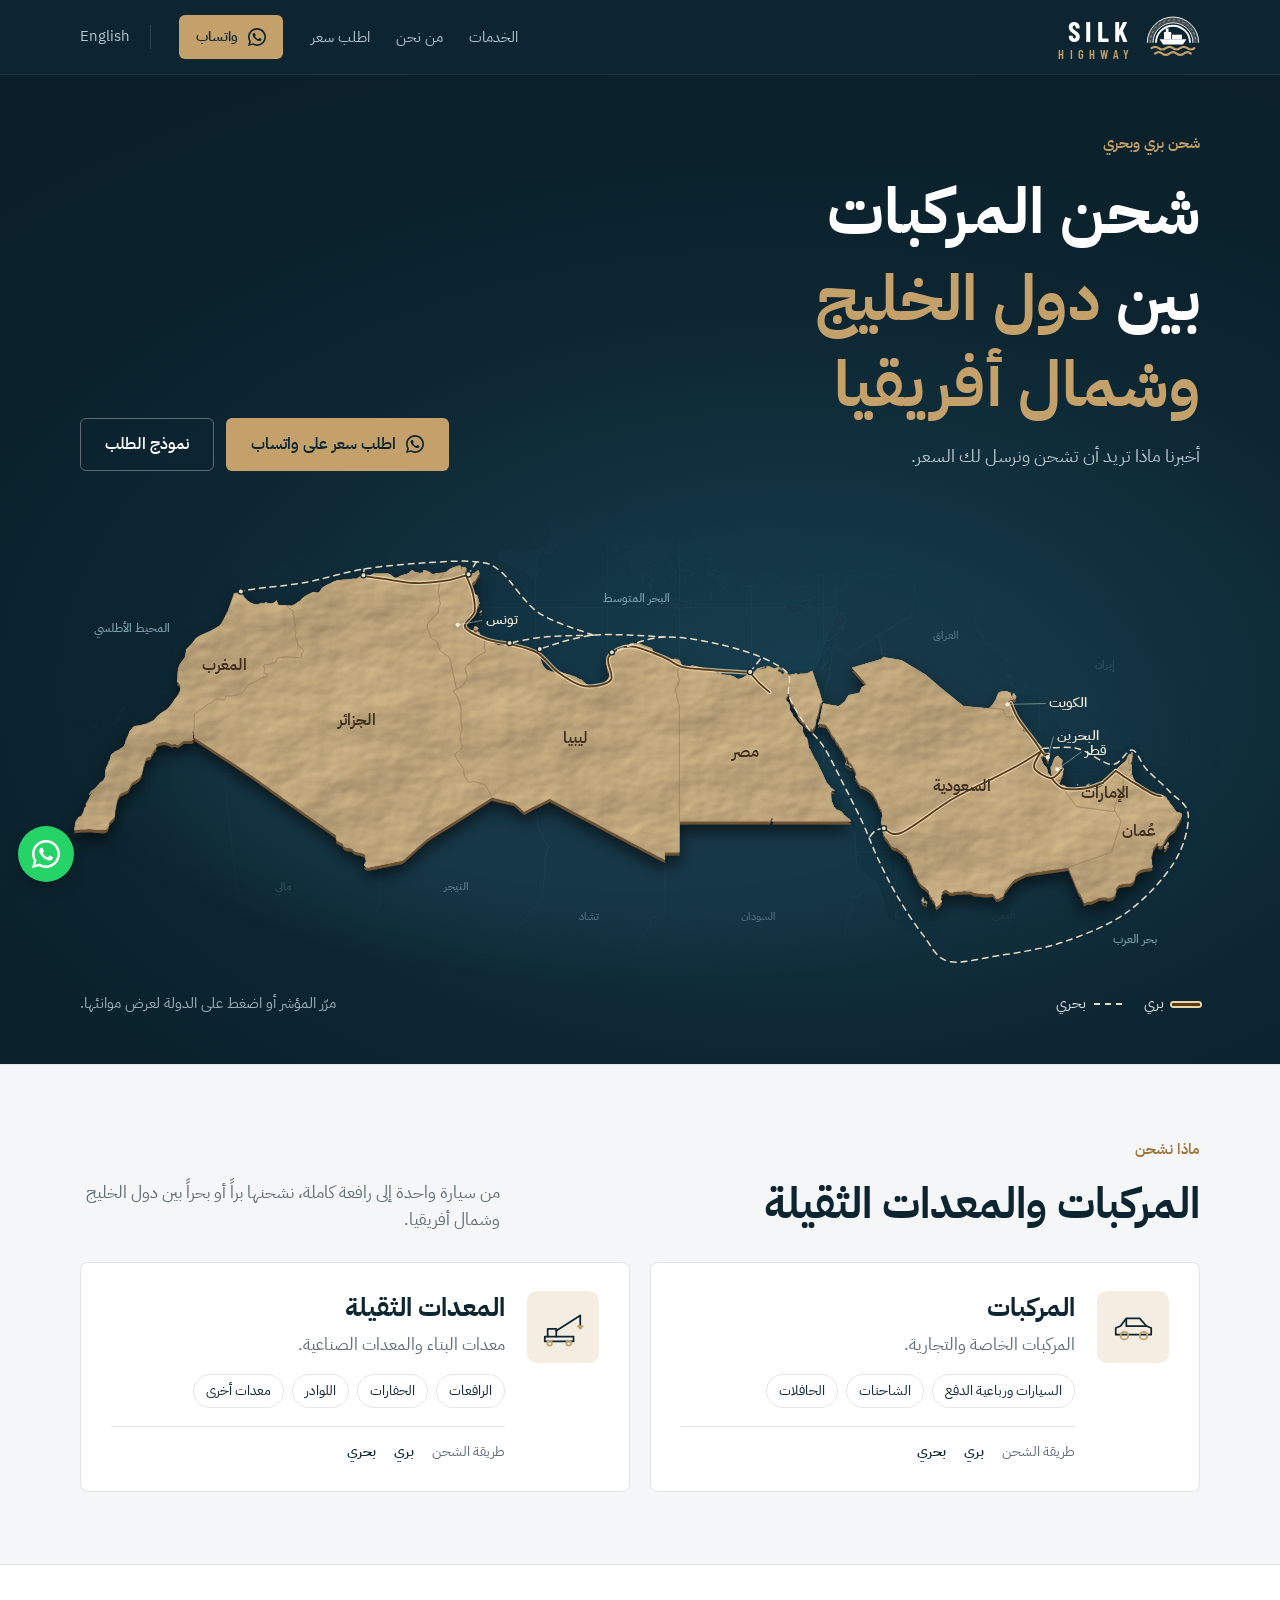
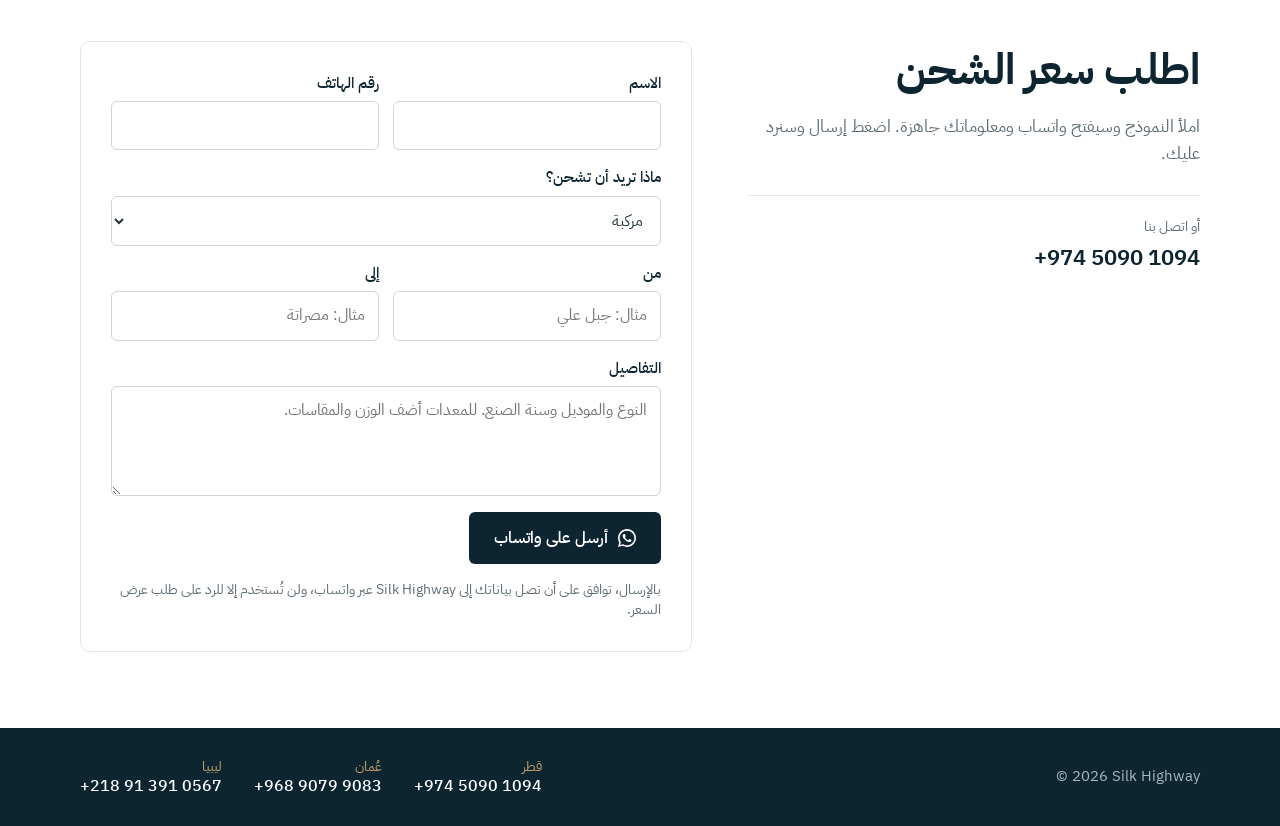
==== commit 5084e7a6: "Redesign What we ship section: icons, type tags, road/sea Co-Authored-By: Claude Opus 5.5 <noreply@a" ====
--- a/ar/index.html
+++ b/ar/index.html
@@ -87,10 +87,32 @@
 </div></section>
 
 <section class="services" id="services"><div class="wrap">
-  <h2>ماذا نشحن</h2>
+  <div class="svc-head">
+    <div>
+      <span class="eyebrow">ماذا نشحن</span>
+      <h2>المركبات والمعدات الثقيلة</h2>
+    </div>
+    <p>من سيارة واحدة إلى رافعة كاملة، نشحنها براً أو بحراً بين دول الخليج وشمال أفريقيا.</p>
+  </div>
   <div class="cards">
-    <article class="card"><h3>المركبات</h3><p>السيارات والشاحنات والحافلات.</p></article>
-    <article class="card"><h3>المعدات الثقيلة</h3><p>الرافعات والحفارات واللوادر وغيرها من المعدات.</p></article>
+    <article class="card svc">
+      <div class="svc-icon"><svg viewBox="0 0 48 48" aria-hidden="true"><path d="M6 32v-7l5-2 6-8h14l7 8 5 2v7z"/><path d="M17 16v7h21"/><circle class="g" cx="15" cy="33" r="4"/><circle class="g" cx="35" cy="33" r="4"/></svg></div>
+      <div>
+        <h3>المركبات</h3>
+        <p>المركبات الخاصة والتجارية.</p>
+        <ul class="tags"><li>السيارات ورباعية الدفع</li><li>الشاحنات</li><li>الحافلات</li></ul>
+        <div class="by">طريقة الشحن <b>بري</b><b>بحري</b></div>
+      </div>
+    </article>
+    <article class="card svc">
+      <div class="svc-icon"><svg viewBox="0 0 48 48" aria-hidden="true"><path d="M5 34h30v5H5z"/><path d="M8 34v-8h9v8"/><path d="M17 28 42 12"/><path d="M42 12v11"/><path class="g" d="M39.5 23h5l-2.5 3z"/><circle class="g" cx="10" cy="41" r="2.5"/><circle class="g" cx="30" cy="41" r="2.5"/></svg></div>
+      <div>
+        <h3>المعدات الثقيلة</h3>
+        <p>معدات البناء والمعدات الصناعية.</p>
+        <ul class="tags"><li>الرافعات</li><li>الحفارات</li><li>اللوادر</li><li>معدات أخرى</li></ul>
+        <div class="by">طريقة الشحن <b>بري</b><b>بحري</b></div>
+      </div>
+    </article>
   </div>
 </div></section>
 
--- a/assets/style.css
+++ b/assets/style.css
@@ -177,6 +177,22 @@
 .btn-gold{background:var(--gold);color:var(--navy)}
 .btn-gold:hover{background:#d3b17d}
 .nav ul a[aria-current="page"]{color:#fff;font-weight:600}
+/* what we ship */
+.svc-head{display:flex;justify-content:space-between;align-items:end;gap:24px 48px;flex-wrap:wrap;margin-bottom:28px}
+.svc-head h2{margin-bottom:0}
+.svc-head p{color:var(--muted);max-width:42ch}
+.card.svc{border-top:1px solid var(--line);grid-template-columns:72px 1fr;gap:22px;align-items:start;display:grid}
+.svc-icon{width:72px;height:72px;border-radius:10px;background:#f4ede1;display:grid;place-items:center}
+.svc-icon svg{width:46px;height:46px;fill:none;stroke:var(--navy);stroke-width:1.8;stroke-linecap:round;stroke-linejoin:round}
+.svc-icon .g{stroke:var(--gold)}
+.card.svc h3{margin-bottom:6px}
+.card.svc p{margin-bottom:16px}
+.tags{list-style:none;margin:0 0 18px;padding:0;display:flex;flex-wrap:wrap;gap:8px}
+.tags li{font-size:.85rem;border:1px solid var(--line);border-radius:999px;padding:5px 12px;color:var(--navy)}
+.by{border-top:1px solid var(--line);padding-top:14px;display:flex;flex-wrap:wrap;gap:6px 18px;font-size:.85rem;color:var(--muted)}
+.by b{color:var(--navy);font-weight:600}
+@media (max-width:520px){.card.svc{grid-template-columns:1fr}.svc-icon{width:56px;height:56px}.svc-icon svg{width:36px;height:36px}}
+
 @media (max-width:900px){.intro-grid,.cards.three{grid-template-columns:1fr}.intro-grid{gap:20px}}
 
 @media (max-width:900px){
